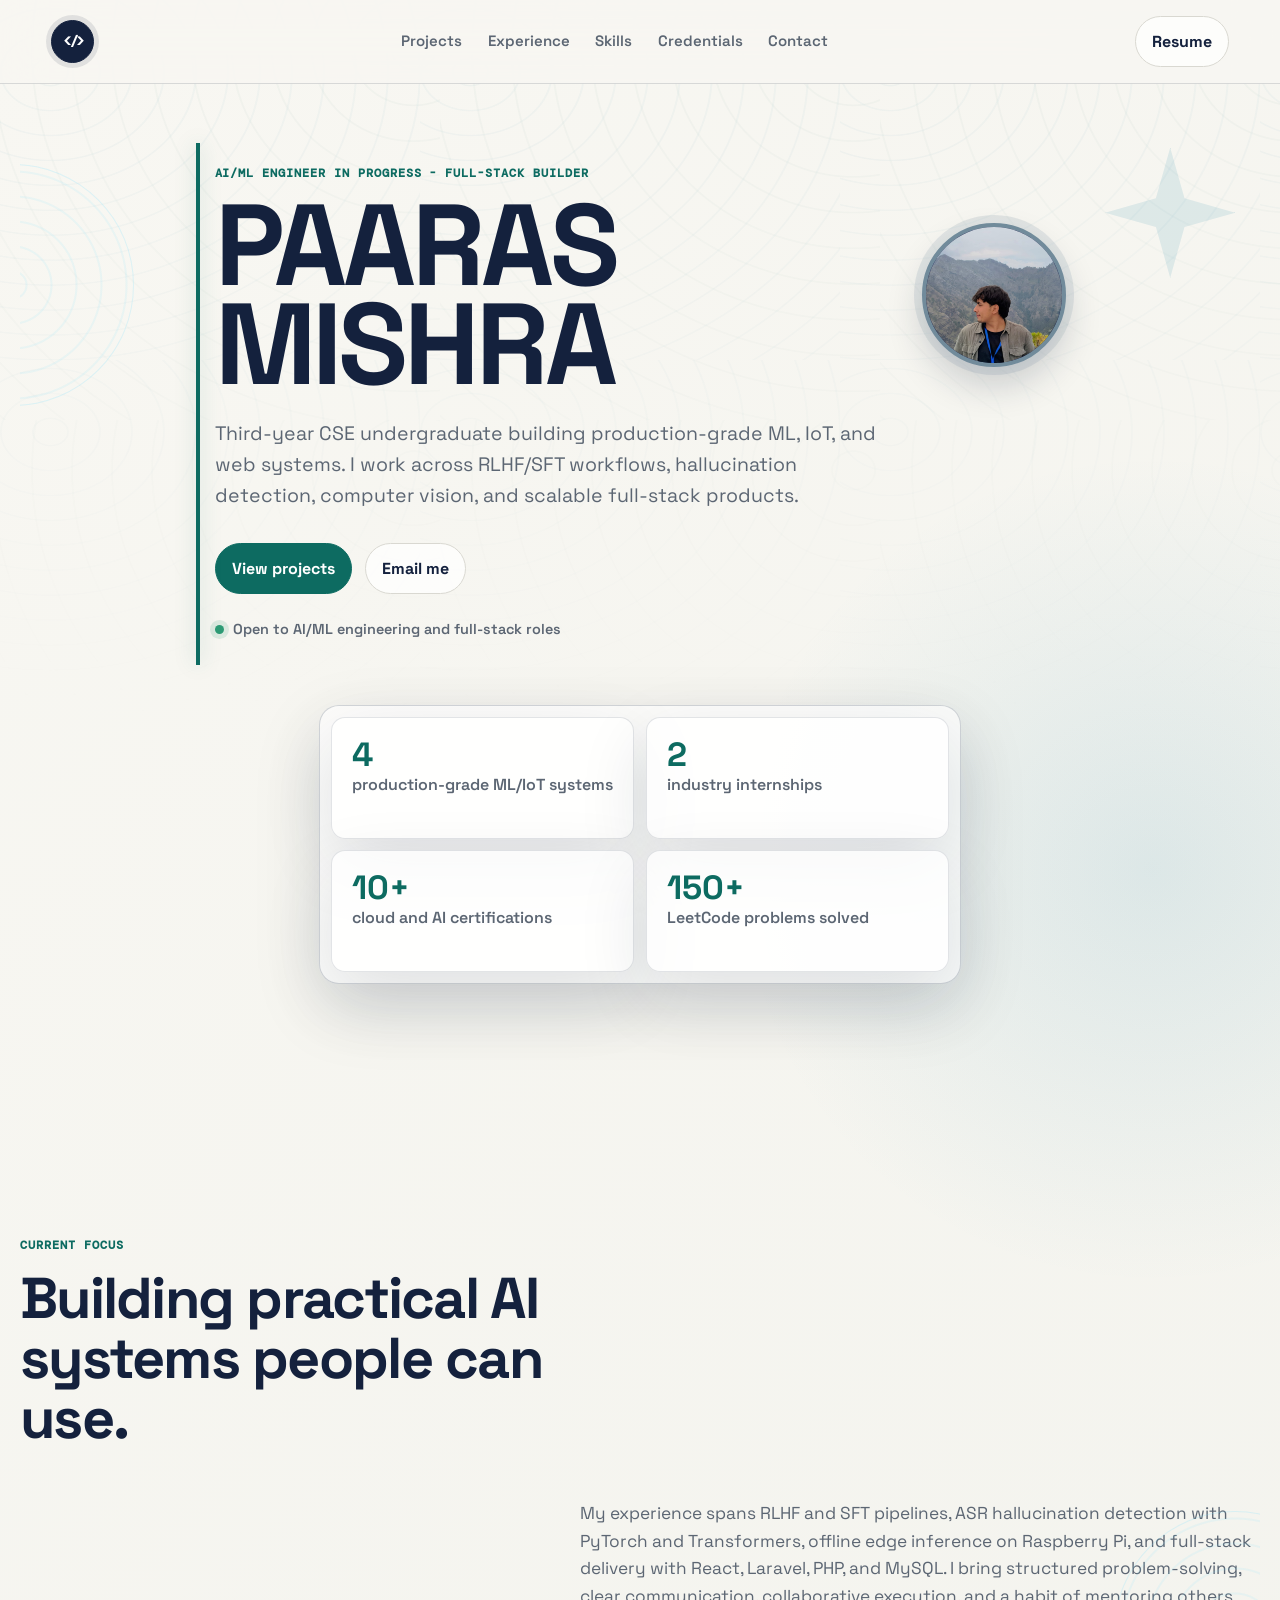
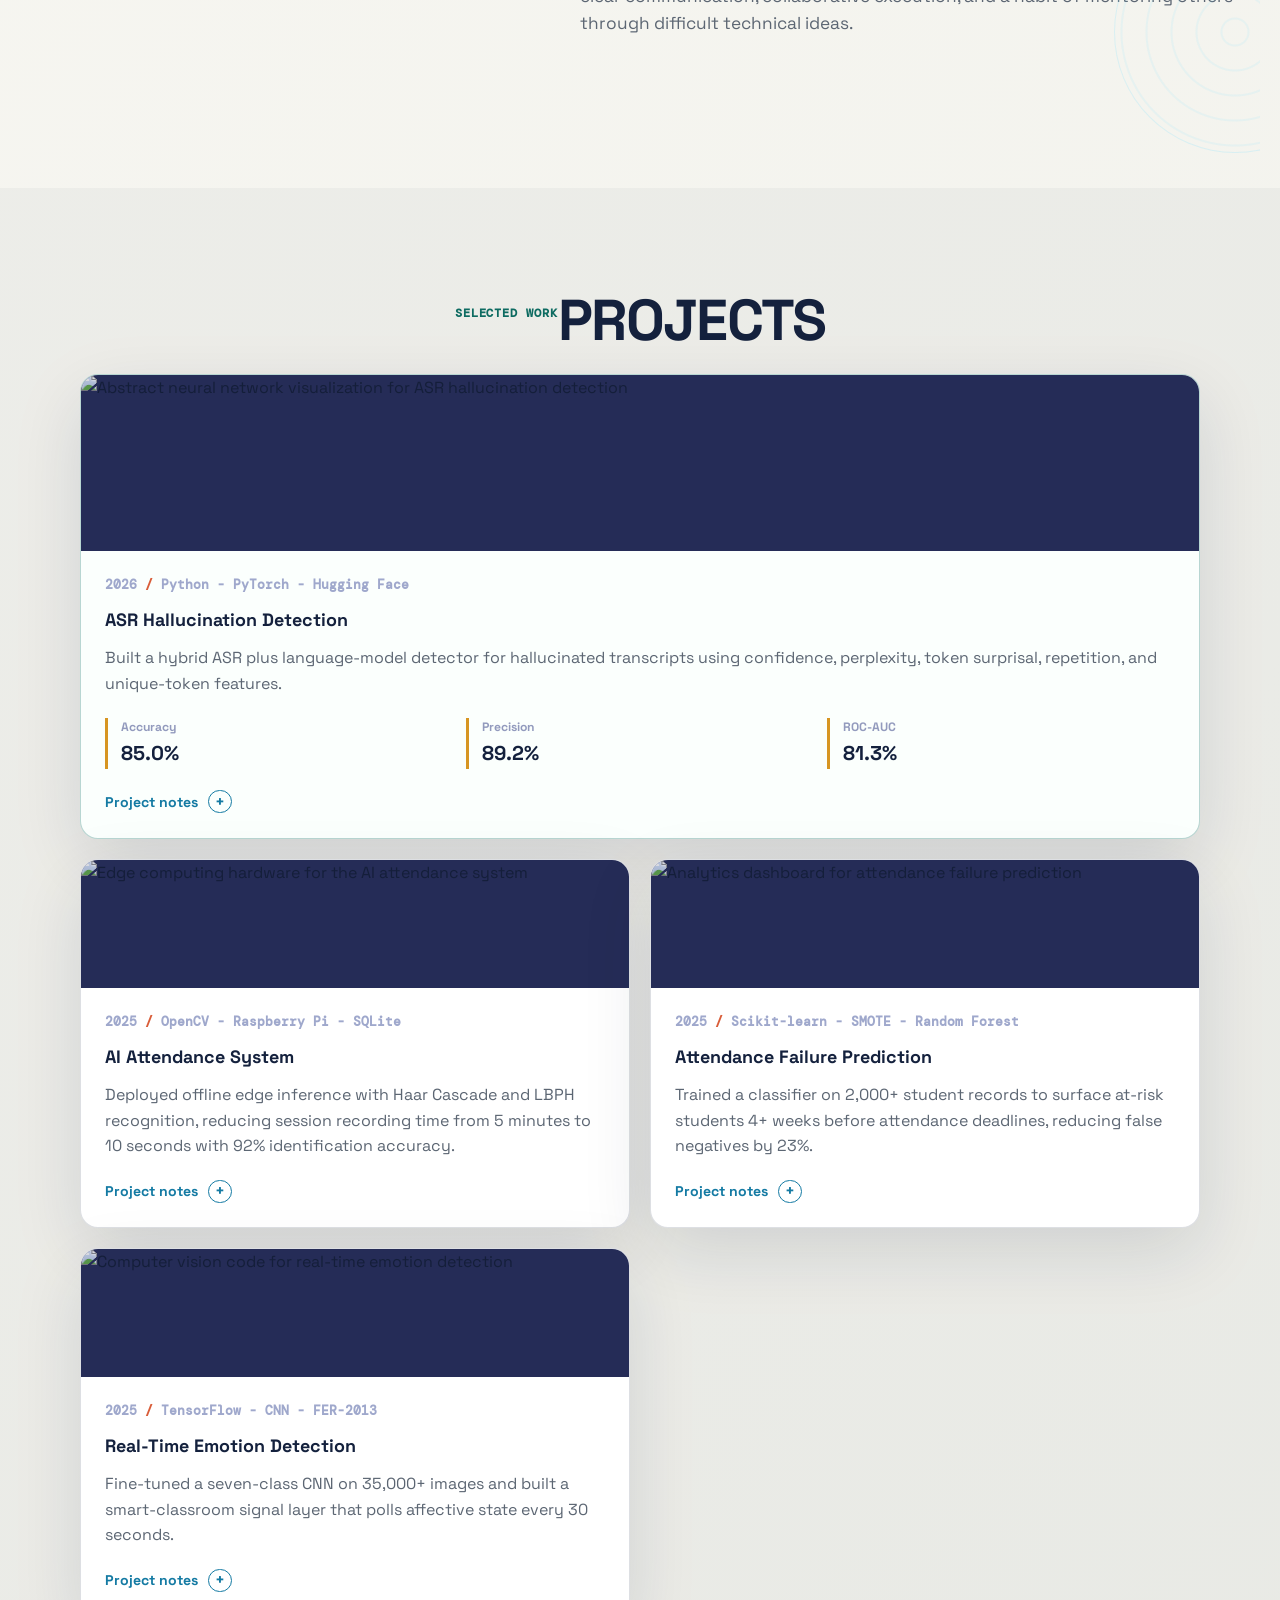
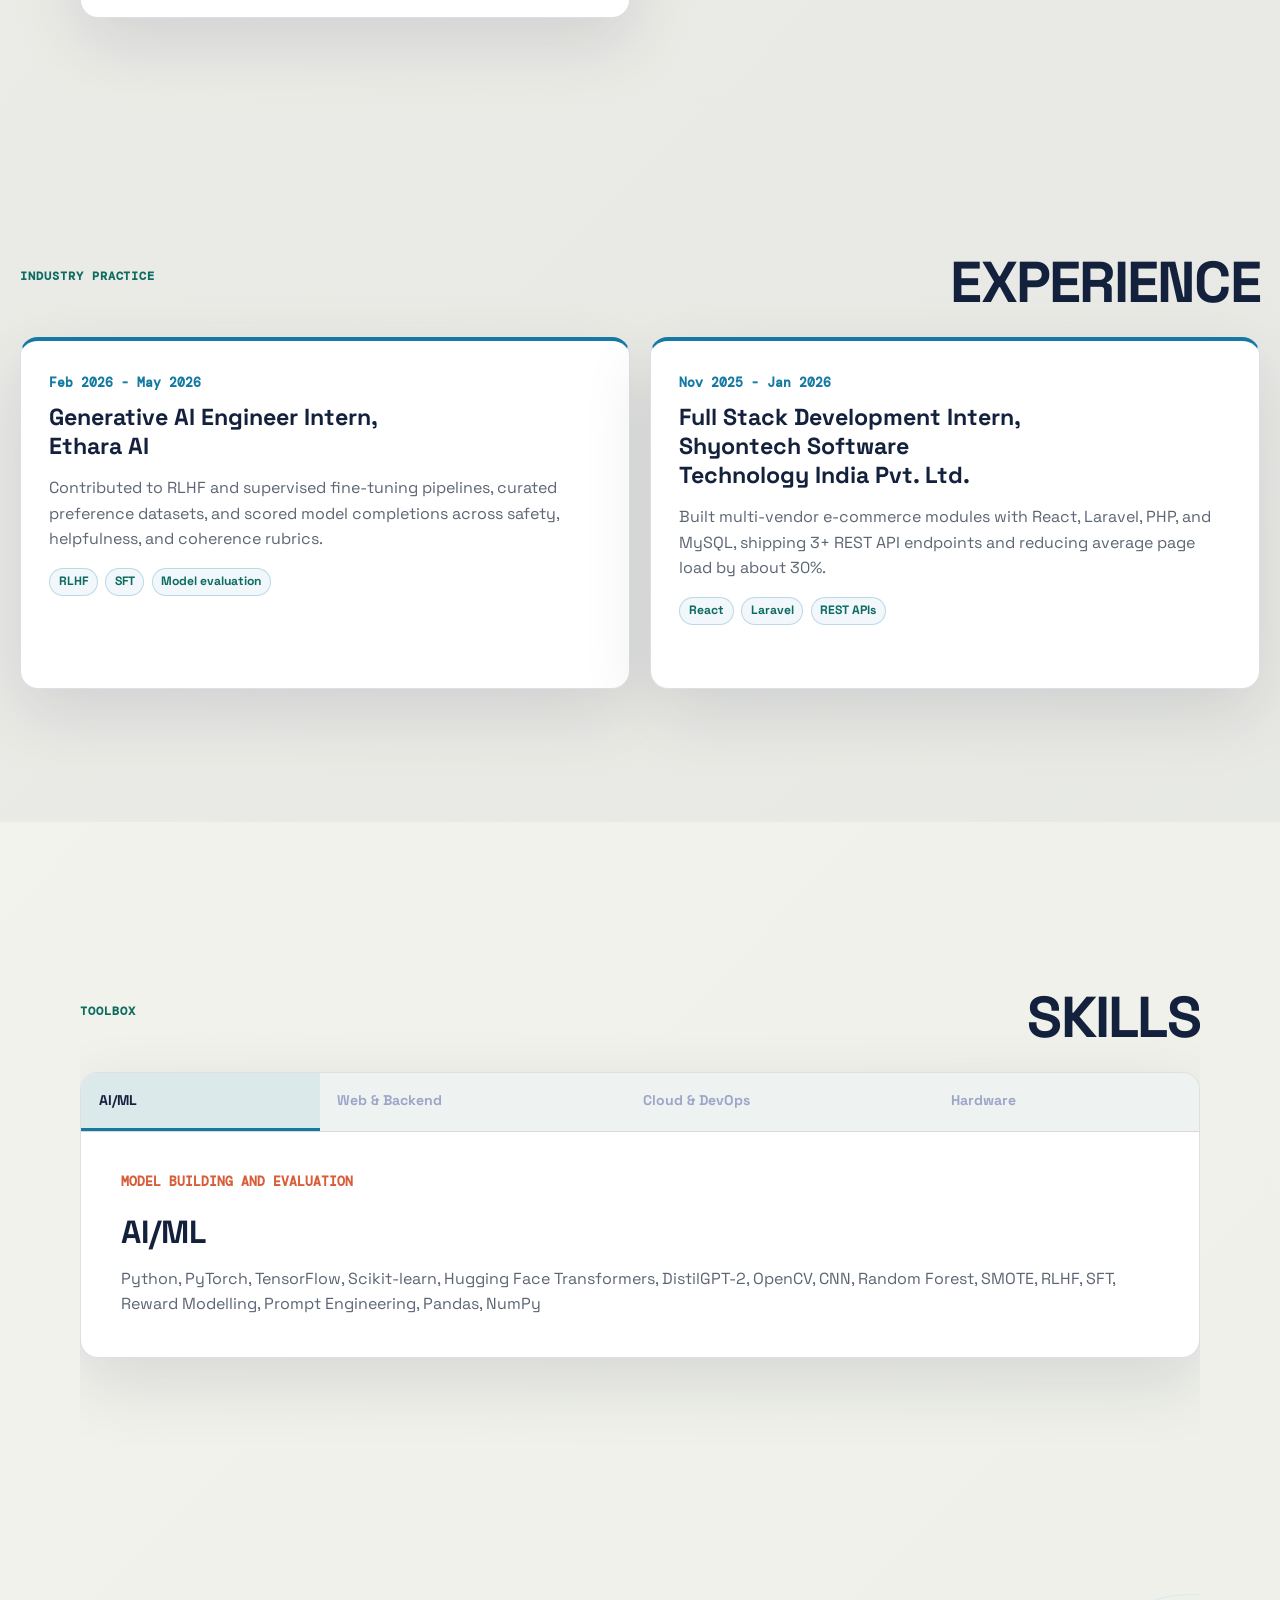
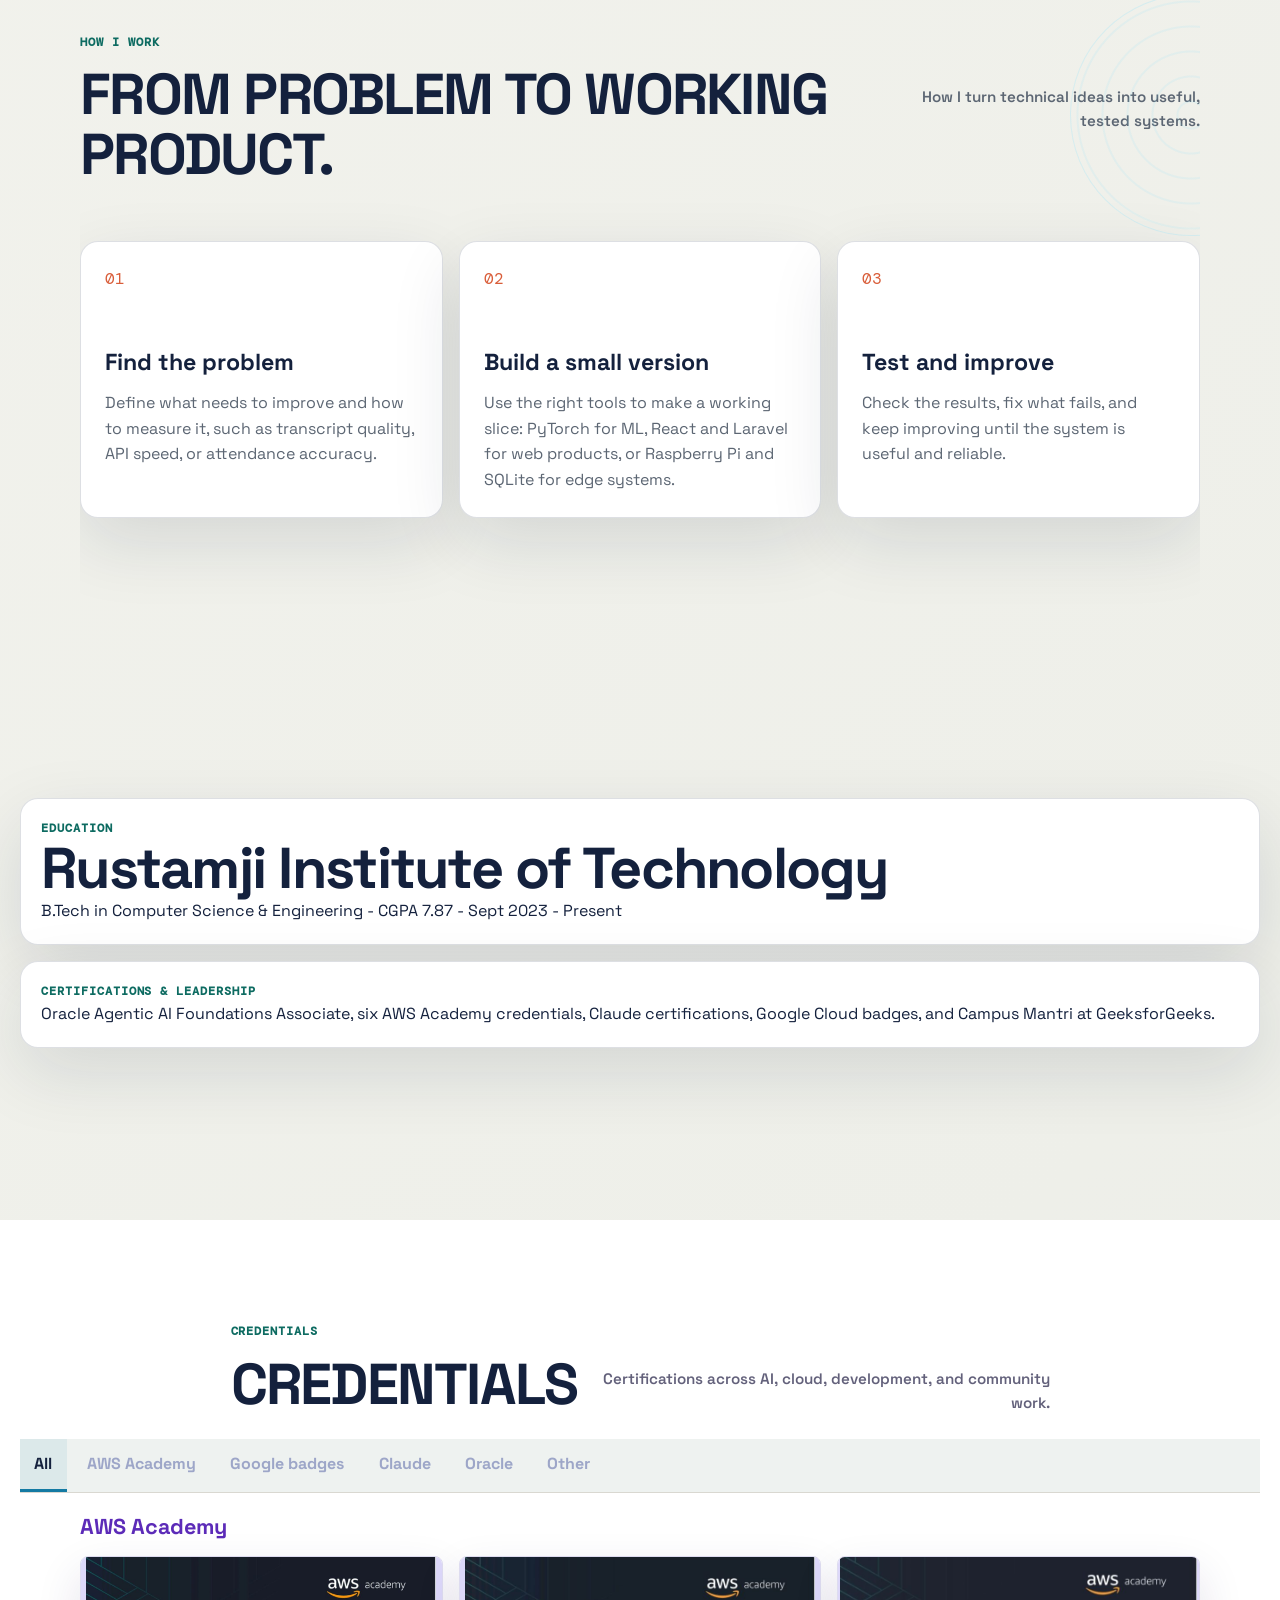
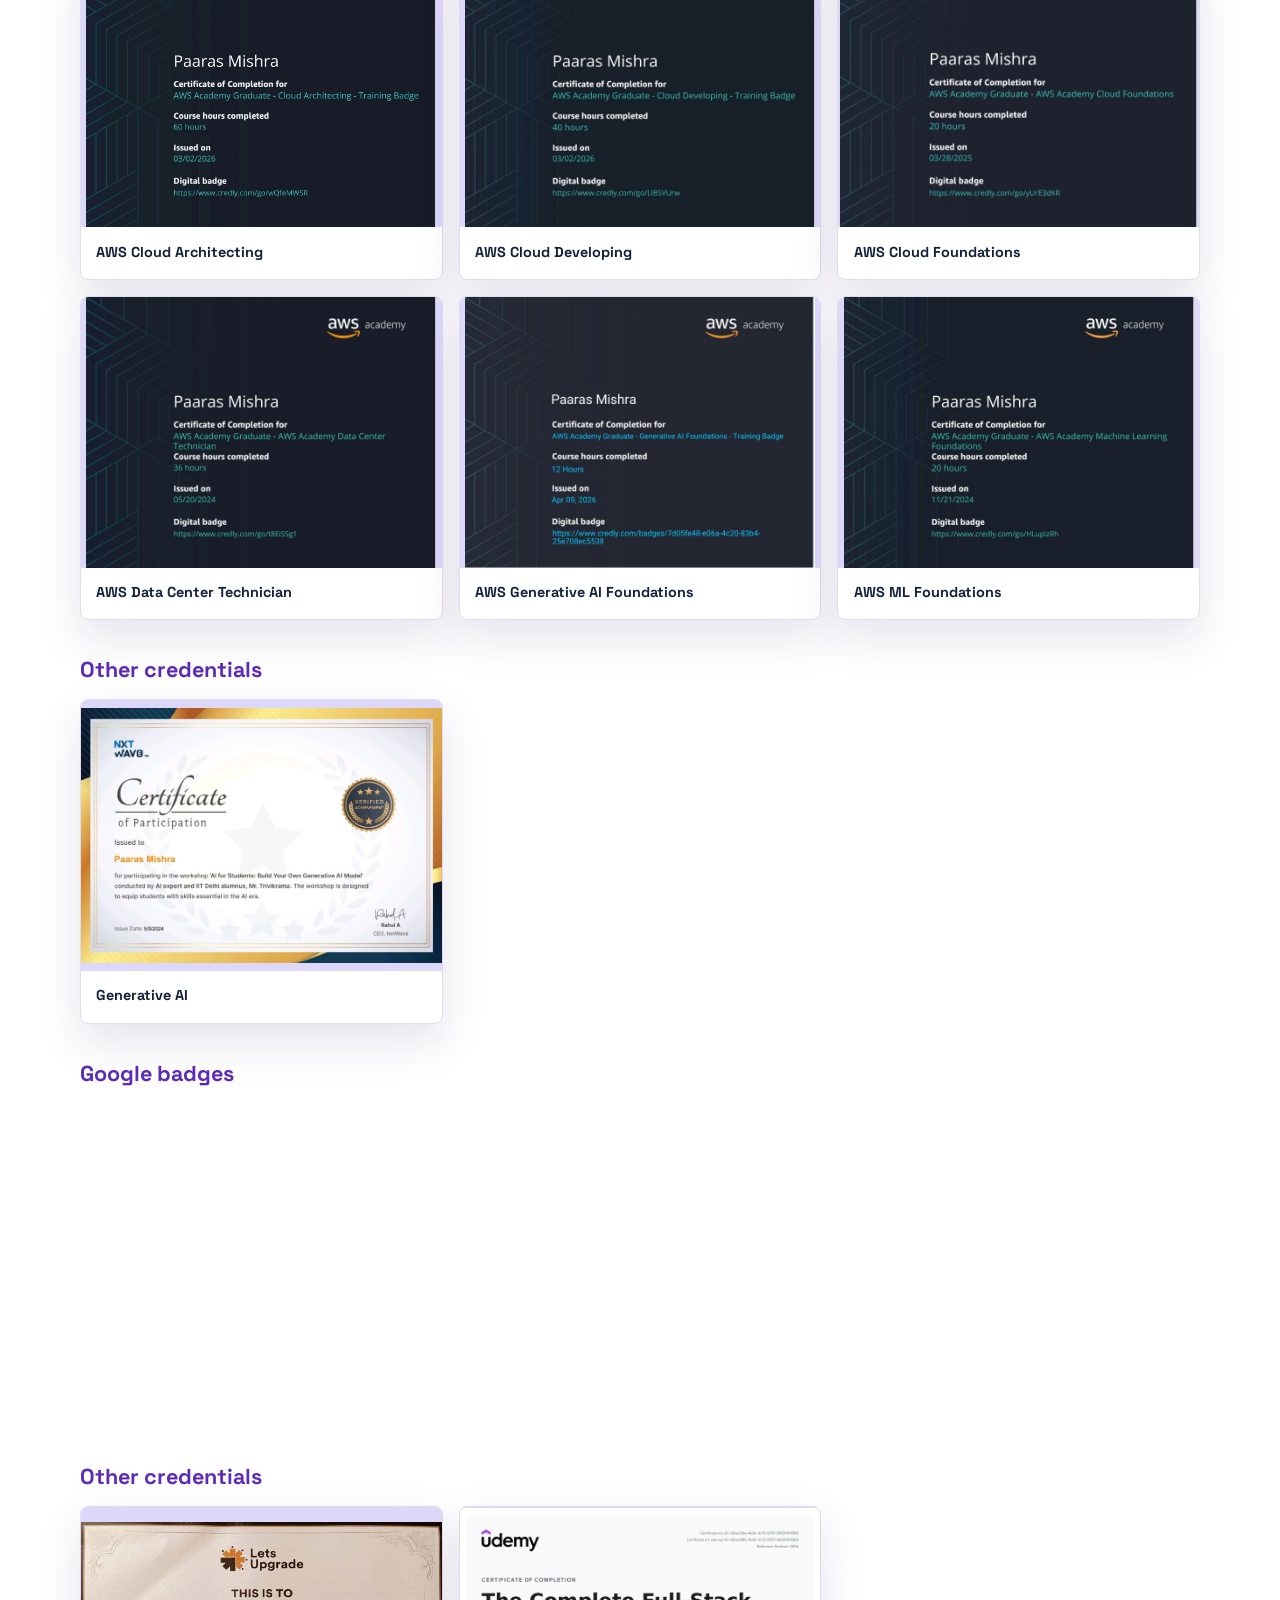
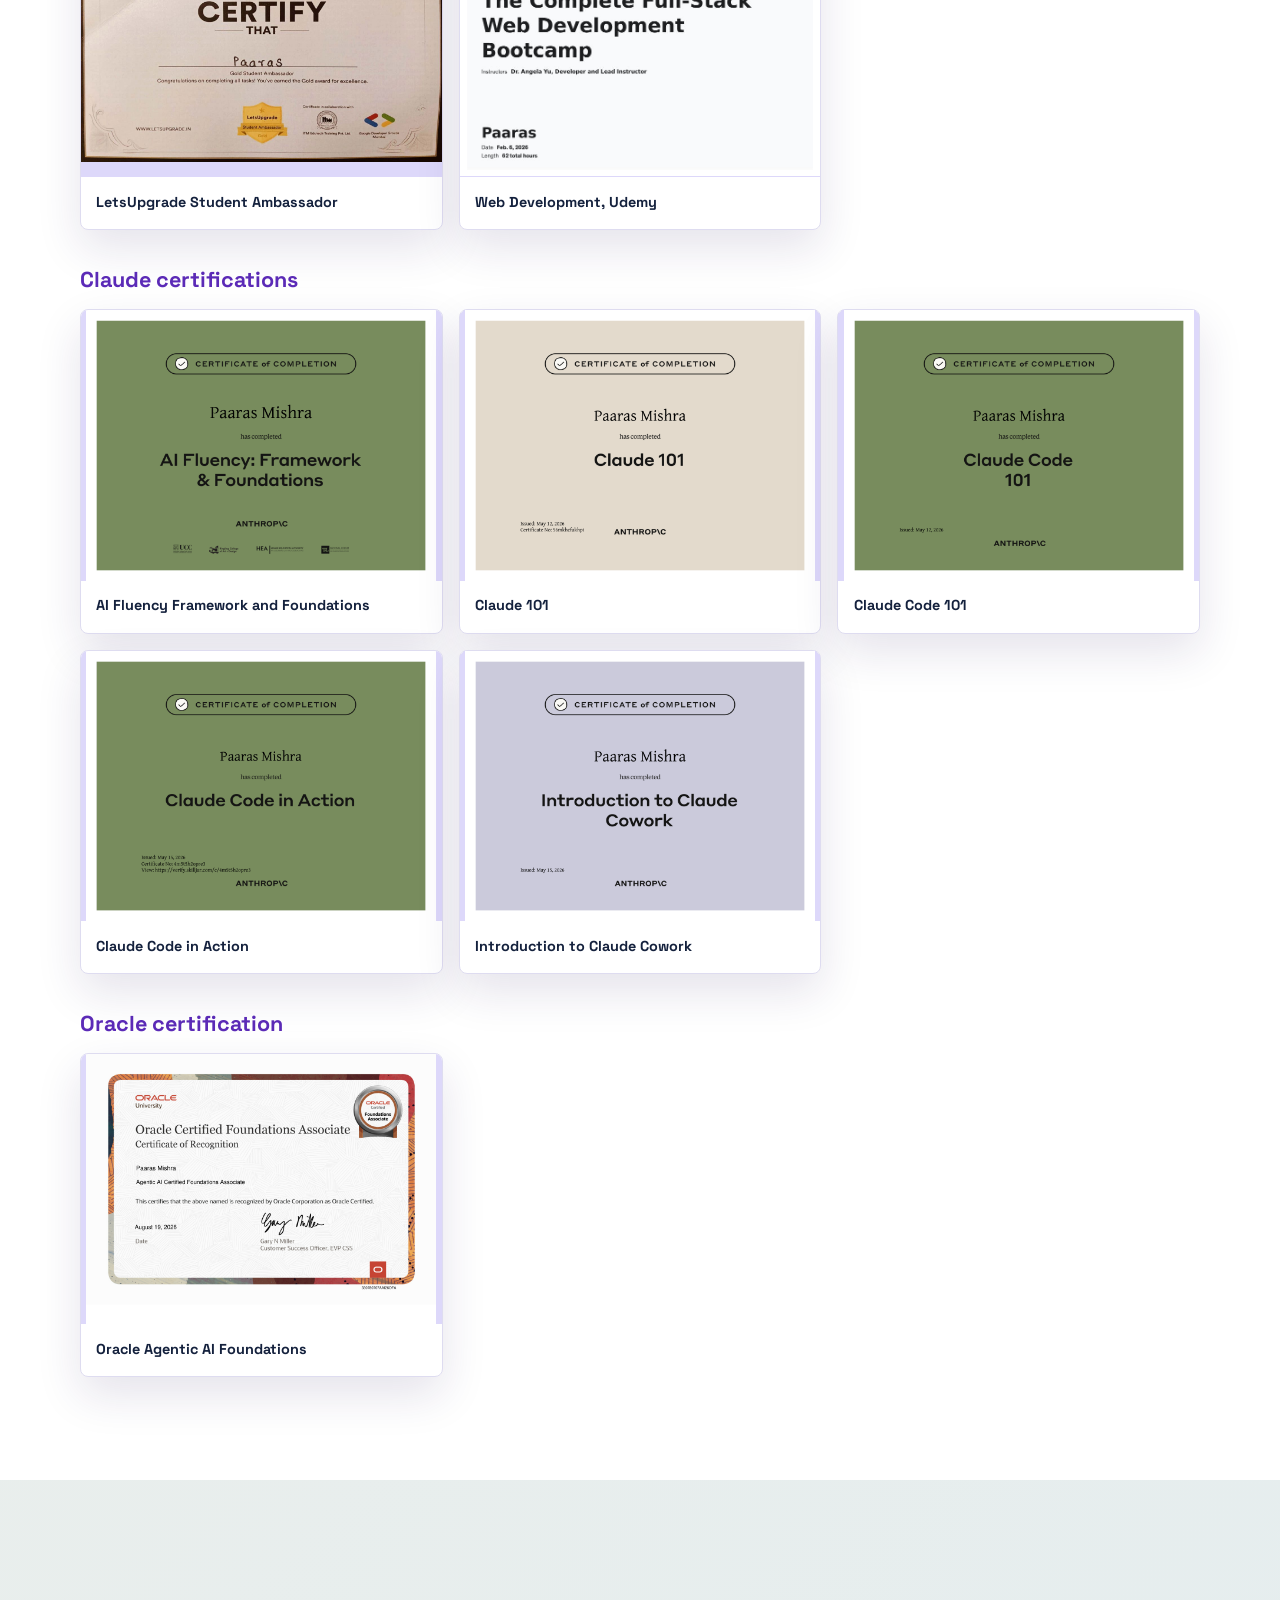
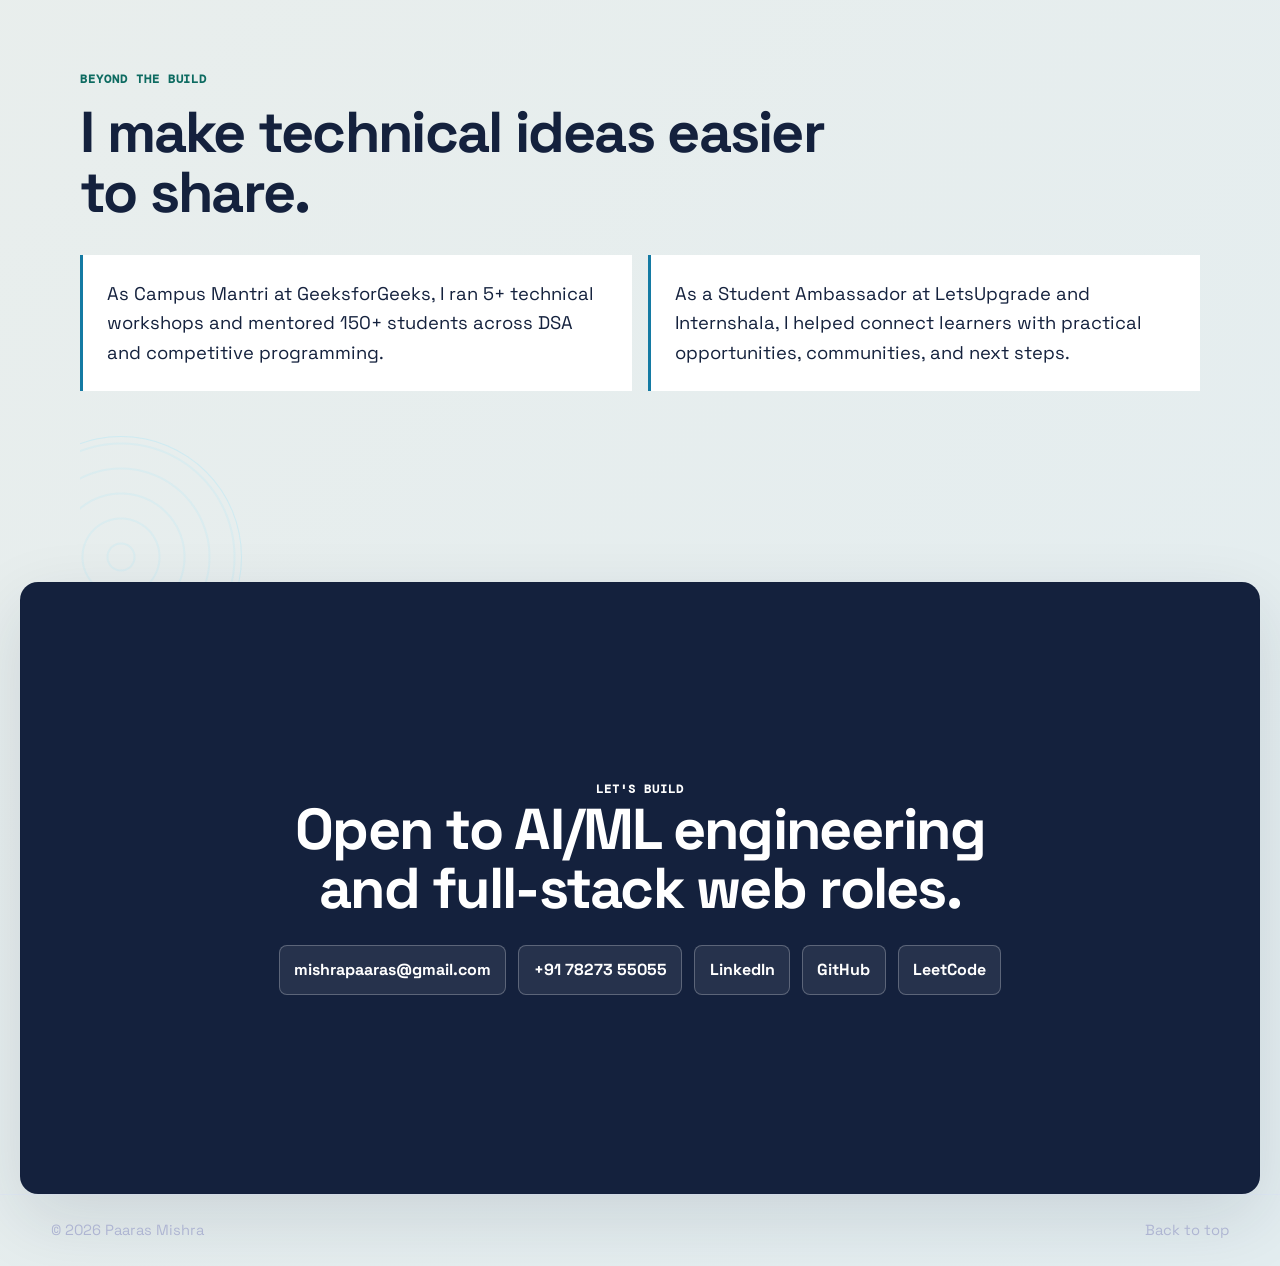
==== index.html @ 17cf23ab "Fix contact section text contrast" ====
<!doctype html>
<html lang="en">
  <head>
    <meta charset="utf-8" />
    <meta name="viewport" content="width=device-width, initial-scale=1" />
    <meta
      name="description"
      content="Portfolio of Paaras Mishra, a CSE undergraduate focused on AI/ML engineering, RLHF, SFT, full-stack development, and edge AI systems."
    />
    <title>Paaras Mishra | AI/ML & Full-Stack Portfolio</title>
    <link rel="preconnect" href="https://fonts.googleapis.com" />
    <link rel="preconnect" href="https://fonts.gstatic.com" crossorigin />
    <link rel="preconnect" href="https://fonts.googleapis.com" />
    <link rel="preconnect" href="https://fonts.gstatic.com" crossorigin />
    <link href="https://fonts.googleapis.com/css2?family=DM+Mono:wght@400;500&family=Space+Grotesk:wght@400;500;600;700&display=swap" rel="stylesheet" />
    <link rel="stylesheet" href="styles.css" />
  </head>
  <body>
    <div class="scroll-progress" aria-hidden="true"><span></span></div>
    <header class="site-header">
      <a class="brand" href="#top" aria-label="Paaras Mishra developer home">
        <span aria-hidden="true">&lt;/&gt;</span>
      </a>
      <nav class="nav" aria-label="Primary navigation">
        <a href="#projects" data-nav-link>Projects</a>
        <a href="#experience" data-nav-link>Experience</a>
        <a href="#skills" data-nav-link>Skills</a>
        <a href="#certifications" data-nav-link>Credentials</a>
        <a href="#contact" data-nav-link>Contact</a>
      </nav>
      <a class="resume-link" href="resume.html">
        Resume
      </a>
    </header>

    <main id="top">
      <section class="hero section editorial-screen screen-intro" aria-labelledby="hero-title">
        <div class="hero-copy" data-reveal>
          <p class="eyebrow">AI/ML engineer in progress - Full-stack builder</p>
          <div class="hero-identity">
            <h1 id="hero-title">Paaras Mishra</h1>
            <figure class="profile-photo">
              <img src="profile-picture.jpg" alt="Paaras Mishra" />
            </figure>
          </div>
          <p class="lede">
            Third-year CSE undergraduate building production-grade ML, IoT, and web systems. I work across
            RLHF/SFT workflows, hallucination detection, computer vision, and scalable full-stack products.
          </p>
          <div class="hero-actions">
            <a class="button primary" href="#projects">View projects</a>
            <a class="button ghost" href="mailto:mishrapaaras@gmail.com">Email me</a>
          </div>
          <p class="availability"><span aria-hidden="true"></span> Open to AI/ML engineering and full-stack roles</p>
        </div>
        <div class="hero-panel" aria-label="Career highlights" data-reveal data-tilt>
          <div>
            <strong data-count="4">4</strong>
            <span>production-grade ML/IoT systems</span>
          </div>
          <div>
            <strong data-count="2">2</strong>
            <span>industry internships</span>
          </div>
          <div>
            <strong data-count="10" data-suffix="+">10+</strong>
            <span>cloud and AI certifications</span>
          </div>
          <div>
            <strong data-count="150" data-suffix="+">150+</strong>
            <span>LeetCode problems solved</span>
          </div>
        </div>
      </section>

      <section class="section split editorial-screen screen-focus" data-reveal>
        <div>
          <p class="eyebrow">Current focus</p>
          <h2>Building practical AI systems people can use.</h2>
        </div>
        <p>
          My experience spans RLHF and SFT pipelines, ASR hallucination detection with PyTorch and Transformers,
          offline edge inference on Raspberry Pi, and full-stack delivery with React, Laravel, PHP, and MySQL. I bring
          structured problem-solving, clear communication, collaborative execution, and a habit of mentoring others
          through difficult technical ideas.
        </p>
      </section>

      <section class="section editorial-screen screen-projects" id="projects">
        <div class="section-heading">
            <p class="eyebrow">Selected work</p>
            <h2>PROJECTS</h2>
        </div>
        <div class="project-grid">
          <article class="project-card feature" data-reveal data-tilt>
            <figure class="project-art"><img src="https://images.unsplash.com/photo-1559757175-0eb30cd8c063?auto=format&amp;fit=crop&amp;w=1200&amp;q=85" alt="Abstract neural network visualization for ASR hallucination detection" loading="lazy" /></figure>
            <div class="project-meta">
              <span>2026</span>
              <span>Python - PyTorch - Hugging Face</span>
            </div>
            <h3>ASR Hallucination Detection</h3>
            <p>
              Built a hybrid ASR plus language-model detector for hallucinated transcripts using confidence,
              perplexity, token surprisal, repetition, and unique-token features.
            </p>
            <dl class="metrics">
              <div><dt>Accuracy</dt><dd>85.0%</dd></div>
              <div><dt>Precision</dt><dd>89.2%</dd></div>
              <div><dt>ROC-AUC</dt><dd>81.3%</dd></div>
            </dl>
            <button class="project-toggle" type="button" aria-expanded="false" aria-controls="asr-details">
              Project notes <span aria-hidden="true">+</span>
            </button>
            <div class="project-details" id="asr-details" hidden>
              <ul>
                <li>Evaluated 665 labeled examples to identify unreliable transcript outputs.</li>
                <li>Combined ASR confidence with language-model uncertainty and repetition signals.</li>
              </ul>
            </div>
          </article>

          <article class="project-card" data-reveal data-tilt>
            <figure class="project-art"><img src="https://images.unsplash.com/photo-1518770660439-4636190af475?auto=format&amp;fit=crop&amp;w=900&amp;q=85" alt="Edge computing hardware for the AI attendance system" loading="lazy" /></figure>
            <div class="project-meta">
              <span>2025</span>
              <span>OpenCV - Raspberry Pi - SQLite</span>
            </div>
            <h3>AI Attendance System</h3>
            <p>
              Deployed offline edge inference with Haar Cascade and LBPH recognition, reducing session recording
              time from 5 minutes to 10 seconds with 92% identification accuracy.
            </p>
            <button class="project-toggle" type="button" aria-expanded="false" aria-controls="attendance-details">
              Project notes <span aria-hidden="true">+</span>
            </button>
            <div class="project-details" id="attendance-details" hidden>
              <ul>
                <li>Designed for offline use on Raspberry Pi with SQLite-backed attendance records.</li>
                <li>Reduced manual attendance capture by 97% per session.</li>
              </ul>
            </div>
          </article>

          <article class="project-card" data-reveal data-tilt>
            <figure class="project-art"><img src="https://images.unsplash.com/photo-1551288049-bebda4e38f71?auto=format&amp;fit=crop&amp;w=900&amp;q=85" alt="Analytics dashboard for attendance failure prediction" loading="lazy" /></figure>
            <div class="project-meta">
              <span>2025</span>
              <span>Scikit-learn - SMOTE - Random Forest</span>
            </div>
            <h3>Attendance Failure Prediction</h3>
            <p>
              Trained a classifier on 2,000+ student records to surface at-risk students 4+ weeks before attendance
              deadlines, reducing false negatives by 23%.
            </p>
            <button class="project-toggle" type="button" aria-expanded="false" aria-controls="prediction-details">
              Project notes <span aria-hidden="true">+</span>
            </button>
            <div class="project-details" id="prediction-details" hidden>
              <ul>
                <li>Used SMOTE to make at-risk examples more visible during model training.</li>
                <li>Optimized for earlier intervention by prioritizing lower false-negative rates.</li>
              </ul>
            </div>
          </article>

          <article class="project-card" data-reveal data-tilt>
            <figure class="project-art"><img src="https://images.unsplash.com/photo-1555949963-ff9fe0c870eb?auto=format&amp;fit=crop&amp;w=900&amp;q=85" alt="Computer vision code for real-time emotion detection" loading="lazy" /></figure>
            <div class="project-meta">
              <span>2025</span>
              <span>TensorFlow - CNN - FER-2013</span>
            </div>
            <h3>Real-Time Emotion Detection</h3>
            <p>
              Fine-tuned a seven-class CNN on 35,000+ images and built a smart-classroom signal layer that polls
              affective state every 30 seconds.
            </p>
            <button class="project-toggle" type="button" aria-expanded="false" aria-controls="emotion-details">
              Project notes <span aria-hidden="true">+</span>
            </button>
            <div class="project-details" id="emotion-details" hidden>
              <ul>
                <li>Reached 24+ FPS for real-time feedback in a classroom setting.</li>
                <li>Improved accuracy by 18% over the initial baseline model.</li>
              </ul>
            </div>
          </article>
        </div>
      </section>

      <section class="section timeline-section editorial-screen screen-experience" id="experience">
        <div class="section-heading">
          <p class="eyebrow">Industry practice</p>
          <h2>Experience</h2>
        </div>
        <div class="timeline" aria-label="Experience in reverse chronological order">
          <article data-reveal>
            <span class="date">Feb 2026 - May 2026</span>
            <h3>Generative AI Engineer Intern, Ethara AI</h3>
            <p>
              Contributed to RLHF and supervised fine-tuning pipelines, curated preference datasets, and scored
              model completions across safety, helpfulness, and coherence rubrics.
            </p>
            <ul class="experience-tags" aria-label="Key focus areas">
              <li>RLHF</li><li>SFT</li><li>Model evaluation</li>
            </ul>
          </article>
          <article data-reveal>
            <span class="date">Nov 2025 - Jan 2026</span>
            <h3>Full Stack Development Intern, Shyontech Software Technology India Pvt. Ltd.</h3>
            <p>
              Built multi-vendor e-commerce modules with React, Laravel, PHP, and MySQL, shipping 3+ REST API
              endpoints and reducing average page load by about 30%.
            </p>
            <ul class="experience-tags" aria-label="Key focus areas">
              <li>React</li><li>Laravel</li><li>REST APIs</li>
            </ul>
          </article>
        </div>
      </section>

      <section class="section editorial-screen screen-skills" id="skills">
        <div class="section-heading">
          <p class="eyebrow">Toolbox</p>
          <h2>Skills</h2>
        </div>
        <div class="skills-explorer" data-reveal>
          <div class="skill-tabs" role="tablist" aria-label="Skill categories">
            <button type="button" role="tab" id="tab-ai" aria-selected="true" aria-controls="panel-ai" data-skill-tab="ai">AI/ML</button>
            <button type="button" role="tab" id="tab-web" aria-selected="false" aria-controls="panel-web" data-skill-tab="web" tabindex="-1">Web & Backend</button>
            <button type="button" role="tab" id="tab-cloud" aria-selected="false" aria-controls="panel-cloud" data-skill-tab="cloud" tabindex="-1">Cloud & DevOps</button>
            <button type="button" role="tab" id="tab-hardware" aria-selected="false" aria-controls="panel-hardware" data-skill-tab="hardware" tabindex="-1">Hardware</button>
          </div>
          <section class="skill-panel" id="panel-ai" role="tabpanel" aria-labelledby="tab-ai" data-skill-panel="ai">
            <p class="skill-kicker">Model building and evaluation</p>
            <h3>AI/ML</h3>
            <p>Python, PyTorch, TensorFlow, Scikit-learn, Hugging Face Transformers, DistilGPT-2, OpenCV, CNN, Random Forest, SMOTE, RLHF, SFT, Reward Modelling, Prompt Engineering, Pandas, NumPy</p>
          </section>
          <section class="skill-panel" id="panel-web" role="tabpanel" aria-labelledby="tab-web" data-skill-panel="web" hidden>
            <p class="skill-kicker">Product delivery</p>
            <h3>Web & Backend</h3>
            <p>JavaScript, React.js, PHP, Laravel, Django, MySQL, REST APIs, HTML5, CSS3, CRUD, XML</p>
          </section>
          <section class="skill-panel" id="panel-cloud" role="tabpanel" aria-labelledby="tab-cloud" data-skill-panel="cloud" hidden>
            <p class="skill-kicker">Infrastructure and developer workflow</p>
            <h3>Cloud & DevOps</h3>
            <p>AWS EC2, S3, Lambda, Google Cloud Platform, Git, Linux, CI/CD</p>
          </section>
          <section class="skill-panel" id="panel-hardware" role="tabpanel" aria-labelledby="tab-hardware" data-skill-panel="hardware" hidden>
            <p class="skill-kicker">Edge systems</p>
            <h3>Hardware</h3>
            <p>Raspberry Pi, edge inference, IoT sensor integration, SQLite, offline pipelines</p>
          </section>
        </div>
      </section>

      <section class="section editorial-screen screen-method" data-reveal aria-labelledby="method-title">
        <div class="section-heading">
          <div>
            <p class="eyebrow">How I work</p>
            <h2 id="method-title">From problem to working product.</h2>
          </div>
          <p class="certifications-summary">How I turn technical ideas into useful, tested systems.</p>
        </div>
        <div class="method-grid">
          <article><span>01</span><h3>Find the problem</h3><p>Define what needs to improve and how to measure it, such as transcript quality, API speed, or attendance accuracy.</p></article>
          <article><span>02</span><h3>Build a small version</h3><p>Use the right tools to make a working slice: PyTorch for ML, React and Laravel for web products, or Raspberry Pi and SQLite for edge systems.</p></article>
          <article><span>03</span><h3>Test and improve</h3><p>Check the results, fix what fails, and keep improving until the system is useful and reliable.</p></article>
        </div>
      </section>

      <section class="section credentials editorial-screen screen-education" data-reveal>
        <div>
          <p class="eyebrow">Education</p>
          <h2>Rustamji Institute of Technology</h2>
          <p>B.Tech in Computer Science & Engineering - CGPA 7.87 - Sept 2023 - Present</p>
        </div>
        <div>
          <p class="eyebrow">Certifications & leadership</p>
          <p>
            Oracle Agentic AI Foundations Associate, six AWS Academy credentials, Claude certifications, Google Cloud
            badges, and Campus Mantri at GeeksforGeeks.
          </p>
        </div>
      </section>

      <section class="section certifications editorial-screen screen-certificates" id="certifications" aria-labelledby="certifications-title">
        <div class="section-heading" data-reveal>
          <div>
            <p class="eyebrow">Credentials</p>
            <h2 id="certifications-title">Credentials</h2>
          </div>
          <p class="certifications-summary">Certifications across AI, cloud, development, and community work.</p>
        </div>

        <div class="credential-tabs" role="tablist" aria-label="Credential categories" data-reveal>
          <button type="button" role="tab" aria-selected="true" data-credential-tab="all">All</button>
          <button type="button" role="tab" aria-selected="false" data-credential-tab="aws">AWS Academy</button>
          <button type="button" role="tab" aria-selected="false" data-credential-tab="google">Google badges</button>
          <button type="button" role="tab" aria-selected="false" data-credential-tab="claude">Claude</button>
          <button type="button" role="tab" aria-selected="false" data-credential-tab="oracle">Oracle</button>
          <button type="button" role="tab" aria-selected="false" data-credential-tab="other">Other</button>
        </div>

        <div class="certificate-grid" aria-live="polite">
          <h3 class="certificate-group-title" data-credential-group="aws">AWS Academy</h3>
          <article class="certificate-card" data-certificate data-certificate-category="technical" data-reveal>
            <button type="button" data-certificate-open data-certificate-title="AWS Academy Graduate - Cloud Architecting" data-certificate-image="AWS%20Cloud%20Architecture.jpg" aria-label="Preview AWS Academy Graduate Cloud Architecting certificate">
              <img src="AWS%20Cloud%20Architecture.jpg" alt="AWS Academy Graduate Cloud Architecting certificate for Paaras Mishra" loading="lazy" />
              <span>Preview</span>
            </button>
            <p>AWS Cloud Architecting</p>
          </article>
          <article class="certificate-card" data-certificate data-certificate-category="technical" data-reveal>
            <button type="button" data-certificate-open data-certificate-title="AWS Academy Graduate - Cloud Developing" data-certificate-image="AWS%20Cloud%20Developing.jpg" aria-label="Preview AWS Academy Graduate Cloud Developing certificate">
              <img src="AWS%20Cloud%20Developing.jpg" alt="AWS Academy Graduate Cloud Developing certificate for Paaras Mishra" loading="lazy" />
              <span>Preview</span>
            </button>
            <p>AWS Cloud Developing</p>
          </article>
          <article class="certificate-card" data-certificate data-certificate-category="technical" data-reveal>
            <button type="button" data-certificate-open data-certificate-title="AWS Academy Graduate - Cloud Foundations" data-certificate-image="AWS%20Cloud%20foundation.jpg" aria-label="Preview AWS Academy Graduate Cloud Foundations certificate">
              <img src="AWS%20Cloud%20foundation.jpg" alt="AWS Academy Graduate Cloud Foundations certificate for Paaras Mishra" loading="lazy" />
              <span>Preview</span>
            </button>
            <p>AWS Cloud Foundations</p>
          </article>
          <article class="certificate-card" data-certificate data-certificate-category="technical" data-reveal>
            <button type="button" data-certificate-open data-certificate-title="AWS Data Center Technician" data-certificate-image="AWS%20DATA%20CENTER%20TECHNICIAN.jpg" aria-label="Preview AWS Data Center Technician certificate">
              <img src="AWS%20DATA%20CENTER%20TECHNICIAN.jpg" alt="AWS Data Center Technician certificate for Paaras Mishra" loading="lazy" />
              <span>Preview</span>
            </button>
            <p>AWS Data Center Technician</p>
          </article>
          <article class="certificate-card" data-certificate data-certificate-category="technical" data-reveal>
            <button type="button" data-certificate-open data-certificate-title="AWS Generative AI Foundations" data-certificate-image="AWS%20Gen%20AI%20foundations.jpg" aria-label="Preview AWS Generative AI Foundations certificate">
              <img src="AWS%20Gen%20AI%20foundations.jpg" alt="AWS Generative AI Foundations certificate for Paaras Mishra" loading="lazy" />
              <span>Preview</span>
            </button>
            <p>AWS Generative AI Foundations</p>
          </article>
          <article class="certificate-card" data-certificate data-certificate-category="technical" data-reveal>
            <button type="button" data-certificate-open data-certificate-title="AWS Machine Learning Foundations" data-certificate-image="AWS%20ML%20FOUNDATION.jpg" aria-label="Preview AWS Machine Learning Foundations certificate">
              <img src="AWS%20ML%20FOUNDATION.jpg" alt="AWS Machine Learning Foundations certificate for Paaras Mishra" loading="lazy" />
              <span>Preview</span>
            </button>
            <p>AWS ML Foundations</p>
          </article>
          <h3 class="certificate-group-title" data-credential-group="other">Other credentials</h3>
          <article class="certificate-card" data-certificate data-certificate-category="technical" data-reveal>
            <button type="button" data-certificate-open data-certificate-title="Generative AI Certification" data-certificate-image="GEN%20AI.jpg" aria-label="Preview Generative AI certificate">
              <img src="GEN%20AI.jpg" alt="Generative AI certificate for Paaras Mishra" loading="lazy" />
              <span>Preview</span>
            </button>
            <p>Generative AI</p>
          </article>
          <h3 class="certificate-group-title" data-credential-group="google">Google badges</h3>
          <article class="certificate-card" data-certificate data-certificate-category="technical" data-reveal>
            <button type="button" data-certificate-open data-certificate-title="Google Cloud Foundations" data-certificate-image="Google%20cloud%20certification%20foundation.jpg" aria-label="Preview Google Cloud Foundations certificate">
              <img src="Google%20cloud%20certification%20foundation.jpg" alt="Google Cloud Foundations certificate for Paaras Mishra" loading="lazy" />
              <span>Preview</span>
            </button>
            <p>Google Cloud Foundations</p>
          </article>
          <article class="certificate-card" data-certificate data-certificate-category="technical" data-reveal>
            <button type="button" data-certificate-open data-certificate-title="Google Cloud Jams" data-certificate-image="Jams%20google%20cloud.jpg" aria-label="Preview Google Cloud Jams certificate">
              <img src="Jams%20google%20cloud.jpg" alt="Google Cloud Jams certificate for Paaras Mishra" loading="lazy" />
              <span>Preview</span>
            </button>
            <p>Google Cloud Jams</p>
          </article>
          <h3 class="certificate-group-title" data-credential-group="other">Other credentials</h3>
          <article class="certificate-card" data-certificate data-certificate-category="community" data-reveal>
            <button type="button" data-certificate-open data-certificate-title="Student Ambassador - LetsUpgrade" data-certificate-image="Lets%20Upgrade%20Student%20Ambassador.jpg" aria-label="Preview LetsUpgrade Student Ambassador certificate">
              <img src="Lets%20Upgrade%20Student%20Ambassador.jpg" alt="LetsUpgrade Student Ambassador certificate for Paaras Mishra" loading="lazy" />
              <span>Preview</span>
            </button>
            <p>LetsUpgrade Student Ambassador</p>
          </article>
          <article class="certificate-card" data-certificate data-certificate-category="community" data-reveal>
            <button type="button" data-certificate-open data-certificate-title="Web Development - Udemy" data-certificate-image="Web%20Development%20Udemy.jpg" aria-label="Preview Web Development Udemy certificate">
              <img src="Web%20Development%20Udemy.jpg" alt="Web Development Udemy certificate for Paaras Mishra" loading="lazy" />
              <span>Preview</span>
            </button>
            <p>Web Development, Udemy</p>
          </article>
          <h3 class="certificate-group-title" data-credential-group="claude">Claude certifications</h3>
          <article class="certificate-card" data-certificate data-certificate-category="technical" data-reveal>
            <button type="button" data-certificate-open data-certificate-title="AI Fluency Framework and Foundations" data-certificate-image="AI%20Fluency%20Framework%20and%20Foundations.png" aria-label="Preview AI Fluency Framework and Foundations certificate">
              <img src="AI%20Fluency%20Framework%20and%20Foundations.png" alt="AI Fluency Framework and Foundations certificate for Paaras Mishra" loading="lazy" />
              <span>Preview</span>
            </button>
            <p>AI Fluency Framework and Foundations</p>
          </article>
          <article class="certificate-card" data-certificate data-certificate-category="technical" data-reveal>
            <button type="button" data-certificate-open data-certificate-title="Claude 101" data-certificate-image="Claude%20101.png" aria-label="Preview Claude 101 certificate">
              <img src="Claude%20101.png" alt="Claude 101 certificate for Paaras Mishra" loading="lazy" />
              <span>Preview</span>
            </button>
            <p>Claude 101</p>
          </article>
          <article class="certificate-card" data-certificate data-certificate-category="technical" data-reveal>
            <button type="button" data-certificate-open data-certificate-title="Claude Code 101" data-certificate-image="Claude%20Code%20101.png" aria-label="Preview Claude Code 101 certificate">
              <img src="Claude%20Code%20101.png" alt="Claude Code 101 certificate for Paaras Mishra" loading="lazy" />
              <span>Preview</span>
            </button>
            <p>Claude Code 101</p>
          </article>
          <article class="certificate-card" data-certificate data-certificate-category="technical" data-reveal>
            <button type="button" data-certificate-open data-certificate-title="Claude Code in Action" data-certificate-image="Claude%20Code%20in%20Action.png" aria-label="Preview Claude Code in Action certificate">
              <img src="Claude%20Code%20in%20Action.png" alt="Claude Code in Action certificate for Paaras Mishra" loading="lazy" />
              <span>Preview</span>
            </button>
            <p>Claude Code in Action</p>
          </article>
          <article class="certificate-card" data-certificate data-certificate-category="technical" data-reveal>
            <button type="button" data-certificate-open data-certificate-title="Introduction to Claude Cowork" data-certificate-image="introduction-to-claude-cowork.png" aria-label="Preview Introduction to Claude Cowork certificate">
              <img src="introduction-to-claude-cowork.png" alt="Introduction to Claude Cowork certificate for Paaras Mishra" loading="lazy" />
              <span>Preview</span>
            </button>
            <p>Introduction to Claude Cowork</p>
          </article>
          <h3 class="certificate-group-title" data-credential-group="oracle">Oracle certification</h3>
          <article class="certificate-card" data-certificate data-certificate-category="technical" data-reveal>
            <button type="button" data-certificate-open data-certificate-title="Oracle Agentic AI Foundations" data-certificate-image="oracle.png" aria-label="Preview Oracle Agentic AI Foundations certificate">
              <img src="oracle.png" alt="Oracle Agentic AI Foundations certificate for Paaras Mishra" loading="lazy" />
              <span>Preview</span>
            </button>
            <p>Oracle Agentic AI Foundations</p>
          </article>
        </div>
      </section>

      <section class="section editorial-screen screen-community" data-reveal aria-labelledby="community-title">
        <p class="eyebrow">Beyond the build</p>
        <h2 id="community-title">I make technical ideas easier to share.</h2>
        <div class="community-grid">
          <p>As Campus Mantri at GeeksforGeeks, I ran 5+ technical workshops and mentored 150+ students across DSA and competitive programming.</p>
          <p>As a Student Ambassador at LetsUpgrade and Internshala, I helped connect learners with practical opportunities, communities, and next steps.</p>
        </div>
      </section>

      <section class="section contact editorial-screen screen-contact" id="contact">
        <p class="eyebrow">Let's build</p>
        <h2>Open to AI/ML engineering and full-stack web roles.</h2>
        <div class="contact-links">
          <a href="mailto:mishrapaaras@gmail.com">mishrapaaras@gmail.com</a>
          <a href="tel:+917827355055">+91 78273 55055</a>
          <a href="https://linkedin.com/in/paarasmishra" target="_blank" rel="noreferrer">LinkedIn</a>
          <a href="https://github.com/PaarasMishra2114" target="_blank" rel="noreferrer">GitHub</a>
          <a href="https://leetcode.com/PaarasMishra" target="_blank" rel="noreferrer">LeetCode</a>
        </div>
      </section>
    </main>

    <dialog class="certificate-dialog" id="certificate-dialog" aria-labelledby="certificate-dialog-title">
      <div class="certificate-dialog-toolbar">
        <p id="certificate-dialog-title"></p>
        <button type="button" class="dialog-close" id="certificate-dialog-close" aria-label="Close certificate preview">&times;</button>
      </div>
      <img id="certificate-dialog-image" src="" alt="" />
    </dialog>

    <footer class="footer">
      <span>&copy; <span id="year"></span> Paaras Mishra</span>
      <a href="#top">Back to top</a>
    </footer>

    <script src="script.js"></script>
  </body>
</html>
---- styles.css ----
:root {
  color-scheme: light;
  --ink: #17211f;
  --muted: #5d6965;
  --line: #d9e2de;
  --paper: #f8faf7;
  --green: #0f6b4f;
  --teal: #087f8c;
  --gold: #b77c18;
  --coral: #bd5d4c;
  --shadow: 0 22px 55px rgba(23, 33, 31, 0.09);
  --shadow-hover: 0 28px 60px rgba(23, 33, 31, 0.15);
}

* { box-sizing: border-box; }

html {
  scroll-behavior: smooth;
  scroll-padding-top: 5.5rem;
}

body {
  margin: 0;
  background: var(--paper);
  color: var(--ink);
  font-family: Inter, system-ui, -apple-system, BlinkMacSystemFont, "Segoe UI", sans-serif;
  line-height: 1.6;
}

body::before {
  position: fixed;
  inset: 0;
  z-index: -1;
  background-image: linear-gradient(rgba(23, 33, 31, 0.035) 1px, transparent 1px), linear-gradient(90deg, rgba(23, 33, 31, 0.035) 1px, transparent 1px);
  background-size: 36px 36px;
  content: "";
  mask-image: linear-gradient(to bottom, rgba(0, 0, 0, 0.7), transparent 62%);
}

a { color: inherit; text-decoration: none; }
button { color: inherit; font: inherit; }

button:focus-visible,
a:focus-visible {
  outline: 3px solid rgba(8, 127, 140, 0.36);
  outline-offset: 3px;
}

.scroll-progress {
  position: fixed;
  top: 0;
  right: 0;
  left: 0;
  z-index: 40;
  height: 3px;
}

.scroll-progress span {
  display: block;
  width: 100%;
  height: 100%;
  transform: scaleX(0);
  transform-origin: left center;
  background: var(--teal);
}

.site-header {
  position: sticky;
  top: 0;
  z-index: 20;
  display: flex;
  align-items: center;
  justify-content: space-between;
  gap: 1rem;
  padding: 1rem clamp(1rem, 4vw, 4rem);
  border-bottom: 1px solid rgba(217, 226, 222, 0.86);
  background: rgba(248, 250, 247, 0.92);
  backdrop-filter: blur(18px);
}

.brand {
  display: grid;
  width: 2.7rem;
  height: 2.7rem;
  place-items: center;
  border: 1px solid var(--ink);
  background: var(--ink);
  color: white;
  font-weight: 800;
  transition: transform 180ms ease, background 180ms ease;
}

.brand:hover { transform: rotate(-5deg); background: var(--green); }

.nav {
  display: flex;
  gap: clamp(0.75rem, 2vw, 1.75rem);
  color: var(--muted);
  font-size: 0.94rem;
  font-weight: 600;
}

.nav a,
.resume-link,
.footer a { transition: color 180ms ease; }

.nav a { position: relative; }

.nav a::after {
  position: absolute;
  right: 0;
  bottom: -0.4rem;
  left: 0;
  height: 2px;
  transform: scaleX(0);
  transform-origin: right center;
  background: var(--teal);
  content: "";
  transition: transform 180ms ease;
}

.nav a:hover,
.nav a[aria-current="true"],
.resume-link:hover,
.footer a:hover { color: var(--green); }

.resume-content {
  width: min(980px, calc(100% - 2rem));
  margin: 0 auto;
  padding: clamp(3rem, 7vw, 6rem) 0;
}

.resume-intro {
  padding-bottom: 2rem;
  border-bottom: 2px solid var(--ink);
}

.resume-intro h1 { max-width: none; font-size: clamp(3.2rem, 8vw, 6rem); }
.resume-intro > p:not(.eyebrow) { color: var(--muted); }
.resume-summary { max-width: 760px; font-size: 1.1rem; }

.resume-section {
  padding: 2rem 0;
  border-bottom: 1px solid var(--line);
}

.resume-section h2 {
  font-size: 1.35rem;
  line-height: 1.2;
}

.resume-entry + .resume-entry { margin-top: 1.75rem; }
.resume-entry-heading { display: flex; align-items: baseline; justify-content: space-between; gap: 1rem; }
.resume-entry-heading span { flex: 0 0 auto; color: var(--muted); font-size: 0.9rem; font-weight: 700; }
.resume-meta { margin: 0.35rem 0; color: var(--teal); font-size: 0.9rem; font-weight: 700; }
.resume-entry p, .resume-entry li, .resume-columns p { color: var(--muted); }
.resume-entry ul { margin: 0.7rem 0 0; padding-left: 1.2rem; }
.resume-columns { display: grid; grid-template-columns: repeat(2, minmax(0, 1fr)); gap: 2rem; }
.resume-columns strong, .resume-section > p strong { color: var(--ink); }

@media (max-width: 600px) {
  .resume-entry-heading, .resume-columns { display: block; }
  .resume-entry-heading span { display: block; margin-top: 0.35rem; }
}

.nav a:hover::after,
.nav a[aria-current="true"]::after { transform: scaleX(1); transform-origin: left center; }

.resume-link,
.button {
  border: 1px solid var(--line);
  border-radius: 8px;
  padding: 0.72rem 1rem;
  font-weight: 700;
  transition: transform 180ms ease, border-color 180ms ease, box-shadow 180ms ease, background 180ms ease;
}

.resume-link { background: white; }

.resume-link:hover,
.button:hover {
  transform: translateY(-2px);
  border-color: var(--teal);
  box-shadow: 0 10px 24px rgba(23, 33, 31, 0.12);
}

.section {
  width: min(1120px, calc(100% - 2rem));
  margin: 0 auto;
  padding: clamp(3.5rem, 8vw, 6.8rem) 0;
}

.hero {
  display: grid;
  min-height: calc(100vh - 5rem);
  grid-template-columns: minmax(0, 1.2fr) minmax(280px, 0.8fr);
  align-items: center;
  gap: clamp(2rem, 5vw, 5rem);
  padding-top: 2.5rem;
}

.hero-copy { position: relative; }

.hero-copy::before {
  position: absolute;
  top: -1.3rem;
  bottom: -1.5rem;
  left: -1.15rem;
  width: 3px;
  background: var(--teal);
  content: "";
}

.eyebrow {
  margin: 0 0 0.85rem;
  color: var(--teal);
  font-size: 0.78rem;
  font-weight: 800;
  letter-spacing: 0;
  text-transform: uppercase;
}

h1, h2, h3, p { overflow-wrap: anywhere; }

h1 {
  max-width: 11ch;
  margin: 0;
  font-size: 6.6rem;
  line-height: 0.92;
  letter-spacing: 0;
}

h2 {
  margin: 0;
  font-size: 3.1rem;
  line-height: 1.04;
  letter-spacing: 0;
}

h3 {
  margin: 0 0 0.85rem;
  font-size: 1.12rem;
  line-height: 1.25;
  letter-spacing: 0;
}

.lede {
  max-width: 680px;
  margin: 1.45rem 0 0;
  color: var(--muted);
  font-size: 1.22rem;
}

.hero-actions { display: flex; flex-wrap: wrap; gap: 0.85rem; margin-top: 2rem; }

.button.primary { border-color: var(--green); background: var(--green); color: white; }
.button.primary:hover { border-color: var(--teal); background: var(--teal); }
.button.ghost { background: white; }

.availability {
  display: flex;
  align-items: center;
  gap: 0.55rem;
  margin: 1.5rem 0 0;
  color: var(--muted);
  font-size: 0.9rem;
  font-weight: 600;
}

.availability span {
  width: 0.62rem;
  height: 0.62rem;
  border-radius: 50%;
  background: var(--green);
  box-shadow: 0 0 0 5px rgba(15, 107, 79, 0.12);
}

.hero-panel {
  position: relative;
  display: grid;
  gap: 1rem;
  transform-style: preserve-3d;
  transition: transform 180ms ease;
}

.hero-panel::before {
  position: absolute;
  top: 1.1rem;
  right: -0.85rem;
  bottom: -0.85rem;
  left: 1.1rem;
  z-index: -1;
  border: 1px solid rgba(8, 127, 140, 0.35);
  content: "";
}

.hero-panel div,
.project-card,
.timeline article,
.credentials > div,
.contact,
.skills-explorer {
  border: 1px solid var(--line);
  border-radius: 8px;
  background: rgba(255, 255, 255, 0.92);
  box-shadow: var(--shadow);
}

.hero-panel div { padding: 1.25rem; transition: transform 180ms ease, border-color 180ms ease; }
.hero-panel div:hover { transform: translateX(-0.25rem); border-color: var(--teal); }

.hero-panel strong { display: block; color: var(--green); font-size: 2.1rem; line-height: 1; }
.hero-panel span { color: var(--muted); font-weight: 600; }

.profile-photo {
  margin: 0;
  border-bottom: 1px solid var(--line);
  background: #edf2ef;
  aspect-ratio: 4 / 3;
  overflow: hidden;
}

.profile-photo img {
  display: block;
  width: 100%;
  height: 100%;
  object-fit: cover;
  object-position: center 34%;
}

.split {
  display: grid;
  grid-template-columns: 0.9fr 1.1fr;
  gap: clamp(1.5rem, 4vw, 4rem);
  border-top: 1px solid var(--line);
}

.split > p { margin: 0; color: var(--muted); font-size: 1.08rem; }

.section-heading { display: flex; align-items: end; justify-content: space-between; margin-bottom: 1.5rem; }

.project-grid { display: grid; grid-template-columns: repeat(2, minmax(0, 1fr)); gap: 1rem; }

.project-card {
  padding: clamp(1.1rem, 2vw, 1.5rem);
  transform-style: preserve-3d;
  transition: transform 180ms ease, box-shadow 180ms ease, border-color 180ms ease;
}

.project-card:hover { border-color: rgba(8, 127, 140, 0.6); box-shadow: var(--shadow-hover); }
.project-card.feature { grid-column: span 2; border-color: rgba(15, 107, 79, 0.24); background: #f2fbf6; }

.project-meta { display: flex; flex-wrap: wrap; gap: 0.5rem; margin-bottom: 0.9rem; color: var(--muted); font-size: 0.82rem; font-weight: 700; }
.project-meta span + span::before { margin-right: 0.5rem; color: var(--coral); content: "/"; }

.project-card p,
.timeline p,
.credentials p,
.contact p,
.skill-panel > p:last-child { margin: 0; color: var(--muted); }

.metrics { display: grid; grid-template-columns: repeat(3, minmax(0, 1fr)); gap: 0.8rem; margin: 1.35rem 0 0; }
.metrics div { border-left: 3px solid var(--gold); padding-left: 0.8rem; }
.metrics dt { color: var(--muted); font-size: 0.76rem; font-weight: 700; }
.metrics dd { margin: 0; font-size: 1.25rem; font-weight: 800; }

.project-toggle {
  display: inline-flex;
  align-items: center;
  gap: 0.65rem;
  margin-top: 1.3rem;
  padding: 0;
  border: 0;
  background: transparent;
  color: var(--green);
  cursor: pointer;
  font-size: 0.88rem;
  font-weight: 800;
}

.project-toggle span {
  display: inline-grid;
  width: 1.45rem;
  height: 1.45rem;
  place-items: center;
  border: 1px solid currentColor;
  border-radius: 50%;
  font-size: 1rem;
  line-height: 1;
  transition: transform 180ms ease, background 180ms ease, color 180ms ease;
}

.project-toggle:hover span,
.project-toggle[aria-expanded="true"] span { transform: rotate(45deg); background: var(--green); color: white; }

.project-details { margin-top: 1rem; border-top: 1px solid var(--line); color: var(--muted); font-size: 0.92rem; }
.project-details ul { display: grid; gap: 0.55rem; margin: 1rem 0 0; padding-left: 1.1rem; }
.project-details li::marker { color: var(--teal); }

.timeline { position: relative; display: grid; gap: 1rem; padding-left: 1.25rem; }

.timeline::before {
  position: absolute;
  top: 0.75rem;
  bottom: 0.75rem;
  left: 0;
  width: 1px;
  background: var(--line);
  content: "";
}

.timeline article { position: relative; padding: 1.35rem; transition: transform 180ms ease, border-color 180ms ease, box-shadow 180ms ease; }

.timeline article::before {
  position: absolute;
  top: 1.55rem;
  left: -1.63rem;
  width: 0.75rem;
  height: 0.75rem;
  border: 2px solid var(--teal);
  border-radius: 50%;
  background: var(--paper);
  content: "";
  transition: transform 180ms ease, background 180ms ease;
}

.timeline article:hover { transform: translateX(0.35rem); border-color: rgba(8, 127, 140, 0.55); box-shadow: var(--shadow-hover); }
.timeline article:hover::before { transform: scale(1.24); background: var(--teal); }

.date { display: inline-block; margin-bottom: 0.65rem; color: var(--teal); font-size: 0.82rem; font-weight: 800; }

.experience-tags { display: flex; flex-wrap: wrap; gap: 0.45rem; margin: 1rem 0 0; padding: 0; list-style: none; }
.experience-tags li { border: 1px solid var(--line); border-radius: 999px; padding: 0.22rem 0.55rem; color: var(--green); font-size: 0.76rem; font-weight: 800; }

.skills-explorer { overflow: hidden; }
.skill-tabs { display: flex; overflow-x: auto; border-bottom: 1px solid var(--line); background: #f3f7f4; }

.skill-tabs button {
  flex: 1 0 max-content;
  padding: 1rem 1.1rem;
  border: 0;
  border-bottom: 3px solid transparent;
  background: transparent;
  color: var(--muted);
  cursor: pointer;
  font-size: 0.88rem;
  font-weight: 800;
  text-align: left;
  transition: background 180ms ease, border-color 180ms ease, color 180ms ease;
}

.skill-tabs button:hover,
.skill-tabs button[aria-selected="true"] { border-bottom-color: var(--teal); background: white; color: var(--ink); }

.skill-panel { min-height: 13rem; padding: clamp(1.35rem, 4vw, 2.5rem); animation: panel-in 240ms ease both; }
.skill-panel[hidden] { display: none; }
.skill-panel h3 { max-width: 18ch; font-size: 2rem; }
.skill-kicker { margin: 0 0 1.25rem; color: var(--coral); font-size: 0.8rem; font-weight: 800; text-transform: uppercase; }

.certifications .section-heading {
  align-items: end;
  gap: 1.5rem;
}

.certifications-summary {
  max-width: 28rem;
  margin: 0;
  color: var(--muted);
  font-size: 0.95rem;
  font-weight: 600;
  text-align: right;
}

.certificate-filters {
  display: flex;
  flex-wrap: wrap;
  gap: 0.55rem;
  margin-bottom: 1.25rem;
}

.certificate-filter {
  border: 1px solid var(--line);
  border-radius: 999px;
  background: white;
  padding: 0.55rem 0.85rem;
  color: var(--muted);
  cursor: pointer;
  font-size: 0.84rem;
  font-weight: 800;
  transition: border-color 180ms ease, background 180ms ease, color 180ms ease, transform 180ms ease;
}

.certificate-filter:hover,
.certificate-filter[aria-pressed="true"] {
  border-color: var(--green);
  background: var(--green);
  color: white;
}

.certificate-filter:hover { transform: translateY(-1px); }

.certificate-grid {
  display: grid;
  grid-template-columns: repeat(3, minmax(0, 1fr));
  gap: 1rem;
}

.credential-tabs {
  display: flex;
  flex-wrap: wrap;
  gap: 0.35rem;
  margin: 0 0 1.25rem;
  border-bottom: 1px solid var(--line);
}

.credential-tabs button {
  border: 0;
  border-bottom: 3px solid transparent;
  background: transparent;
  padding: 0.75rem 0.9rem;
  color: var(--muted);
  cursor: pointer;
  font-weight: 800;
}

.credential-tabs button:hover,
.credential-tabs button[aria-selected="true"] {
  border-bottom-color: var(--teal);
  color: var(--ink);
}

.certificate-group-title {
  grid-column: 1 / -1;
  margin: 1.25rem 0 0;
  color: var(--green);
  font-size: 1.35rem;
}

.certificate-group-title:first-child { margin-top: 0; }

.badge-placeholder {
  grid-column: 1 / -1;
  margin: 0;
  padding: 1rem 1.15rem;
  border: 1px dashed var(--line);
  color: var(--muted);
  font-weight: 700;
}

.certificate-card {
  overflow: hidden;
  border: 1px solid var(--line);
  border-radius: 8px;
  background: white;
  box-shadow: var(--shadow);
  transition: border-color 180ms ease, box-shadow 180ms ease, transform 180ms ease;
}

.certificate-card:hover {
  transform: translateY(-3px);
  border-color: rgba(8, 127, 140, 0.62);
  box-shadow: var(--shadow-hover);
}

.certificate-card button {
  position: relative;
  display: block;
  width: 100%;
  aspect-ratio: 4 / 3;
  padding: 0;
  overflow: hidden;
  border: 0;
  background: #edf2ef;
  cursor: pointer;
}

.certificate-pdf {
  display: flex;
  min-height: 12rem;
  flex-direction: column;
  align-items: center;
  justify-content: center;
  gap: 0.65rem;
  background: #edf2ef;
  color: var(--green);
  transition: background 180ms ease, color 180ms ease;
}

.certificate-pdf:hover,
.certificate-pdf:focus-visible { background: var(--green); color: white; }

.certificate-pdf strong { font-size: 2.4rem; line-height: 1; }
.certificate-pdf span { font-size: 0.78rem; font-weight: 800; text-transform: uppercase; }

.certificate-card img {
  display: block;
  width: 100%;
  height: 100%;
  object-fit: contain;
  transition: transform 220ms ease;
}

.certificate-card button:hover img,
.certificate-card button:focus-visible img { transform: scale(1.035); }

.certificate-card button span {
  position: absolute;
  right: 0.7rem;
  bottom: 0.7rem;
  padding: 0.32rem 0.55rem;
  border-radius: 6px;
  background: rgba(23, 33, 31, 0.9);
  color: white;
  font-size: 0.76rem;
  font-weight: 800;
  opacity: 0;
  transform: translateY(0.35rem);
  transition: opacity 180ms ease, transform 180ms ease;
}

.certificate-card button:hover span,
.certificate-card button:focus-visible span { opacity: 1; transform: translateY(0); }

.certificate-card > p {
  margin: 0;
  padding: 0.85rem 0.95rem 0.95rem;
  color: var(--ink);
  font-size: 0.9rem;
  font-weight: 800;
}

.certificate-dialog {
  width: min(980px, calc(100% - 2rem));
  max-height: min(90vh, 900px);
  padding: 0;
  overflow: hidden auto;
  border: 1px solid var(--line);
  border-radius: 8px;
  background: white;
  box-shadow: 0 30px 90px rgba(23, 33, 31, 0.32);
}

.certificate-dialog::backdrop { background: rgba(23, 33, 31, 0.68); }

.certificate-dialog-toolbar {
  display: flex;
  align-items: center;
  justify-content: space-between;
  gap: 1rem;
  padding: 0.8rem 1rem;
  border-bottom: 1px solid var(--line);
}

.certificate-dialog-toolbar p {
  margin: 0;
  color: var(--ink);
  font-size: 0.95rem;
  font-weight: 800;
}

.dialog-close {
  display: grid;
  width: 2.1rem;
  height: 2.1rem;
  flex: 0 0 auto;
  place-items: center;
  border: 1px solid var(--line);
  border-radius: 6px;
  background: white;
  cursor: pointer;
  font-size: 1.55rem;
  line-height: 1;
  transition: border-color 180ms ease, color 180ms ease, background 180ms ease;
}

.dialog-close:hover { border-color: var(--coral); background: var(--coral); color: white; }

.certificate-dialog > img {
  display: block;
  width: 100%;
  max-height: calc(90vh - 4.5rem);
  background: #edf2ef;
  object-fit: contain;
}

.credentials { display: grid; grid-template-columns: repeat(2, minmax(0, 1fr)); gap: 1rem; }
.credentials > div { padding: 1.25rem; }

.contact { padding: clamp(1.4rem, 4vw, 2rem); text-align: center; }
.contact h2 { width: min(780px, 100%); margin: 0 auto 1.6rem; }
.contact-links { display: flex; flex-wrap: wrap; justify-content: center; gap: 0.75rem; }

.contact-links a {
  border: 1px solid var(--line);
  border-radius: 8px;
  background: white;
  padding: 0.7rem 0.9rem;
  color: var(--green);
  font-weight: 700;
  transition: transform 180ms ease, border-color 180ms ease, box-shadow 180ms ease;
}

.contact-links a:hover { transform: translateY(-2px); border-color: var(--teal); box-shadow: 0 10px 24px rgba(23, 33, 31, 0.12); }

.footer { display: flex; justify-content: space-between; gap: 1rem; padding: 1.5rem clamp(1rem, 4vw, 4rem); border-top: 1px solid var(--line); color: var(--muted); font-size: 0.92rem; }

.js [data-reveal] { opacity: 0; transform: translateY(1.4rem); transition: opacity 520ms ease, transform 520ms ease; }
.js [data-reveal].is-visible { opacity: 1; transform: translateY(0); }

@keyframes panel-in {
  from { opacity: 0; transform: translateY(0.5rem); }
  to { opacity: 1; transform: translateY(0); }
}

@media (max-width: 760px) {
  .site-header { position: static; align-items: flex-start; }
  .nav { display: none; }
  .hero, .split, .credentials { grid-template-columns: 1fr; }
  .hero { min-height: auto; }
  h1 { font-size: 3.8rem; }
  h2 { font-size: 2.15rem; }
  .lede { font-size: 1.05rem; }
  .project-grid { grid-template-columns: 1fr; }
  .project-card.feature { grid-column: auto; }
  .metrics { grid-template-columns: 1fr; }
  .certifications .section-heading { align-items: flex-start; flex-direction: column; }
  .certifications-summary { text-align: left; }
  .certificate-grid { grid-template-columns: repeat(2, minmax(0, 1fr)); }
  .footer { flex-direction: column; }
}

@media (prefers-reduced-motion: reduce) {
  *, *::before, *::after {
    scroll-behavior: auto !important;
    animation-duration: 0.01ms !important;
    animation-iteration-count: 1 !important;
    transition-duration: 0.01ms !important;
  }

  .js [data-reveal] { opacity: 1; transform: none; }
}

/* Violet editorial theme */
:root {
  color-scheme: light;
  --ink: #14213d;
  --muted: #5c6673;
  --line: #d9d8d1;
  --paper: #f4f3ee;
  --green: #0d6b61;
  --teal: #147aa3;
  --gold: #d79522;
  --coral: #d95d39;
  --violet: #5865a8;
  --navy: #14213d;
  --shadow: 0 24px 70px rgba(20, 33, 61, 0.12);
  --shadow-hover: 0 30px 80px rgba(20, 33, 61, 0.2);
}

body {
  background: radial-gradient(circle at 90% 8%, rgba(20, 122, 163, 0.11), transparent 26rem), linear-gradient(135deg, #f8f7f2, #eeefe9 58%, #e3edf0);
  color: var(--ink);
  font-family: "Space Grotesk", sans-serif;
}

body::before {
  z-index: 0;
  opacity: 0.32;
  background-image: repeating-radial-gradient(ellipse at 12% 20%, transparent 0 16px, rgba(20, 122, 163, 0.12) 17px 18px, transparent 19px 32px), repeating-radial-gradient(ellipse at 94% 12%, transparent 0 20px, rgba(13, 107, 97, 0.1) 21px 22px, transparent 23px 40px);
  background-size: 420px 360px, 440px 420px;
  mask-image: linear-gradient(to bottom, black, transparent 85%);
  pointer-events: none;
}

body > * { position: relative; z-index: 1; }
a { color: inherit; }

.site-header {
  border-bottom: 1px solid rgba(20, 33, 61, 0.14);
  background: rgba(248, 247, 242, 0.9);
  backdrop-filter: blur(20px);
}

.brand { border: 1px solid var(--ink); border-radius: 50%; background: var(--ink); box-shadow: 0 0 0 5px rgba(20, 33, 61, 0.1); }
.brand:hover { background: var(--green); }
.nav { color: var(--muted); }
.nav a::after { background: var(--teal); }
.nav a:hover, .nav a[aria-current="true"], .resume-link:hover, .footer a:hover { color: var(--green); }

.resume-link, .button { border-color: var(--line); border-radius: 999px; background: rgba(255, 255, 255, 0.72); }
.resume-link { color: var(--ink); }
.resume-link:hover, .button:hover { border-color: var(--teal); background: rgba(20, 122, 163, 0.08); box-shadow: 0 10px 28px rgba(20, 33, 61, 0.12); }

.hero { position: relative; width: min(1240px, calc(100% - 2rem)); min-height: 700px; padding-top: 5rem; }
.hero::after {
  position: absolute;
  top: 4rem;
  right: 2%;
  width: 8rem;
  height: 8rem;
  border: 1px solid rgba(20, 122, 163, 0.28);
  clip-path: polygon(50% 0, 61% 39%, 100% 50%, 61% 61%, 50% 100%, 39% 61%, 0 50%, 39% 39%);
  background: rgba(20, 122, 163, 0.16);
  content: "";
  opacity: 0.7;
}

.hero-copy::before { width: 4px; background: var(--green); box-shadow: 0 0 20px rgba(13, 107, 97, 0.28); }
.eyebrow { color: var(--green); font-family: "DM Mono", monospace; font-size: 0.75rem; letter-spacing: 0.08em; }
h1, h2, h3 { font-weight: 700; }
h1 { max-width: 9ch; color: var(--ink); font-size: clamp(4.4rem, 9vw, 7.6rem); letter-spacing: -0.035em; line-height: 0.86; text-transform: uppercase; }
h2 { color: var(--ink); font-size: clamp(2.5rem, 4.5vw, 4.4rem); letter-spacing: -0.03em; }
h3 { color: var(--ink); }
.lede, .split > p { color: var(--muted); }
.button.primary { border-color: var(--green); background: var(--green); color: #fff; }
.button.primary:hover { background: #09544c; }
.button.ghost { border-color: var(--line); background: rgba(255, 255, 255, 0.72); color: var(--ink); }
.availability { color: var(--muted); }
.availability span { background: #2e9b75; box-shadow: 0 0 0 5px rgba(46, 155, 117, 0.14); }

.hero-panel { grid-template-columns: repeat(2, minmax(0, 1fr)); gap: 0.7rem; padding: 0.7rem; border: 1px solid rgba(20, 33, 61, 0.18); border-radius: 20px; background: rgba(255, 255, 255, 0.68); box-shadow: var(--shadow); }
.hero-panel::before { display: none; }
.hero-panel div { min-height: 7.6rem; border: 1px solid rgba(20, 33, 61, 0.12); border-radius: 14px; background: rgba(255, 255, 255, 0.78); }
.hero-panel div:hover { border-color: var(--teal); }
.hero-panel strong { color: var(--green); }
.hero-panel span { color: var(--muted); }
.hero-identity { display: flex; align-items: center; gap: clamp(1rem, 2.5vw, 2rem); }
.hero-identity h1 { margin: 0; }

.profile-photo {
  width: clamp(6rem, 14vw, 9rem);
  aspect-ratio: 1;
  flex: 0 0 auto;
  border: 4px solid #718b9b;
  border-radius: 50%;
  background: #282e56;
  box-shadow: 0 0 0 8px rgba(113, 139, 155, 0.16), 0 18px 36px rgba(20, 33, 61, 0.2);
}

.split { width: min(1240px, calc(100% - 2rem)); border-top: 1px solid rgba(204, 210, 255, 0.24); }
.section-heading { align-items: center; }
.section-heading h2 { text-transform: uppercase; }

#projects { width: 100%; max-width: none; padding-right: max(1rem, calc((100% - 1240px) / 2)); padding-left: max(1rem, calc((100% - 1240px) / 2)); background: rgba(20, 33, 61, 0.035); }
.project-grid { gap: 1.25rem; }
.project-card, .timeline article, .skills-explorer, .credentials > div, .contact { border-color: rgba(20, 33, 61, 0.14); border-radius: 18px; background: #fff; box-shadow: var(--shadow); }
.project-card { position: relative; overflow: hidden; padding: 1.5rem; }
.project-card::before { display: none; }
.project-card::after { position: absolute; top: 0; right: 0; left: 0; height: 8rem; background: repeating-linear-gradient(90deg, transparent 0 26px, rgba(255, 255, 255, 0.1) 27px 28px, transparent 29px 56px); content: ""; opacity: 0.45; pointer-events: none; animation: project-scan 5s linear infinite; }
.project-card.feature { border-color: rgba(13, 107, 97, 0.28); background: #fbfffd; }
.project-card.feature::before { display: none; }
.project-card.feature::after { height: 11rem; background: repeating-radial-gradient(ellipse at 18% 50%, transparent 0 9px, rgba(255, 255, 255, 0.16) 10px 11px, transparent 12px 22px); animation: project-wave 6s ease-in-out infinite; }
.project-card:nth-child(2)::after { background: repeating-linear-gradient(0deg, transparent 0 12px, rgba(112, 232, 193, 0.16) 13px 14px, transparent 15px 28px); animation: project-pulse 3.5s ease-in-out infinite; }
.project-card:nth-child(3)::after { background: radial-gradient(circle at 25% 50%, rgba(255, 141, 210, 0.45) 0 2px, transparent 3px), radial-gradient(circle at 75% 50%, rgba(123, 219, 255, 0.45) 0 2px, transparent 3px); background-size: 28px 28px, 34px 34px; animation: project-grid-shift 7s linear infinite; }
.project-card:nth-child(4)::after { background: repeating-linear-gradient(90deg, transparent 0 18px, rgba(243, 201, 105, 0.22) 19px 24px, transparent 25px 42px); transform-origin: bottom; animation: project-bars 4s ease-in-out infinite alternate; }

.project-art {
  position: relative;
  z-index: 1;
  height: 8rem;
  margin: -1.5rem -1.5rem 1.4rem;
  overflow: hidden;
  background: #252c57;
}

.project-card.feature .project-art { height: 11rem; }
.project-art img { display: block; width: 100%; height: 100%; object-fit: cover; opacity: 0.82; filter: saturate(0.8) contrast(1.05); transition: transform 500ms ease, opacity 300ms ease; }
.project-card:hover .project-art img { transform: scale(1.06); opacity: 1; }
.project-meta { color: #9fa8cc; font-family: "DM Mono", monospace; }
.project-meta span + span::before { color: var(--coral); }
.project-card p, .timeline p, .credentials p, .contact p, .skill-panel > p:last-child { color: var(--muted); }
.metrics div { border-left-color: var(--gold); }
.metrics dt { color: #929abd; }
.project-toggle { color: var(--teal); }
.project-details { border-top-color: var(--line); }
.project-details li::marker { color: var(--coral); }

@keyframes project-gradient {
  from { background-position: 0% 50%; }
  to { background-position: 100% 50%; }
}

@keyframes project-scan {
  from { transform: translateX(-12%); }
  to { transform: translateX(12%); }
}

@keyframes project-wave {
  0%, 100% { transform: scale(1) translateX(-2%); opacity: 0.32; }
  50% { transform: scale(1.08) translateX(3%); opacity: 0.72; }
}

@keyframes project-pulse {
  0%, 100% { transform: scaleY(0.75); opacity: 0.2; }
  50% { transform: scaleY(1.15); opacity: 0.72; }
}

@keyframes project-grid-shift {
  from { background-position: 0 0, 0 0; }
  to { background-position: 56px 28px, -68px 34px; }
}

@keyframes project-bars {
  from { transform: scaleY(0.58); opacity: 0.32; }
  to { transform: scaleY(1); opacity: 0.82; }
}

.timeline-section { width: 100%; max-width: none; padding-right: max(1rem, calc((100% - 1240px) / 2)); padding-left: max(1rem, calc((100% - 1240px) / 2)); }
.timeline-section { background: rgba(20, 33, 61, 0.035); }
.timeline { grid-template-columns: repeat(2, minmax(0, 1fr)); gap: 1.25rem; padding-left: 0; }
.timeline article { min-height: 22rem; padding: 1.75rem; border-top: 4px solid var(--teal); background: #fff; }
.timeline::before, .timeline article::before { display: none; }
.timeline article h3 { max-width: 24ch; font-size: 1.45rem; }
.timeline article p { font-size: 1rem; }
.date { color: var(--teal); font-family: "DM Mono", monospace; }
.experience-tags li { border-color: rgba(204, 210, 255, 0.2); color: #d4c5ff; }
.experience-tags li { border-color: rgba(20, 122, 163, 0.24); color: var(--green); background: rgba(20, 122, 163, 0.06); }

.skills-explorer { background: #fff; }
.skill-tabs, .credential-tabs { border-bottom-color: var(--line); background: #eef2f0; }
.skill-tabs button, .credential-tabs button { color: #9da6c8; }
.skill-tabs button:hover, .skill-tabs button[aria-selected="true"], .credential-tabs button:hover, .credential-tabs button[aria-selected="true"] { border-bottom-color: var(--teal); background: rgba(20, 122, 163, 0.08); color: var(--ink); }
.skill-panel h3 { color: var(--ink); }
.skill-kicker { color: var(--coral); font-family: "DM Mono", monospace; }

.credentials { width: 100%; max-width: none; padding-right: max(1rem, calc((100% - 1240px) / 2)); padding-left: max(1rem, calc((100% - 1240px) / 2)); }
.credentials > div { background: #fff; color: var(--ink); }
.credentials > div h2, .credentials > div p { color: var(--ink); }
.credentials > div .eyebrow { color: var(--green); }

.certifications { width: 100%; max-width: none; padding-right: max(1rem, calc((100% - 1240px) / 2)); padding-left: max(1rem, calc((100% - 1240px) / 2)); background: #fff; color: var(--ink); }
.certifications h2, .certifications .certificate-card > p { color: var(--ink); }
.certifications .certifications-summary { color: #63617b; }
.certificate-group-title { color: #5c2bb8; }
.certificate-card { border-color: #dedcf0; background: #fff; box-shadow: 0 18px 45px rgba(41, 24, 92, 0.12); }
.certificate-card button { background: #ddd8fa; }
.certificate-card button span { background: #28134d; }
.badge-placeholder { border-color: #c4b6ec; color: #68647f; }

.contact { width: min(1240px, calc(100% - 2rem)); background: var(--navy); }
.contact h2, .contact p, .contact .eyebrow { color: #fff !important; opacity: 1; }
.contact .eyebrow { color: #8bd8e8; }
.contact-links a { border-color: rgba(255, 255, 255, 0.25); background: rgba(255, 255, 255, 0.08); color: #fff; }
.contact-links a:hover { border-color: var(--teal); }
.footer { border-top-color: rgba(204, 210, 255, 0.2); color: #aeb5d2; }

@media (max-width: 760px) {
  .site-header { background: rgba(8, 10, 28, 0.92); }
  .hero { min-height: auto; padding-top: 3rem; }
  .hero-identity { align-items: flex-start; flex-direction: column; gap: 1rem; }
  .hero-panel { grid-template-columns: 1fr; }
  .hero::after { top: 1.5rem; right: 1rem; width: 5rem; height: 5rem; }
  h1 { font-size: clamp(4rem, 18vw, 6rem); }
  #projects, .timeline-section, .credentials, .certifications { padding-right: 1rem; padding-left: 1rem; }
  .project-card::before, .project-card.feature::before { height: 6rem; }
  .credentials > div { background: #fff; }
  .timeline { grid-template-columns: 1fr; }
  .timeline article { min-height: auto; }
}

.brand span { font-family: "DM Mono", monospace; font-size: 0.9rem; letter-spacing: -0.12em; }
.editorial-screen { position: relative; min-height: 78vh; display: flex; flex-direction: column; justify-content: center; }
.screen-intro, .screen-focus, .screen-experience, .screen-skills, .screen-method, .screen-community { overflow: hidden; }
.screen-intro::before, .screen-focus::before, .screen-method::before, .screen-community::before {
  position: absolute;
  width: 15rem;
  height: 15rem;
  border: 1px solid rgba(128, 226, 255, 0.24);
  border-radius: 50%;
  background: repeating-radial-gradient(ellipse, transparent 0 12px, rgba(128, 226, 255, 0.12) 13px 14px, transparent 15px 25px);
  content: "";
  pointer-events: none;
}
.screen-intro::before { top: 8%; left: -8rem; }
.screen-focus::before { right: -6rem; bottom: 5%; }
.screen-method::before { top: 10%; right: -7rem; }
.screen-community::before { bottom: -6rem; left: -5rem; }
.screen-projects, .screen-certificates { min-height: 88vh; }
.screen-projects .section-heading, .screen-certificates .section-heading { max-width: 920px; margin-right: auto; margin-left: auto; }
.screen-projects .project-grid, .screen-certificates .certificate-grid { width: min(1120px, 100%); margin: 0 auto; }
.screen-focus { border-top: 0; }
.screen-focus > div:first-child { max-width: 640px; }
.screen-focus > p { max-width: 680px; align-self: flex-end; }
.screen-method { width: min(1120px, calc(100% - 2rem)); }
.method-grid { display: grid; grid-template-columns: repeat(3, minmax(0, 1fr)); gap: 1rem; margin-top: 2rem; }
.method-grid article { min-height: 15rem; padding: 1.5rem; border: 1px solid rgba(20, 33, 61, 0.14); border-radius: 18px; background: #fff; box-shadow: var(--shadow); }
.method-grid span { color: var(--coral); font-family: "DM Mono", monospace; }
.method-grid h3 { margin-top: 3.5rem; color: var(--ink); font-size: 1.45rem; }
.method-grid p { margin: 0; color: var(--muted); }
.screen-community { width: min(1120px, calc(100% - 2rem)); }
.screen-community h2 { max-width: 760px; }
.community-grid { display: grid; grid-template-columns: repeat(2, minmax(0, 1fr)); gap: 1rem; margin-top: 2rem; }
.community-grid p { margin: 0; padding: 1.5rem; border-left: 3px solid var(--teal); background: #fff; color: var(--ink); font-size: 1.15rem; }
.screen-education { min-height: 66vh; }
.screen-certificates { min-height: 90vh; }
.screen-contact { min-height: 68vh; }

@media (max-width: 760px) {
  .editorial-screen { min-height: auto; }
  .method-grid, .community-grid { grid-template-columns: 1fr; }
  .method-grid article { min-height: auto; }
  .method-grid h3 { margin-top: 2rem; }
  .screen-focus > p { align-self: auto; }
  .screen-projects, .screen-certificates { min-height: auto; }
}

body.resume-page {
  background: #fff;
  color: #111;
  font-family: Arial, Helvetica, sans-serif;
}

body.resume-page::before { display: none; }
body.resume-page > * { z-index: auto; }

.resume-page .site-header {
  position: sticky;
  border-bottom: 1px solid #ddd;
  background: rgba(255, 255, 255, 0.96);
  color: #111;
  box-shadow: none;
}

.resume-page .brand {
  border-color: #111;
  background: #111;
  color: #fff;
  box-shadow: none;
}

.resume-page .brand:hover { background: #333; }
.resume-page .resume-link { border-color: #111; background: #fff; color: #111; }
.resume-page .resume-link:hover { border-color: #111; background: #111; color: #fff; }
.resume-page .resume-content { max-width: 940px; padding: 4rem 0 5rem; }
.resume-page .resume-intro { border-bottom: 2px solid #111; }
.resume-page .eyebrow { color: #111; font-family: Arial, Helvetica, sans-serif; letter-spacing: 0.08em; }
.resume-page h1, .resume-page h2, .resume-page h3 { color: #111; }
.resume-page .resume-intro h1 { font-size: clamp(3rem, 8vw, 5.8rem); letter-spacing: -0.04em; }
.resume-page .resume-intro > p:not(.eyebrow),
.resume-page .resume-entry p,
.resume-page .resume-entry li,
.resume-page .resume-columns p { color: #333; }
.resume-page .resume-summary { font-size: 1.05rem; }
.resume-page .resume-section { border-bottom: 1px solid #ddd; }
.resume-page .resume-meta { color: #111; }
.resume-page .resume-entry-heading span { color: #555; }
.resume-page .resume-columns strong,
.resume-page .resume-section > p strong { color: #111; }

@media (max-width: 600px) {
  .resume-page .resume-content { padding-top: 2.5rem; }
}
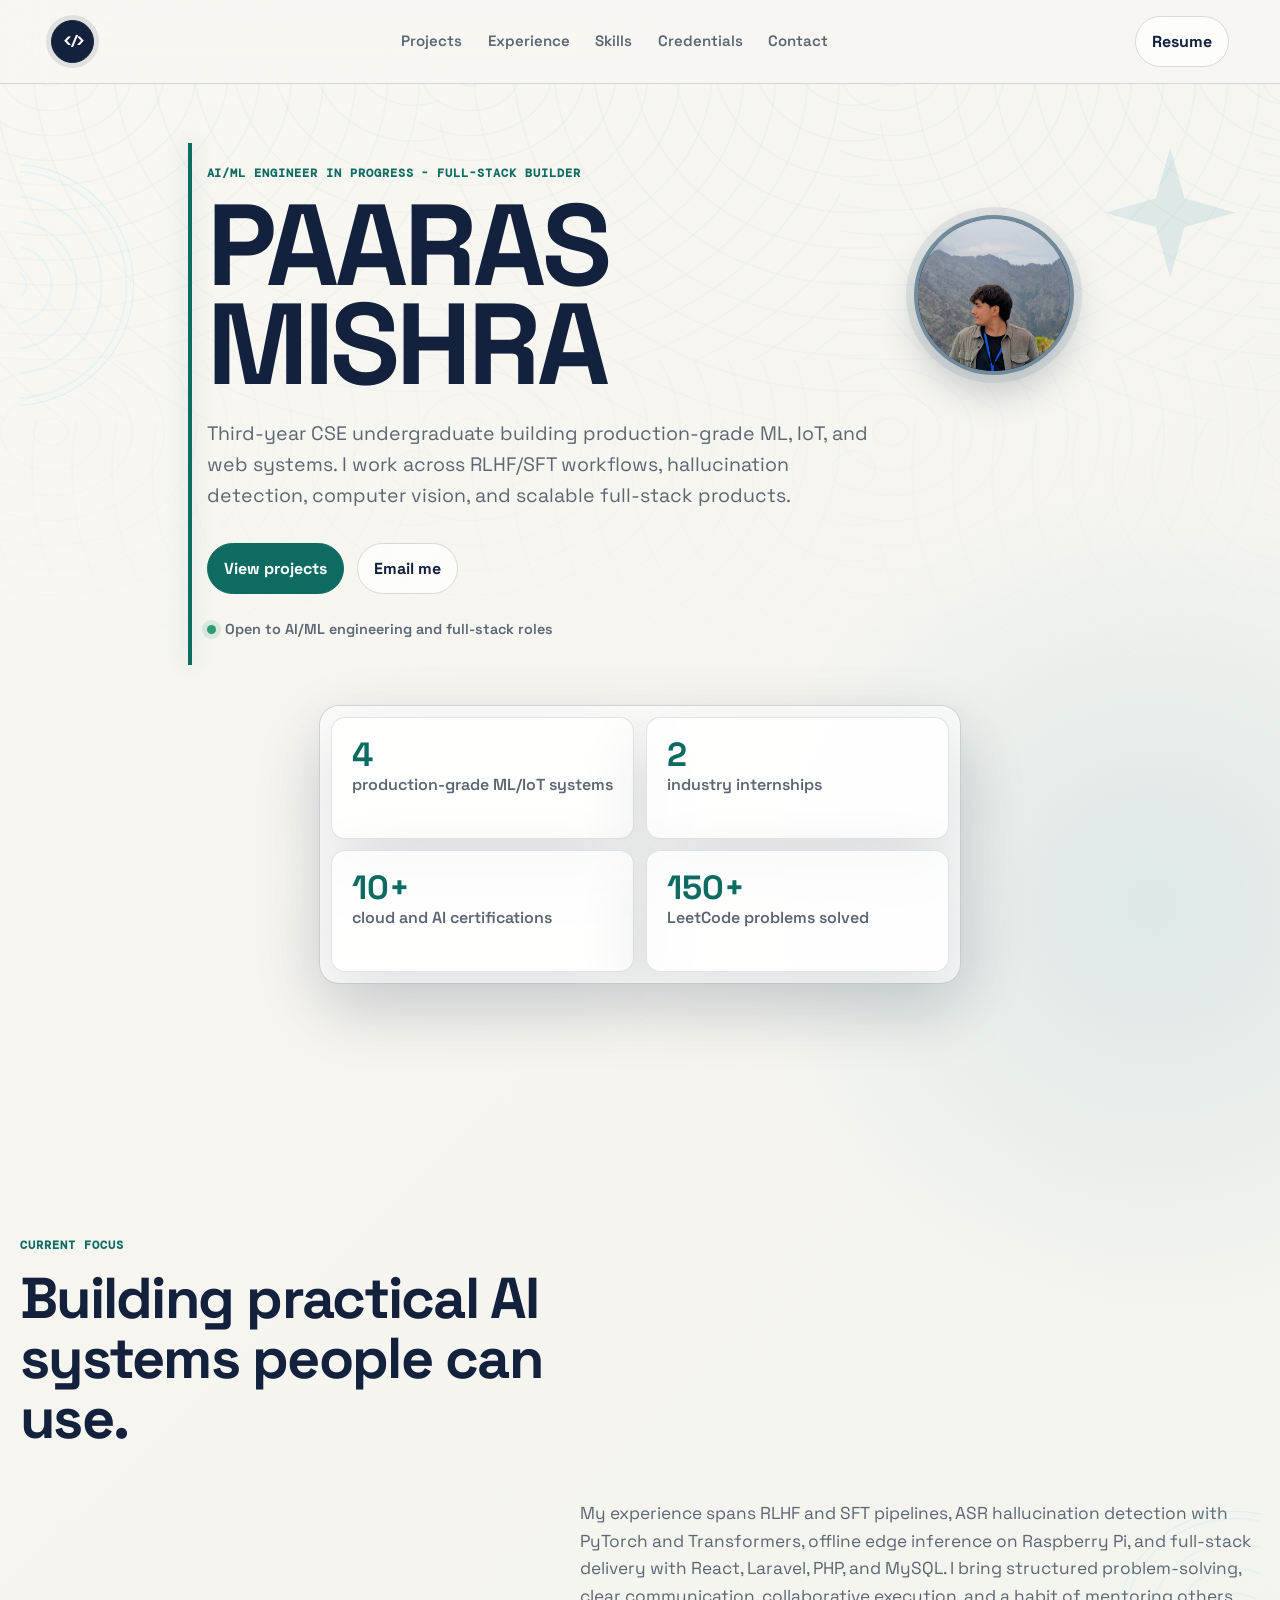
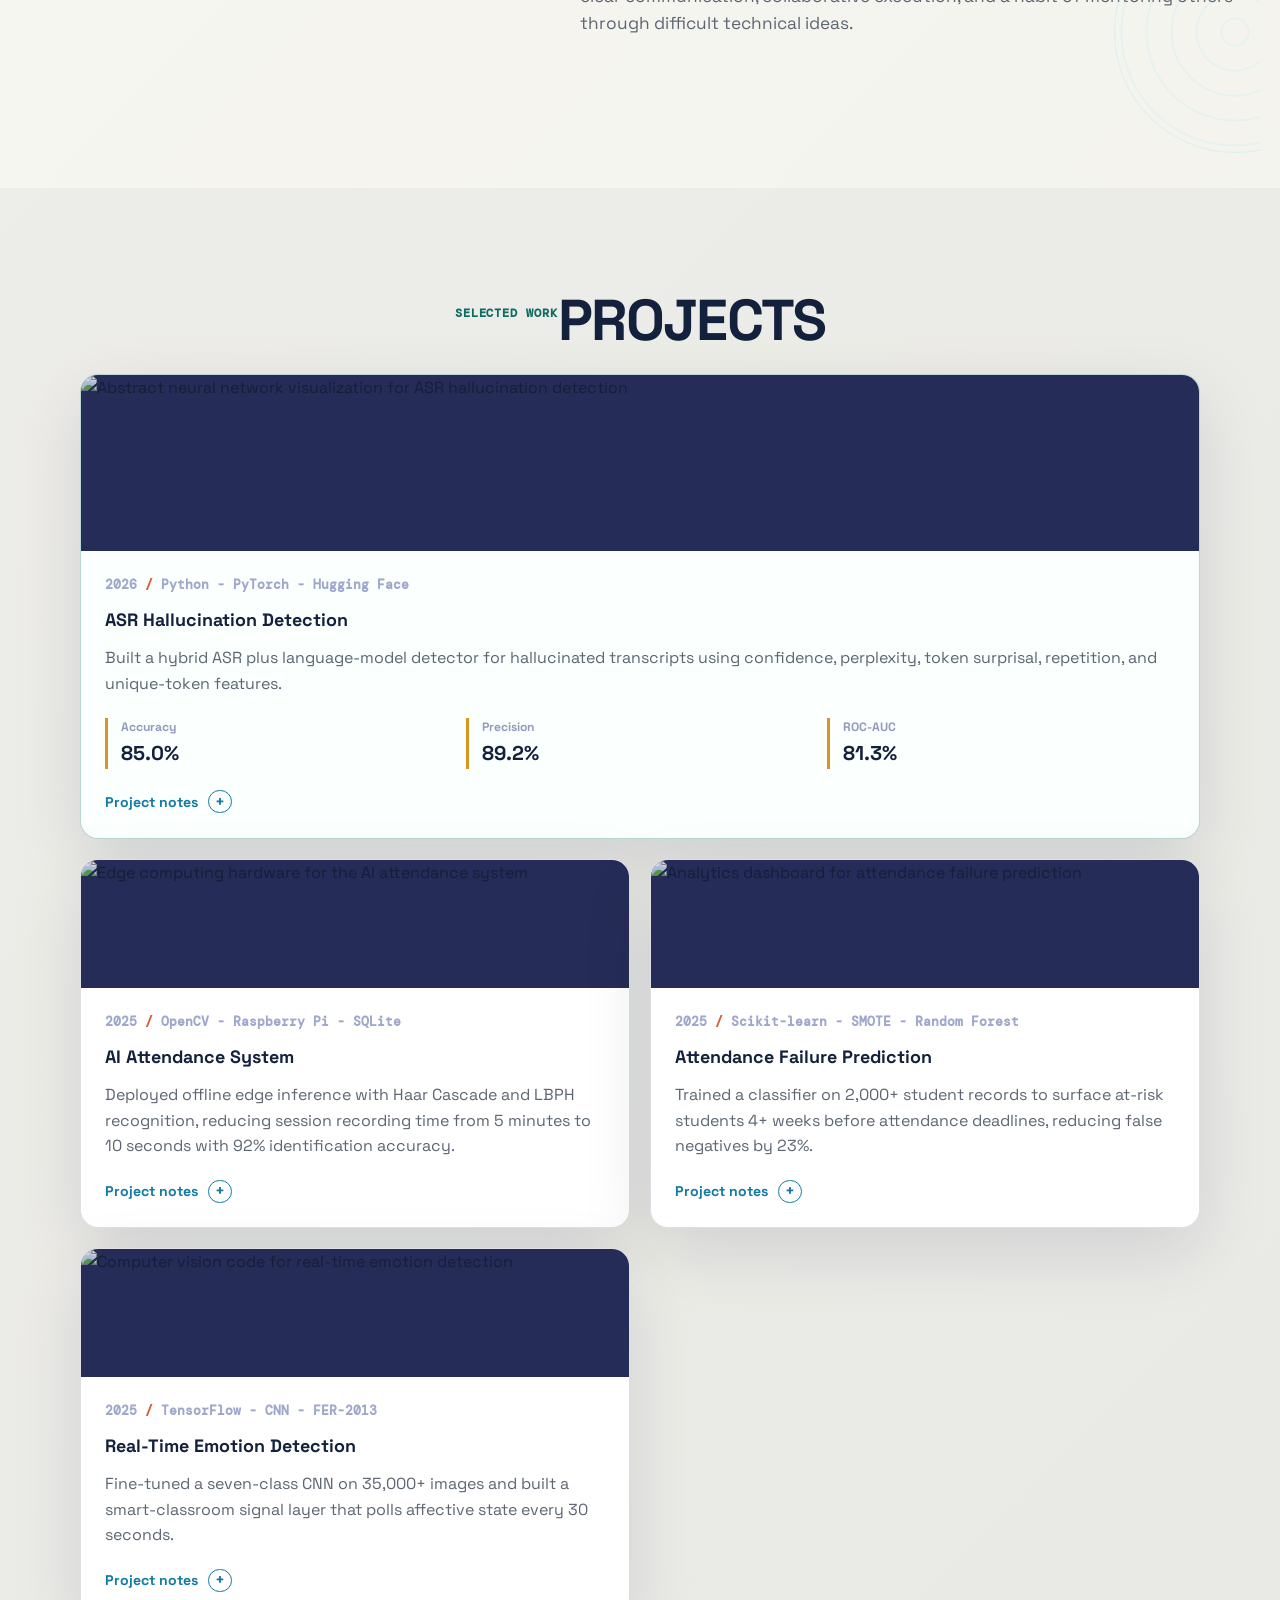
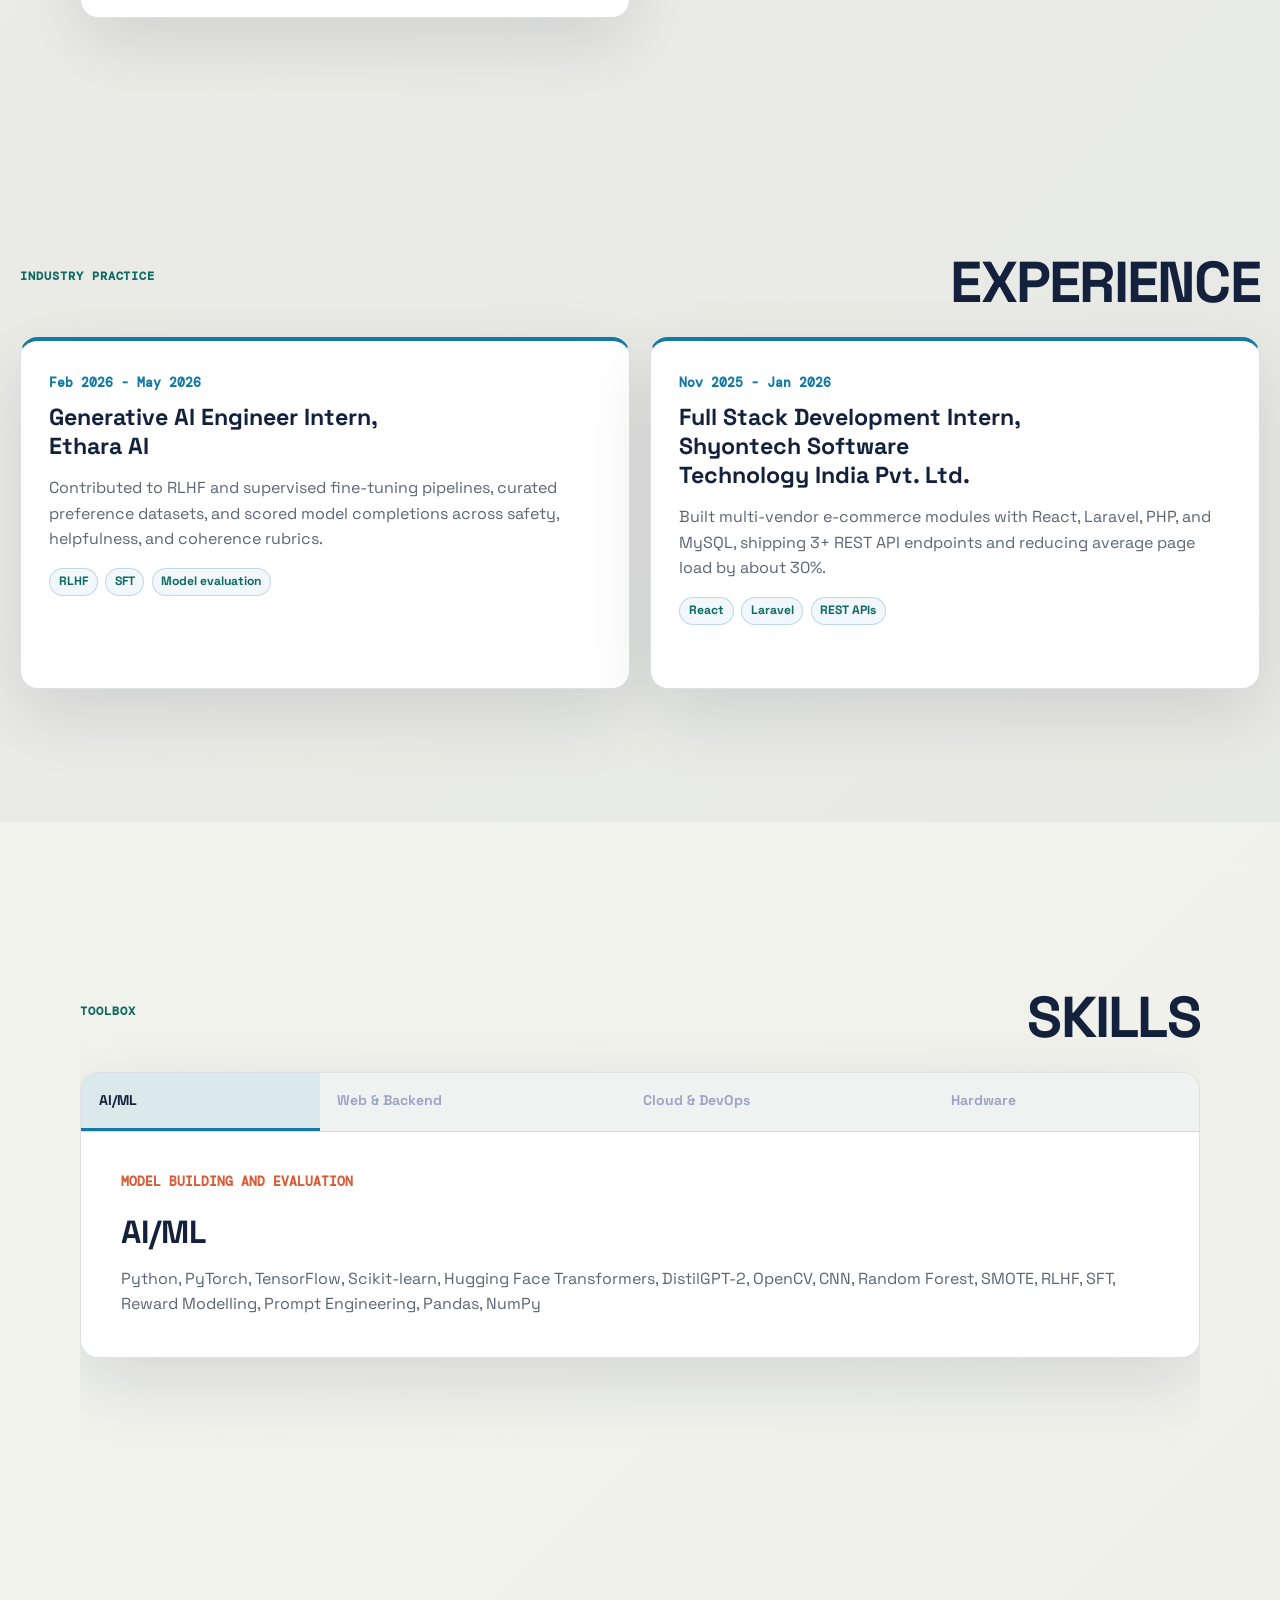
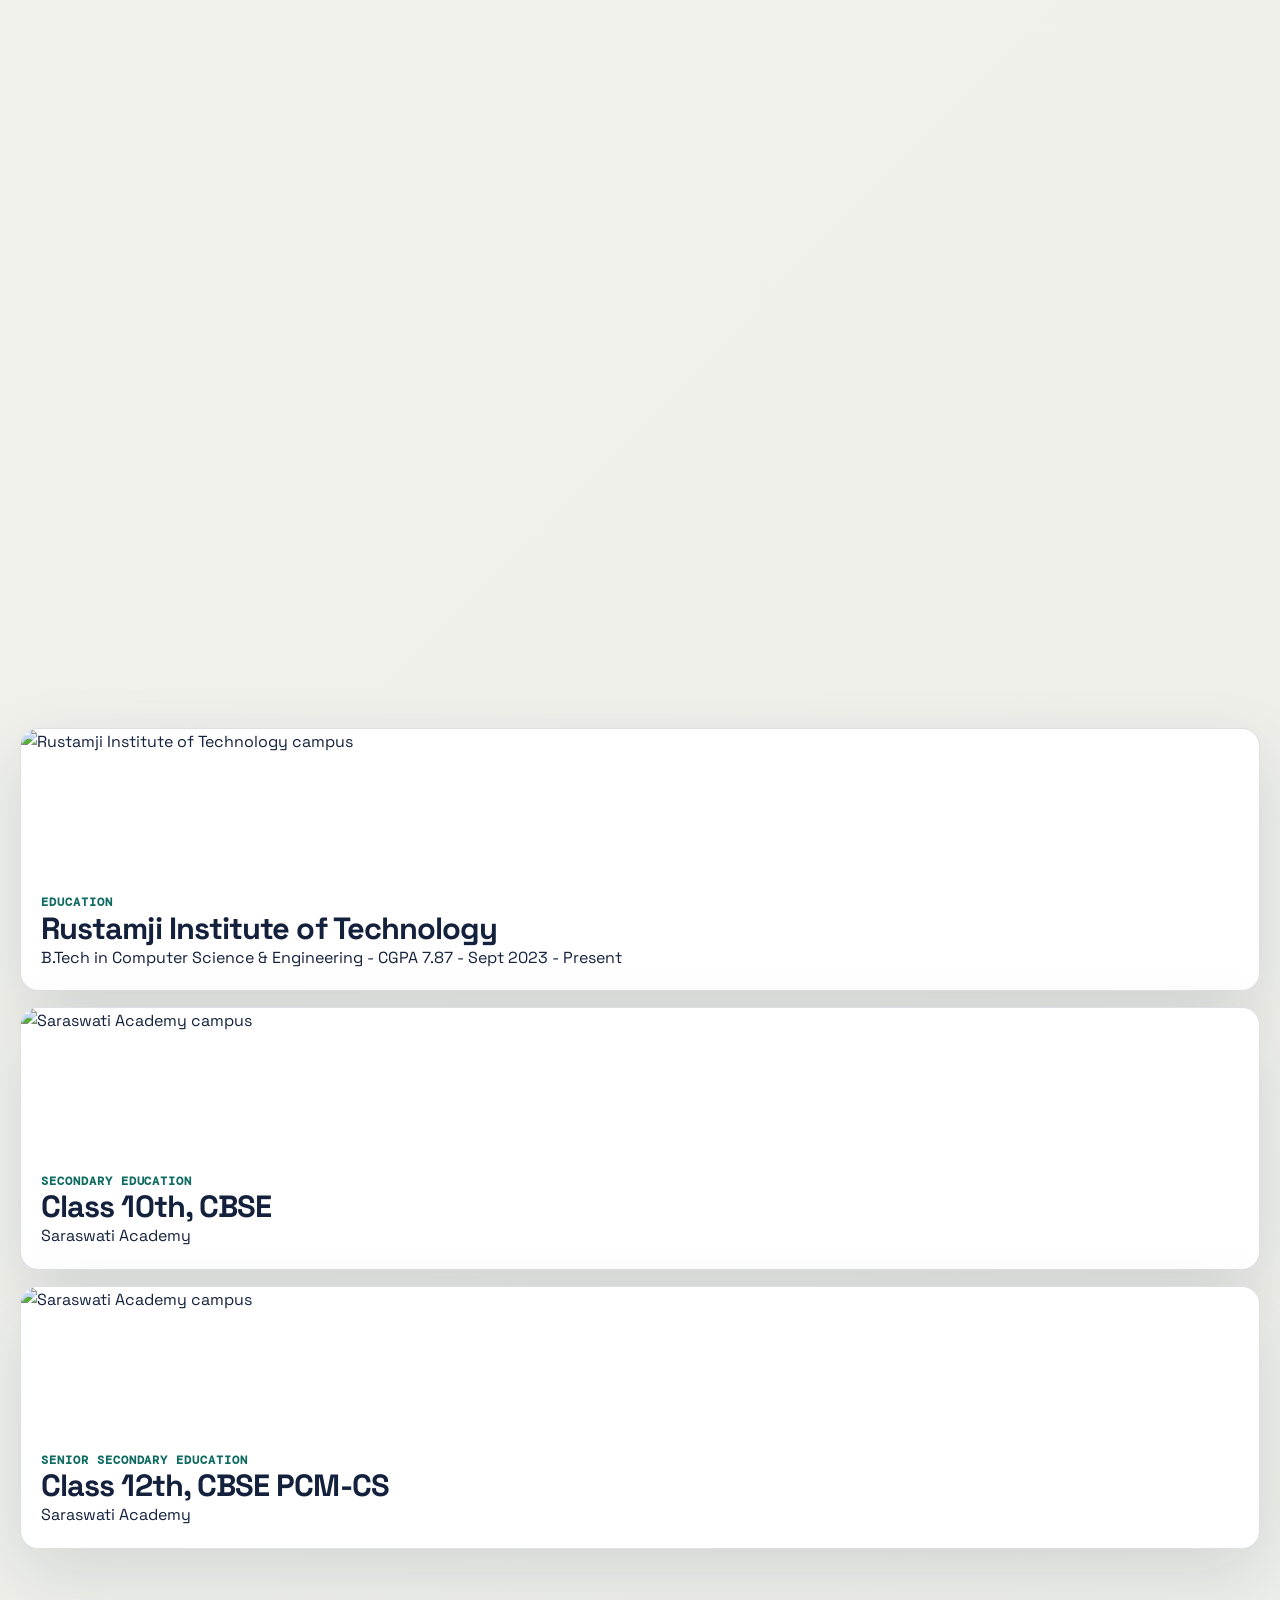
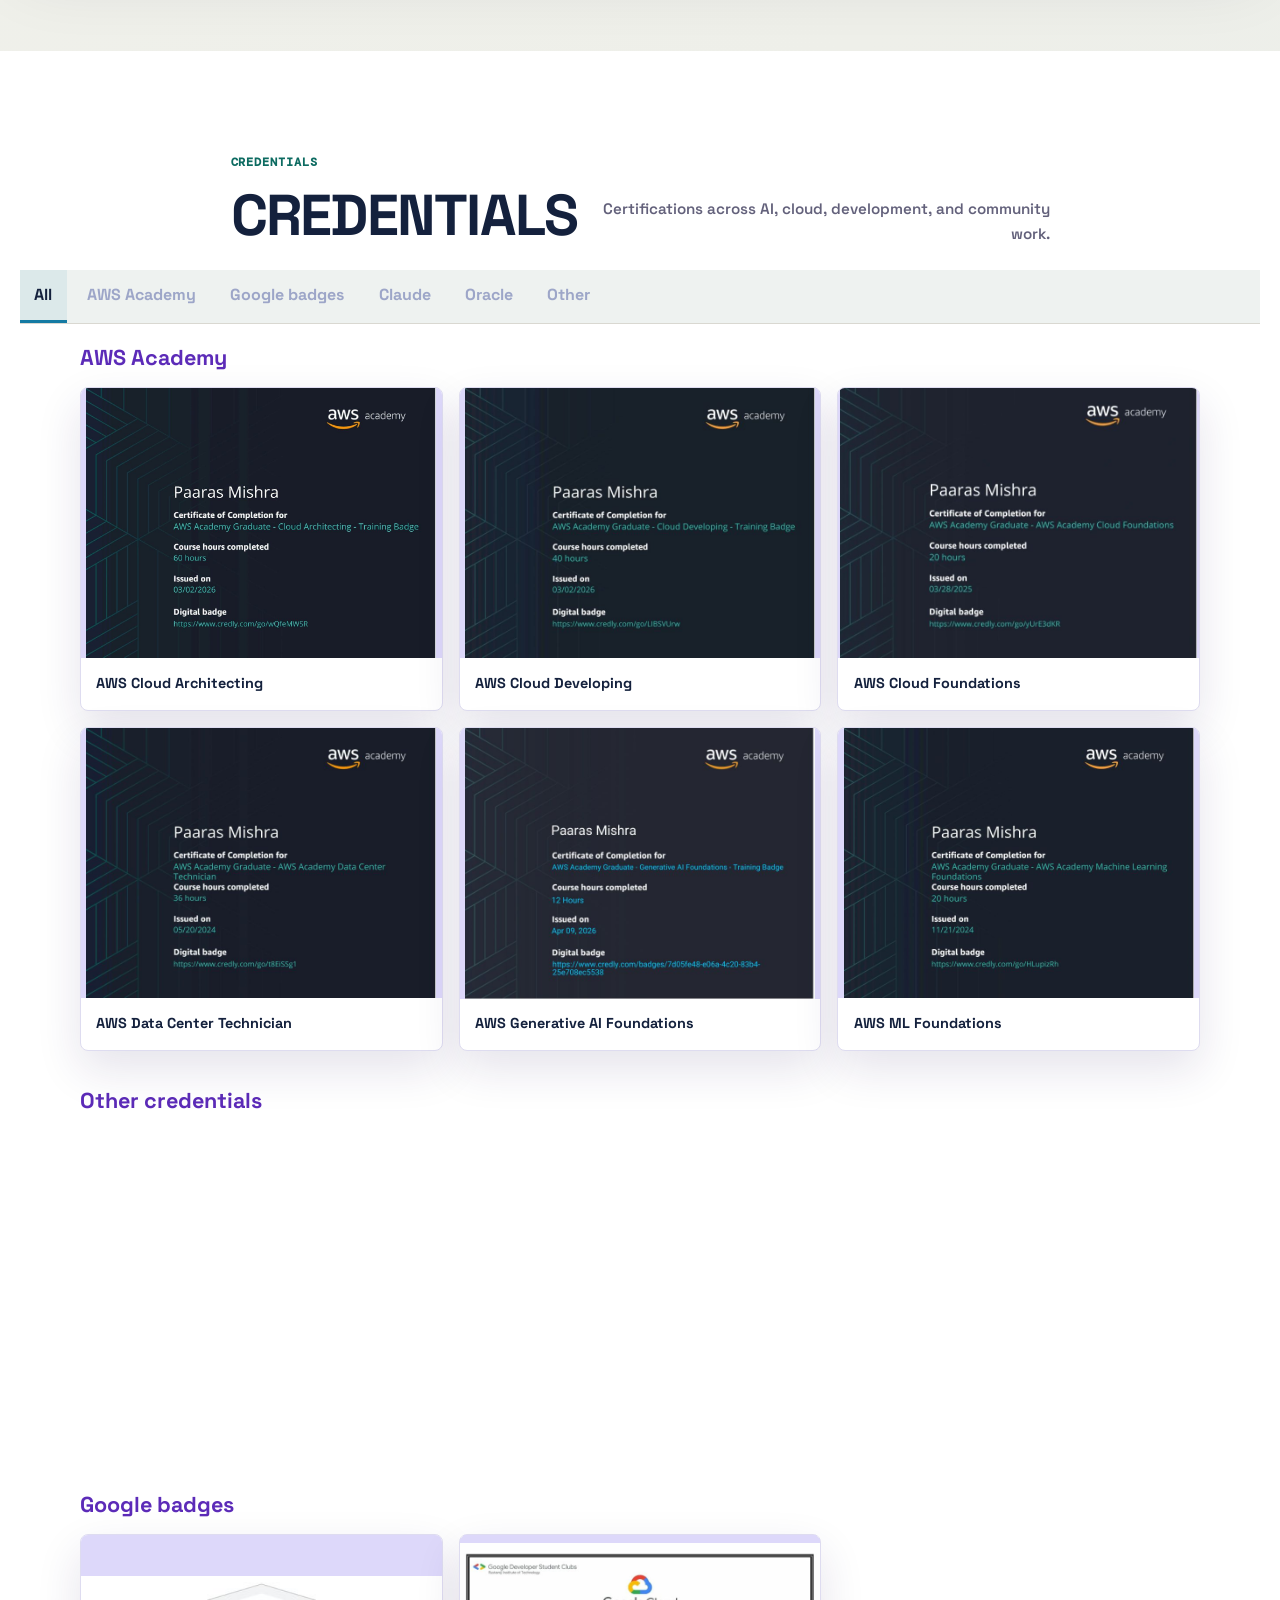
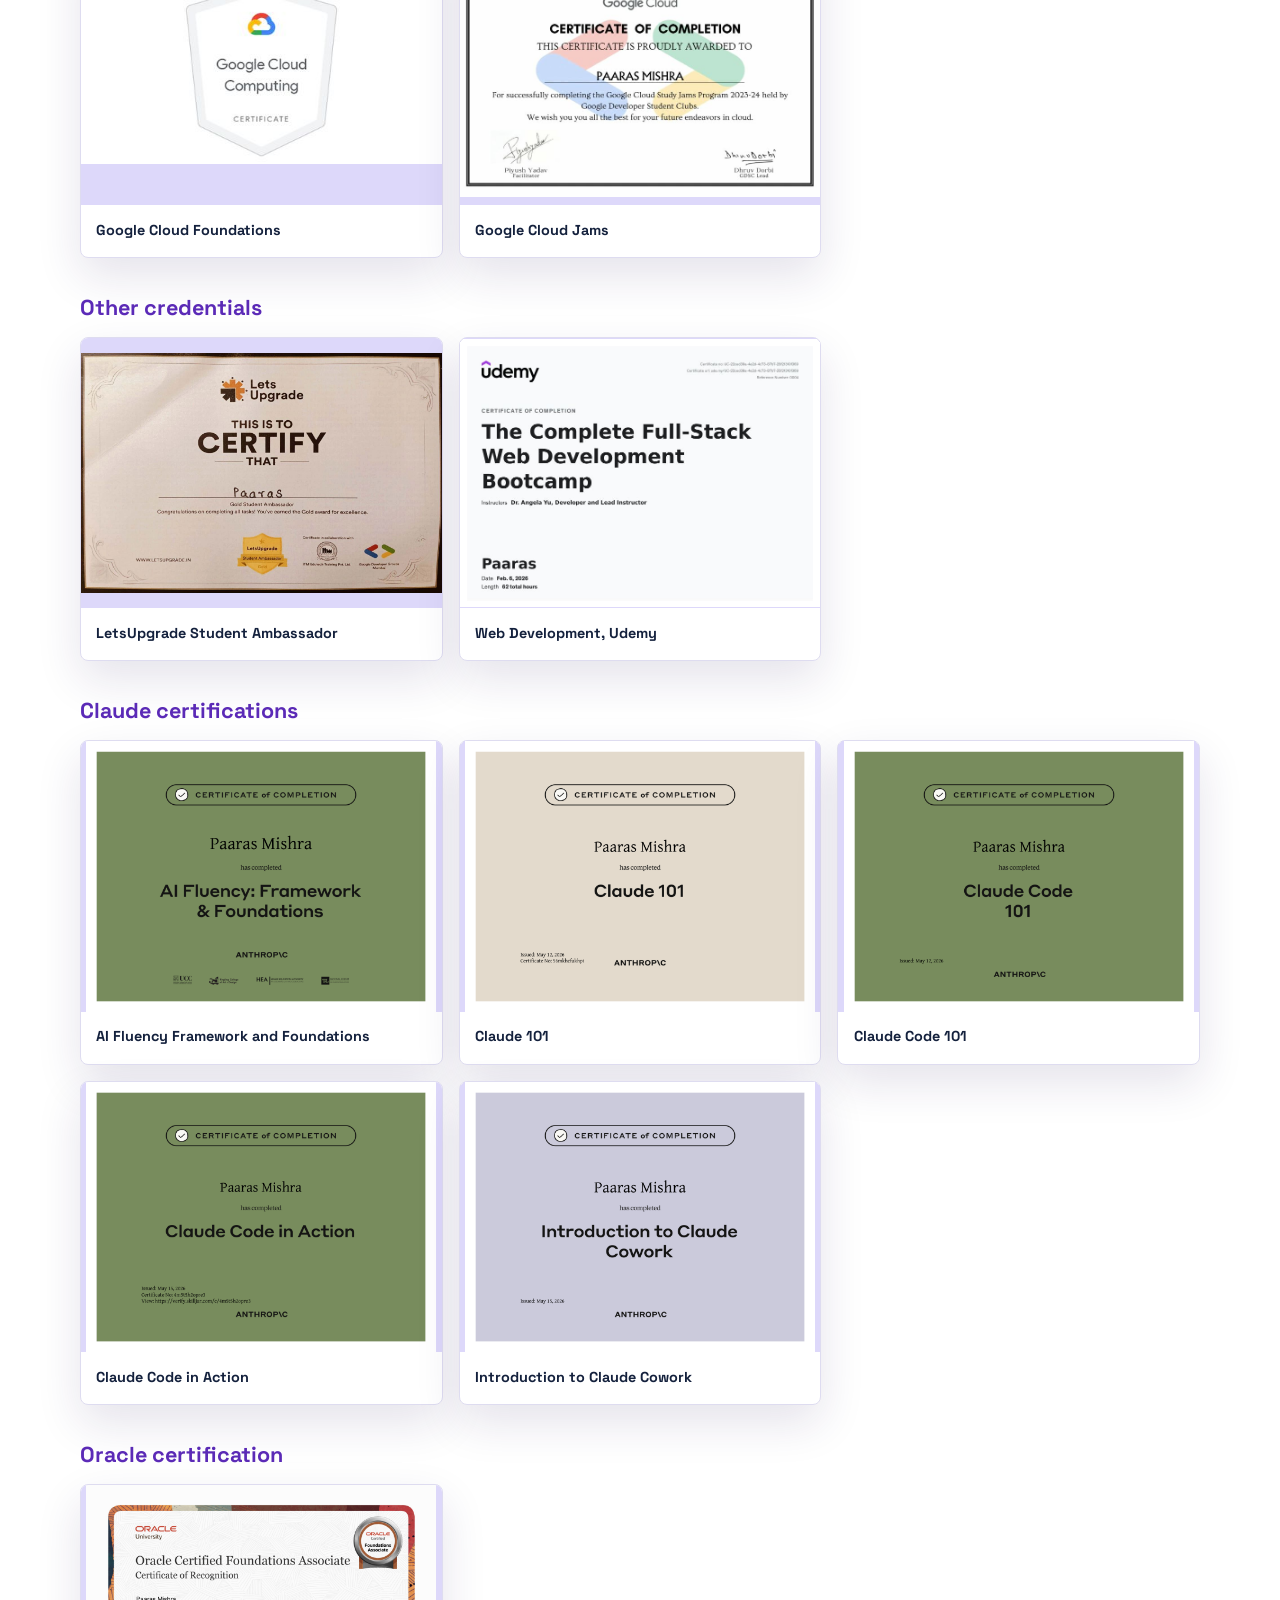
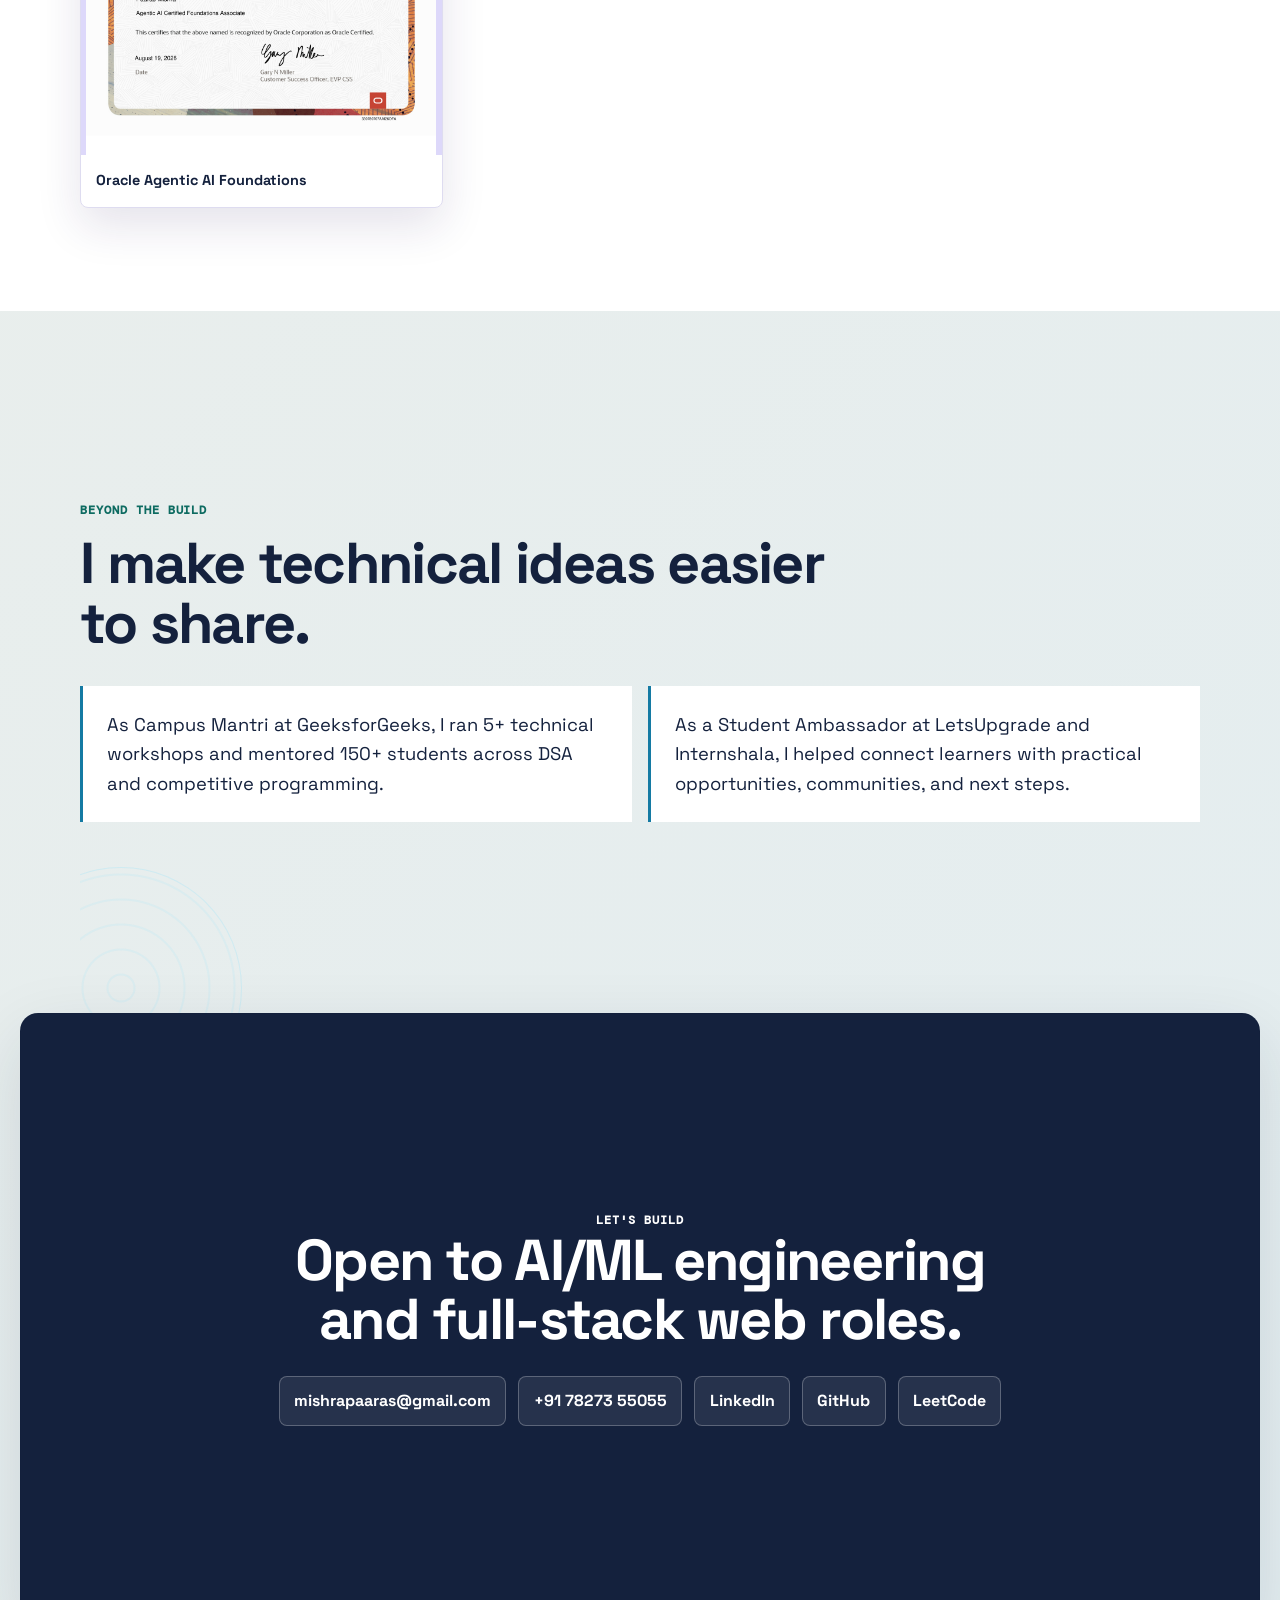
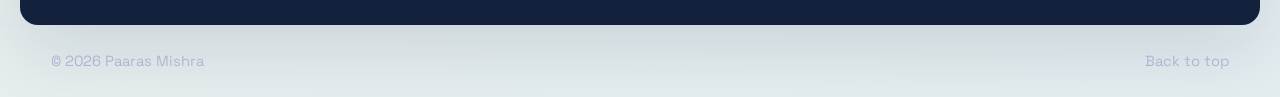
==== commit 00f19cec: "Add complete education history" ====
--- a/index.html
+++ b/index.html
@@ -269,17 +269,23 @@
       </section>
 
       <section class="section credentials editorial-screen screen-education" data-reveal>
-        <div>
+        <div class="education-card">
+          <img src="rustamji-institute-of-technology-gwalior-248659.webp" alt="Rustamji Institute of Technology campus" loading="lazy" />
           <p class="eyebrow">Education</p>
           <h2>Rustamji Institute of Technology</h2>
           <p>B.Tech in Computer Science & Engineering - CGPA 7.87 - Sept 2023 - Present</p>
         </div>
-        <div>
-          <p class="eyebrow">Certifications & leadership</p>
-          <p>
-            Oracle Agentic AI Foundations Associate, six AWS Academy credentials, Claude certifications, Google Cloud
-            badges, and Campus Mantri at GeeksforGeeks.
-          </p>
+        <div class="education-card">
+          <img src="saraswati-main.png" alt="Saraswati Academy campus" loading="lazy" />
+          <p class="eyebrow">Secondary education</p>
+          <h2>Class 10th, CBSE</h2>
+          <p>Saraswati Academy</p>
+        </div>
+        <div class="education-card">
+          <img src="saraswati-main.png" alt="Saraswati Academy campus" loading="lazy" />
+          <p class="eyebrow">Senior secondary education</p>
+          <h2>Class 12th, CBSE PCM-CS</h2>
+          <p>Saraswati Academy</p>
         </div>
       </section>
 
--- a/styles.css
+++ b/styles.css
@@ -828,7 +828,7 @@
 .hero-identity h1 { margin: 0; }
 
 .profile-photo {
-  width: clamp(6rem, 14vw, 9rem);
+  width: clamp(7rem, 15vw, 10rem);
   aspect-ratio: 1;
   flex: 0 0 auto;
   border: 4px solid #718b9b;
@@ -923,7 +923,10 @@
 .skill-panel h3 { color: var(--ink); }
 .skill-kicker { color: var(--coral); font-family: "DM Mono", monospace; }
 
-.credentials { width: 100%; max-width: none; padding-right: max(1rem, calc((100% - 1240px) / 2)); padding-left: max(1rem, calc((100% - 1240px) / 2)); }
+.credentials { width: 100%; max-width: none; grid-template-columns: repeat(3, minmax(0, 1fr)); padding-right: max(1rem, calc((100% - 1240px) / 2)); padding-left: max(1rem, calc((100% - 1240px) / 2)); }
+.education-card { overflow: hidden; }
+.education-card img { display: block; width: 100%; height: 9rem; object-fit: cover; margin: -1.25rem -1.25rem 1.25rem; width: calc(100% + 2.5rem); }
+.education-card h2 { font-size: clamp(1.45rem, 2.4vw, 2.2rem); }
 .credentials > div { background: #fff; color: var(--ink); }
 .credentials > div h2, .credentials > div p { color: var(--ink); }
 .credentials > div .eyebrow { color: var(--green); }
@@ -954,6 +957,7 @@
   #projects, .timeline-section, .credentials, .certifications { padding-right: 1rem; padding-left: 1rem; }
   .project-card::before, .project-card.feature::before { height: 6rem; }
   .credentials > div { background: #fff; }
+  .credentials { grid-template-columns: 1fr; }
   .timeline { grid-template-columns: 1fr; }
   .timeline article { min-height: auto; }
 }
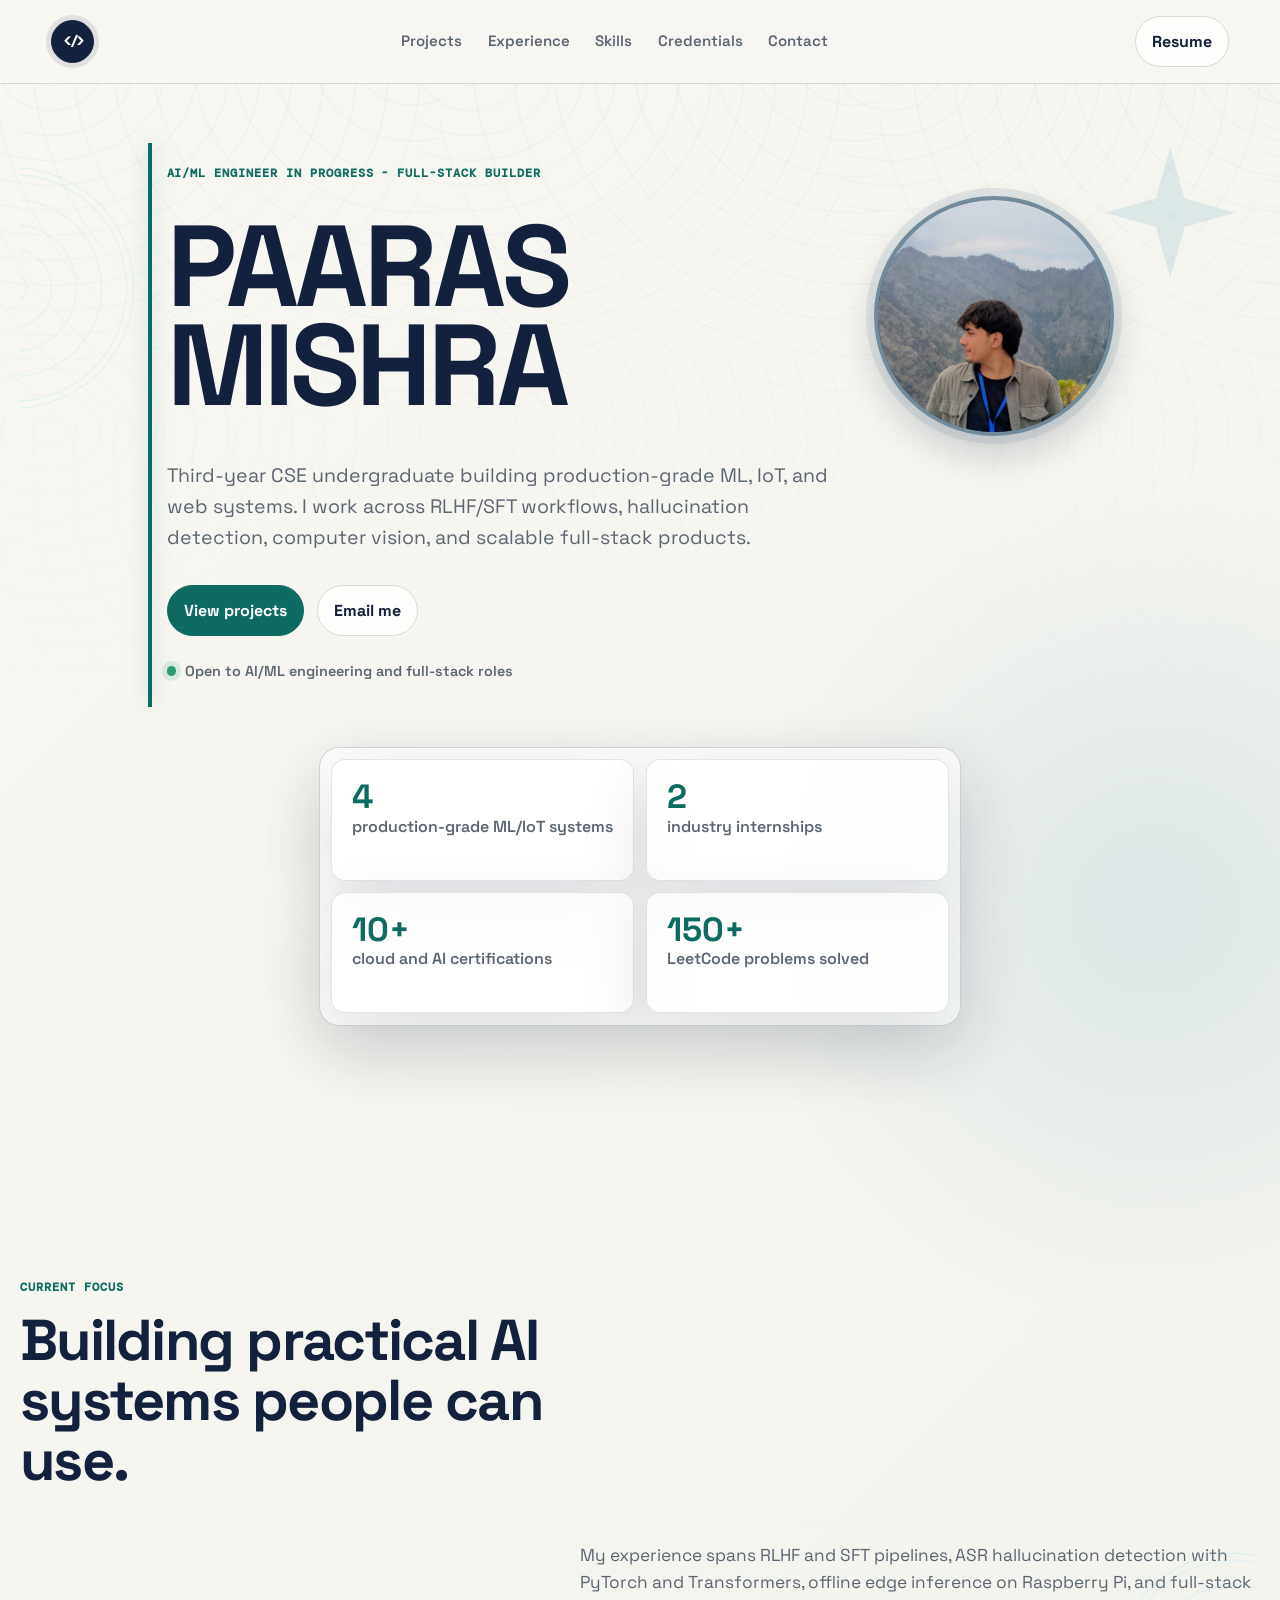
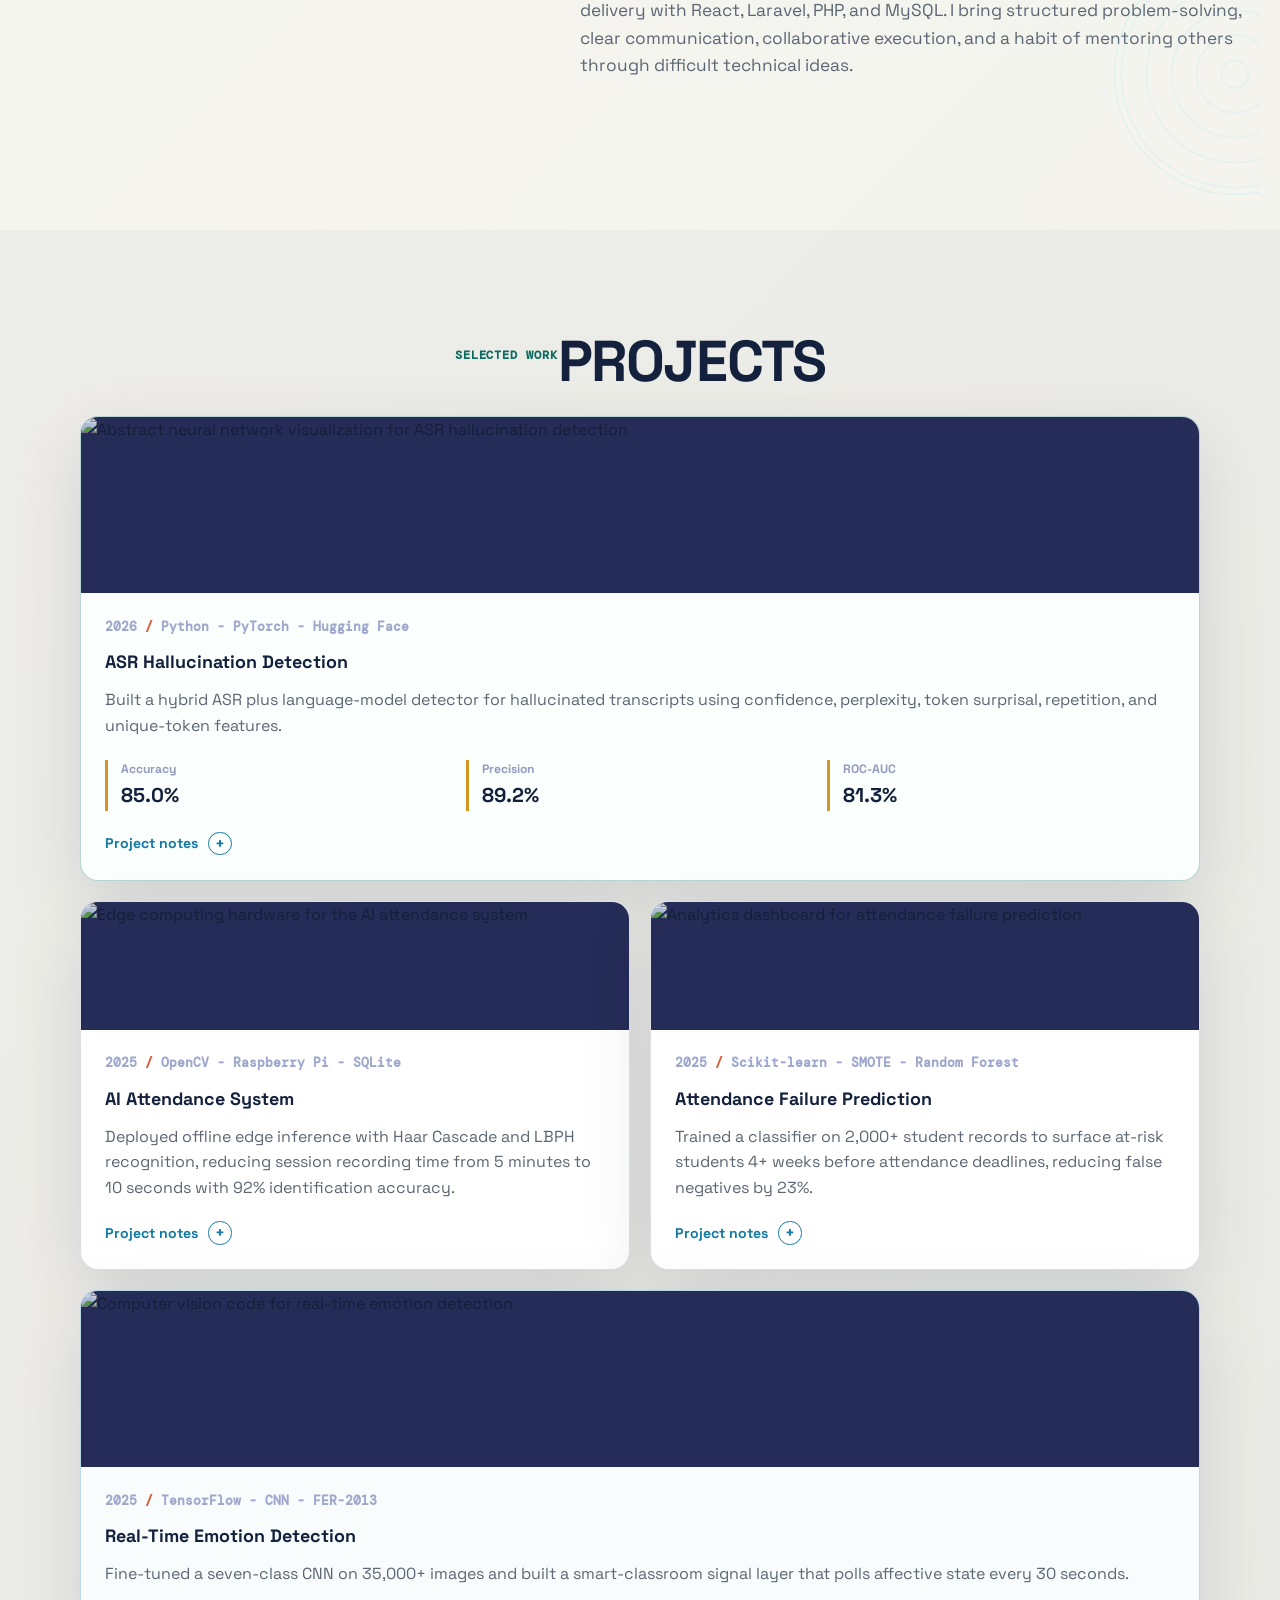
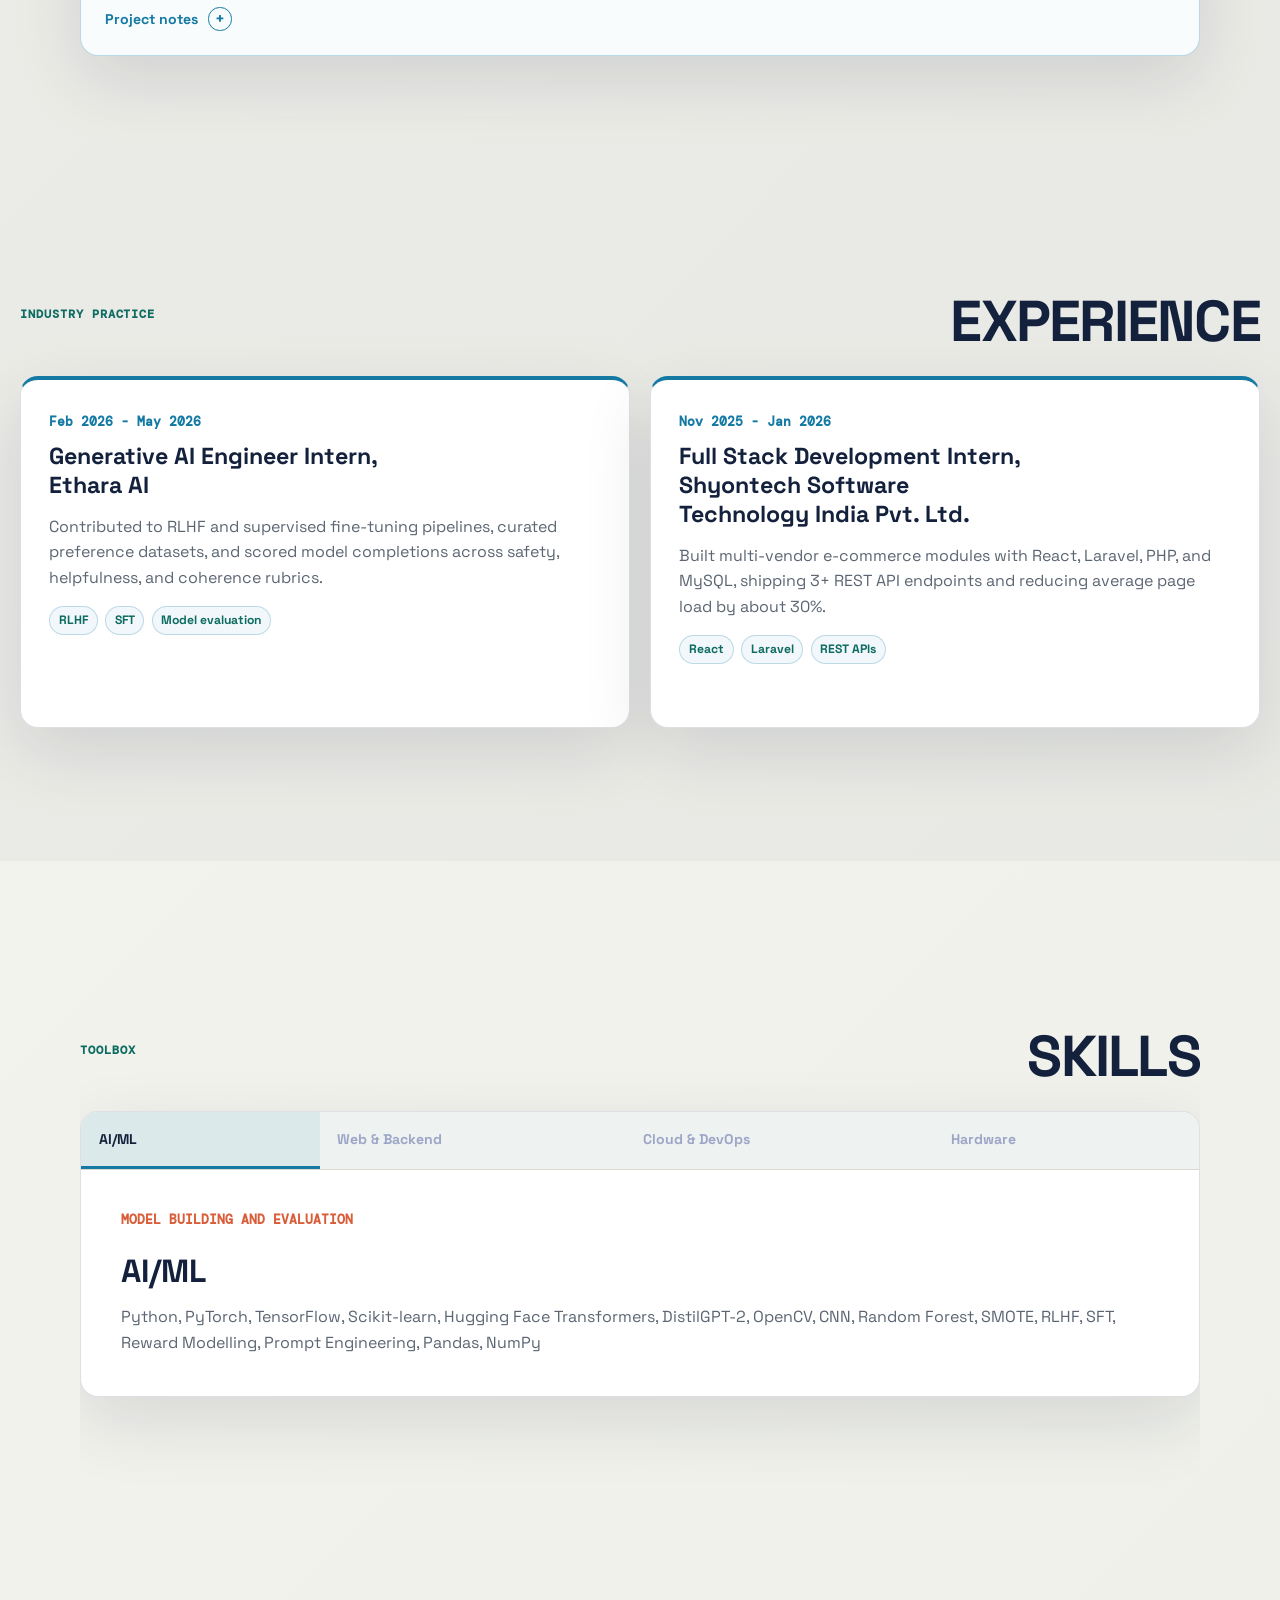
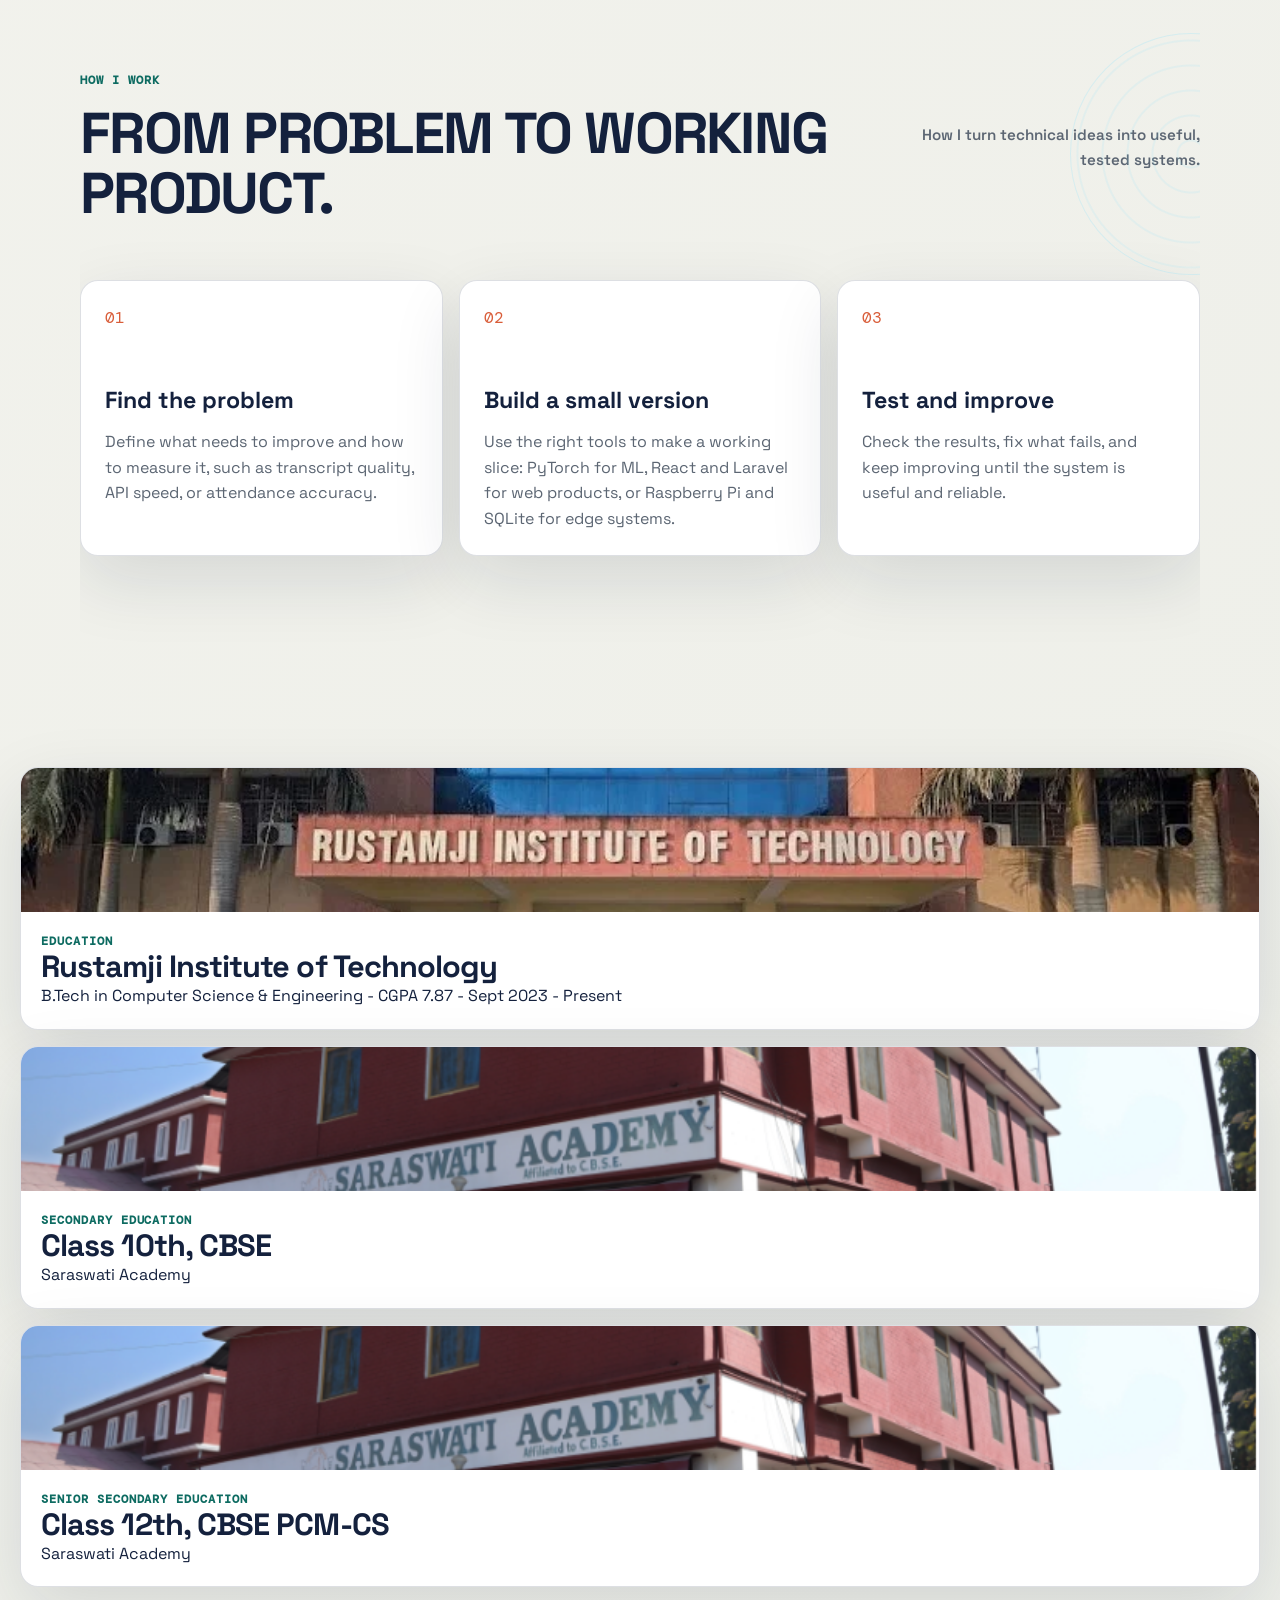
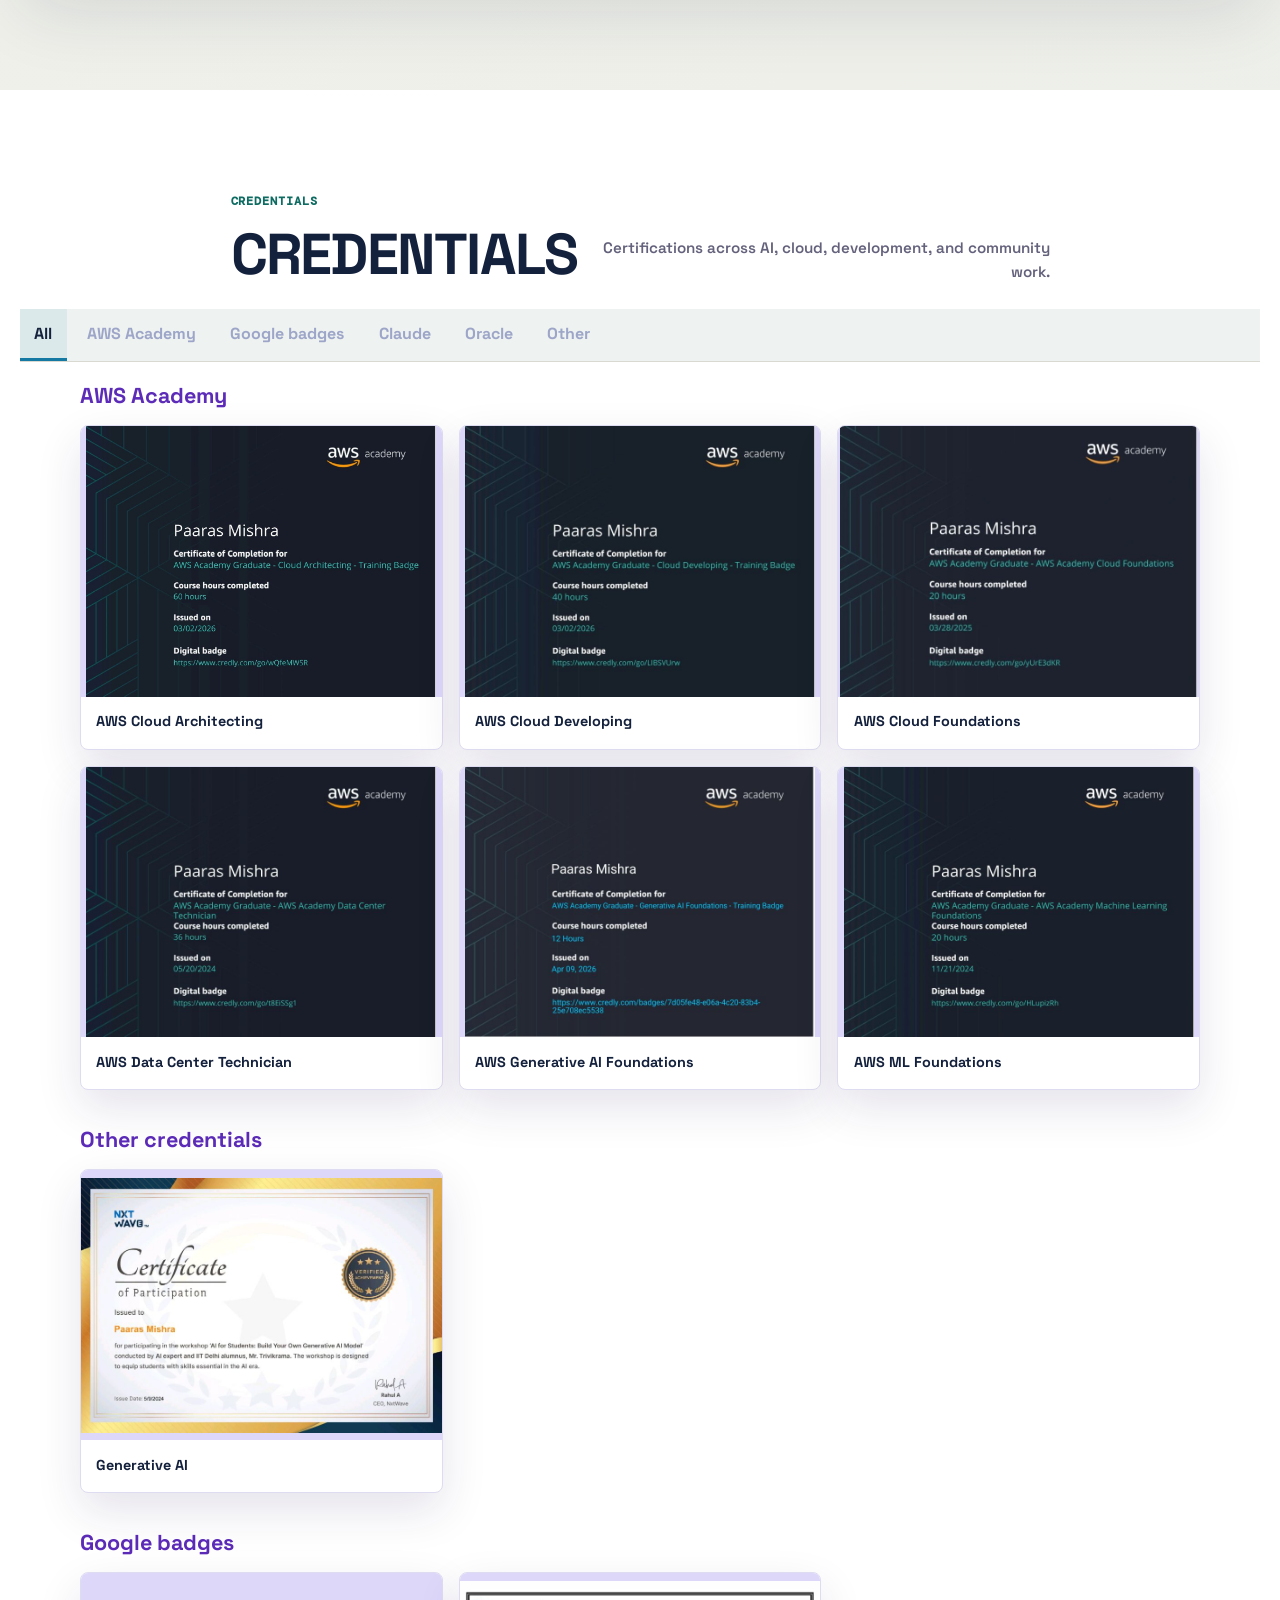
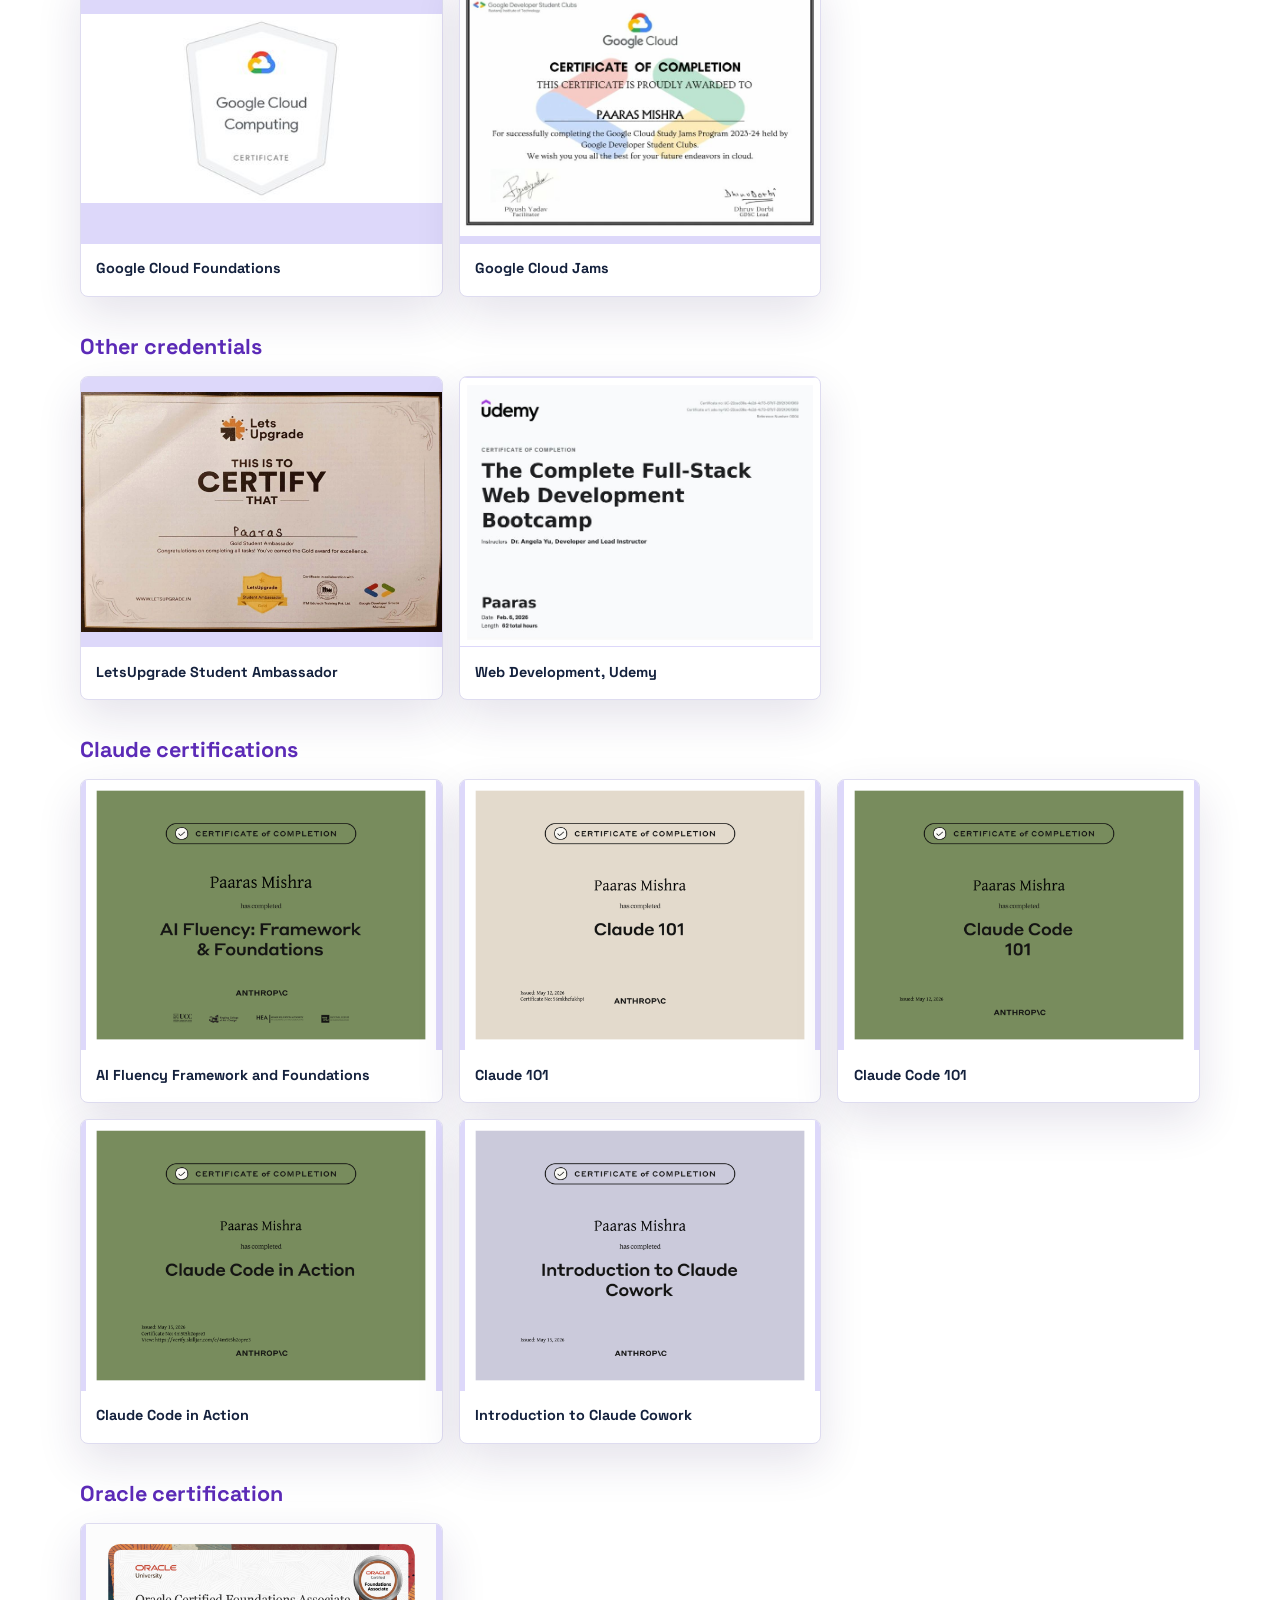
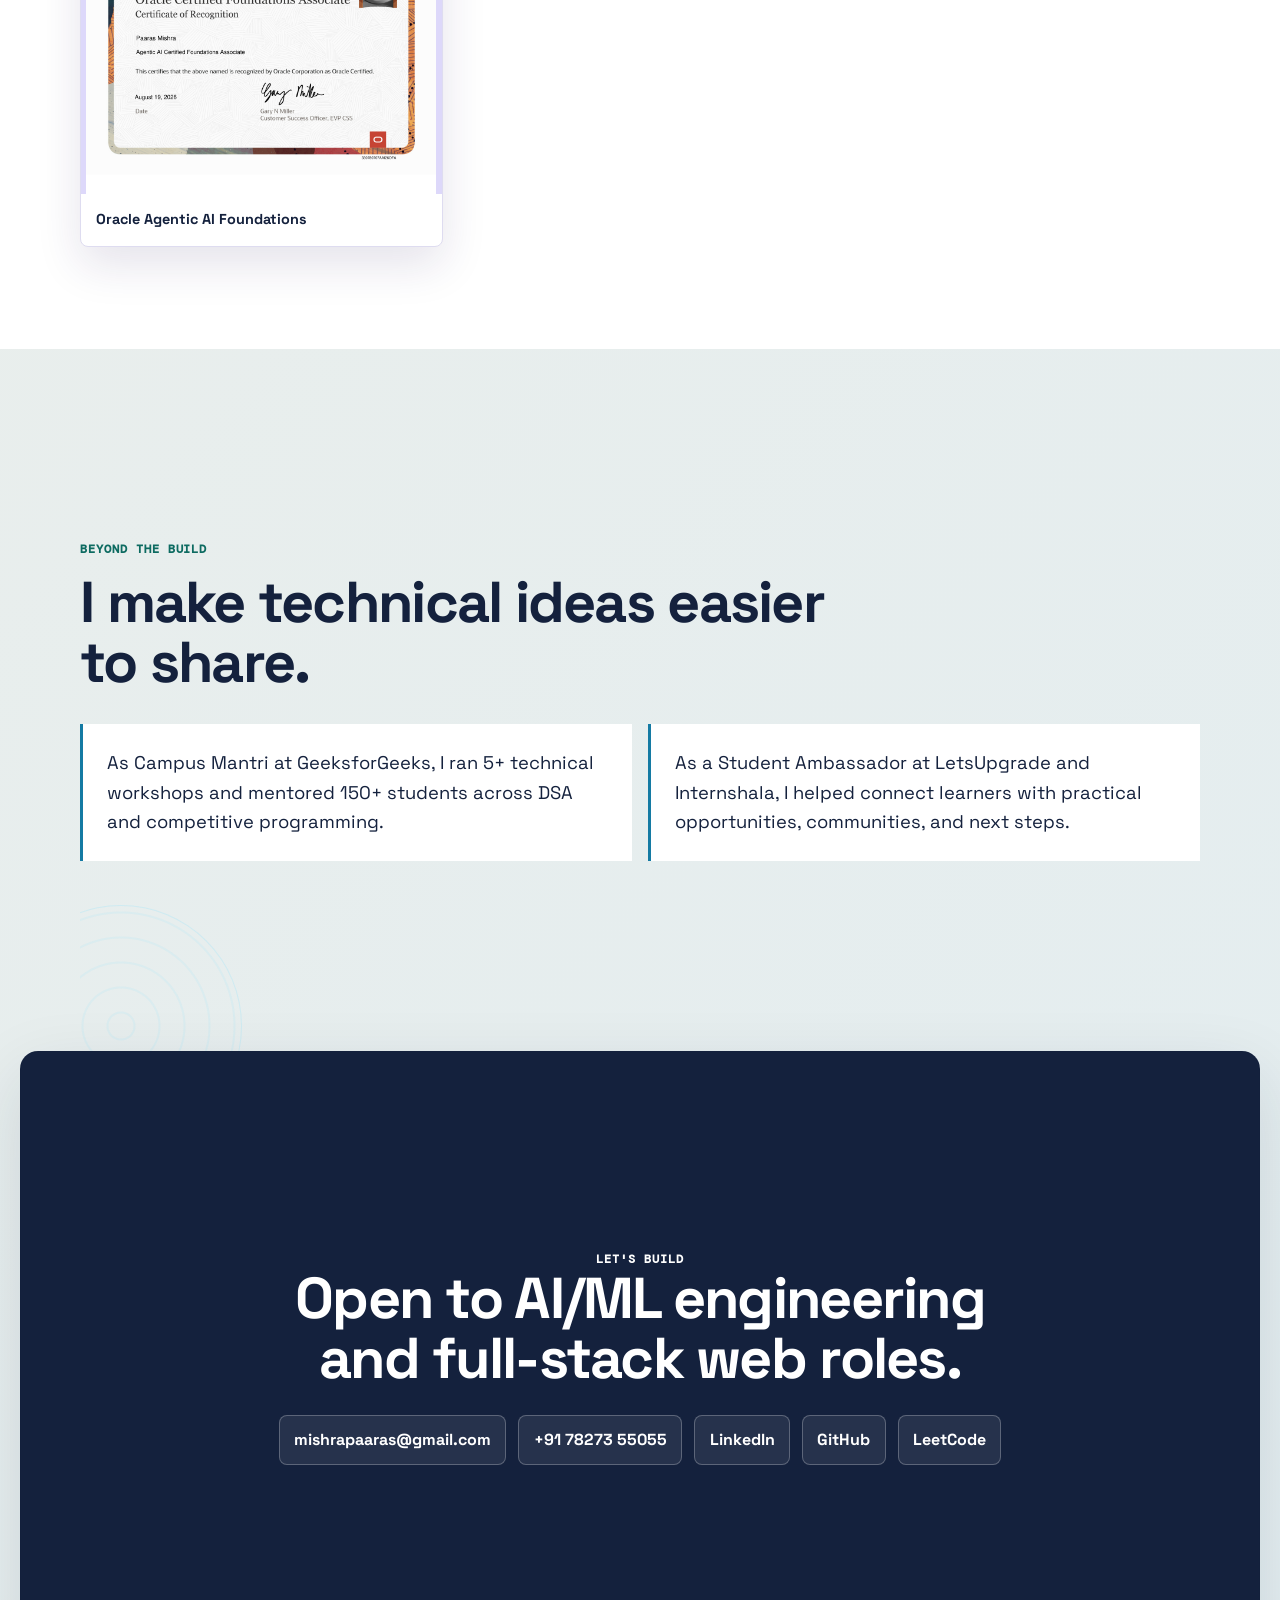
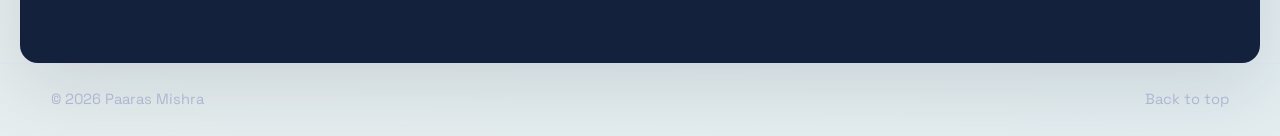
==== commit 501d5f82: "Enlarge profile and feature emotion project" ====
--- a/index.html
+++ b/index.html
@@ -163,7 +163,7 @@
             </div>
           </article>
 
-          <article class="project-card" data-reveal data-tilt>
+          <article class="project-card feature-secondary" data-reveal data-tilt>
             <figure class="project-art"><img src="https://images.unsplash.com/photo-1555949963-ff9fe0c870eb?auto=format&amp;fit=crop&amp;w=900&amp;q=85" alt="Computer vision code for real-time emotion detection" loading="lazy" /></figure>
             <div class="project-meta">
               <span>2025</span>
--- a/styles.css
+++ b/styles.css
@@ -828,7 +828,7 @@
 .hero-identity h1 { margin: 0; }
 
 .profile-photo {
-  width: clamp(7rem, 15vw, 10rem);
+  width: clamp(10.5rem, 22.5vw, 15rem);
   aspect-ratio: 1;
   flex: 0 0 auto;
   border: 4px solid #718b9b;
@@ -848,6 +848,8 @@
 .project-card::before { display: none; }
 .project-card::after { position: absolute; top: 0; right: 0; left: 0; height: 8rem; background: repeating-linear-gradient(90deg, transparent 0 26px, rgba(255, 255, 255, 0.1) 27px 28px, transparent 29px 56px); content: ""; opacity: 0.45; pointer-events: none; animation: project-scan 5s linear infinite; }
 .project-card.feature { border-color: rgba(13, 107, 97, 0.28); background: #fbfffd; }
+.project-card.feature-secondary { grid-column: span 2; border-color: rgba(20, 122, 163, 0.28); background: #f8fcfd; }
+.project-card.feature-secondary .project-art { height: 11rem; }
 .project-card.feature::before { display: none; }
 .project-card.feature::after { height: 11rem; background: repeating-radial-gradient(ellipse at 18% 50%, transparent 0 9px, rgba(255, 255, 255, 0.16) 10px 11px, transparent 12px 22px); animation: project-wave 6s ease-in-out infinite; }
 .project-card:nth-child(2)::after { background: repeating-linear-gradient(0deg, transparent 0 12px, rgba(112, 232, 193, 0.16) 13px 14px, transparent 15px 28px); animation: project-pulse 3.5s ease-in-out infinite; }
@@ -956,6 +958,8 @@
   h1 { font-size: clamp(4rem, 18vw, 6rem); }
   #projects, .timeline-section, .credentials, .certifications { padding-right: 1rem; padding-left: 1rem; }
   .project-card::before, .project-card.feature::before { height: 6rem; }
+  .project-card.feature-secondary { grid-column: auto; }
+  .project-card.feature-secondary .project-art { height: 8rem; }
   .credentials > div { background: #fff; }
   .credentials { grid-template-columns: 1fr; }
   .timeline { grid-template-columns: 1fr; }
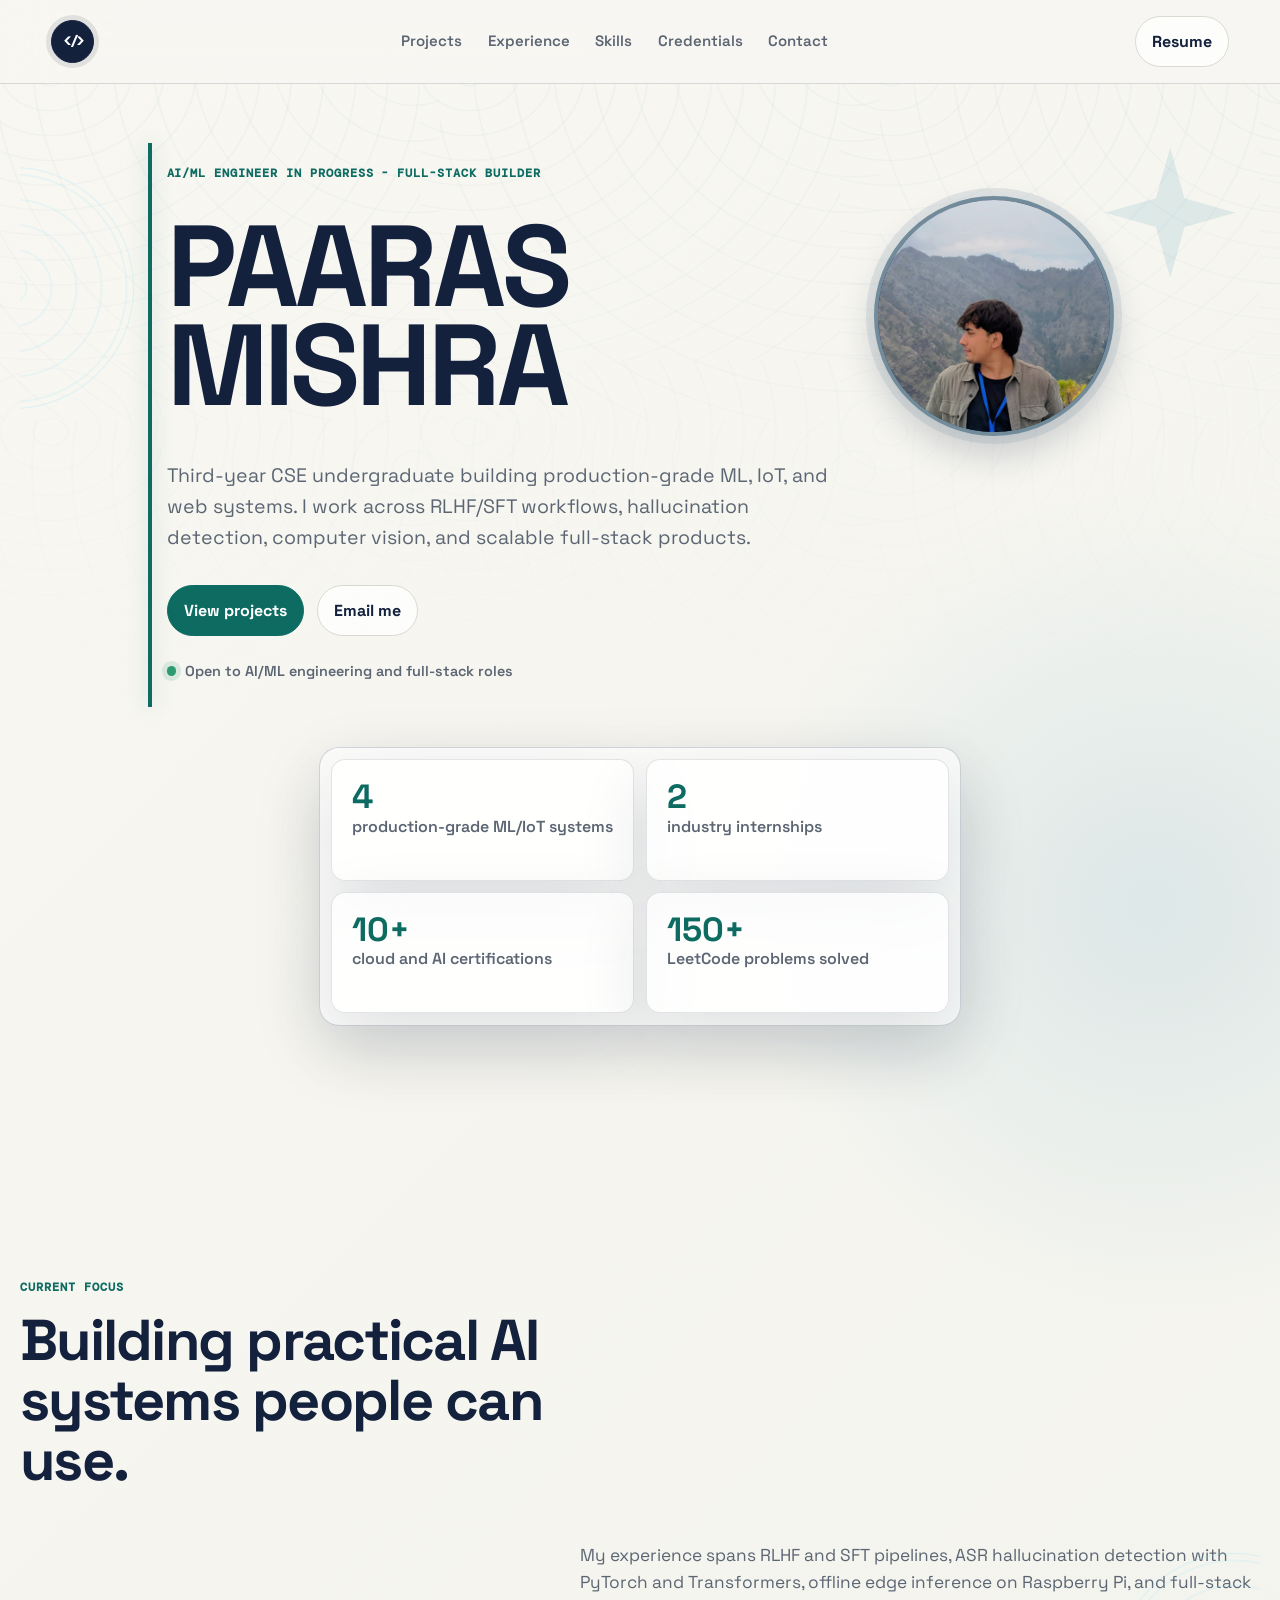
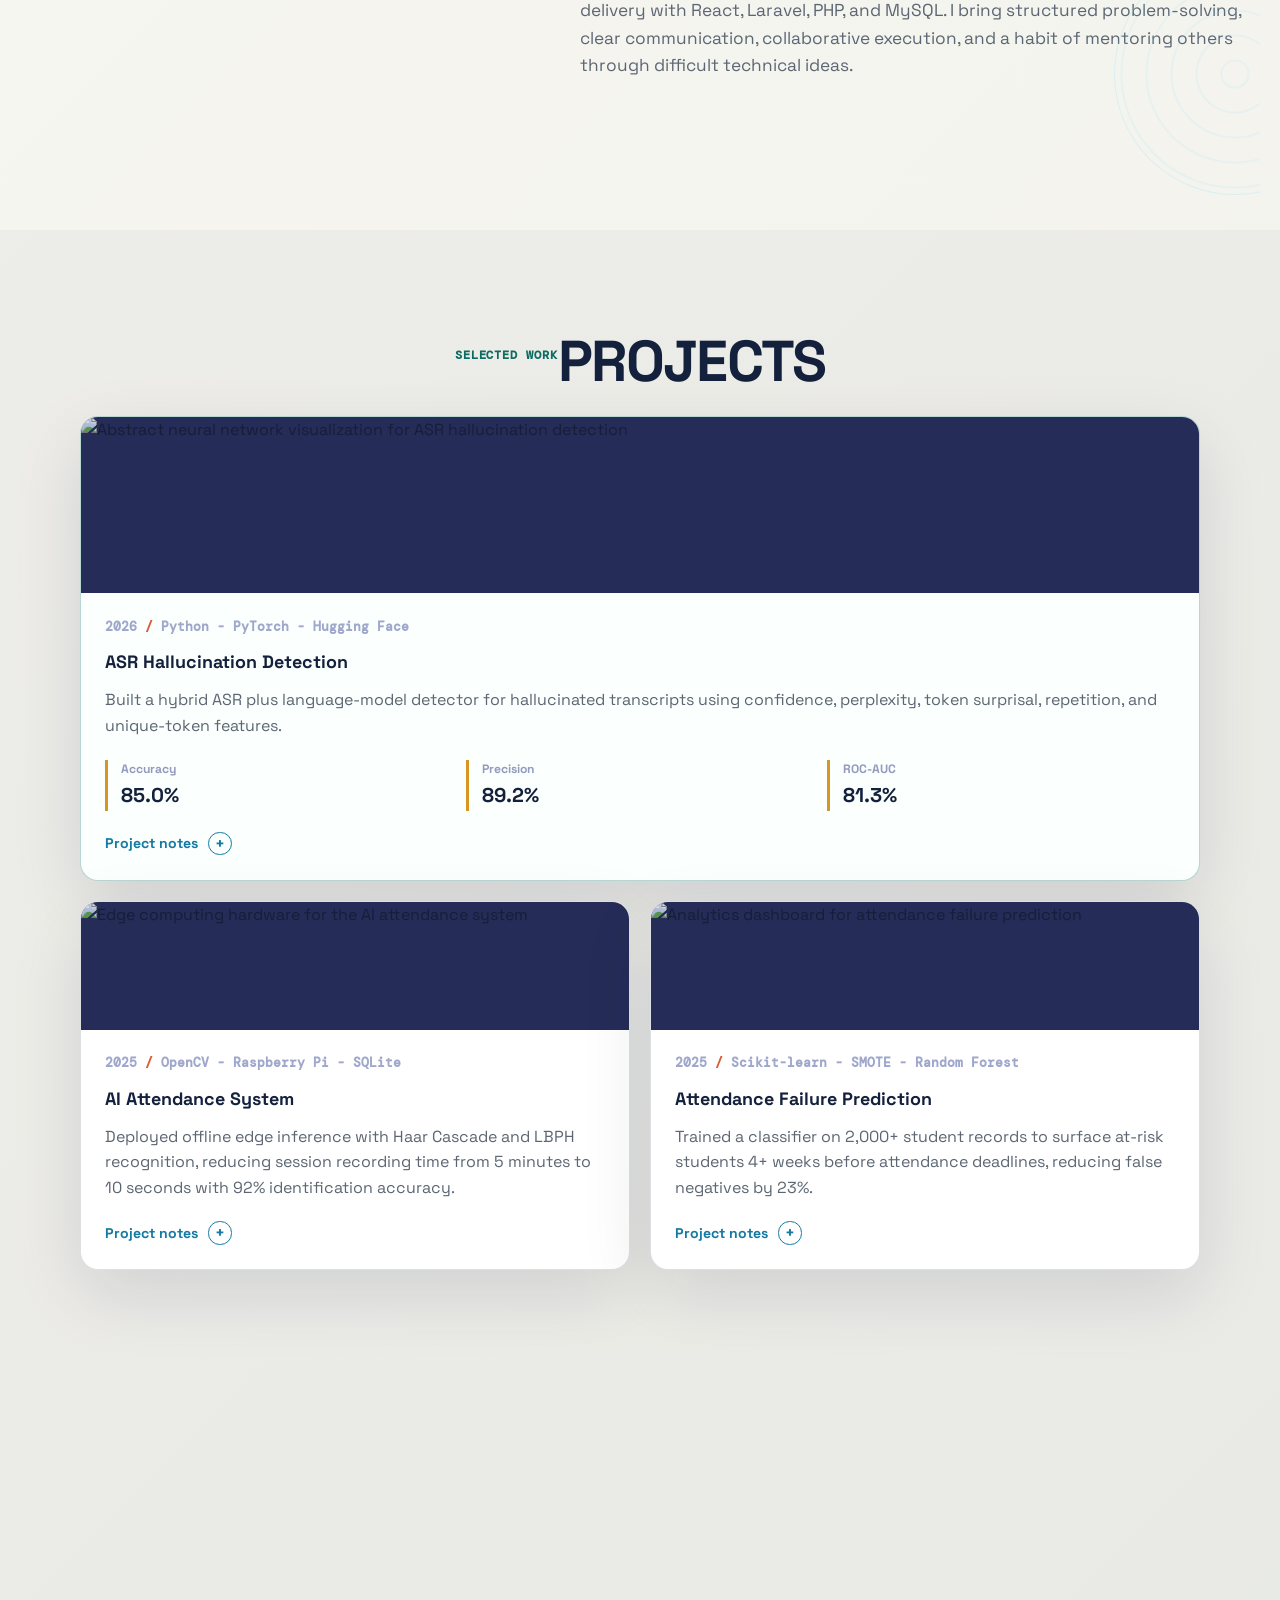
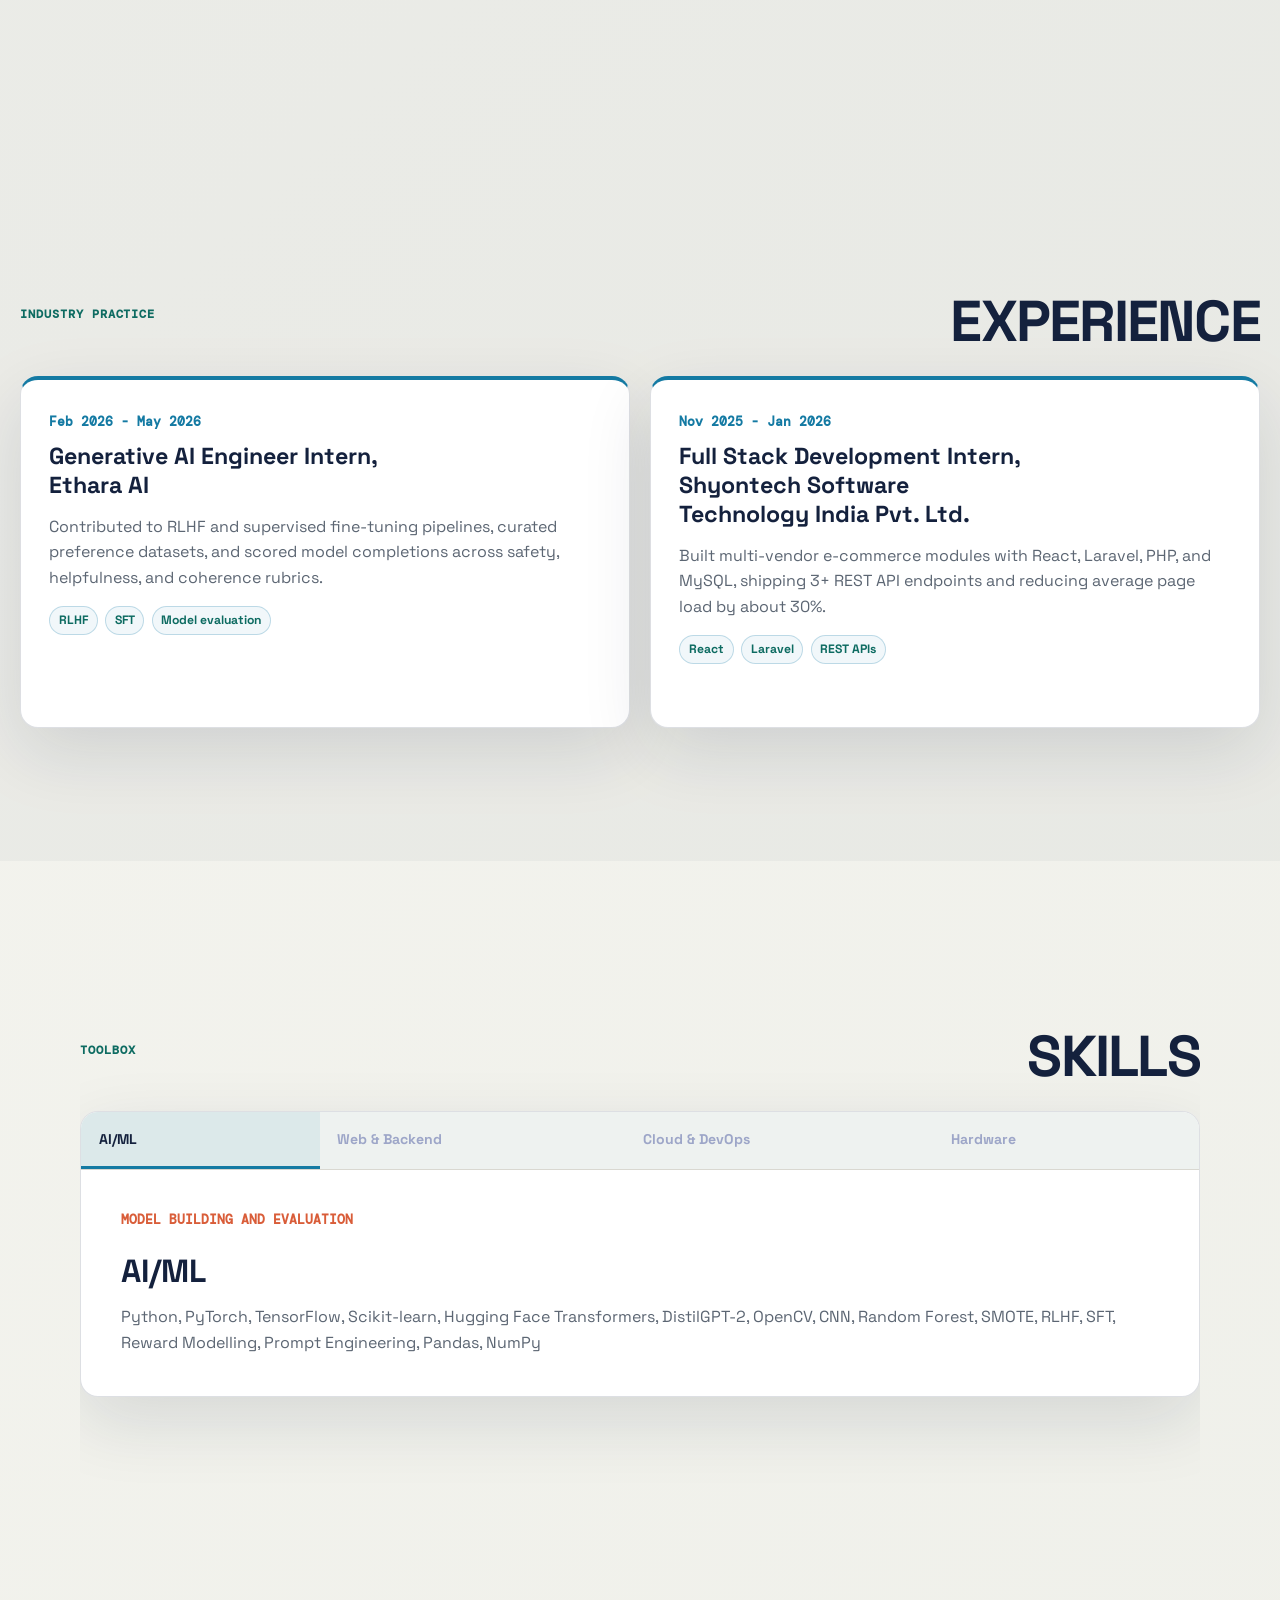
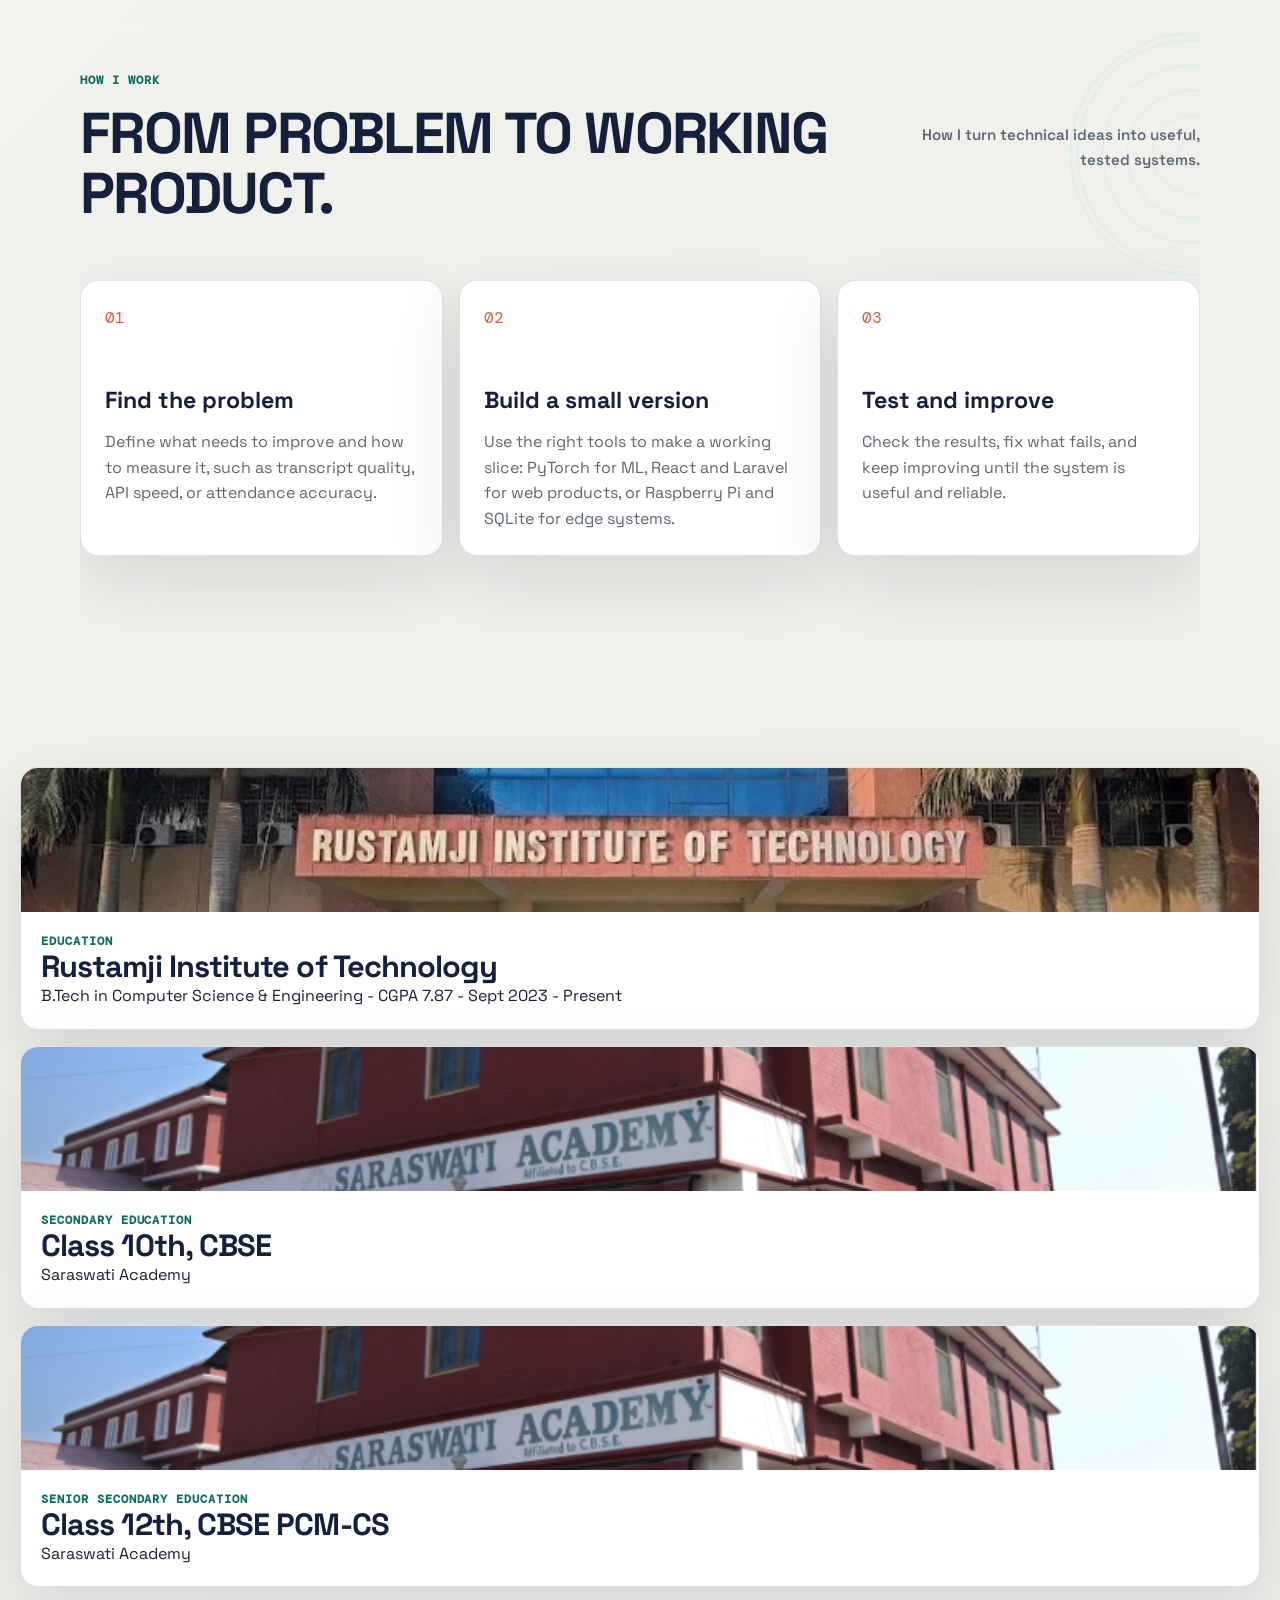
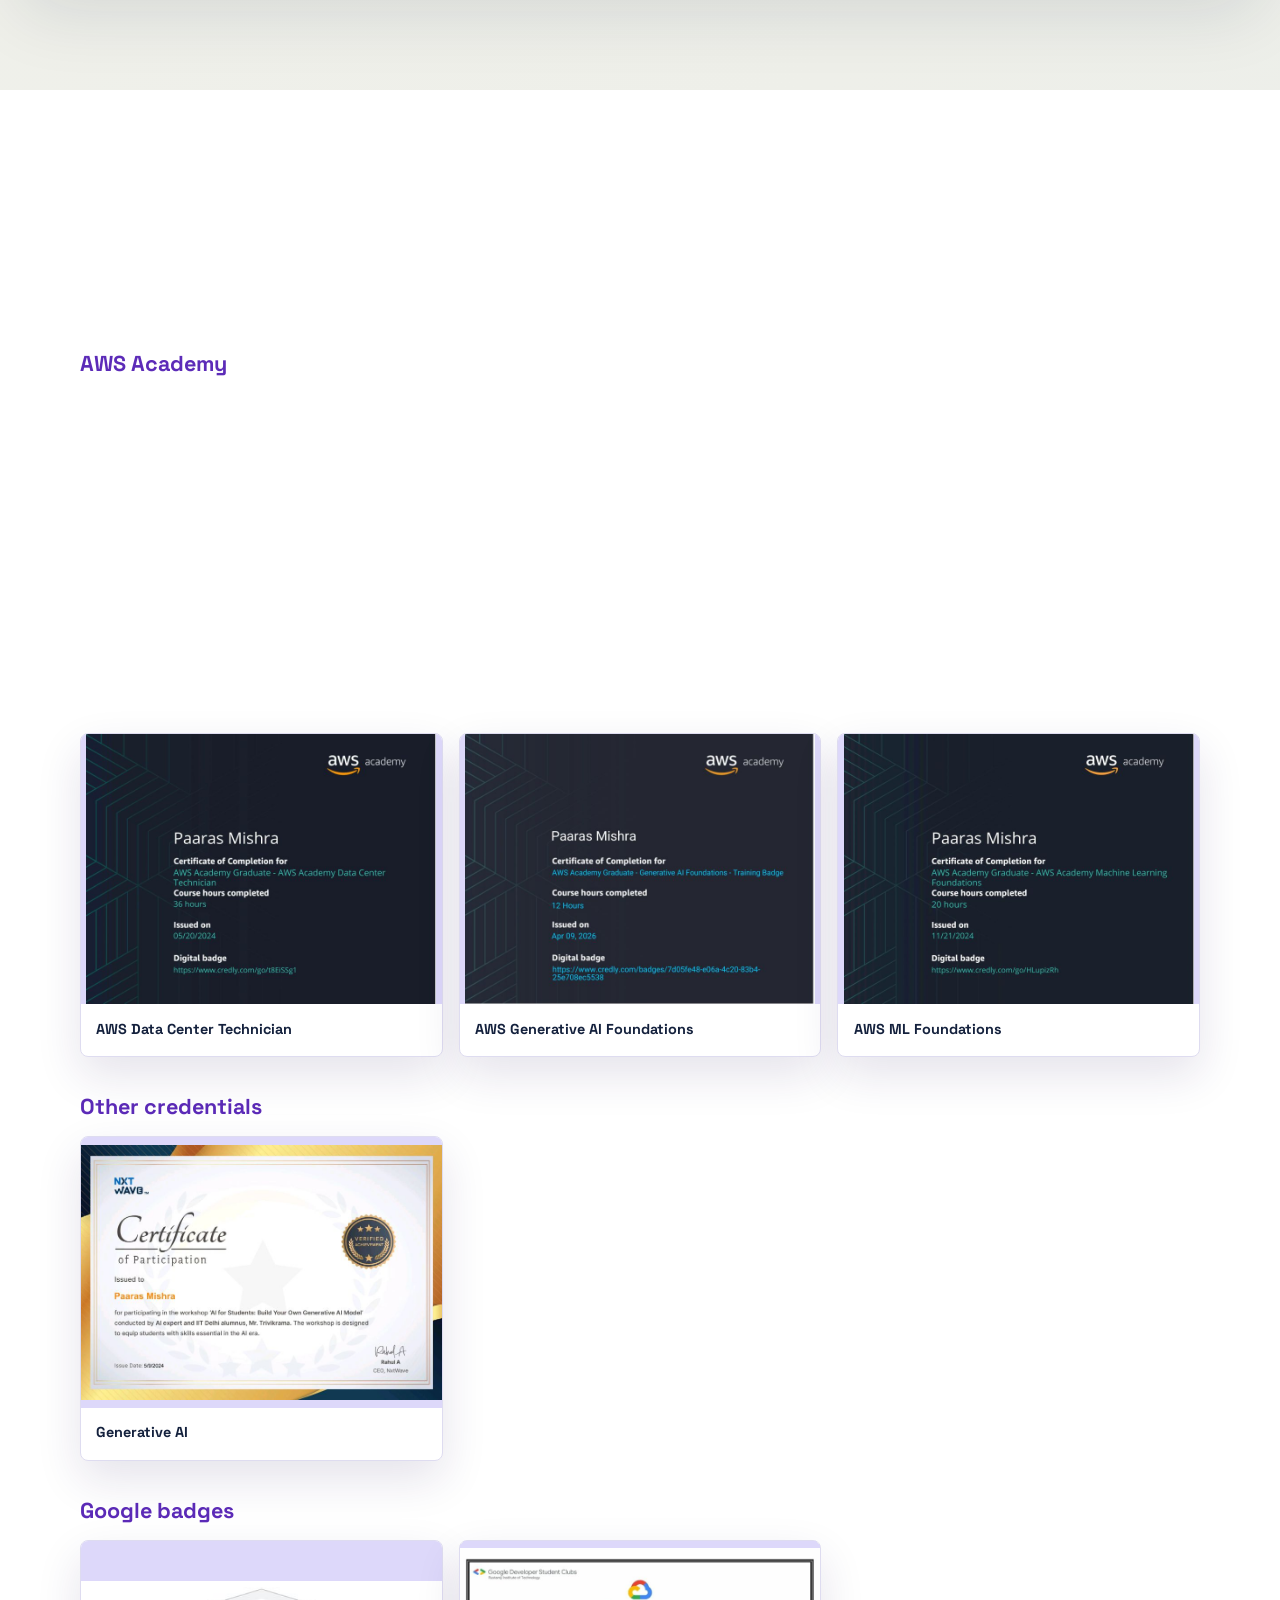
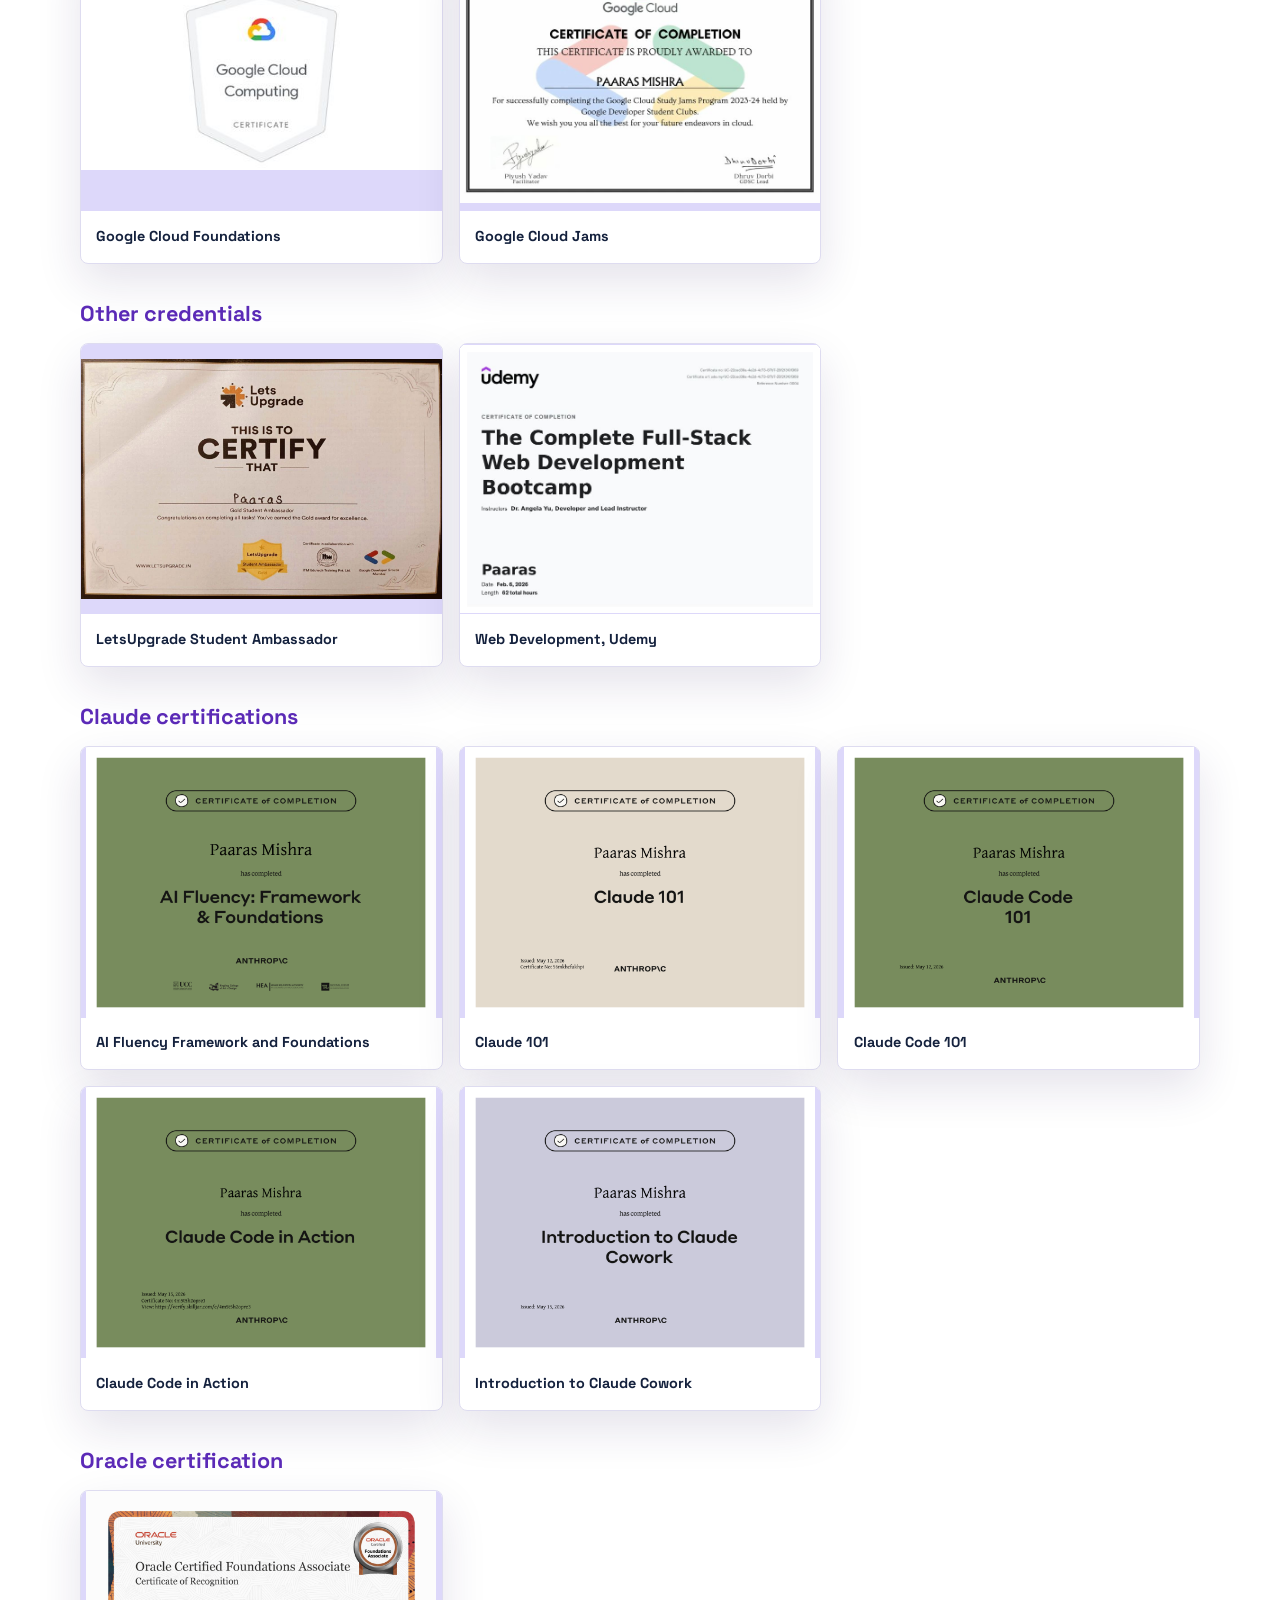
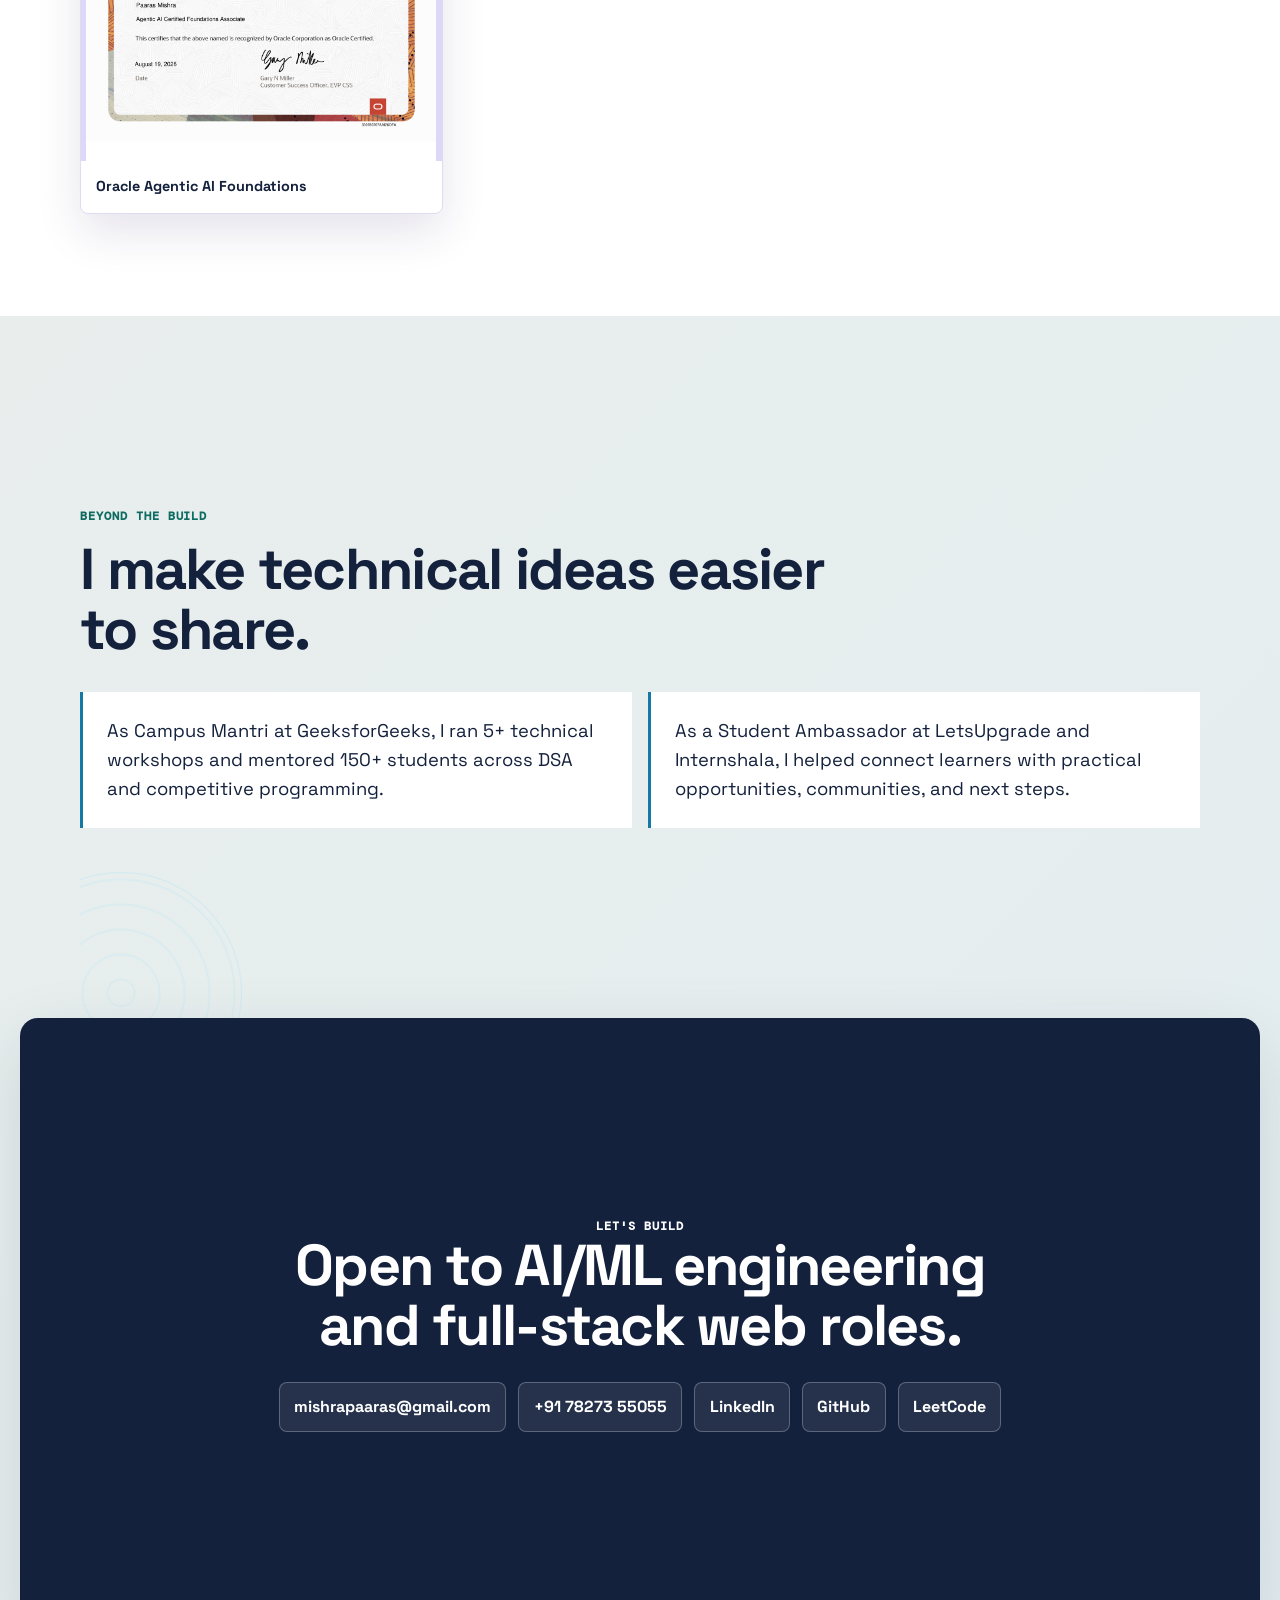
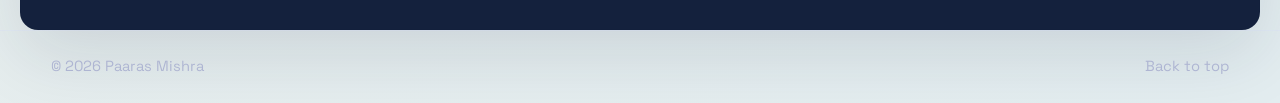
==== commit 97b22021: "Simplify credentials heading" ====
--- a/index.html
+++ b/index.html
@@ -292,10 +292,8 @@
       <section class="section certifications editorial-screen screen-certificates" id="certifications" aria-labelledby="certifications-title">
         <div class="section-heading" data-reveal>
           <div>
-            <p class="eyebrow">Credentials</p>
             <h2 id="certifications-title">Credentials</h2>
           </div>
-          <p class="certifications-summary">Certifications across AI, cloud, development, and community work.</p>
         </div>
 
         <div class="credential-tabs" role="tablist" aria-label="Credential categories" data-reveal>
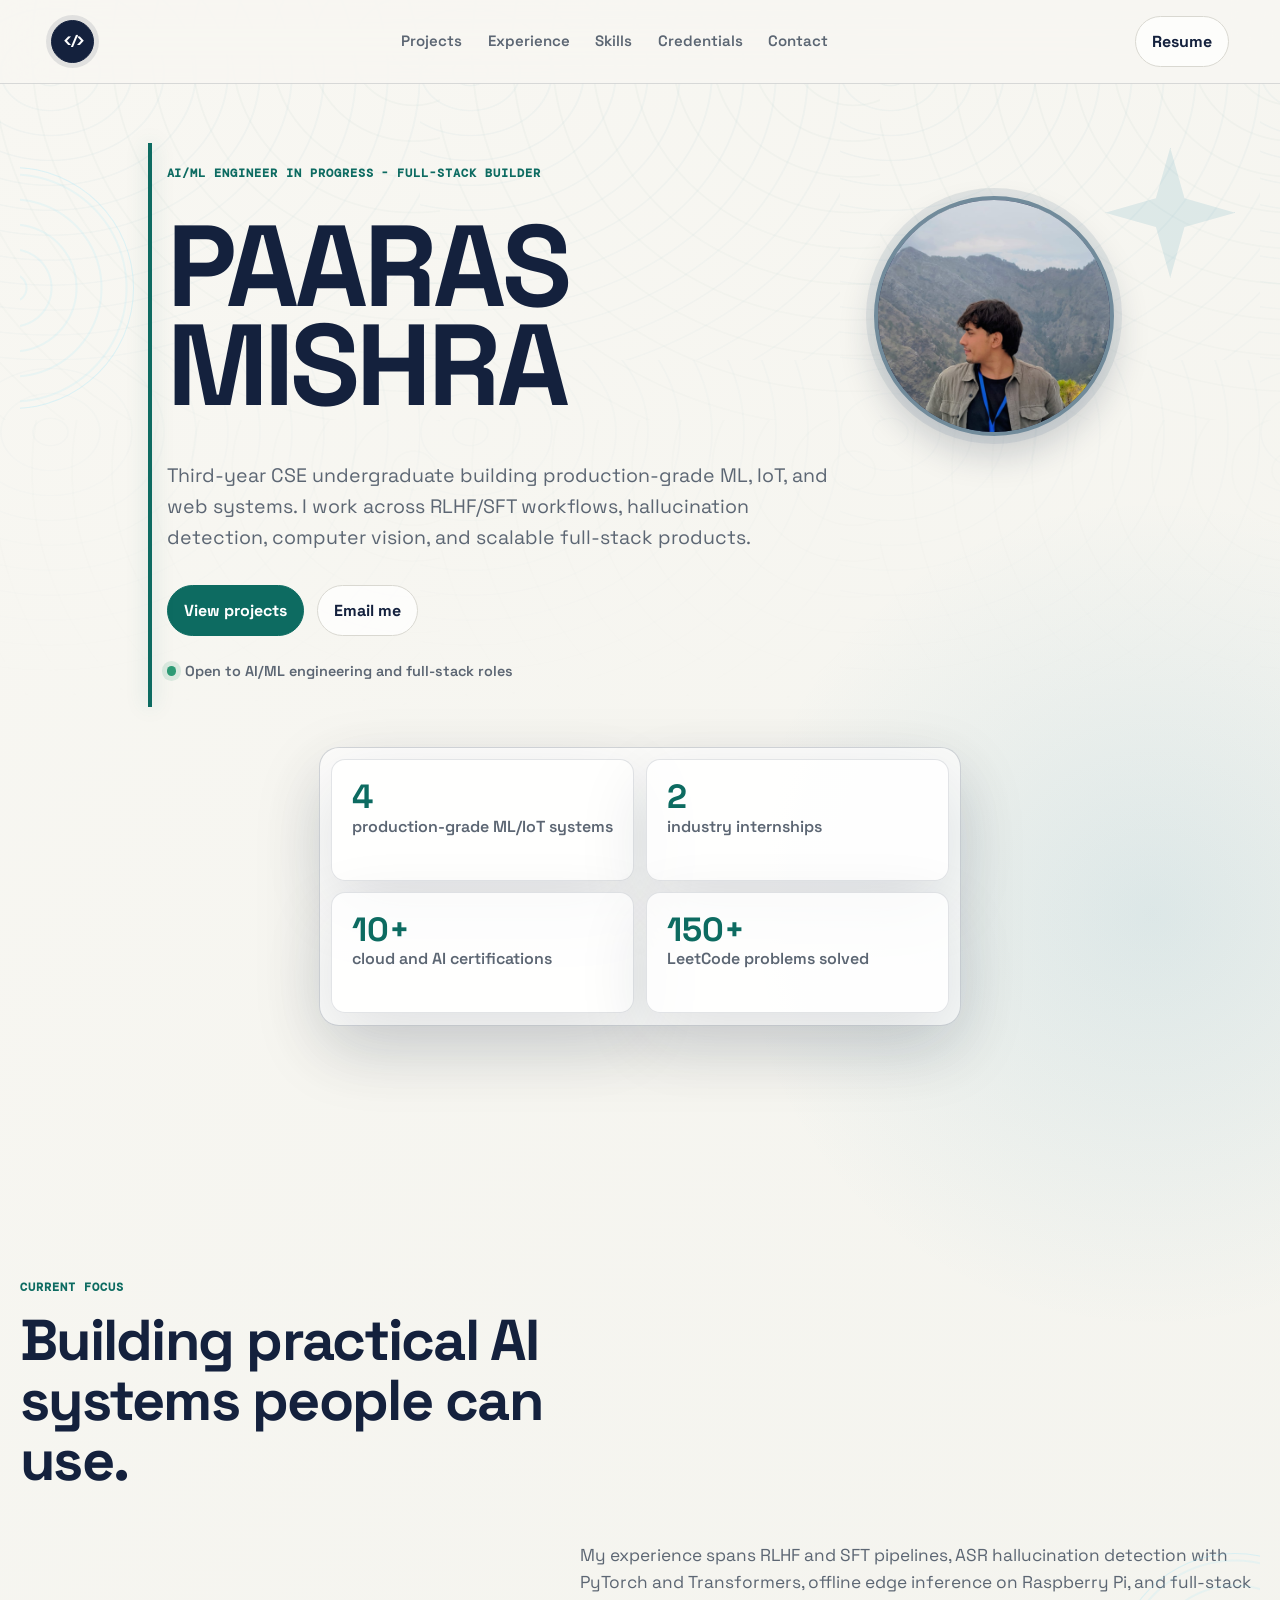
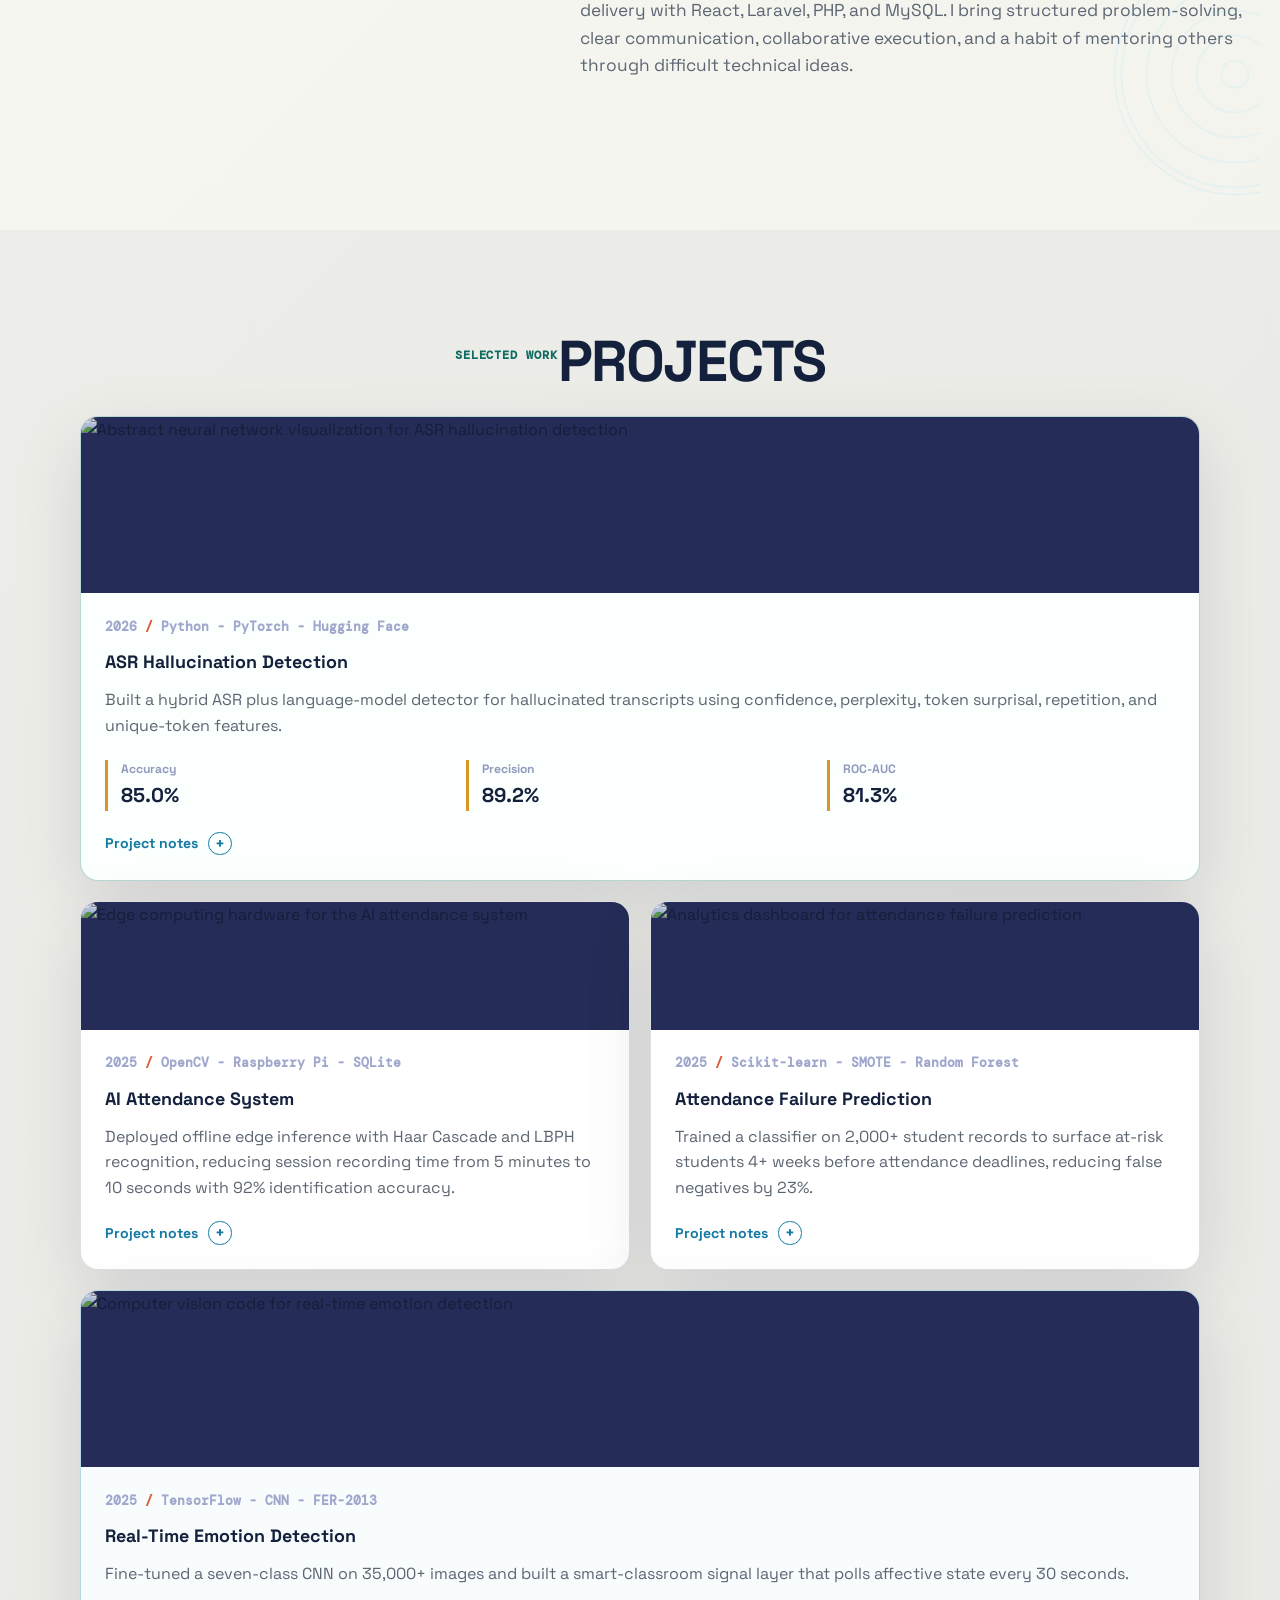
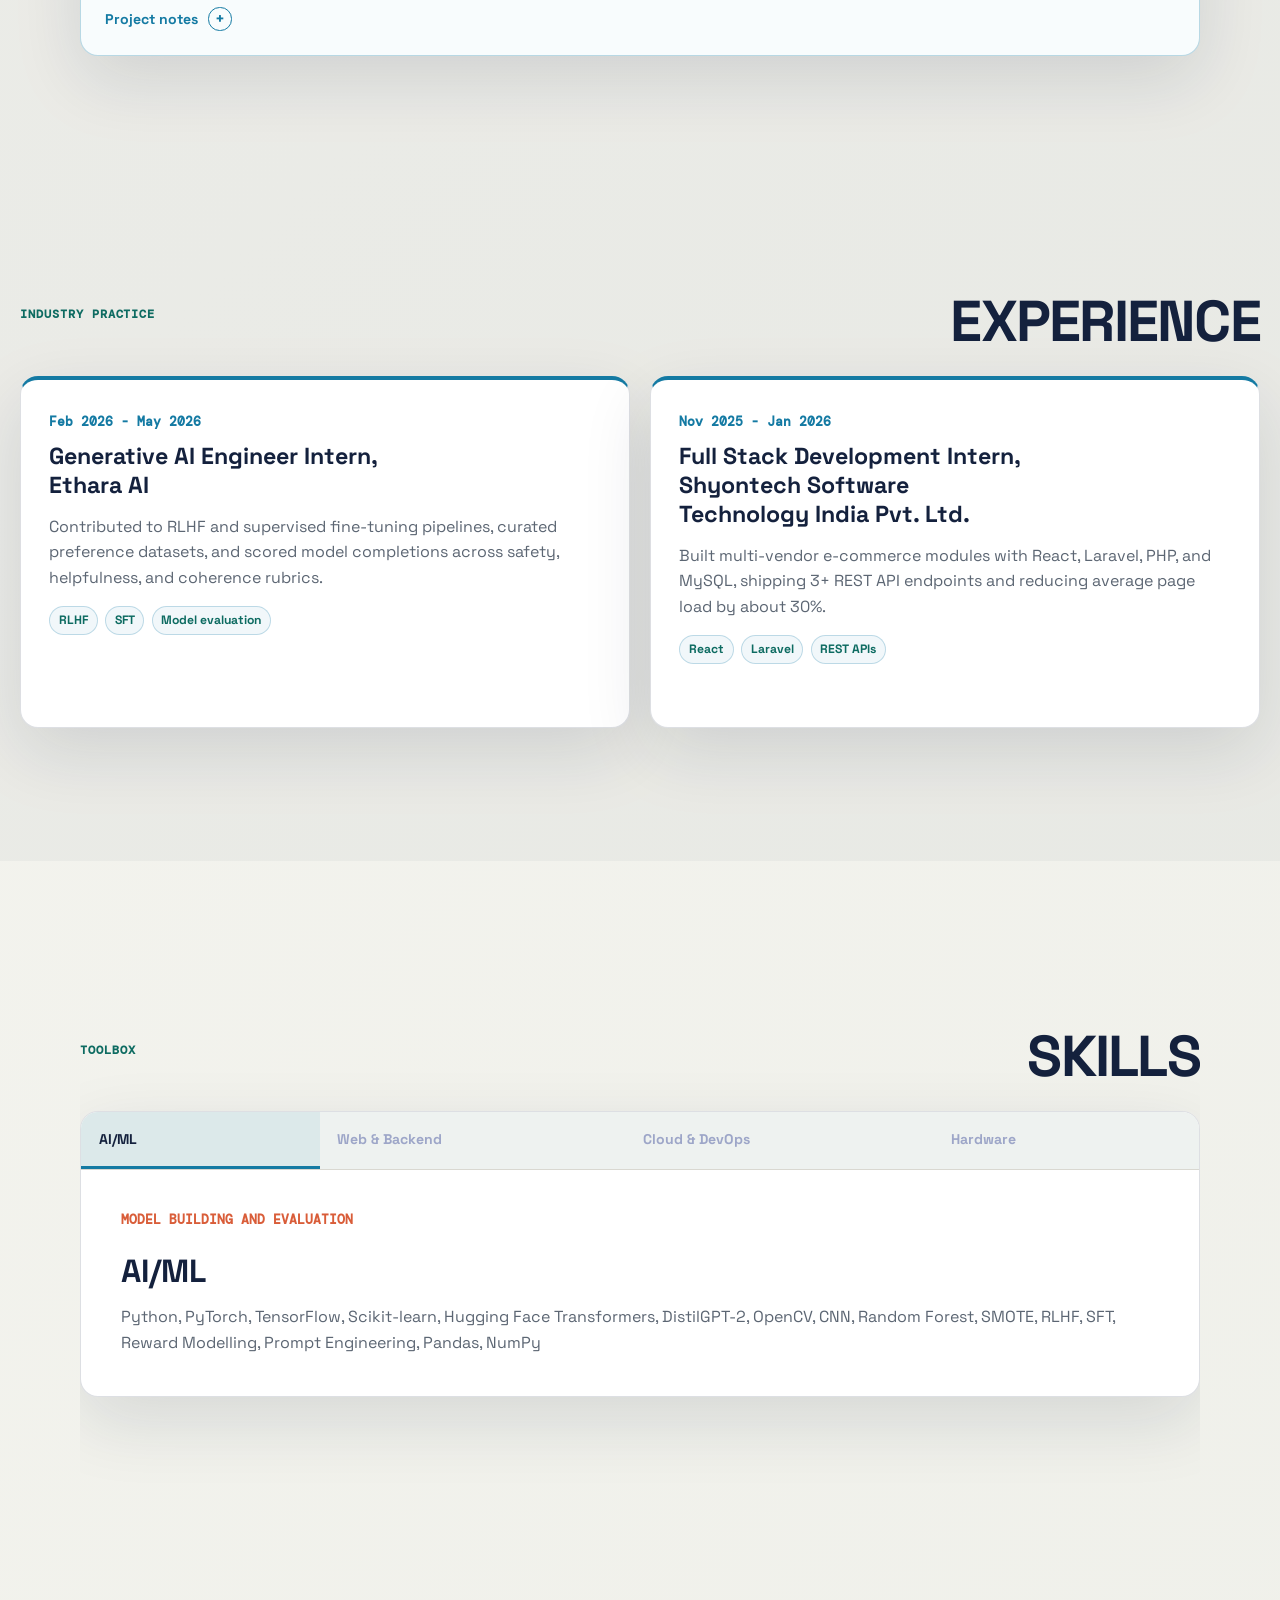
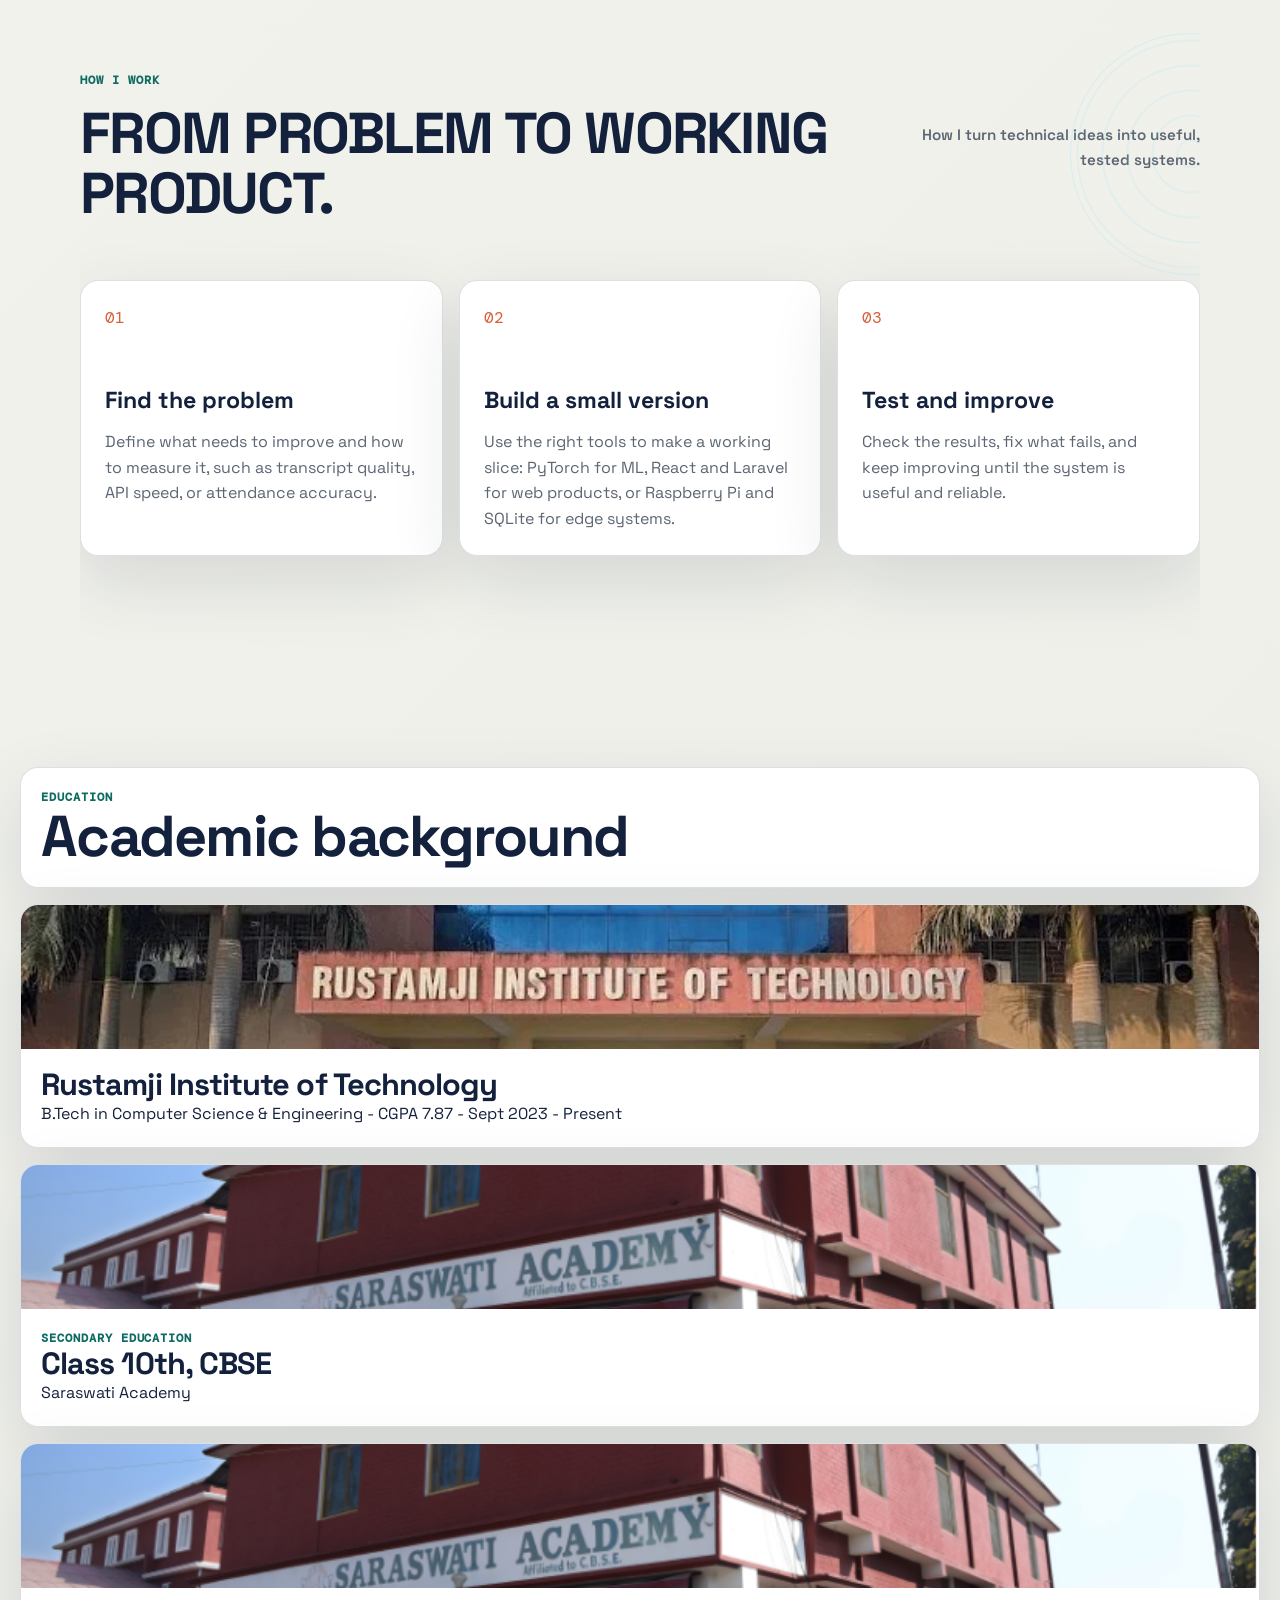
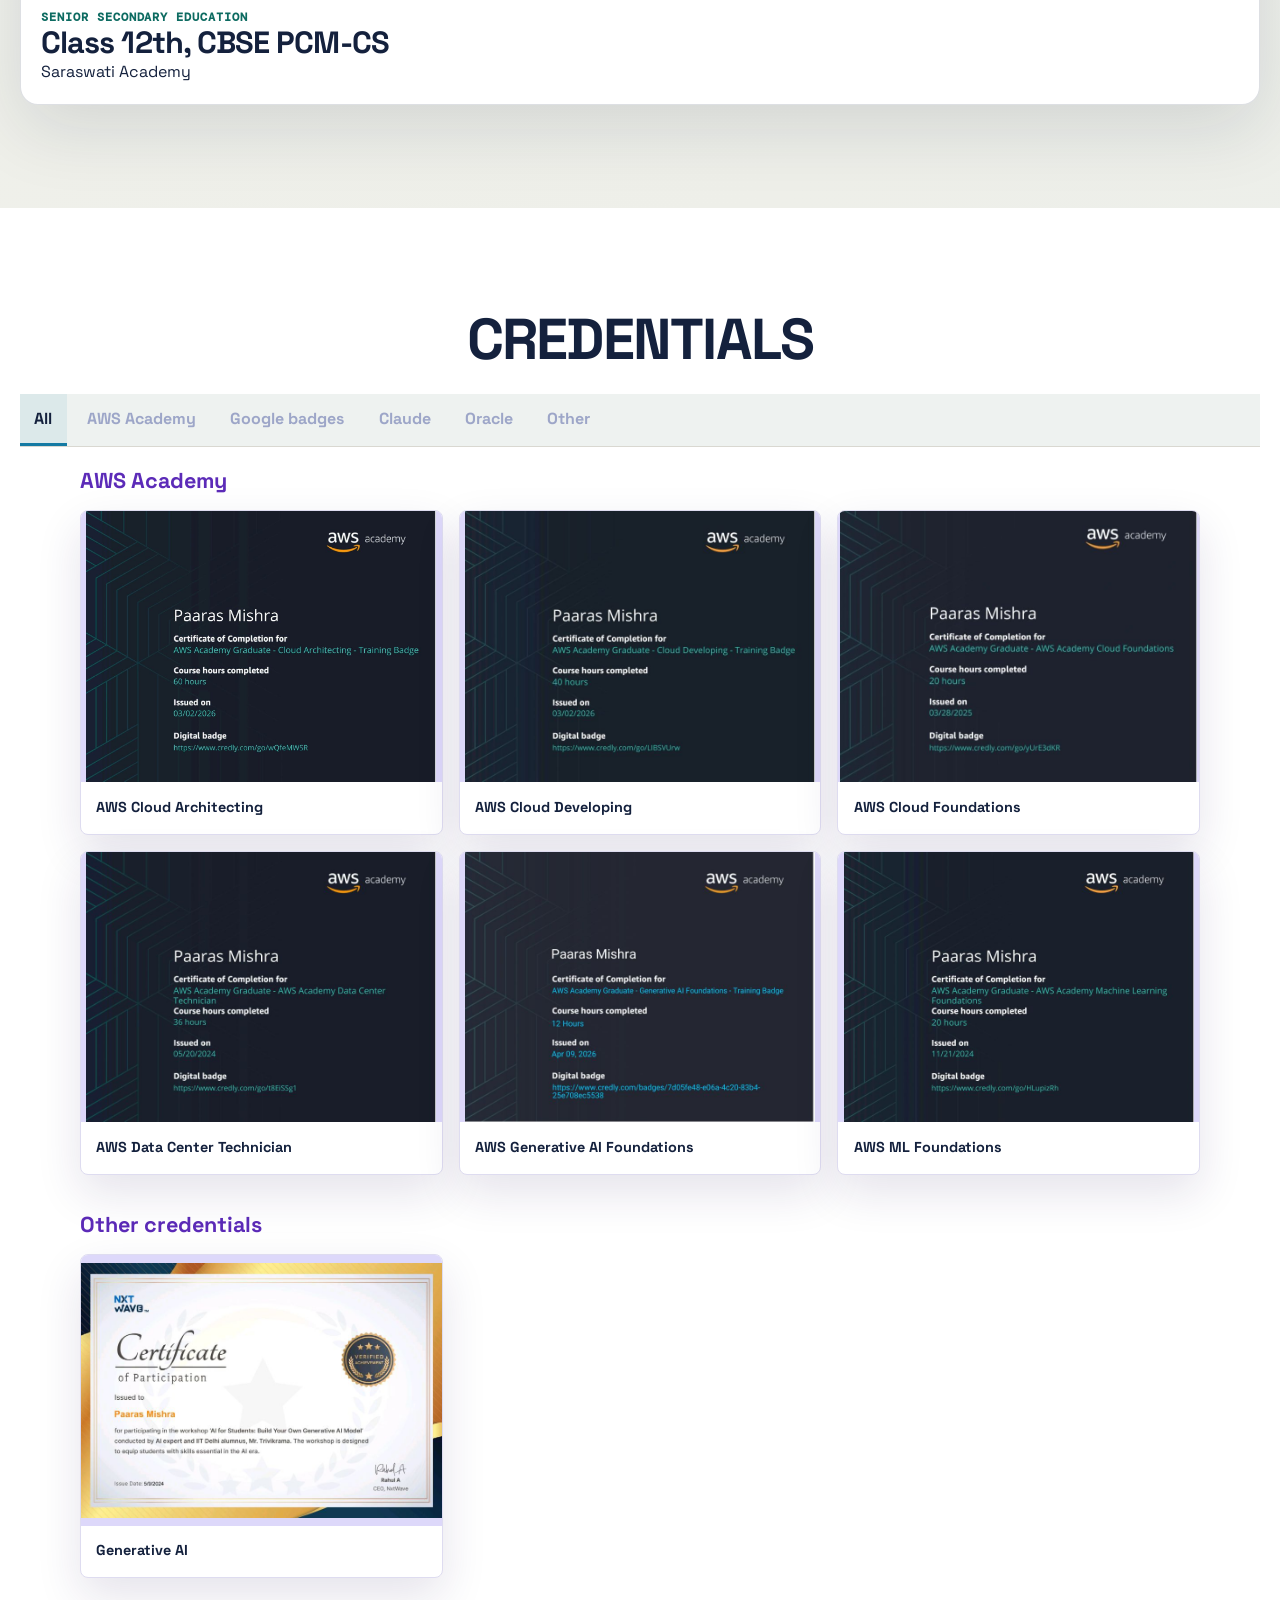
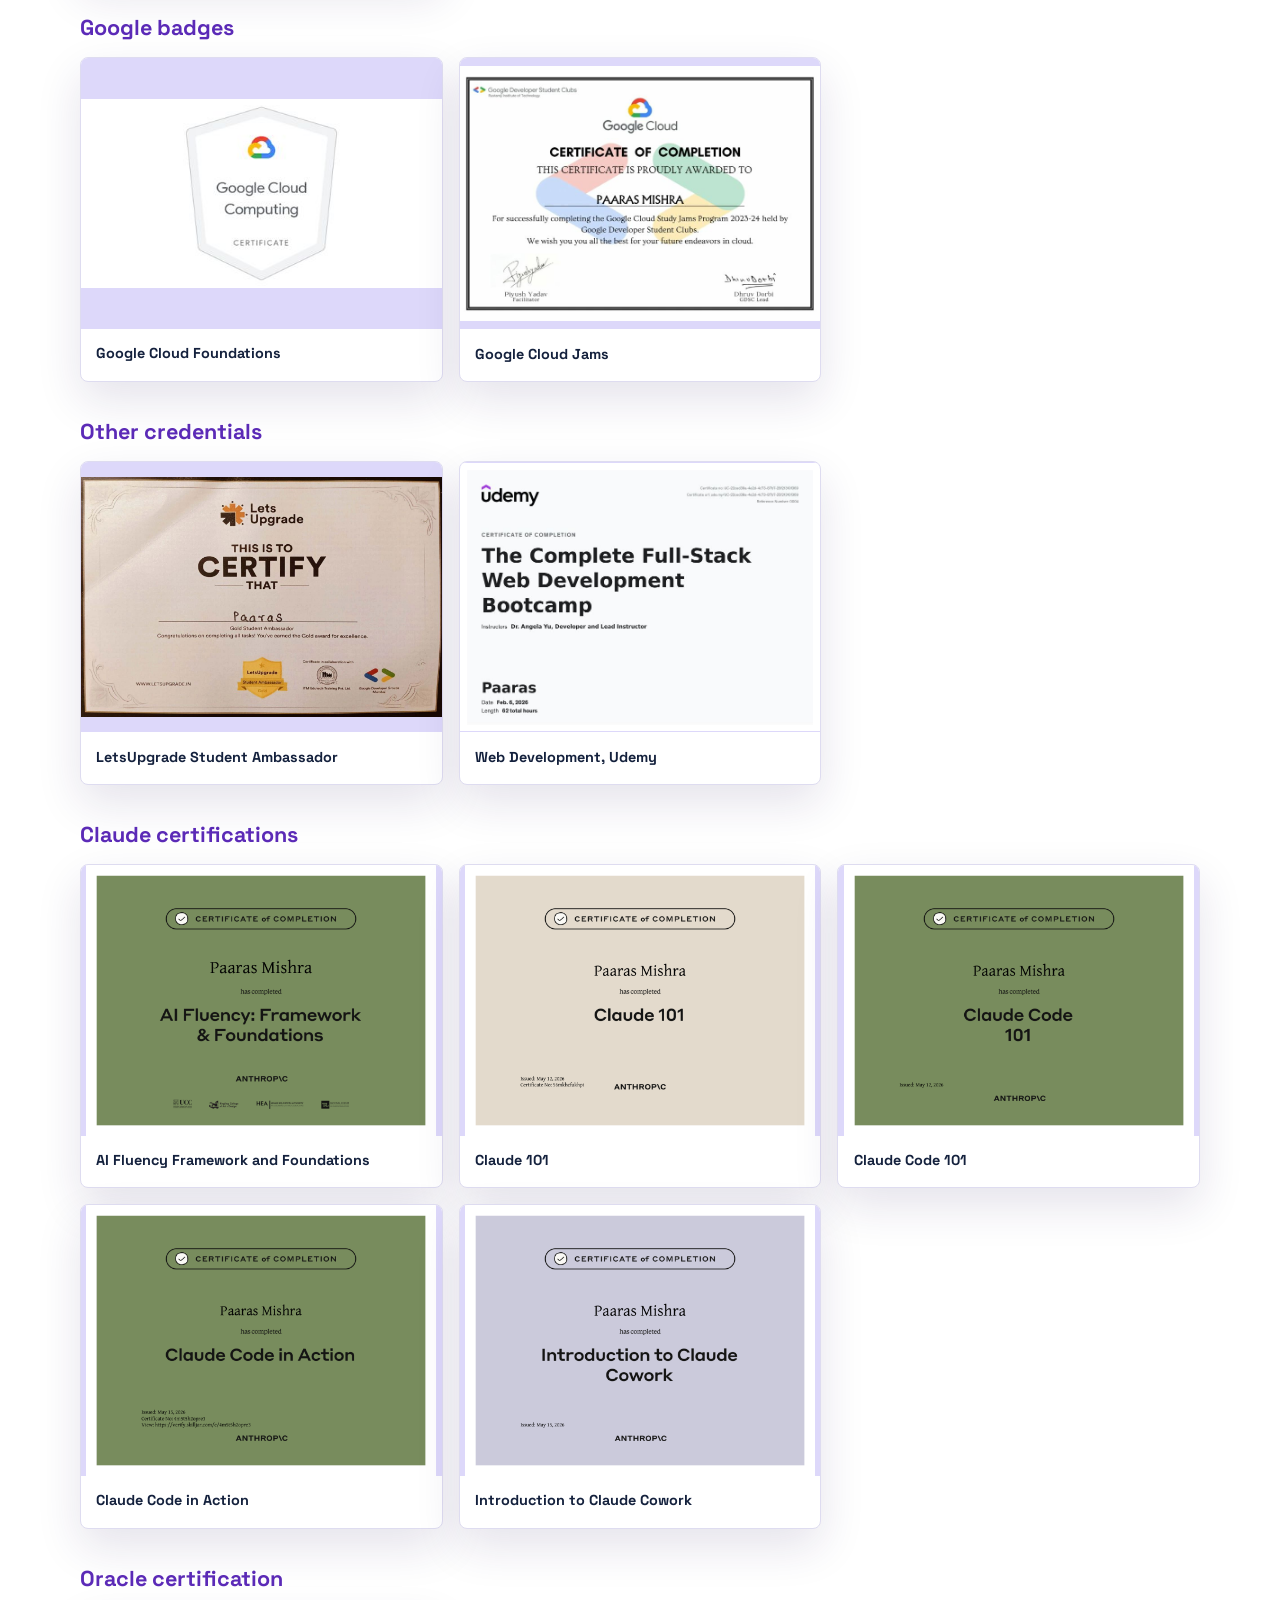
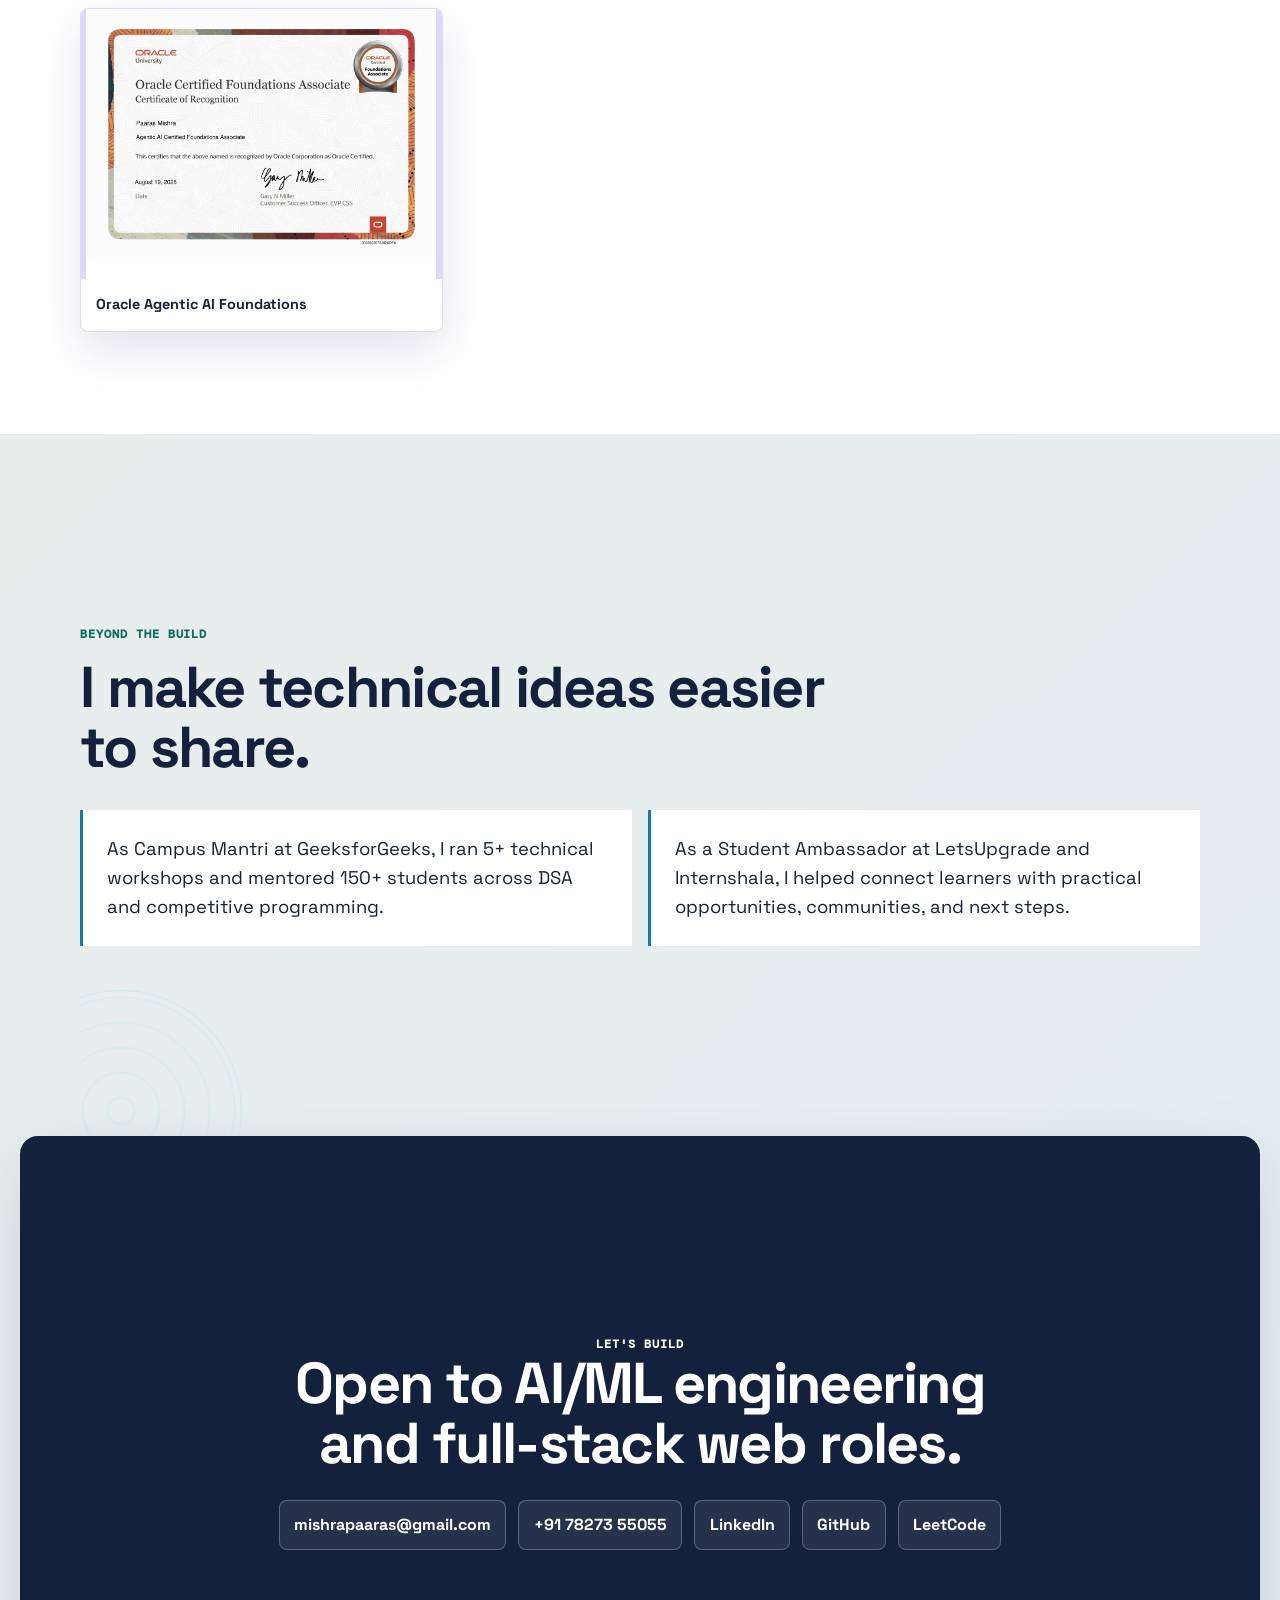
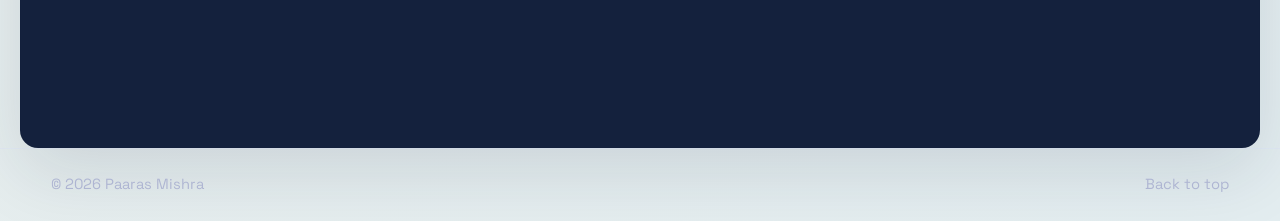
==== commit 42b9e831: "Fix education section heading" ====
--- a/index.html
+++ b/index.html
@@ -269,9 +269,12 @@
       </section>
 
       <section class="section credentials editorial-screen screen-education" data-reveal>
+        <div class="education-heading">
+          <p class="eyebrow">Education</p>
+          <h2>Academic background</h2>
+        </div>
         <div class="education-card">
           <img src="rustamji-institute-of-technology-gwalior-248659.webp" alt="Rustamji Institute of Technology campus" loading="lazy" />
-          <p class="eyebrow">Education</p>
           <h2>Rustamji Institute of Technology</h2>
           <p>B.Tech in Computer Science & Engineering - CGPA 7.87 - Sept 2023 - Present</p>
         </div>
--- a/styles.css
+++ b/styles.css
@@ -926,6 +926,8 @@
 .skill-kicker { color: var(--coral); font-family: "DM Mono", monospace; }
 
 .credentials { width: 100%; max-width: none; grid-template-columns: repeat(3, minmax(0, 1fr)); padding-right: max(1rem, calc((100% - 1240px) / 2)); padding-left: max(1rem, calc((100% - 1240px) / 2)); }
+.education-heading { grid-column: 1 / -1; }
+.education-heading h2 { margin: 0; }
 .education-card { overflow: hidden; }
 .education-card img { display: block; width: 100%; height: 9rem; object-fit: cover; margin: -1.25rem -1.25rem 1.25rem; width: calc(100% + 2.5rem); }
 .education-card h2 { font-size: clamp(1.45rem, 2.4vw, 2.2rem); }
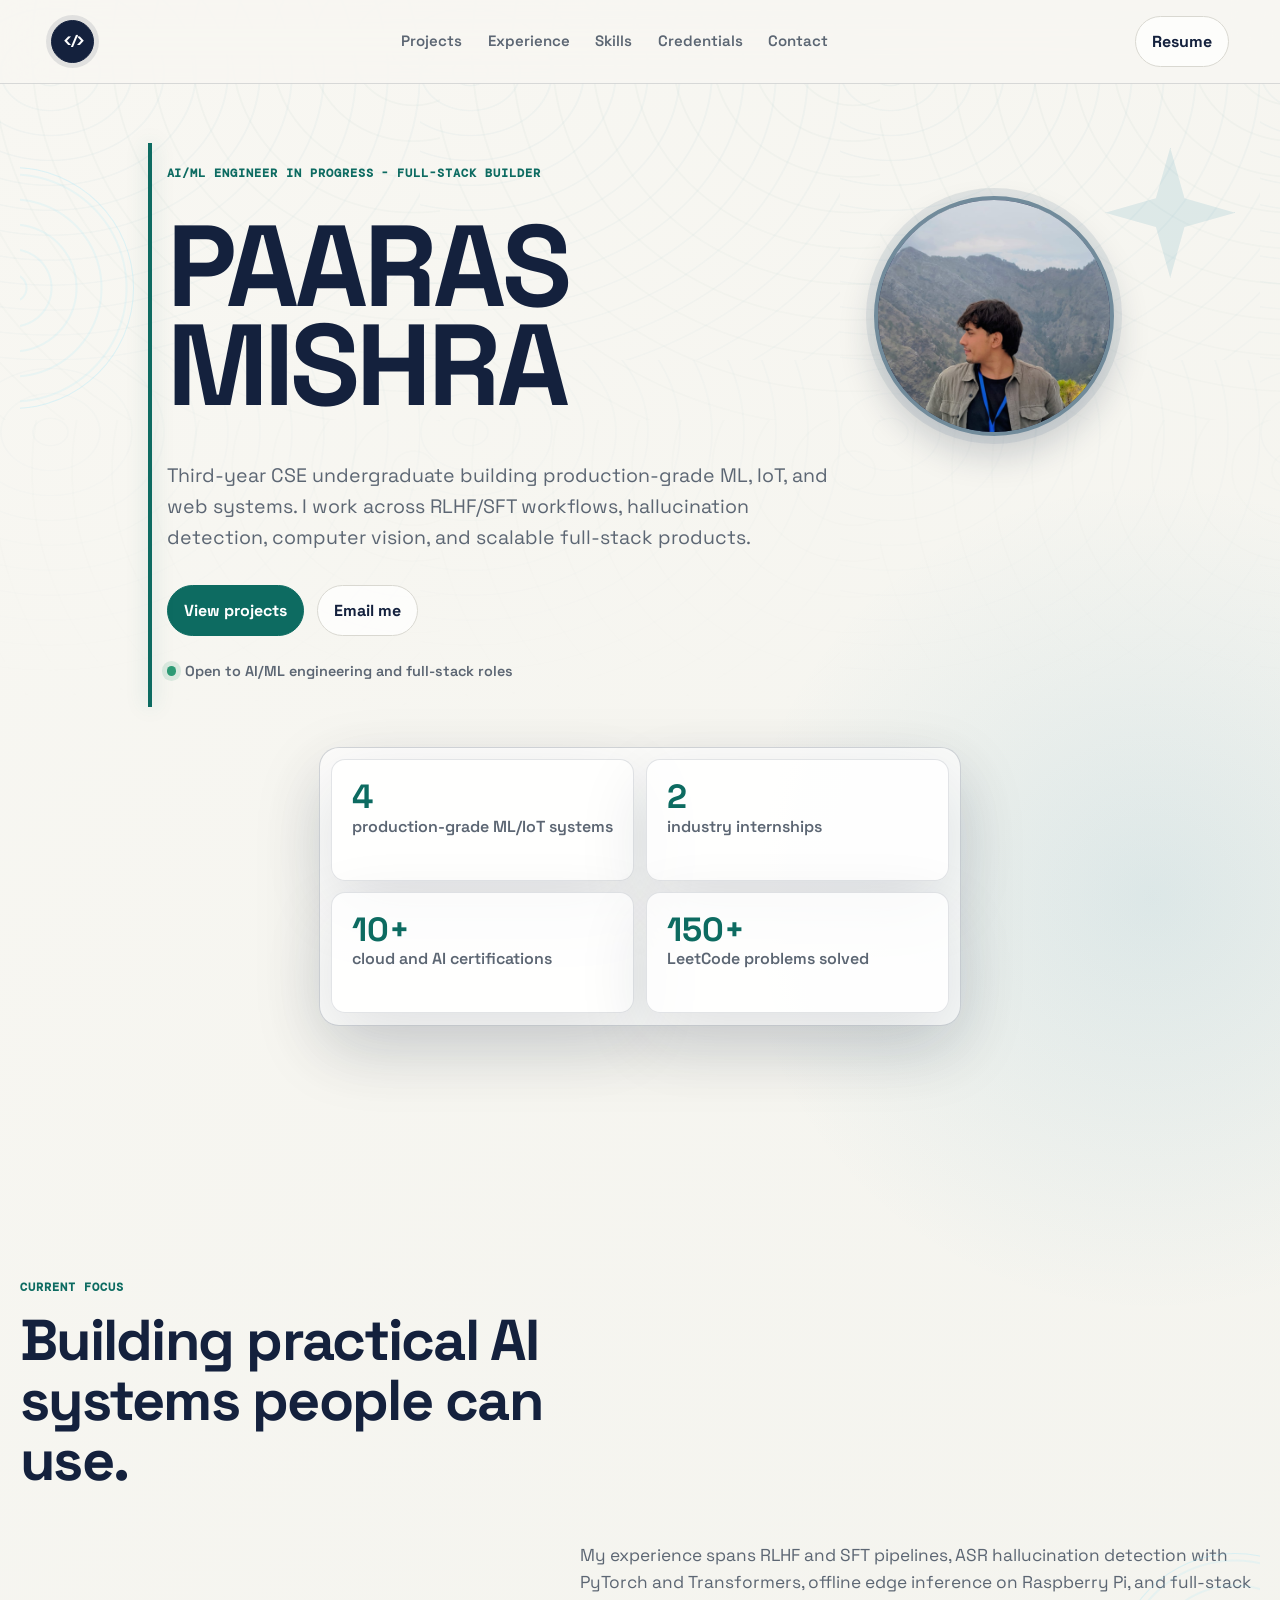
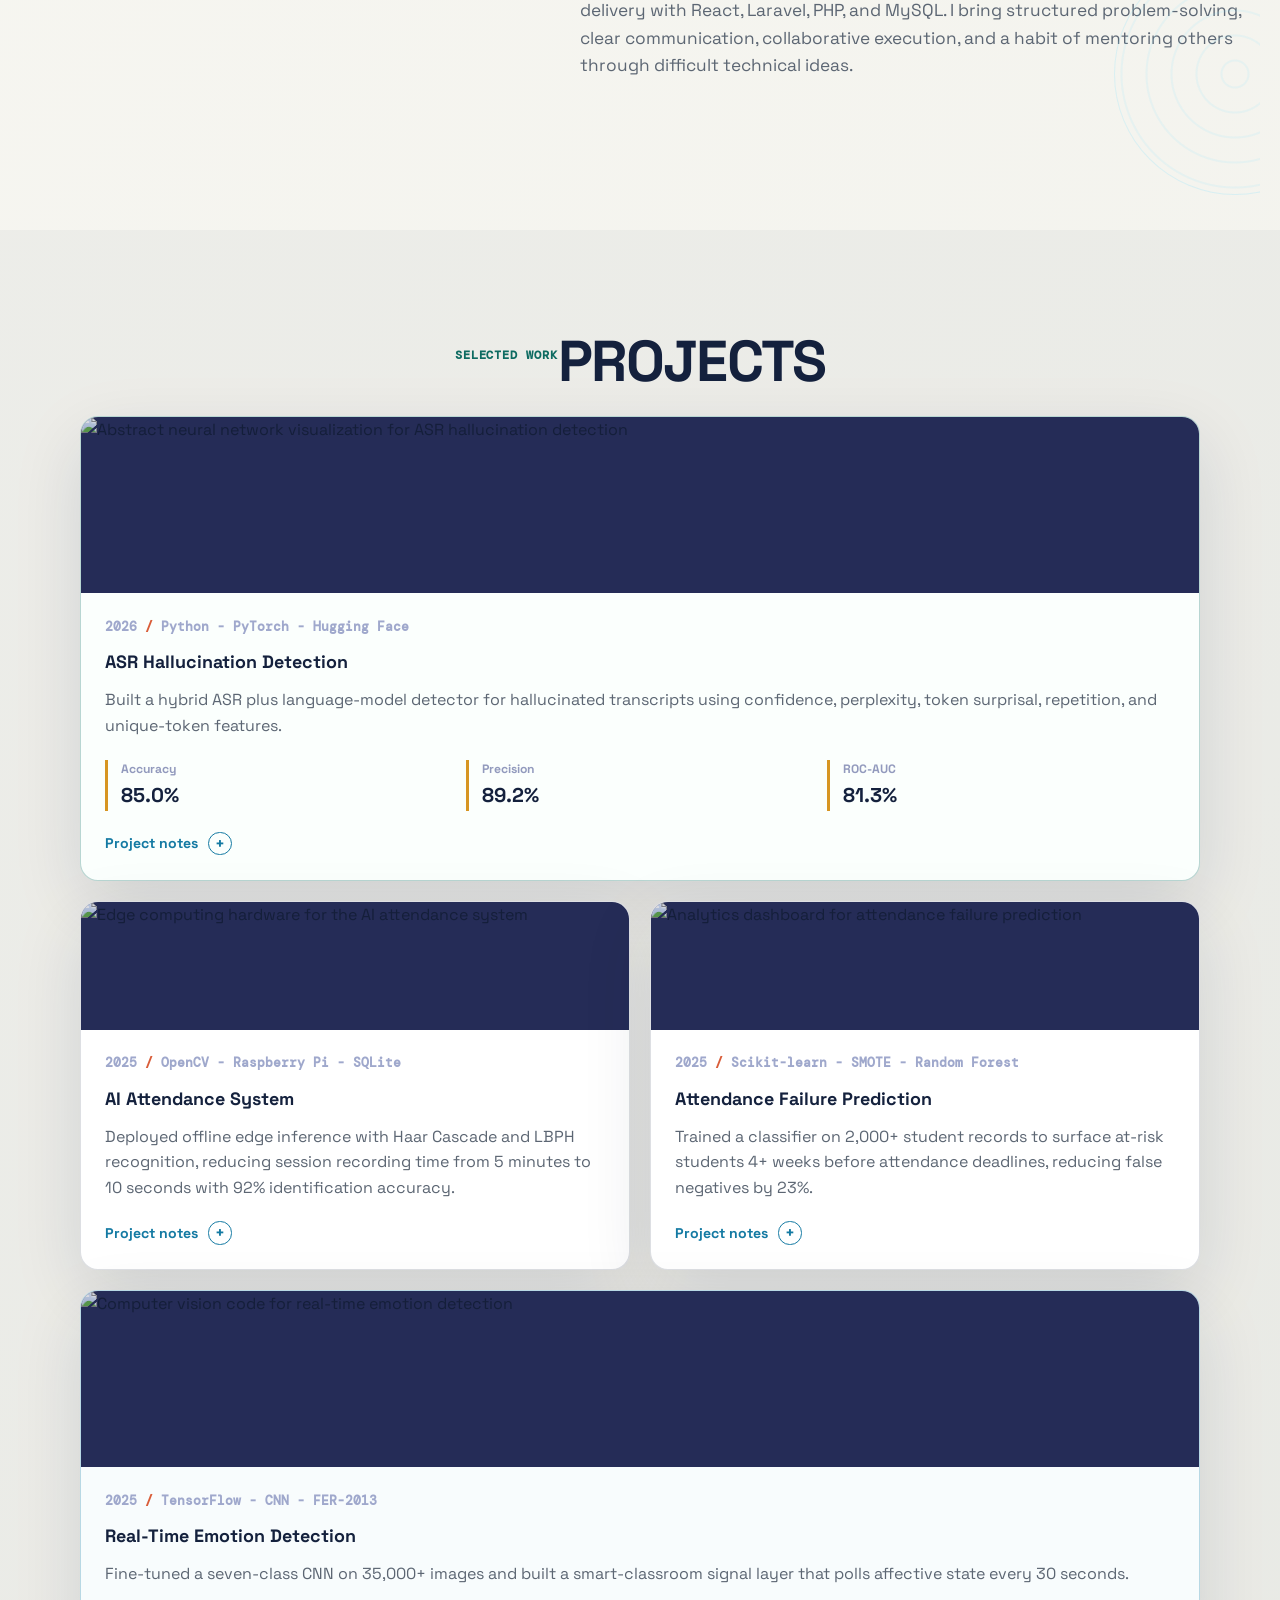
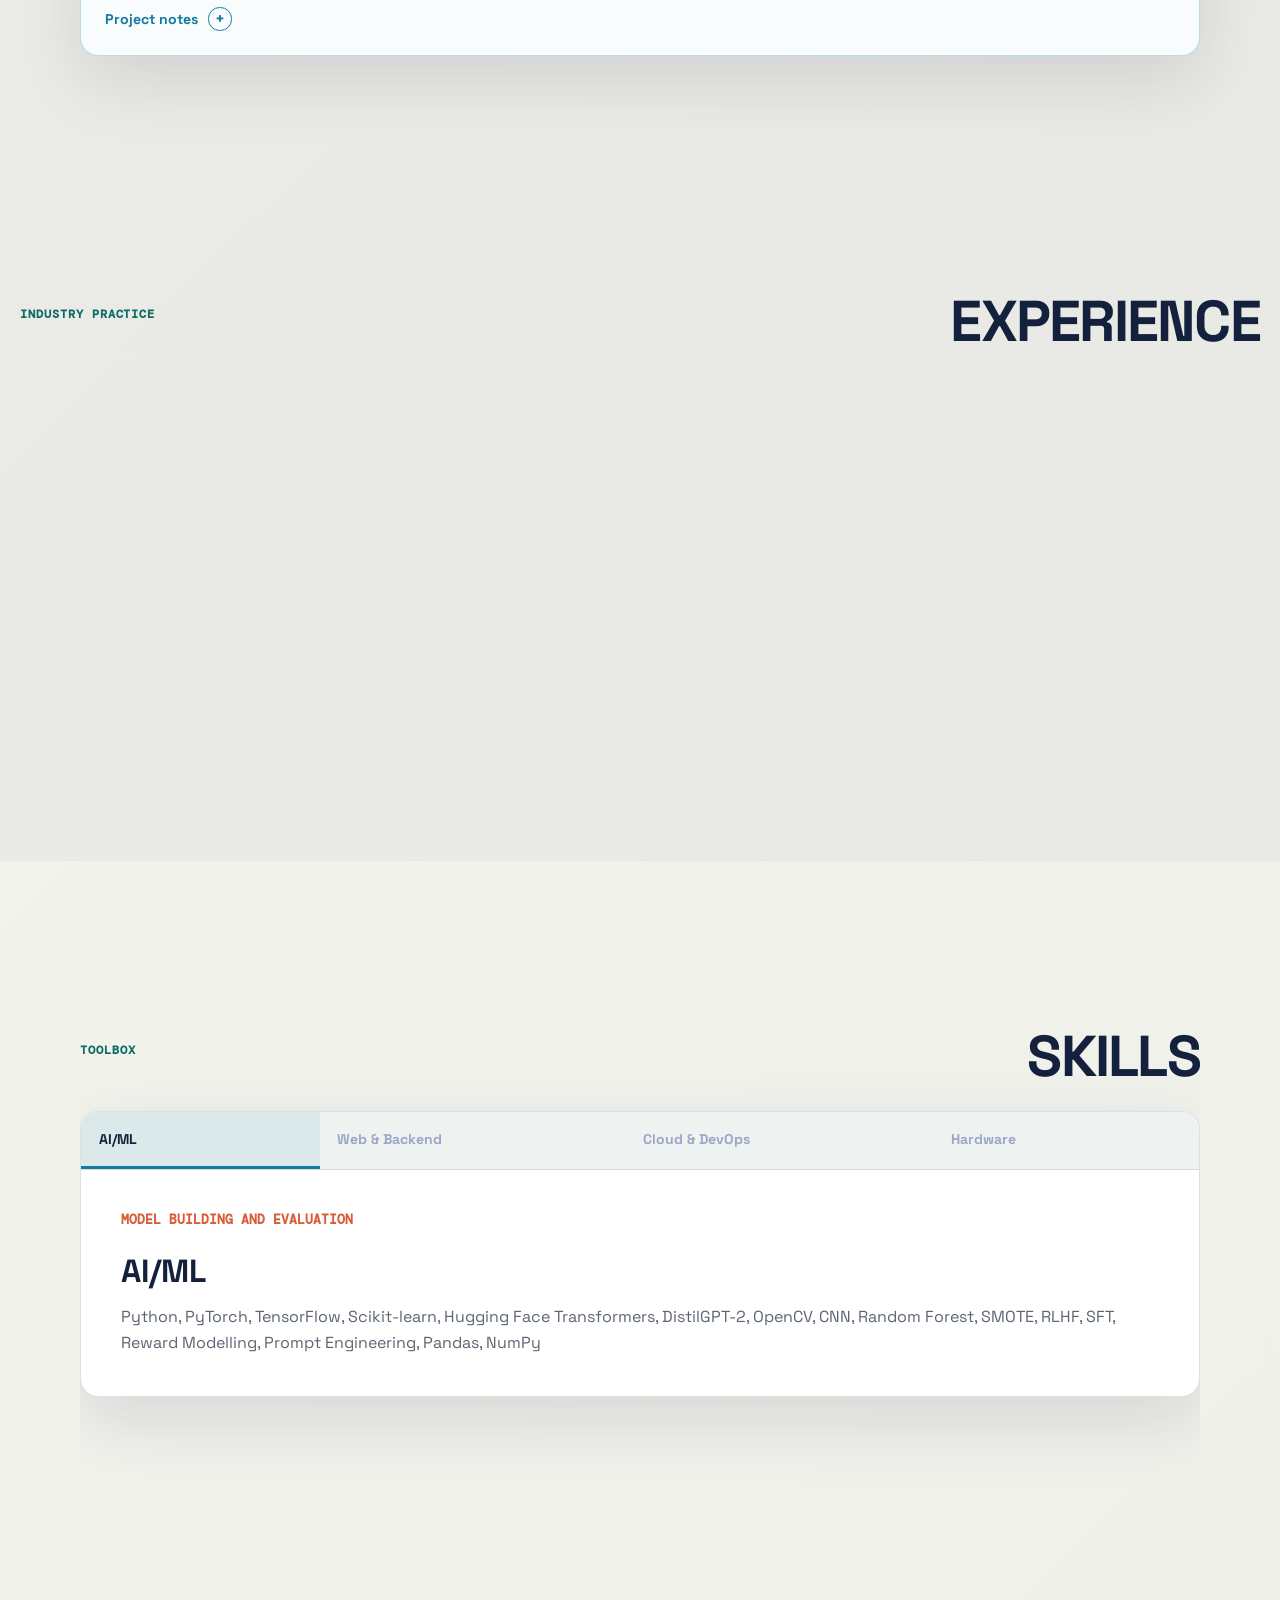
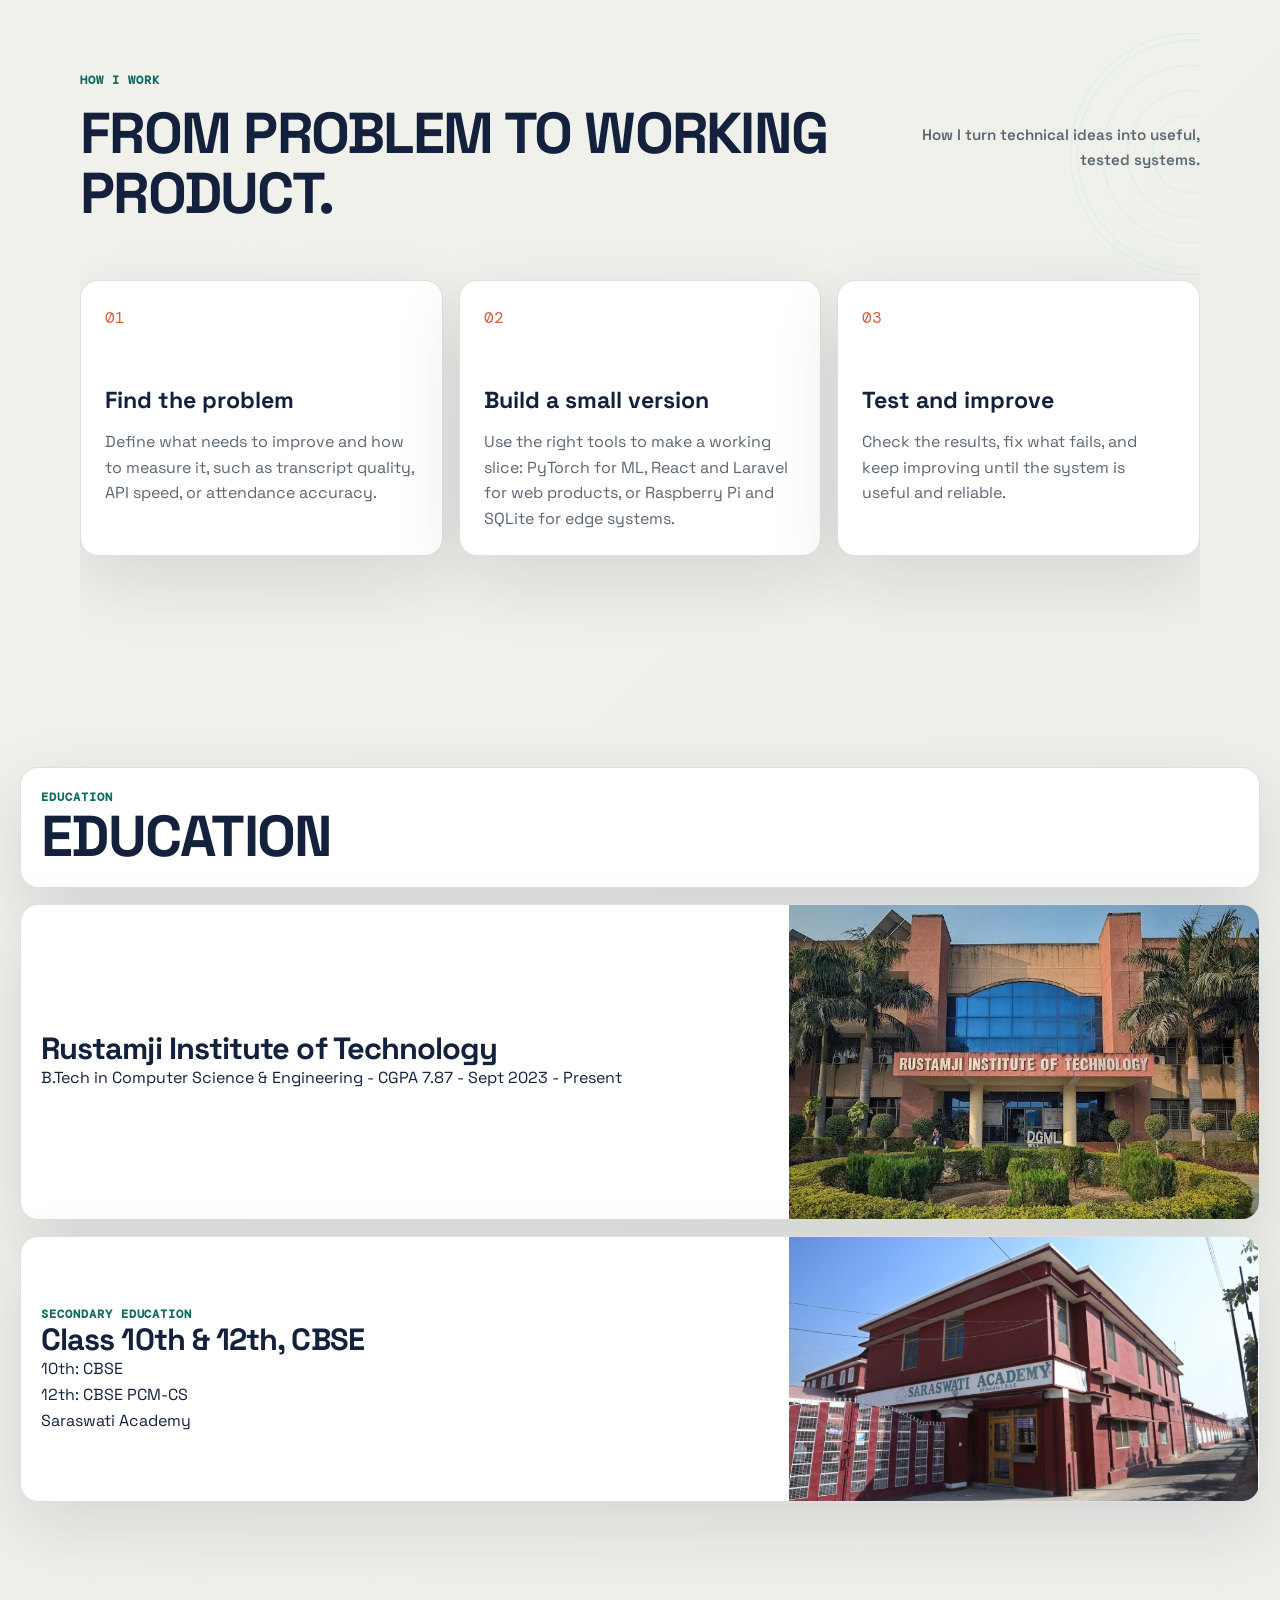
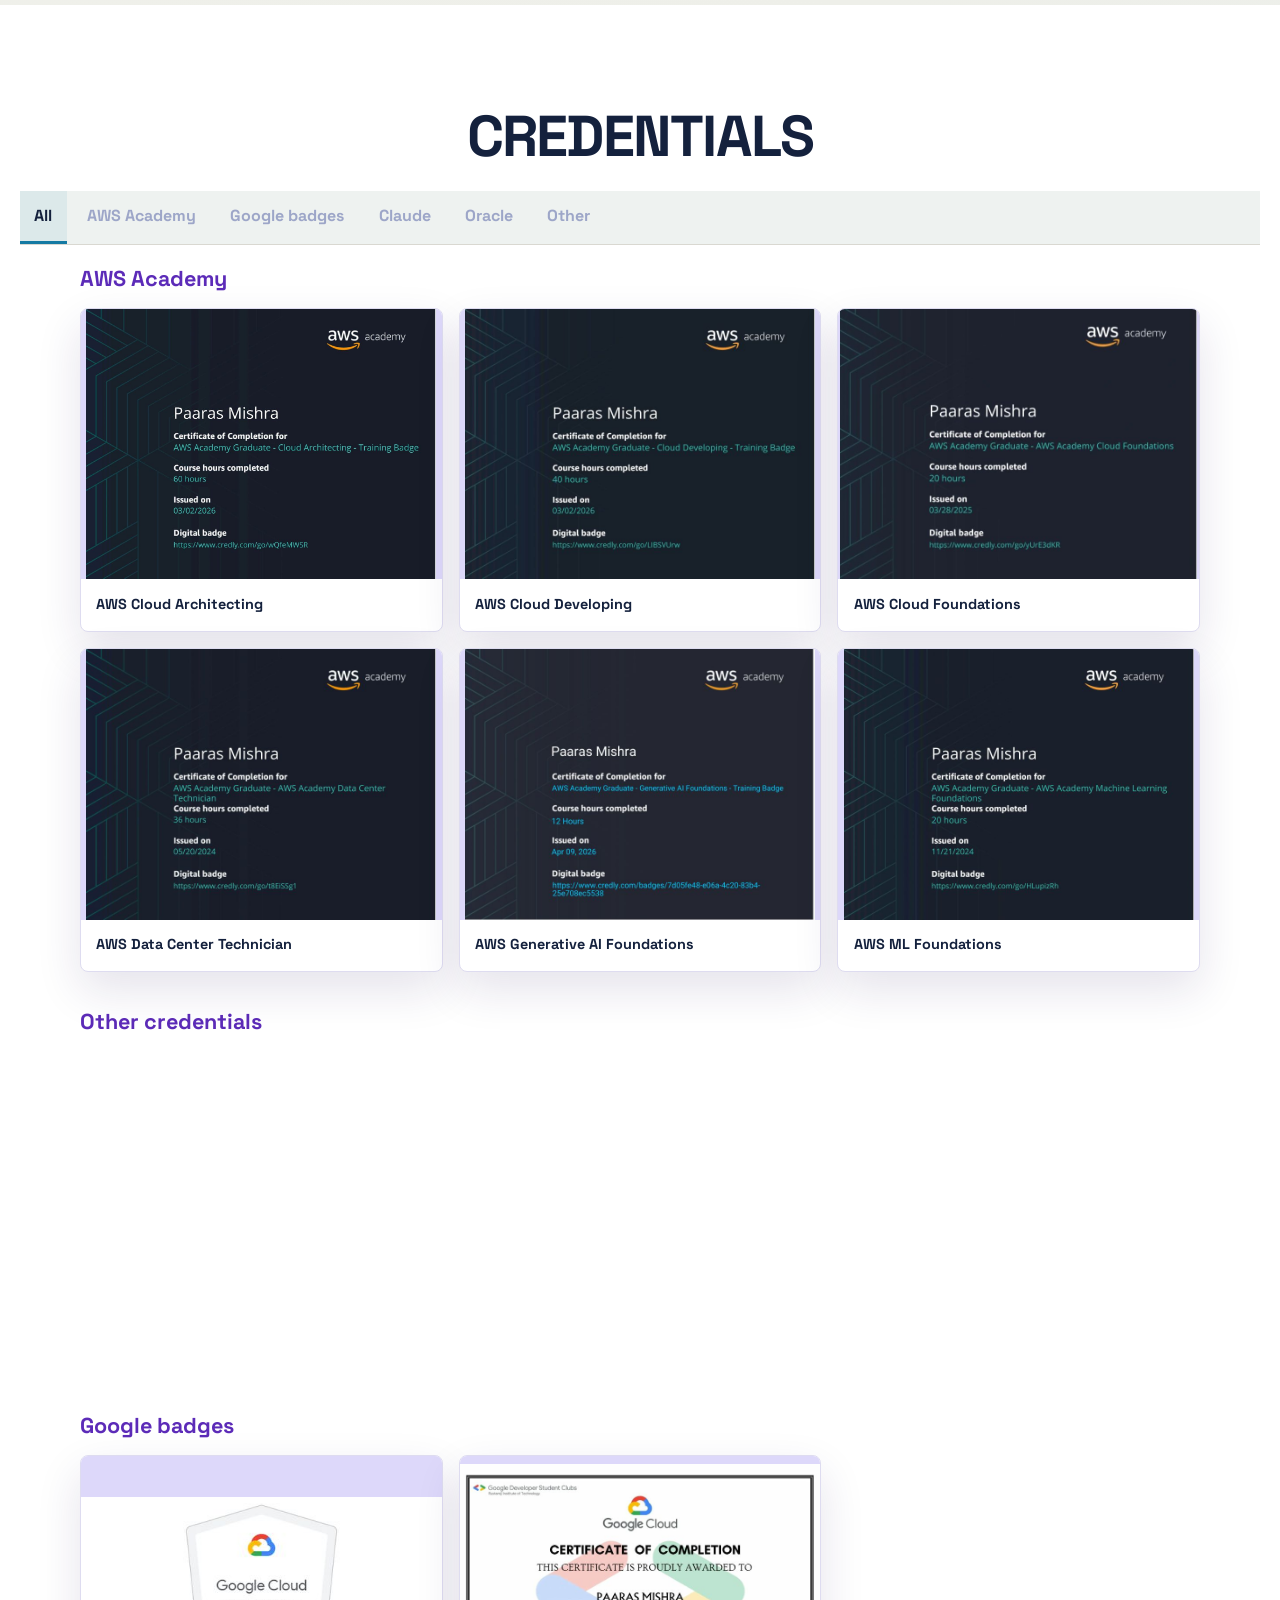
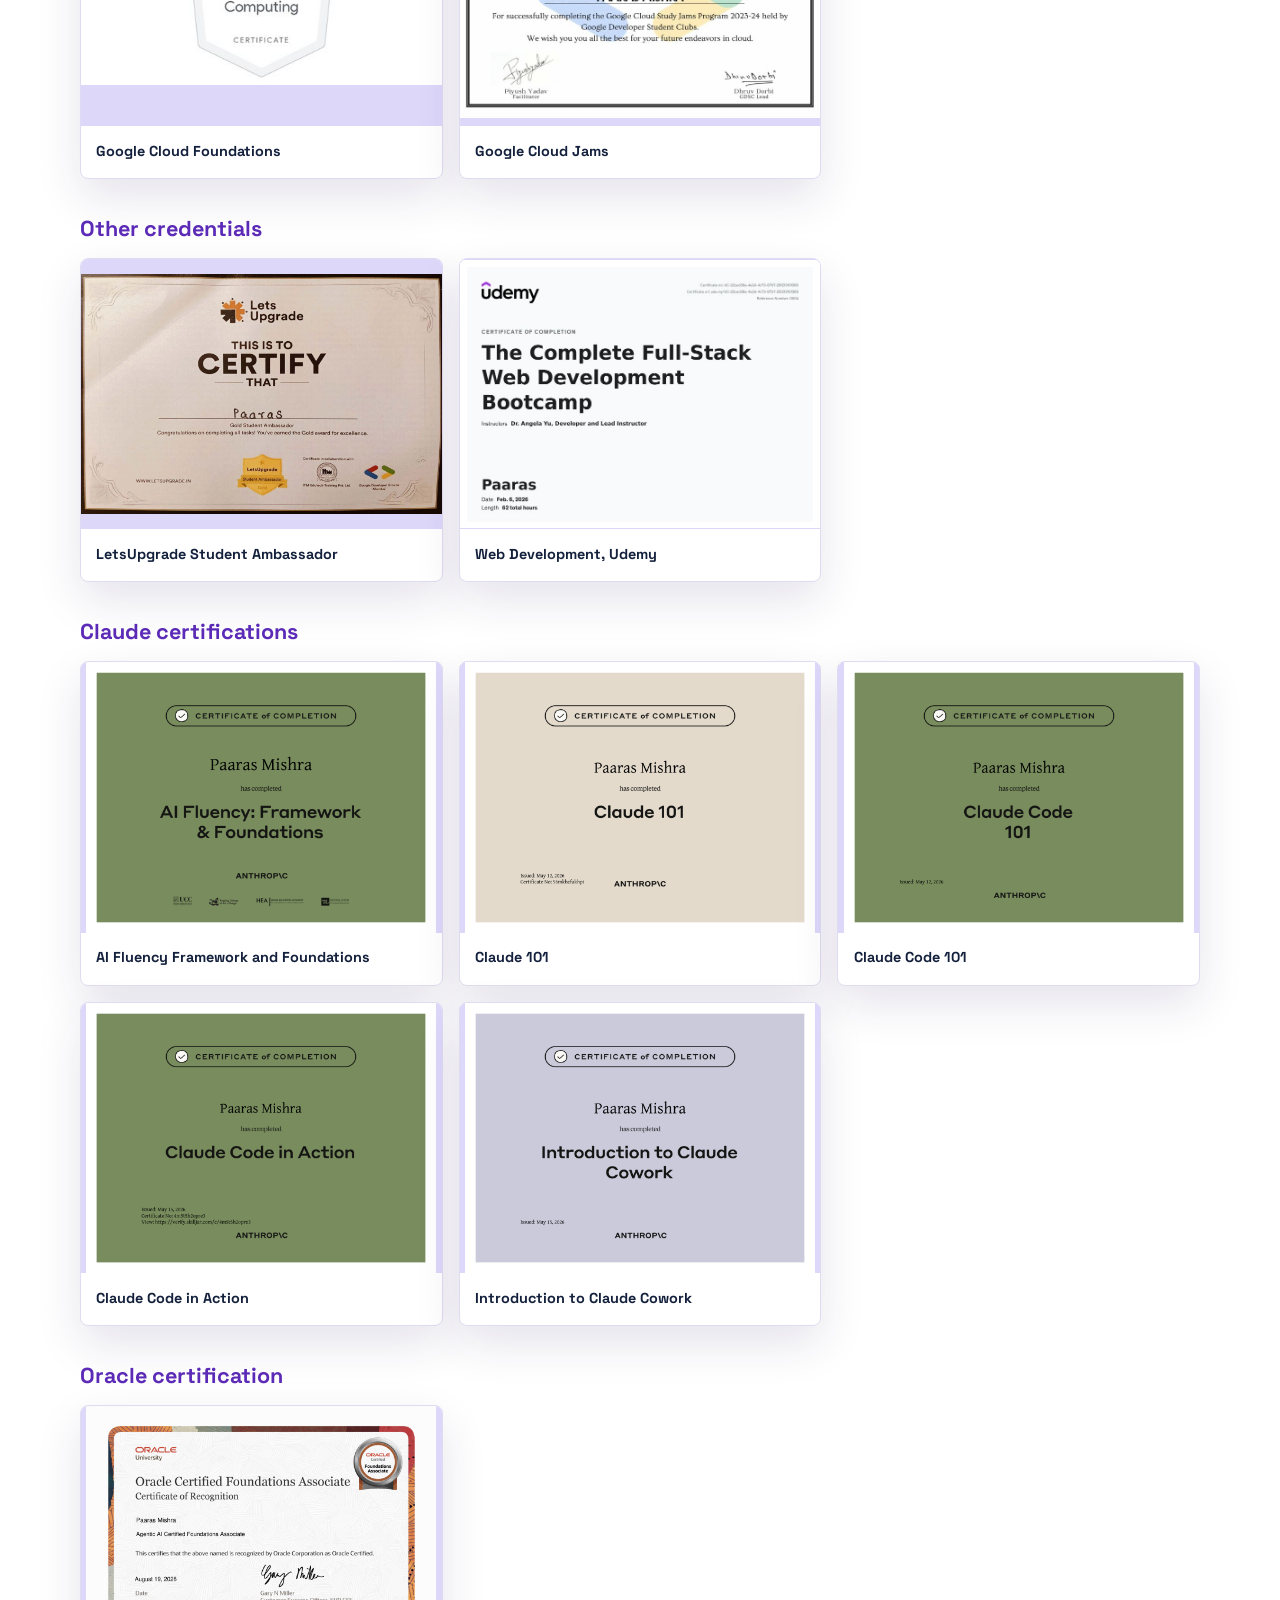
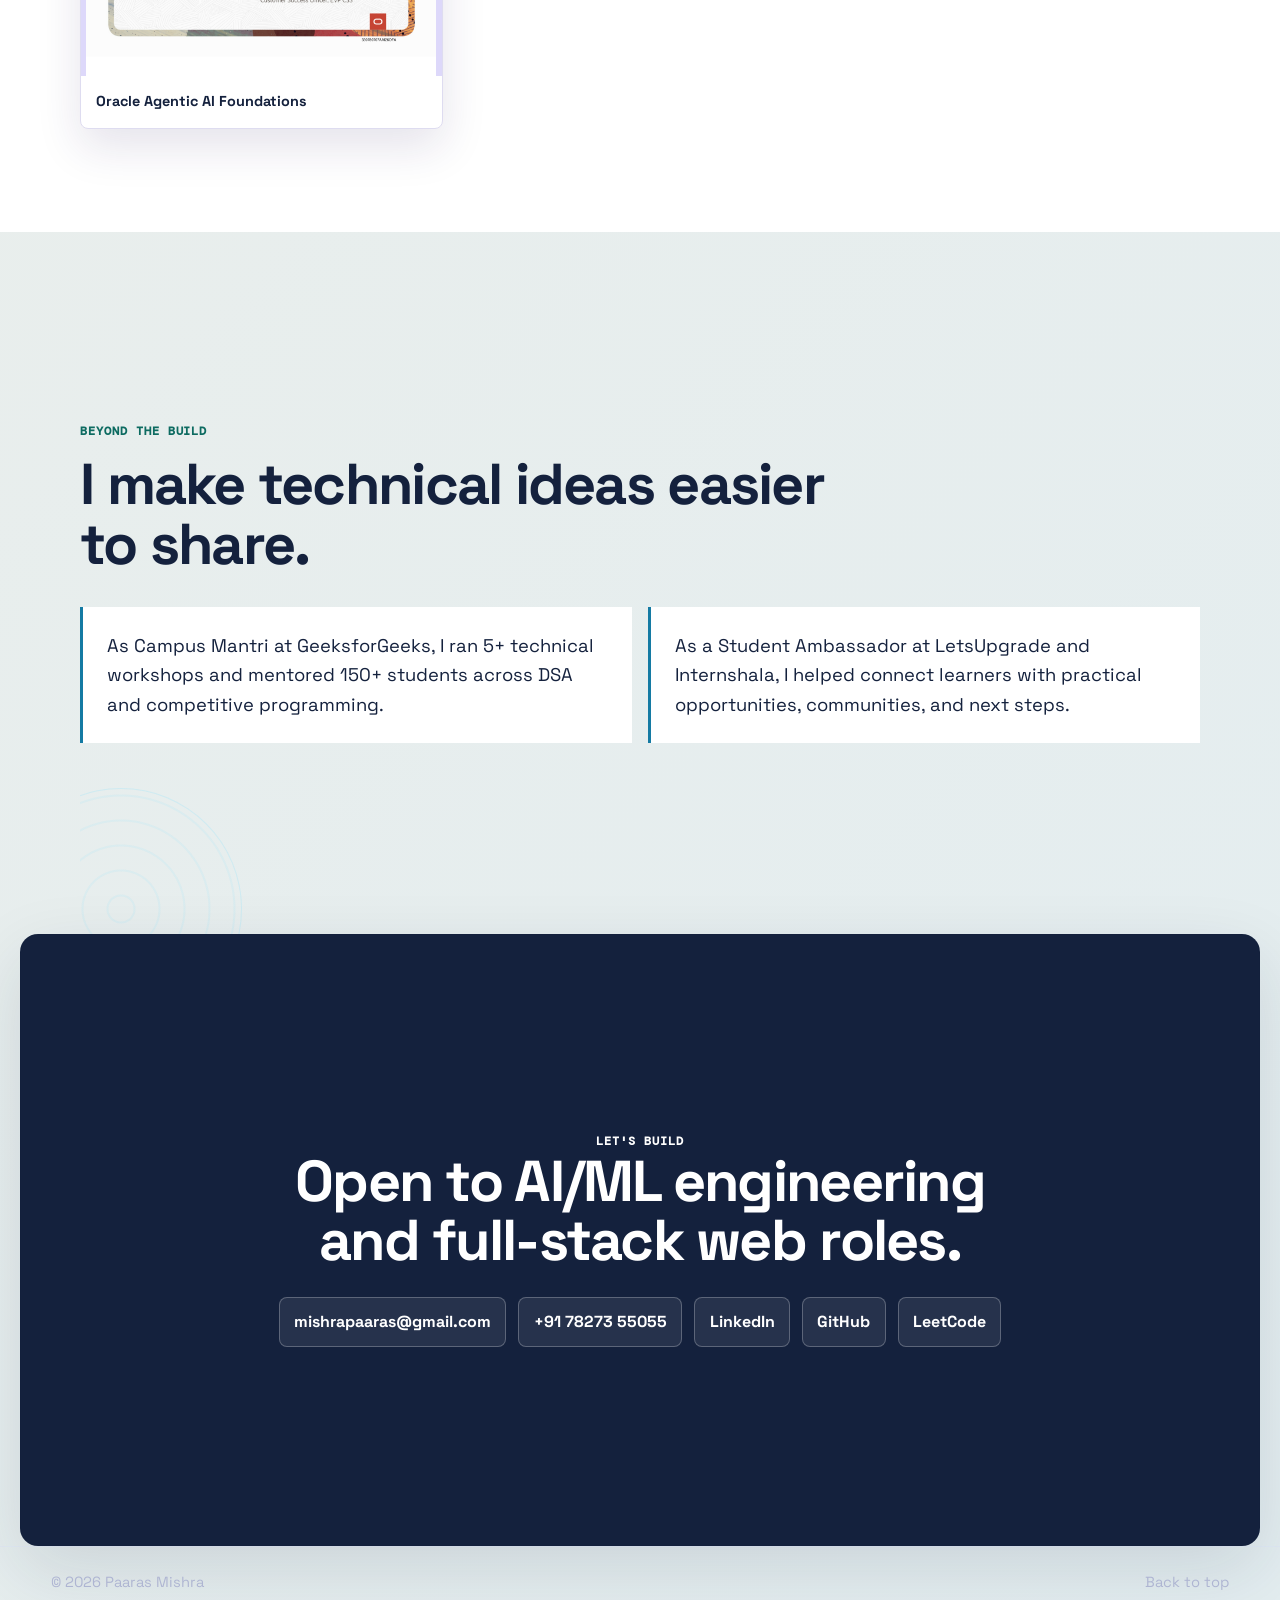
==== commit bb81bde3: "Combine school education card" ====
--- a/index.html
+++ b/index.html
@@ -271,24 +271,22 @@
       <section class="section credentials editorial-screen screen-education" data-reveal>
         <div class="education-heading">
           <p class="eyebrow">Education</p>
-          <h2>Academic background</h2>
+          <h2>EDUCATION</h2>
         </div>
         <div class="education-card">
           <img src="rustamji-institute-of-technology-gwalior-248659.webp" alt="Rustamji Institute of Technology campus" loading="lazy" />
-          <h2>Rustamji Institute of Technology</h2>
-          <p>B.Tech in Computer Science & Engineering - CGPA 7.87 - Sept 2023 - Present</p>
+          <div class="education-copy">
+            <h2>Rustamji Institute of Technology</h2>
+            <p>B.Tech in Computer Science & Engineering - CGPA 7.87 - Sept 2023 - Present</p>
+          </div>
         </div>
         <div class="education-card">
           <img src="saraswati-main.png" alt="Saraswati Academy campus" loading="lazy" />
-          <p class="eyebrow">Secondary education</p>
-          <h2>Class 10th, CBSE</h2>
-          <p>Saraswati Academy</p>
-        </div>
-        <div class="education-card">
-          <img src="saraswati-main.png" alt="Saraswati Academy campus" loading="lazy" />
-          <p class="eyebrow">Senior secondary education</p>
-          <h2>Class 12th, CBSE PCM-CS</h2>
-          <p>Saraswati Academy</p>
+          <div class="education-copy">
+            <p class="eyebrow">Secondary education</p>
+            <h2>Class 10th &amp; 12th, CBSE</h2>
+            <p>10th: CBSE<br />12th: CBSE PCM-CS<br />Saraswati Academy</p>
+          </div>
         </div>
       </section>
 
--- a/styles.css
+++ b/styles.css
@@ -791,7 +791,7 @@
 .resume-link { color: var(--ink); }
 .resume-link:hover, .button:hover { border-color: var(--teal); background: rgba(20, 122, 163, 0.08); box-shadow: 0 10px 28px rgba(20, 33, 61, 0.12); }
 
-.hero { position: relative; width: min(1240px, calc(100% - 2rem)); min-height: 700px; padding-top: 5rem; }
+.hero { position: relative; width: min(1240px, calc(100% - 2rem)); min-height: 700px; grid-template-columns: minmax(0, 0.8fr) minmax(0, 1.2fr); padding-top: 5rem; }
 .hero::after {
   position: absolute;
   top: 4rem;
@@ -925,11 +925,12 @@
 .skill-panel h3 { color: var(--ink); }
 .skill-kicker { color: var(--coral); font-family: "DM Mono", monospace; }
 
-.credentials { width: 100%; max-width: none; grid-template-columns: repeat(3, minmax(0, 1fr)); padding-right: max(1rem, calc((100% - 1240px) / 2)); padding-left: max(1rem, calc((100% - 1240px) / 2)); }
+.credentials { width: 100%; max-width: none; grid-template-columns: repeat(2, minmax(0, 1fr)); padding-right: max(1rem, calc((100% - 1240px) / 2)); padding-left: max(1rem, calc((100% - 1240px) / 2)); }
 .education-heading { grid-column: 1 / -1; }
 .education-heading h2 { margin: 0; }
-.education-card { overflow: hidden; }
-.education-card img { display: block; width: 100%; height: 9rem; object-fit: cover; margin: -1.25rem -1.25rem 1.25rem; width: calc(100% + 2.5rem); }
+.education-card { display: grid; grid-template-columns: minmax(0, 1fr) 38%; overflow: hidden; padding: 0 !important; }
+.education-card img { grid-column: 2; grid-row: 1; display: block; width: 100%; height: 100%; min-height: 12rem; object-fit: cover; margin: 0; }
+.education-copy { grid-column: 1; grid-row: 1; padding: 1.25rem; align-self: center; }
 .education-card h2 { font-size: clamp(1.45rem, 2.4vw, 2.2rem); }
 .credentials > div { background: #fff; color: var(--ink); }
 .credentials > div h2, .credentials > div p { color: var(--ink); }
@@ -964,6 +965,8 @@
   .project-card.feature-secondary .project-art { height: 8rem; }
   .credentials > div { background: #fff; }
   .credentials { grid-template-columns: 1fr; }
+  .education-card { display: block; }
+  .education-card img { width: 100%; height: 9rem; min-height: 0; }
   .timeline { grid-template-columns: 1fr; }
   .timeline article { min-height: auto; }
 }
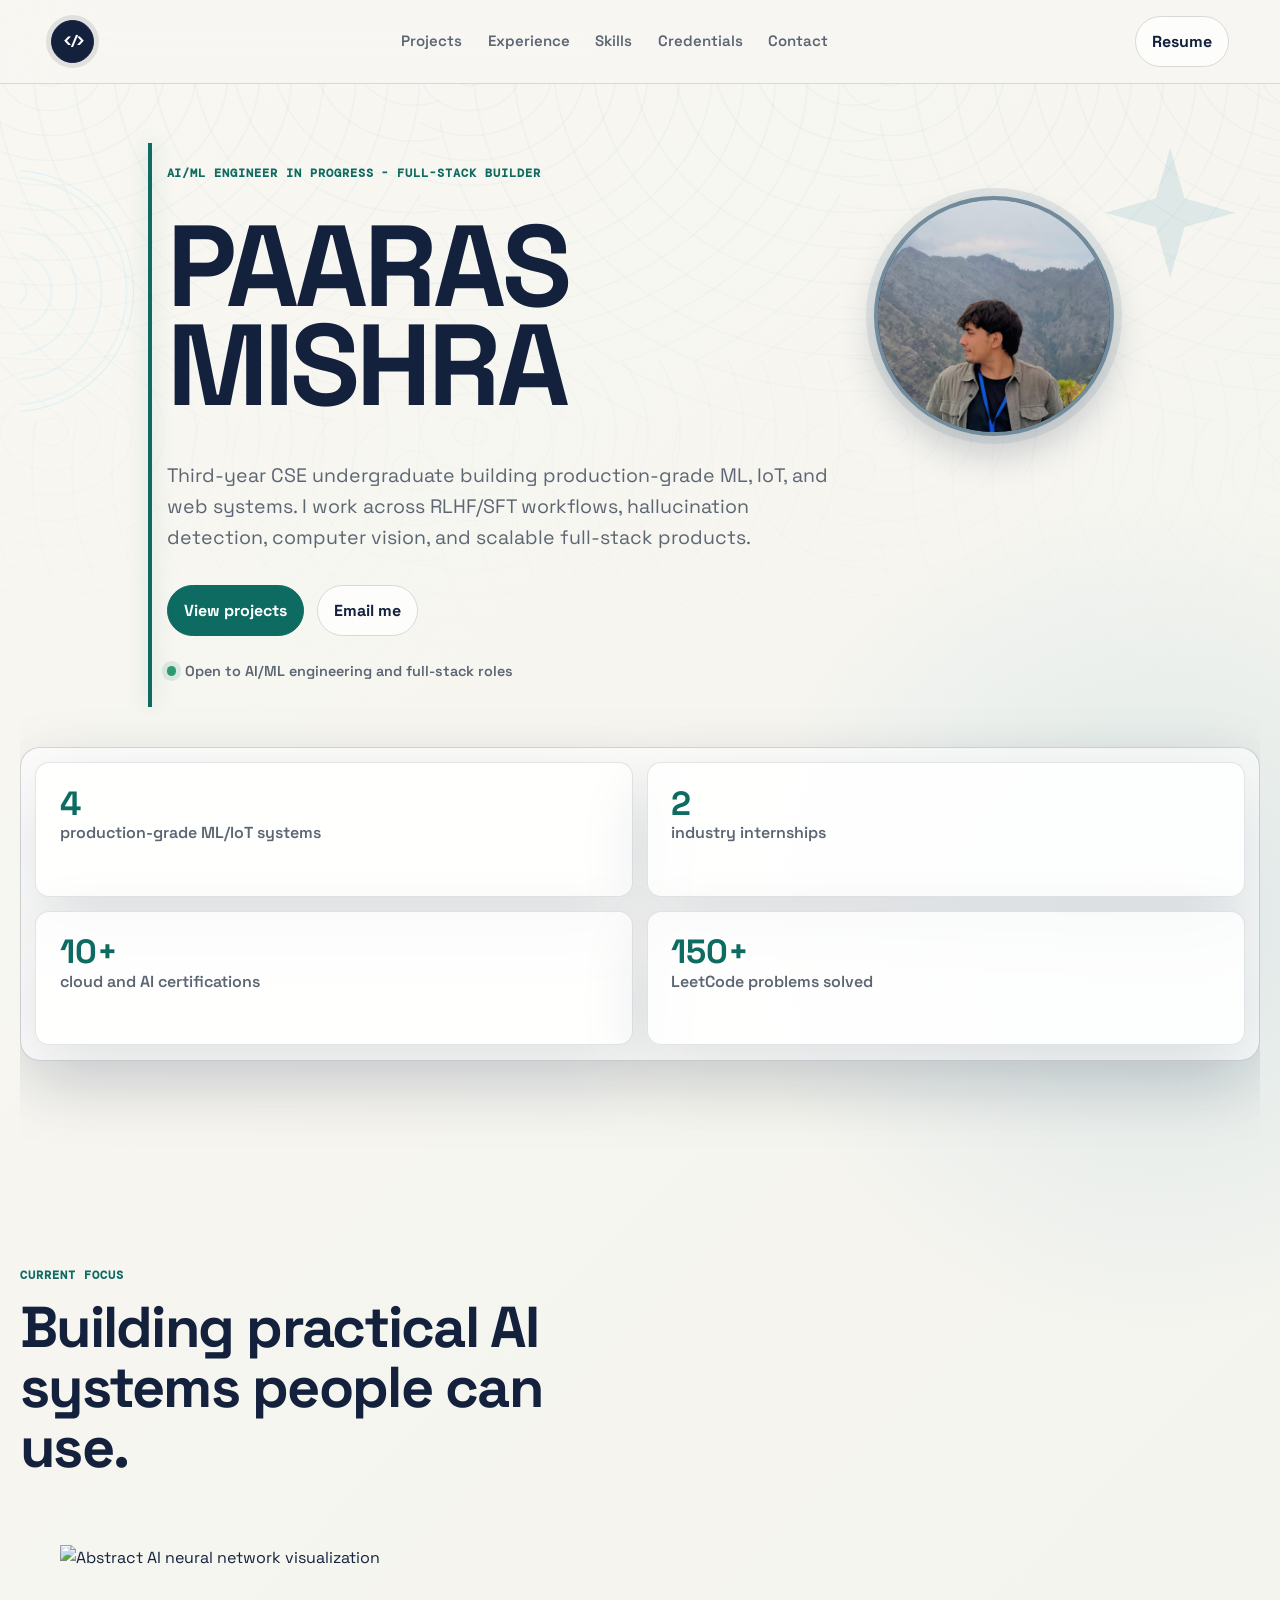
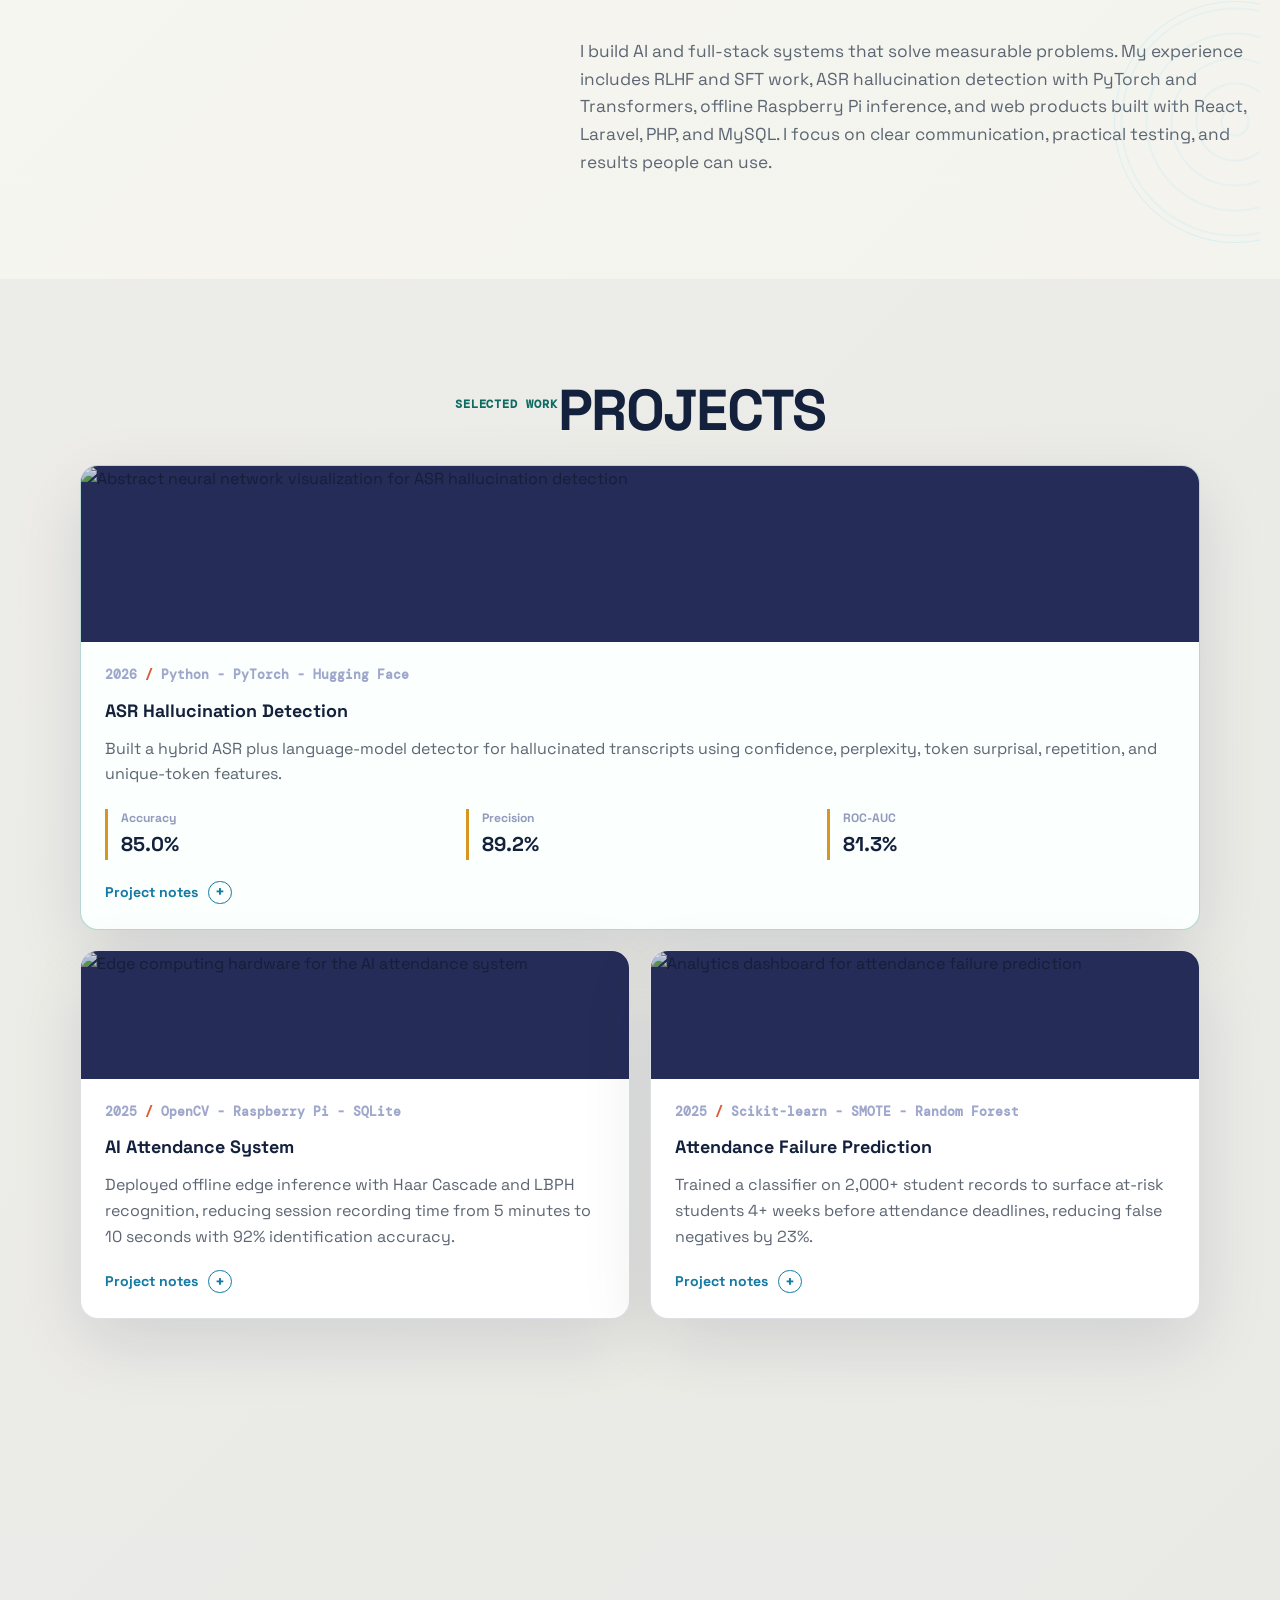
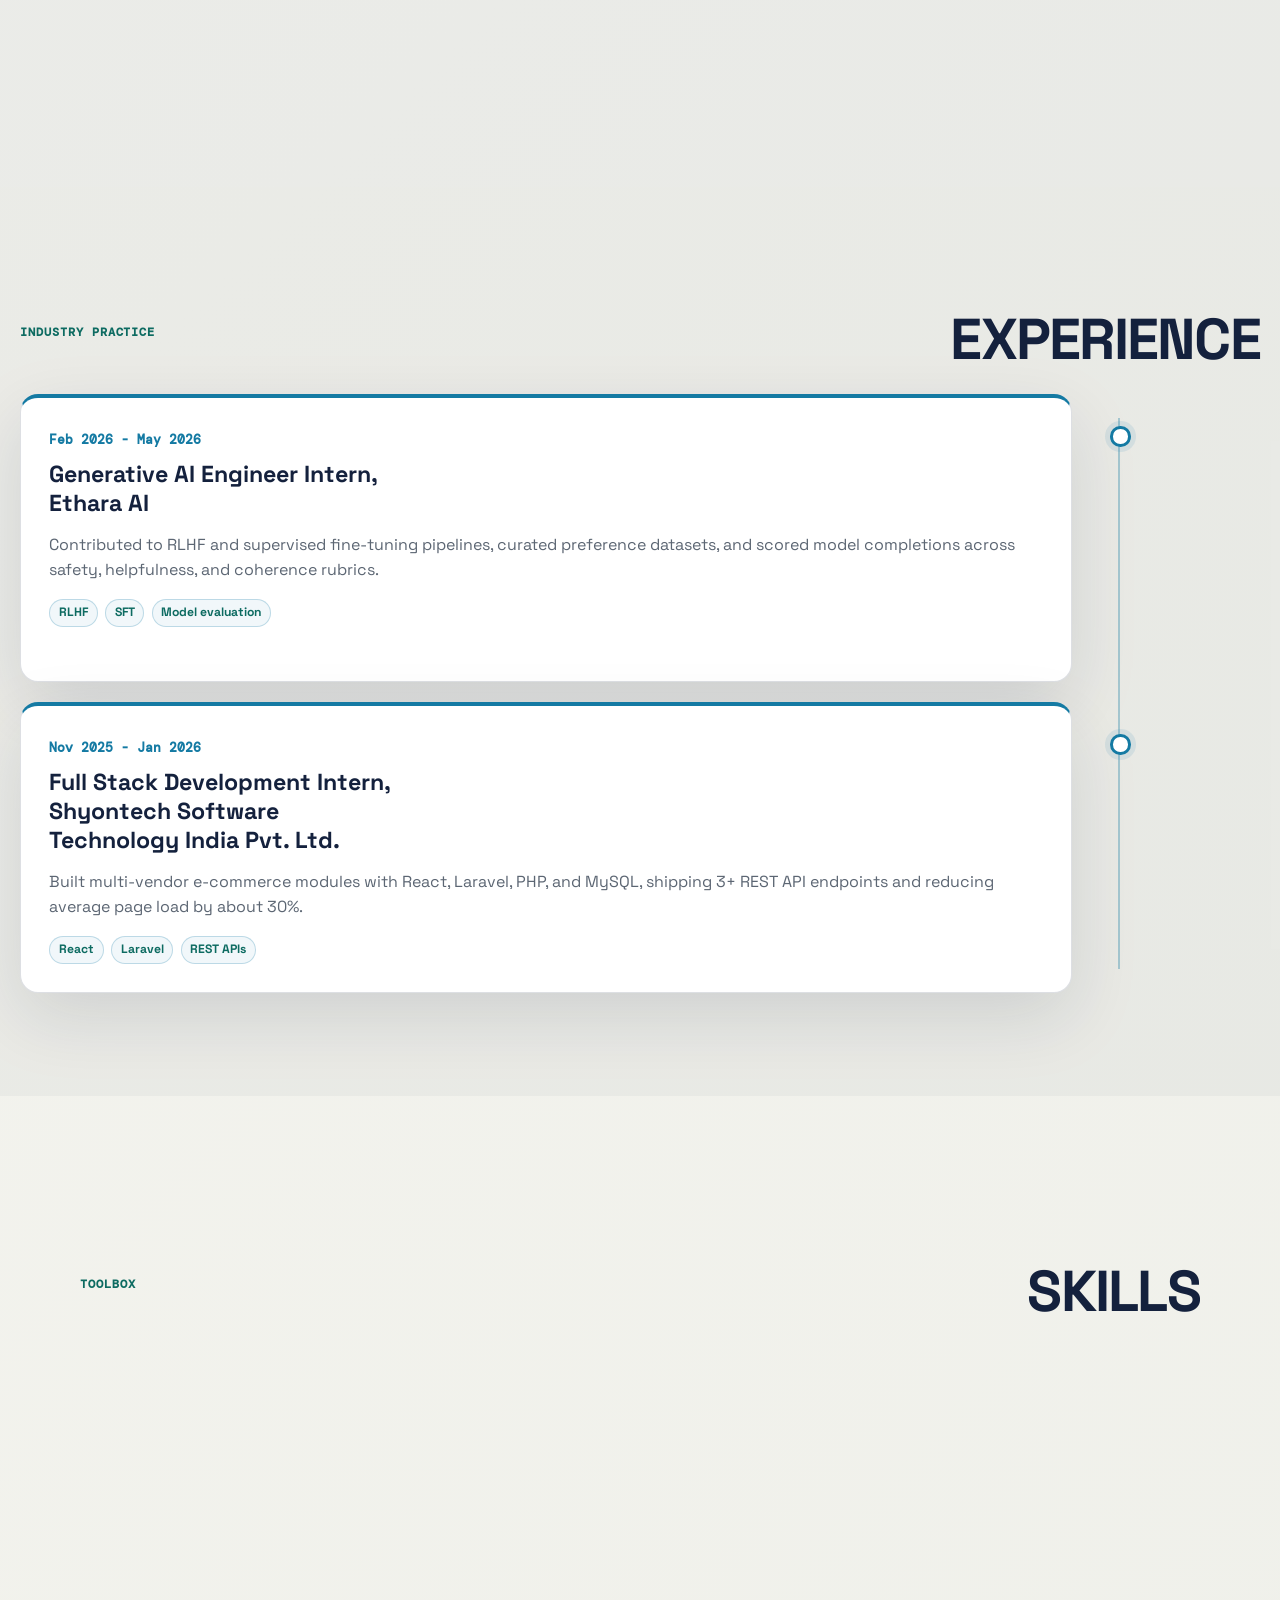
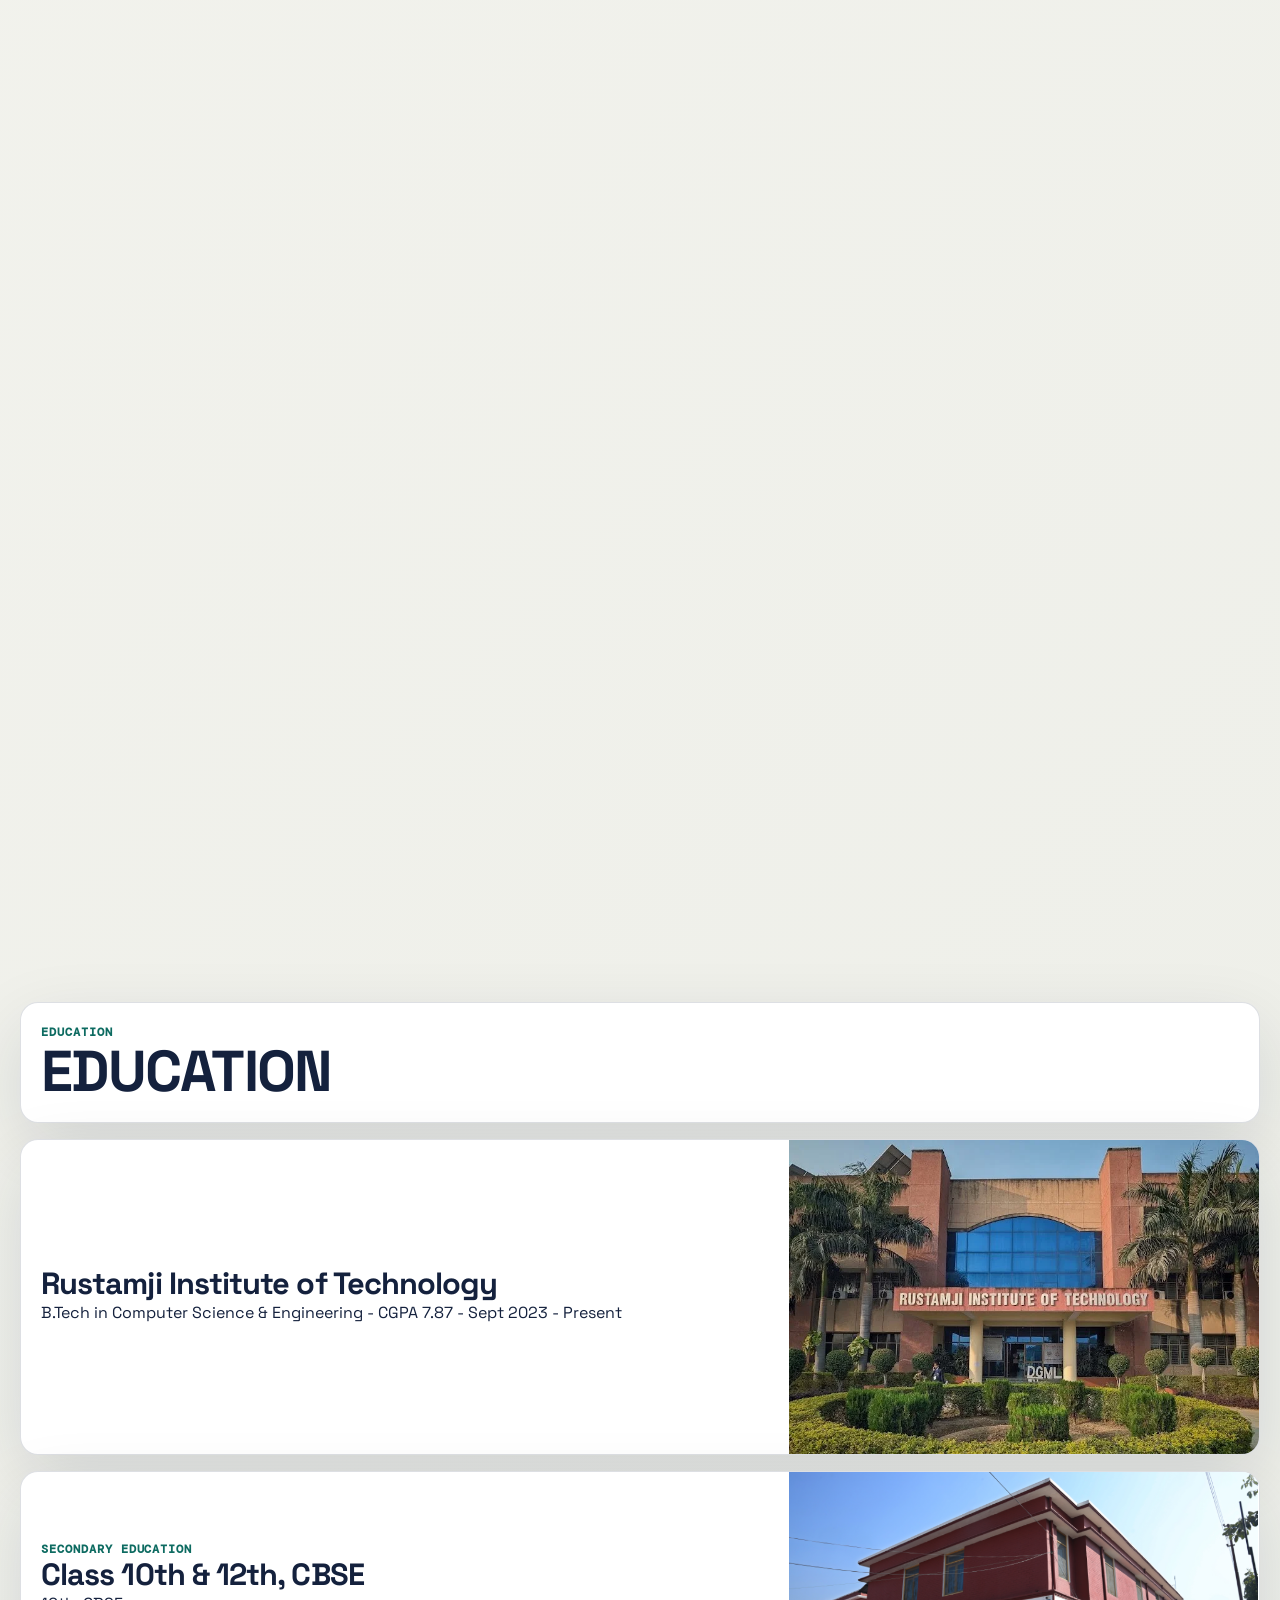
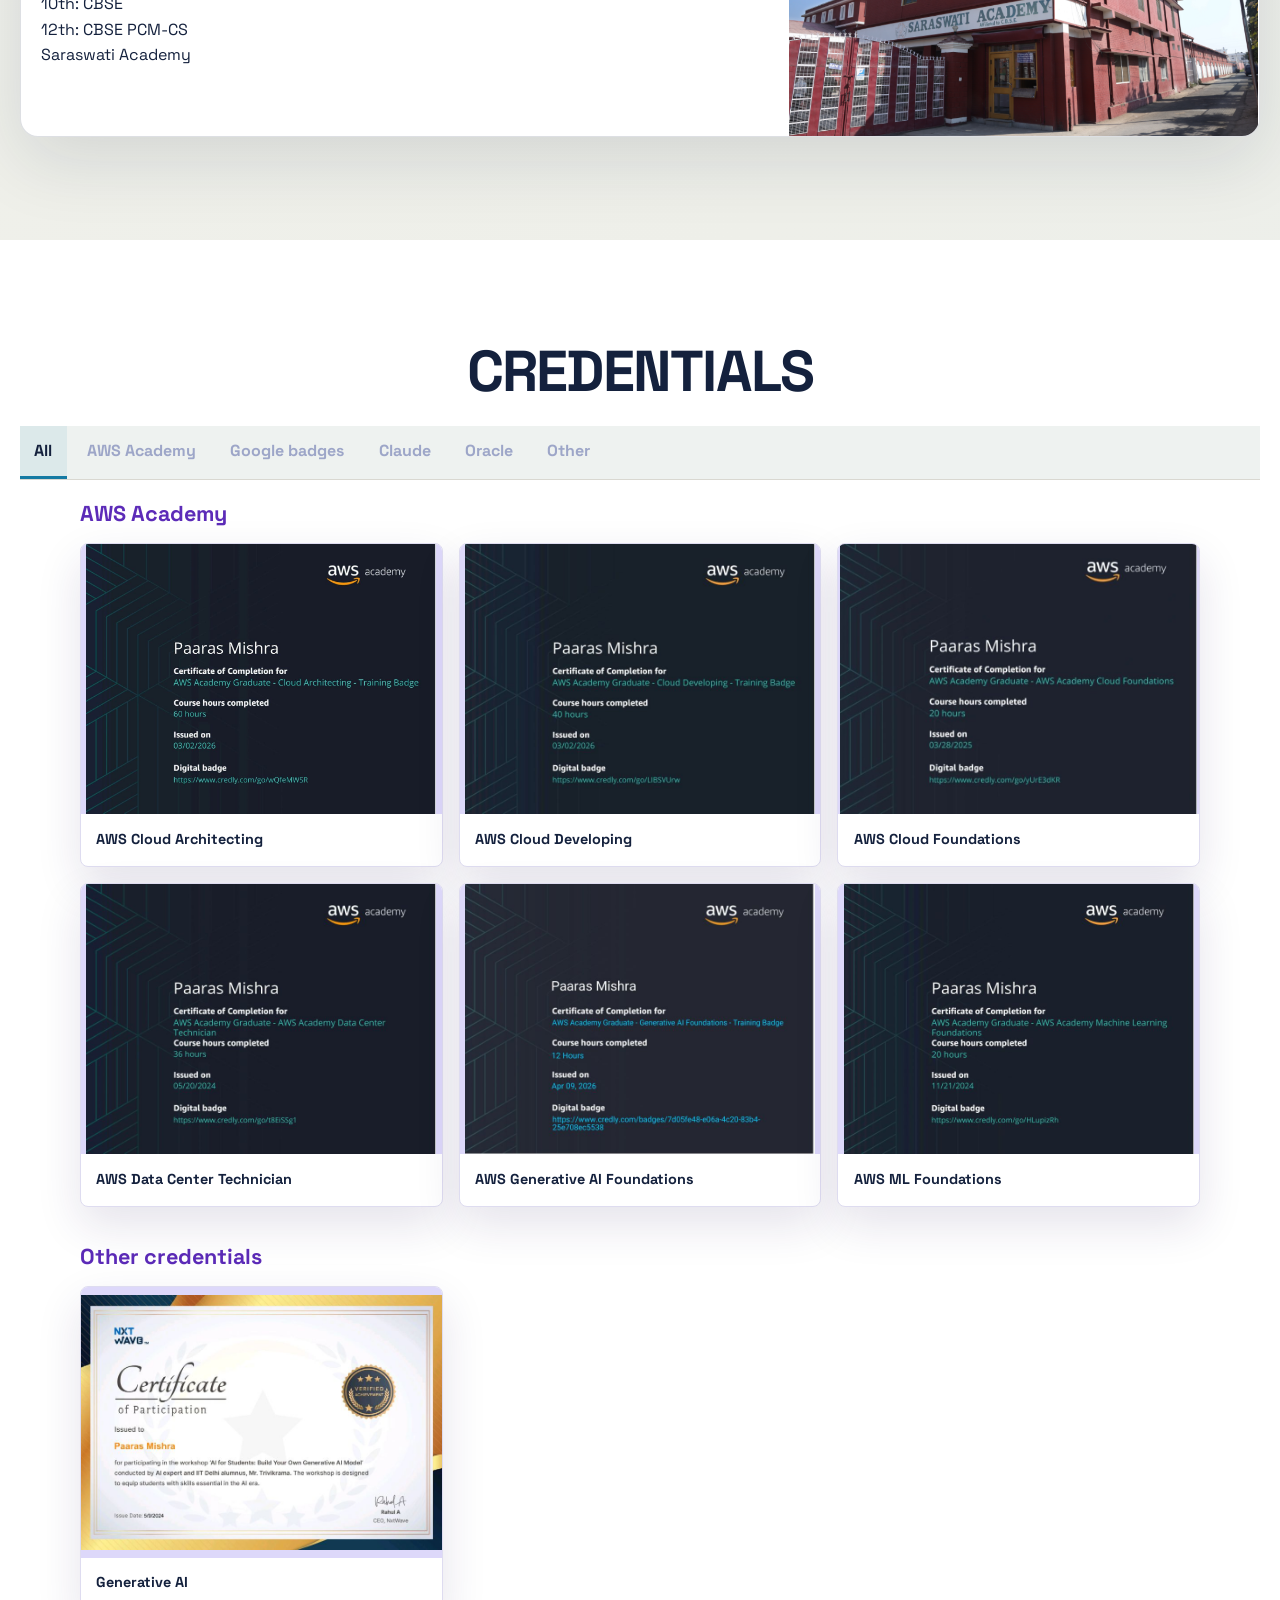
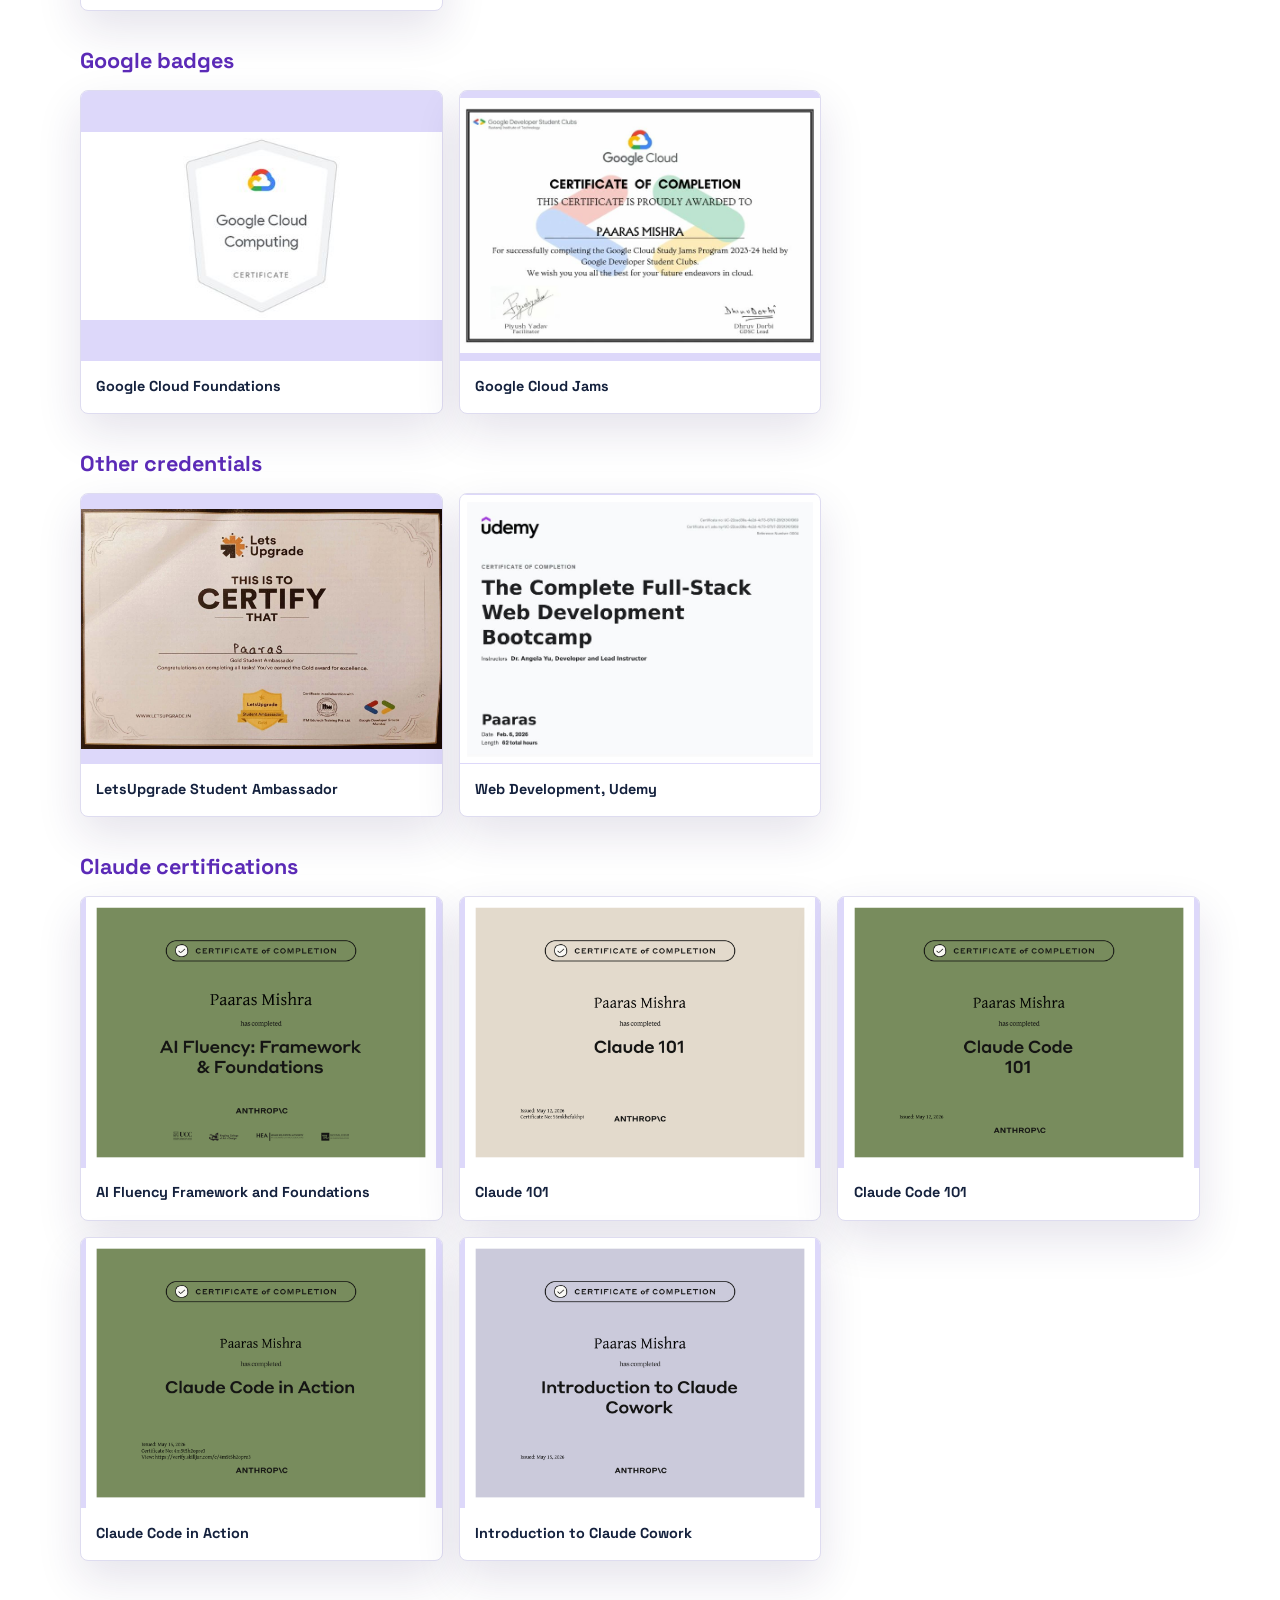
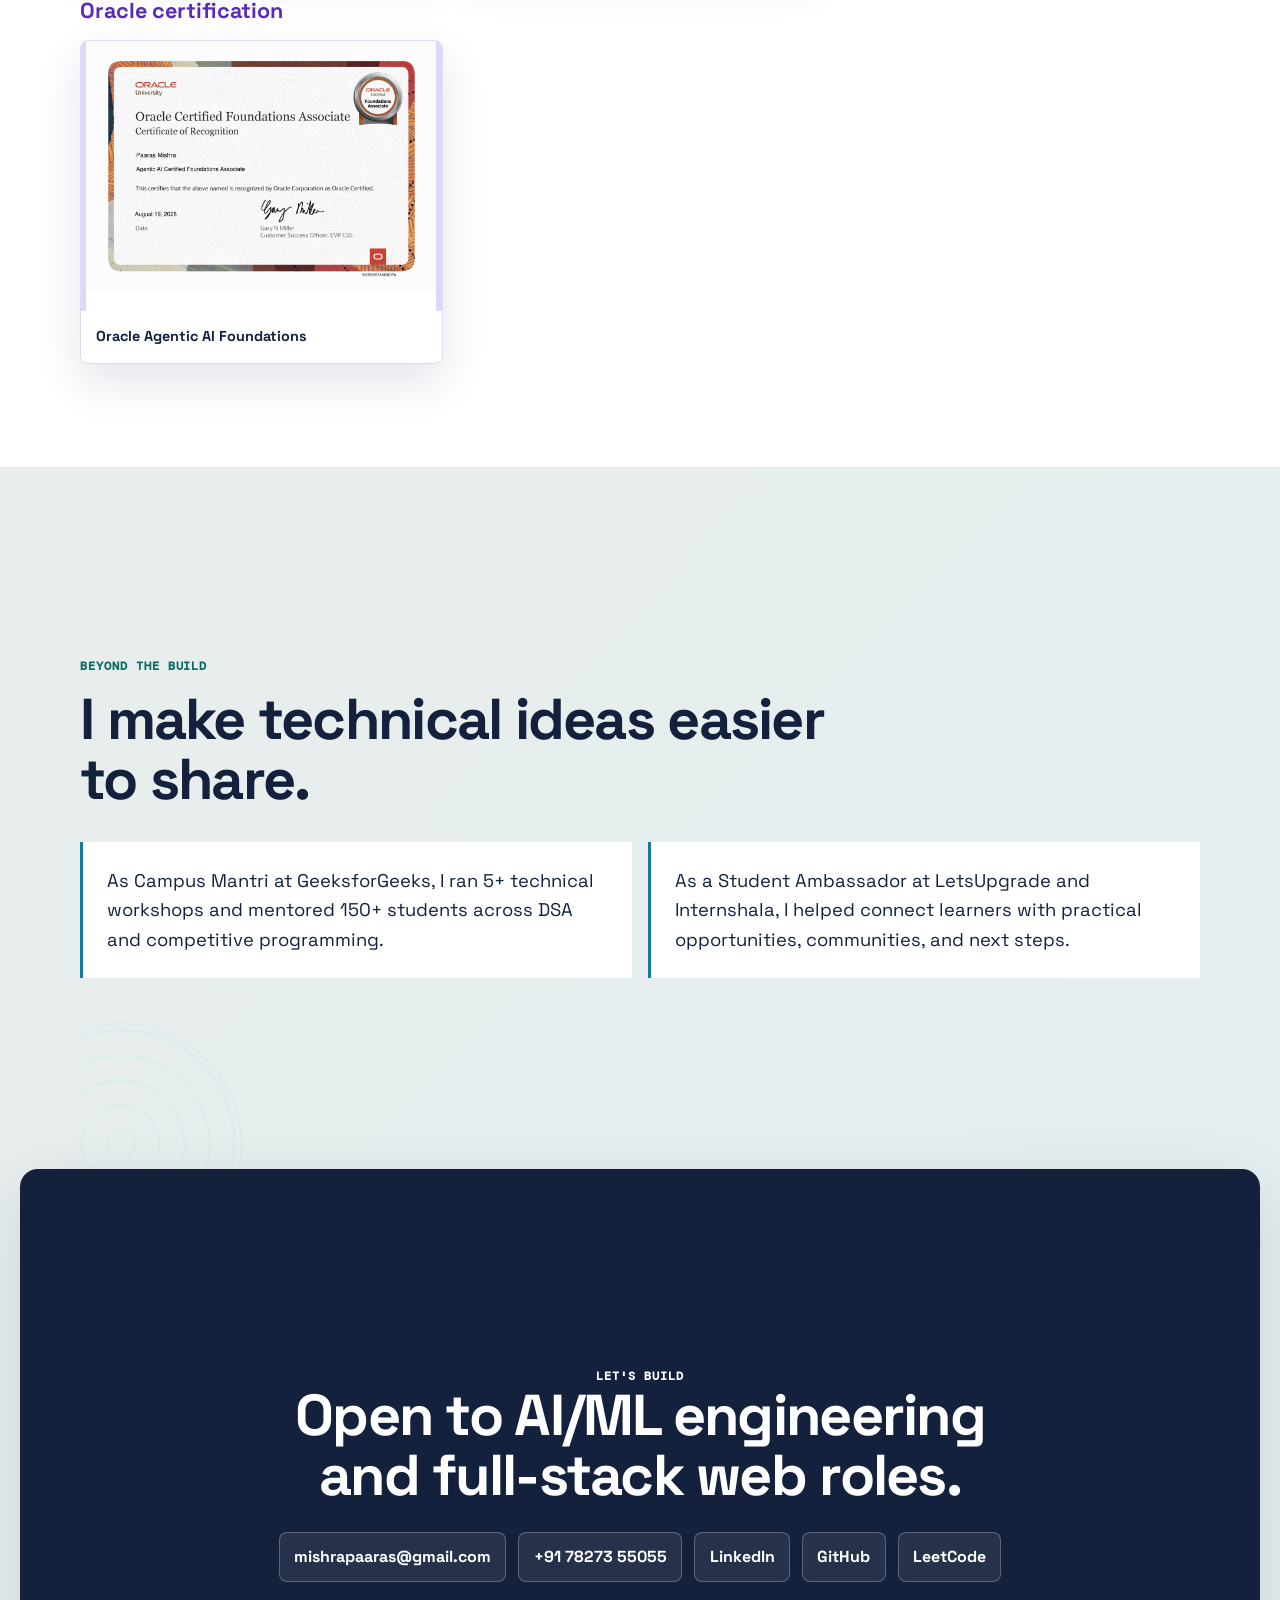
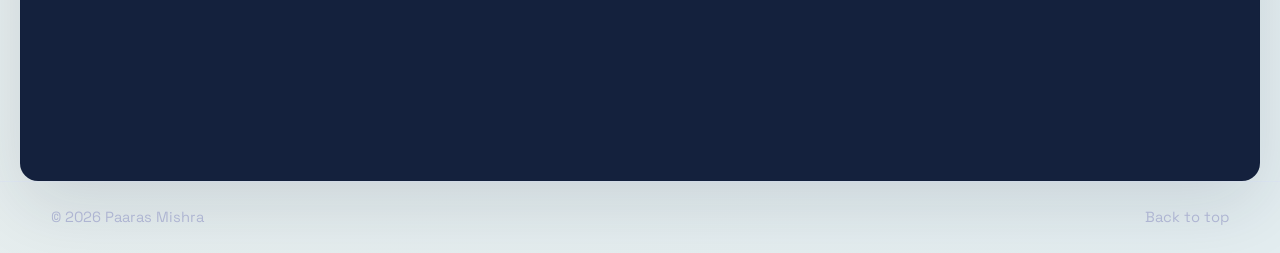
==== commit c8ba5674: "Add visual current focus panel" ====
--- a/index.html
+++ b/index.html
@@ -73,16 +73,19 @@
         </div>
       </section>
 
-      <section class="section split editorial-screen screen-focus" data-reveal>
-        <div>
+      <section class="section split editorial-screen screen-focus">
+        <div class="focus-heading">
           <p class="eyebrow">Current focus</p>
           <h2>Building practical AI systems people can use.</h2>
         </div>
-        <p>
-          My experience spans RLHF and SFT pipelines, ASR hallucination detection with PyTorch and Transformers,
-          offline edge inference on Raspberry Pi, and full-stack delivery with React, Laravel, PHP, and MySQL. I bring
-          structured problem-solving, clear communication, collaborative execution, and a habit of mentoring others
-          through difficult technical ideas.
+        <figure class="focus-art">
+          <img src="https://images.unsplash.com/photo-1559757175-0eb30cd8c063?auto=format&amp;fit=crop&amp;w=1200&amp;q=85&amp;v=2" alt="Abstract AI neural network visualization" />
+        </figure>
+        <p class="focus-copy">
+          I build AI and full-stack systems that solve measurable problems. My experience includes RLHF and SFT work,
+          ASR hallucination detection with PyTorch and Transformers, offline Raspberry Pi inference, and web products
+          built with React, Laravel, PHP, and MySQL. I focus on clear communication, practical testing, and results people
+          can use.
         </p>
       </section>
 
--- a/styles.css
+++ b/styles.css
@@ -791,7 +791,7 @@
 .resume-link { color: var(--ink); }
 .resume-link:hover, .button:hover { border-color: var(--teal); background: rgba(20, 122, 163, 0.08); box-shadow: 0 10px 28px rgba(20, 33, 61, 0.12); }
 
-.hero { position: relative; width: min(1240px, calc(100% - 2rem)); min-height: 700px; grid-template-columns: minmax(0, 0.8fr) minmax(0, 1.2fr); padding-top: 5rem; }
+.hero { position: relative; width: min(1240px, calc(100% - 2rem)); min-height: 700px; grid-template-columns: minmax(0, 0.5fr) minmax(0, 1.5fr); padding-top: 5rem; }
 .hero::after {
   position: absolute;
   top: 4rem;
@@ -818,12 +818,12 @@
 .availability { color: var(--muted); }
 .availability span { background: #2e9b75; box-shadow: 0 0 0 5px rgba(46, 155, 117, 0.14); }
 
-.hero-panel { grid-template-columns: repeat(2, minmax(0, 1fr)); gap: 0.7rem; padding: 0.7rem; border: 1px solid rgba(20, 33, 61, 0.18); border-radius: 20px; background: rgba(255, 255, 255, 0.68); box-shadow: var(--shadow); }
+.hero-panel { width: 100%; justify-self: stretch; grid-template-columns: repeat(2, minmax(0, 1fr)); gap: 0.9rem; padding: 0.9rem; border: 1px solid rgba(20, 33, 61, 0.18); border-radius: 20px; background: rgba(255, 255, 255, 0.68); box-shadow: var(--shadow); }
 .hero-panel::before { display: none; }
-.hero-panel div { min-height: 7.6rem; border: 1px solid rgba(20, 33, 61, 0.12); border-radius: 14px; background: rgba(255, 255, 255, 0.78); }
+.hero-panel div { min-height: 8.4rem; padding: 1.45rem; border: 1px solid rgba(20, 33, 61, 0.12); border-radius: 14px; background: rgba(255, 255, 255, 0.78); }
 .hero-panel div:hover { border-color: var(--teal); }
 .hero-panel strong { color: var(--green); }
-.hero-panel span { color: var(--muted); }
+.hero-panel span { color: var(--muted); font-size: 1rem; }
 .hero-identity { display: flex; align-items: center; gap: clamp(1rem, 2.5vw, 2rem); }
 .hero-identity h1 { margin: 0; }
 
@@ -909,9 +909,10 @@
 
 .timeline-section { width: 100%; max-width: none; padding-right: max(1rem, calc((100% - 1240px) / 2)); padding-left: max(1rem, calc((100% - 1240px) / 2)); }
 .timeline-section { background: rgba(20, 33, 61, 0.035); }
-.timeline { grid-template-columns: repeat(2, minmax(0, 1fr)); gap: 1.25rem; padding-left: 0; }
-.timeline article { min-height: 22rem; padding: 1.75rem; border-top: 4px solid var(--teal); background: #fff; }
-.timeline::before, .timeline article::before { display: none; }
+.timeline { grid-template-columns: minmax(0, 1fr); width: min(1120px, 100%); gap: 1.25rem; padding: 0 4.25rem 0 0; }
+.timeline::before { display: block; top: 1.5rem; right: 1.25rem; bottom: 1.5rem; left: auto; width: 2px; background: rgba(20, 122, 163, 0.32); }
+.timeline article { min-height: 18rem; padding: 1.75rem; border-top: 4px solid var(--teal); background: #fff; }
+.timeline article::before { display: block; top: 1.8rem; right: -3.72rem; left: auto; width: 0.9rem; height: 0.9rem; border: 3px solid var(--teal); border-radius: 50%; background: #fff; box-shadow: 0 0 0 5px rgba(20, 122, 163, 0.1); }
 .timeline article h3 { max-width: 24ch; font-size: 1.45rem; }
 .timeline article p { font-size: 1rem; }
 .date { color: var(--teal); font-family: "DM Mono", monospace; }
@@ -967,7 +968,9 @@
   .credentials { grid-template-columns: 1fr; }
   .education-card { display: block; }
   .education-card img { width: 100%; height: 9rem; min-height: 0; }
-  .timeline { grid-template-columns: 1fr; }
+  .timeline { padding-right: 3rem; }
+  .timeline::before { right: 0.85rem; }
+  .timeline article::before { right: -2.47rem; }
   .timeline article { min-height: auto; }
 }
 
@@ -1047,8 +1050,10 @@
 .resume-page .resume-content { max-width: 940px; padding: 4rem 0 5rem; }
 .resume-page .resume-intro { border-bottom: 2px solid #111; }
 .resume-page .eyebrow { color: #111; font-family: Arial, Helvetica, sans-serif; letter-spacing: 0.08em; }
+.resume-page .resume-section > .eyebrow { margin-bottom: 1rem; font-size: 1.35rem; font-weight: 800; letter-spacing: 0.12em; text-align: left; }
 .resume-page h1, .resume-page h2, .resume-page h3 { color: #111; }
-.resume-page .resume-intro h1 { font-size: clamp(3rem, 8vw, 5.8rem); letter-spacing: -0.04em; }
+.resume-page .resume-intro .eyebrow { font-size: 1.3rem; text-align: left; }
+.resume-page .resume-intro h1 { font-size: clamp(3rem, 7vw, 5.2rem); letter-spacing: -0.04em; text-align: left; }
 .resume-page .resume-intro > p:not(.eyebrow),
 .resume-page .resume-entry p,
 .resume-page .resume-entry li,
@@ -1056,6 +1061,10 @@
 .resume-page .resume-summary { font-size: 1.05rem; }
 .resume-page .resume-section { border-bottom: 1px solid #ddd; }
 .resume-page .resume-meta { color: #111; }
+.resume-page .resume-entry-heading h2 { font-size: 1.3rem; text-align: left; }
+.resume-page .resume-section h2 { text-align: left; }
+.resume-page .resume-section h3 { text-align: left; }
+.resume-page .resume-columns .eyebrow { margin-bottom: 1rem; font-size: 1.35rem; font-weight: 800; text-align: left; }
 .resume-page .resume-entry-heading span { color: #555; }
 .resume-page .resume-columns strong,
 .resume-page .resume-section > p strong { color: #111; }
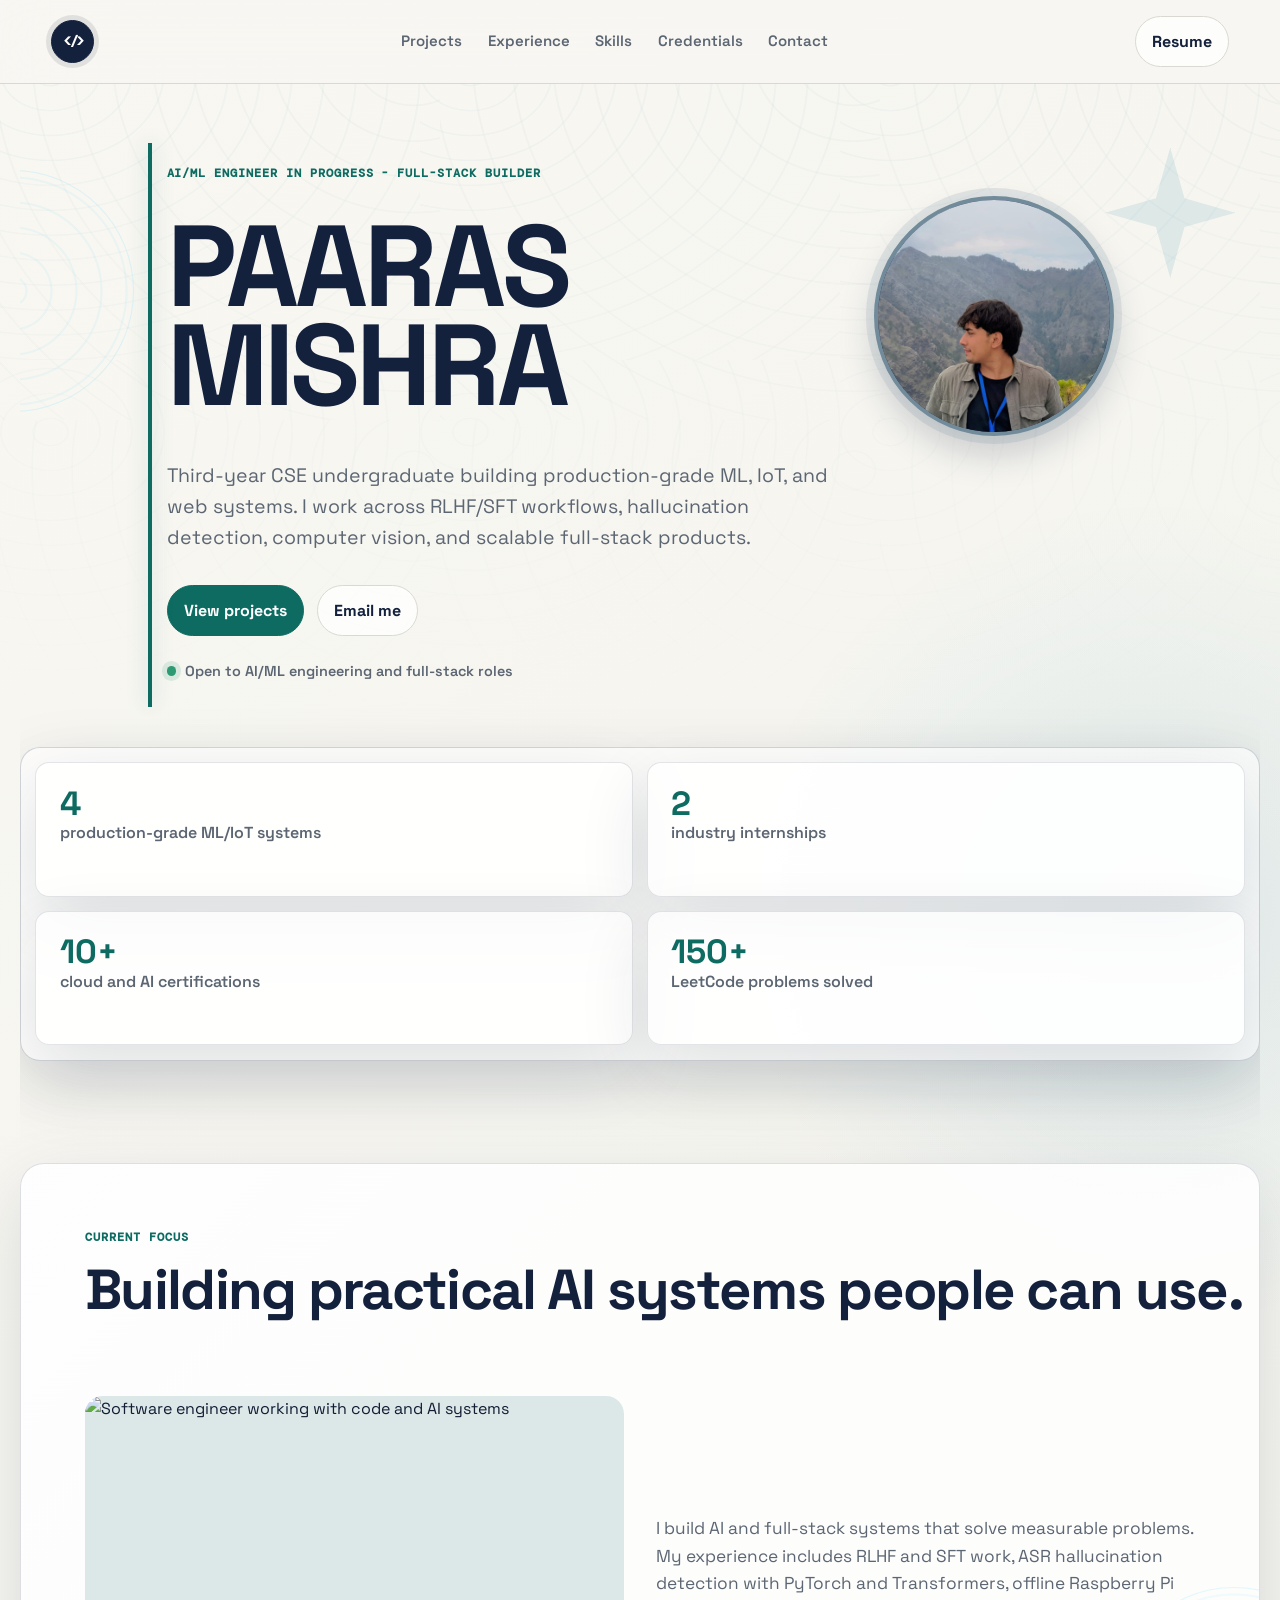
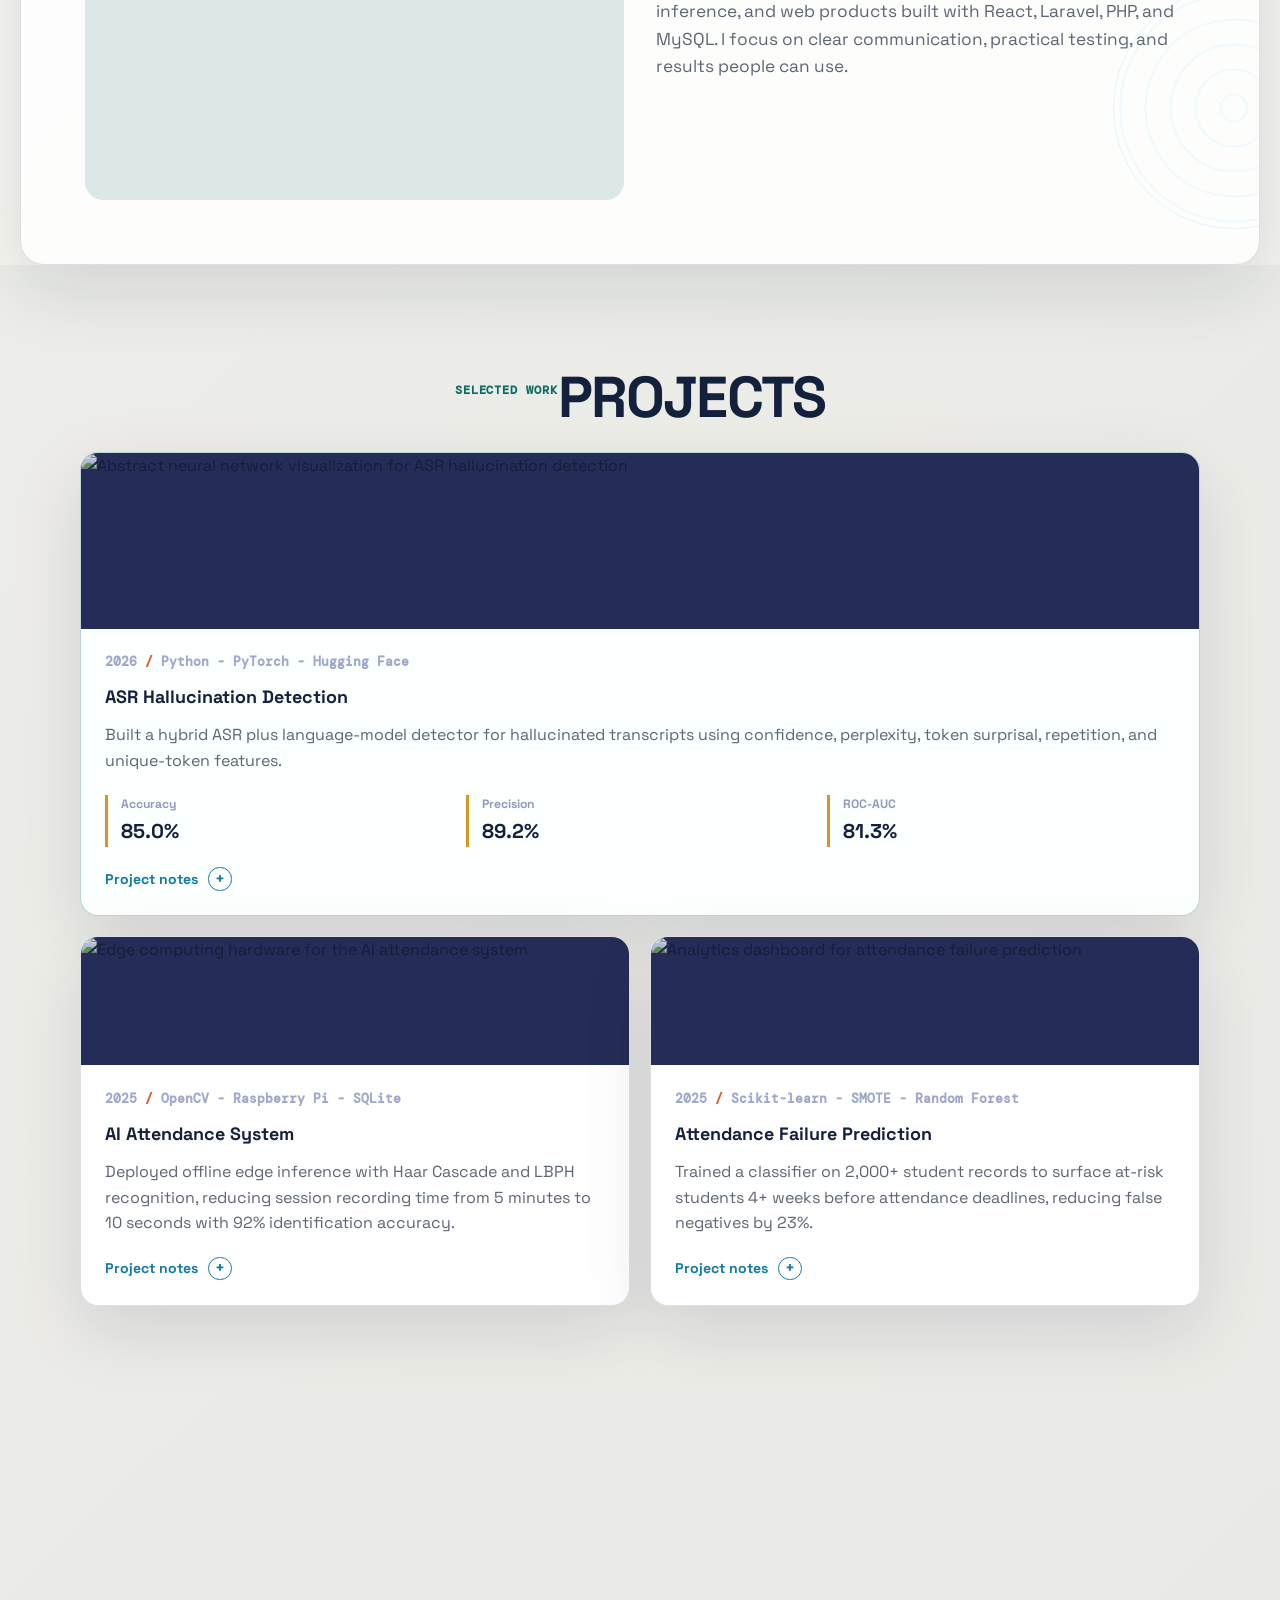
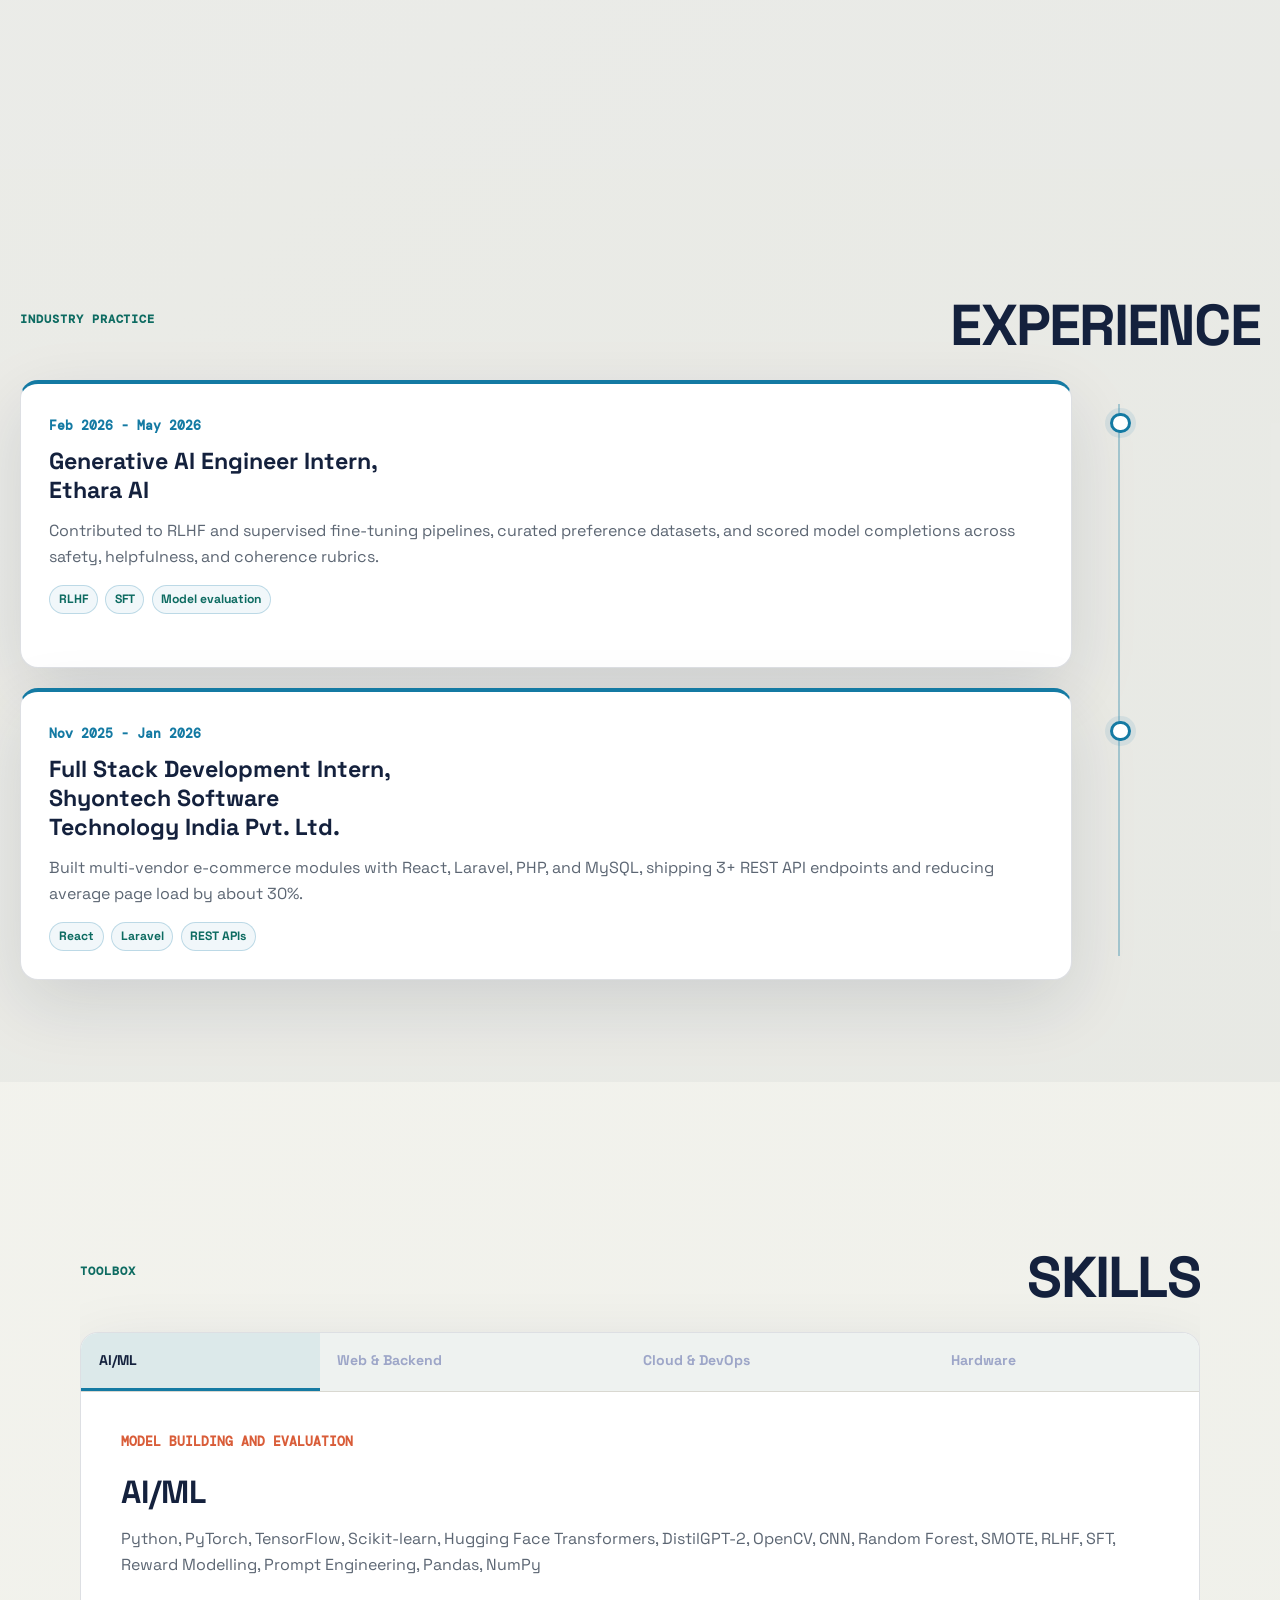
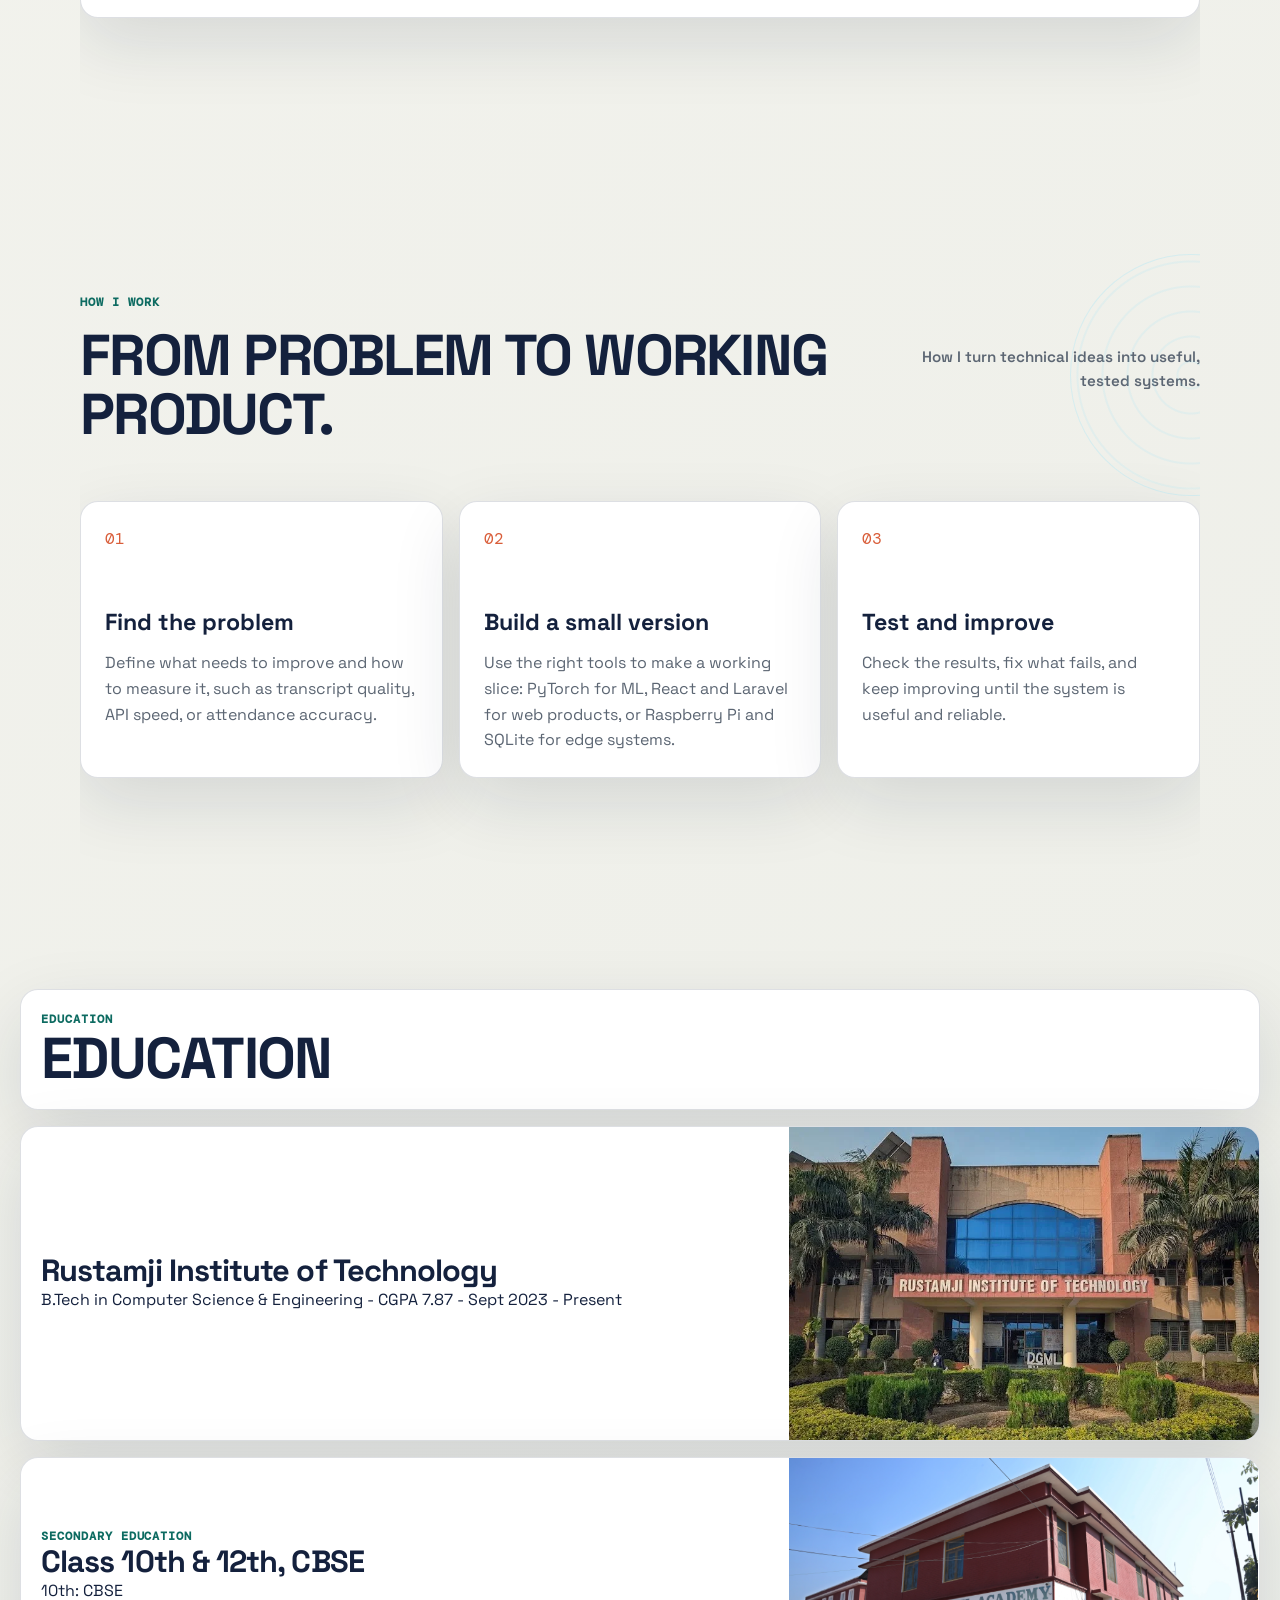
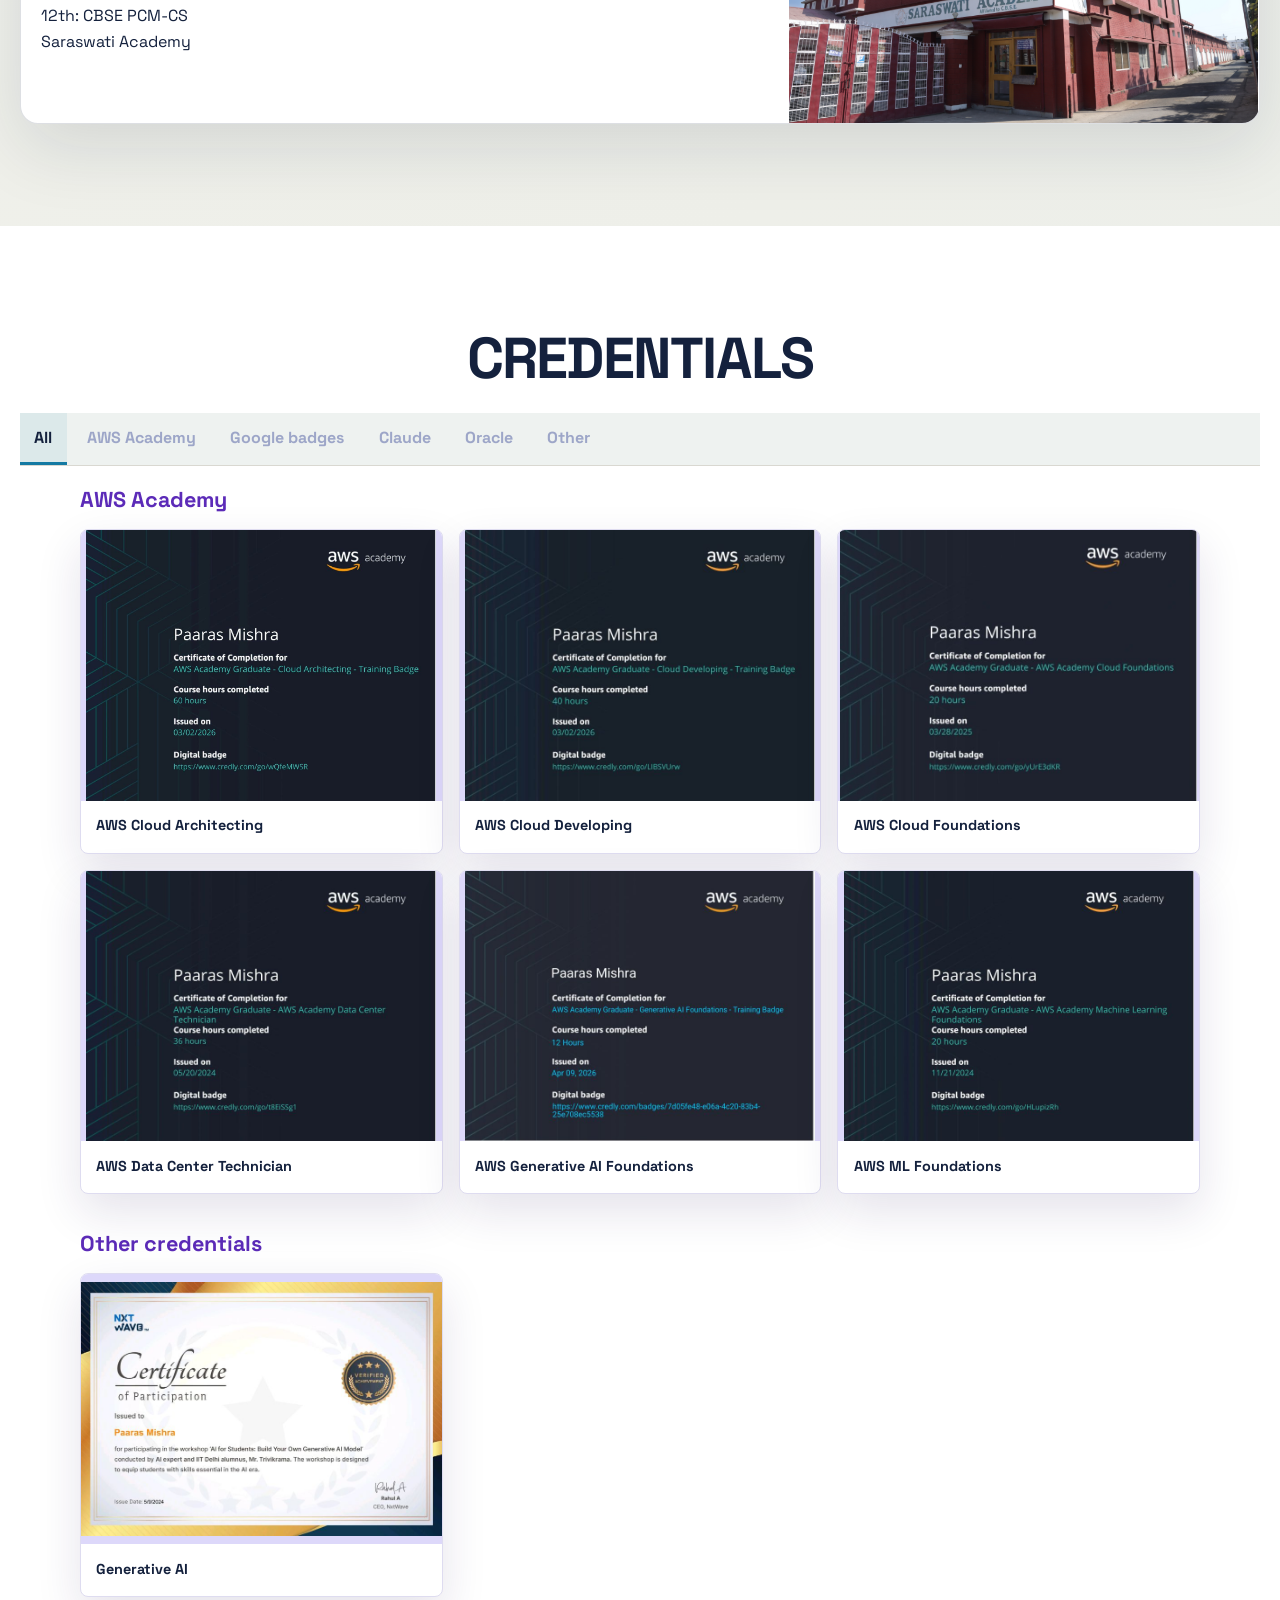
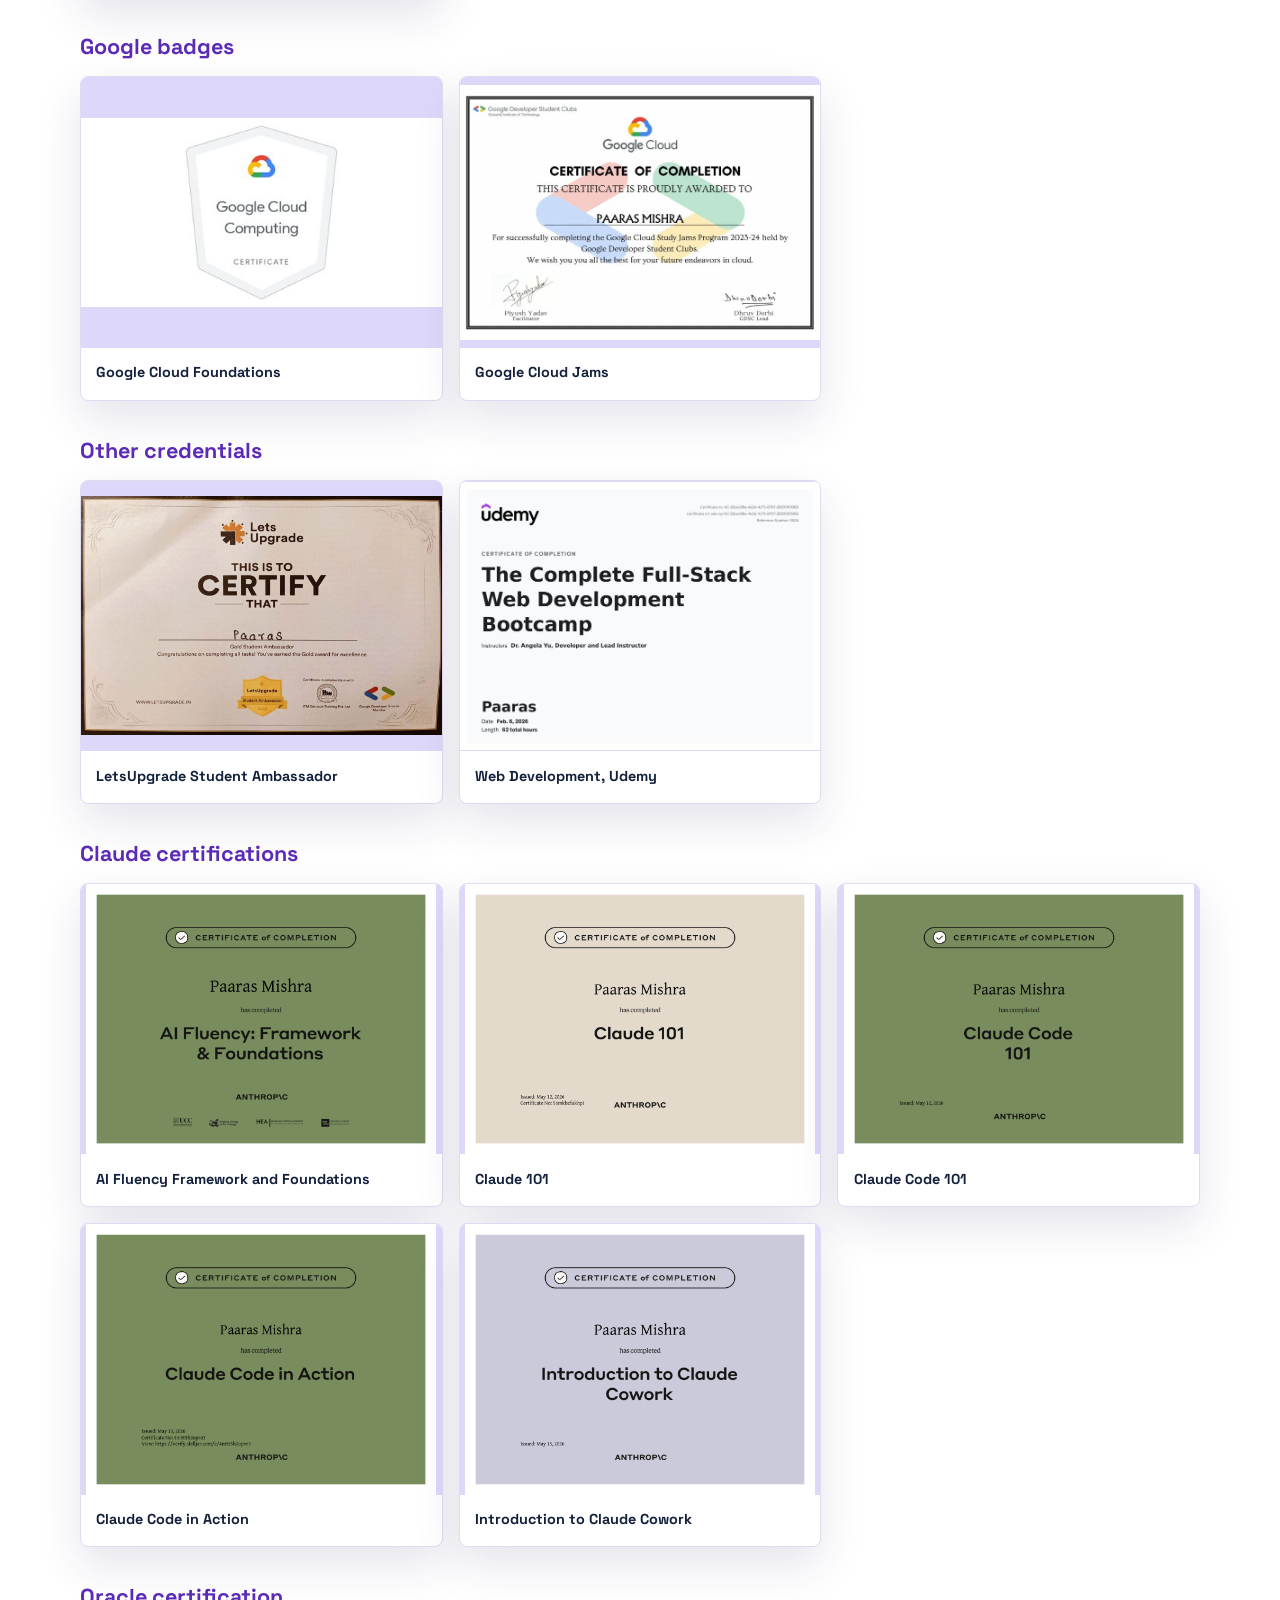
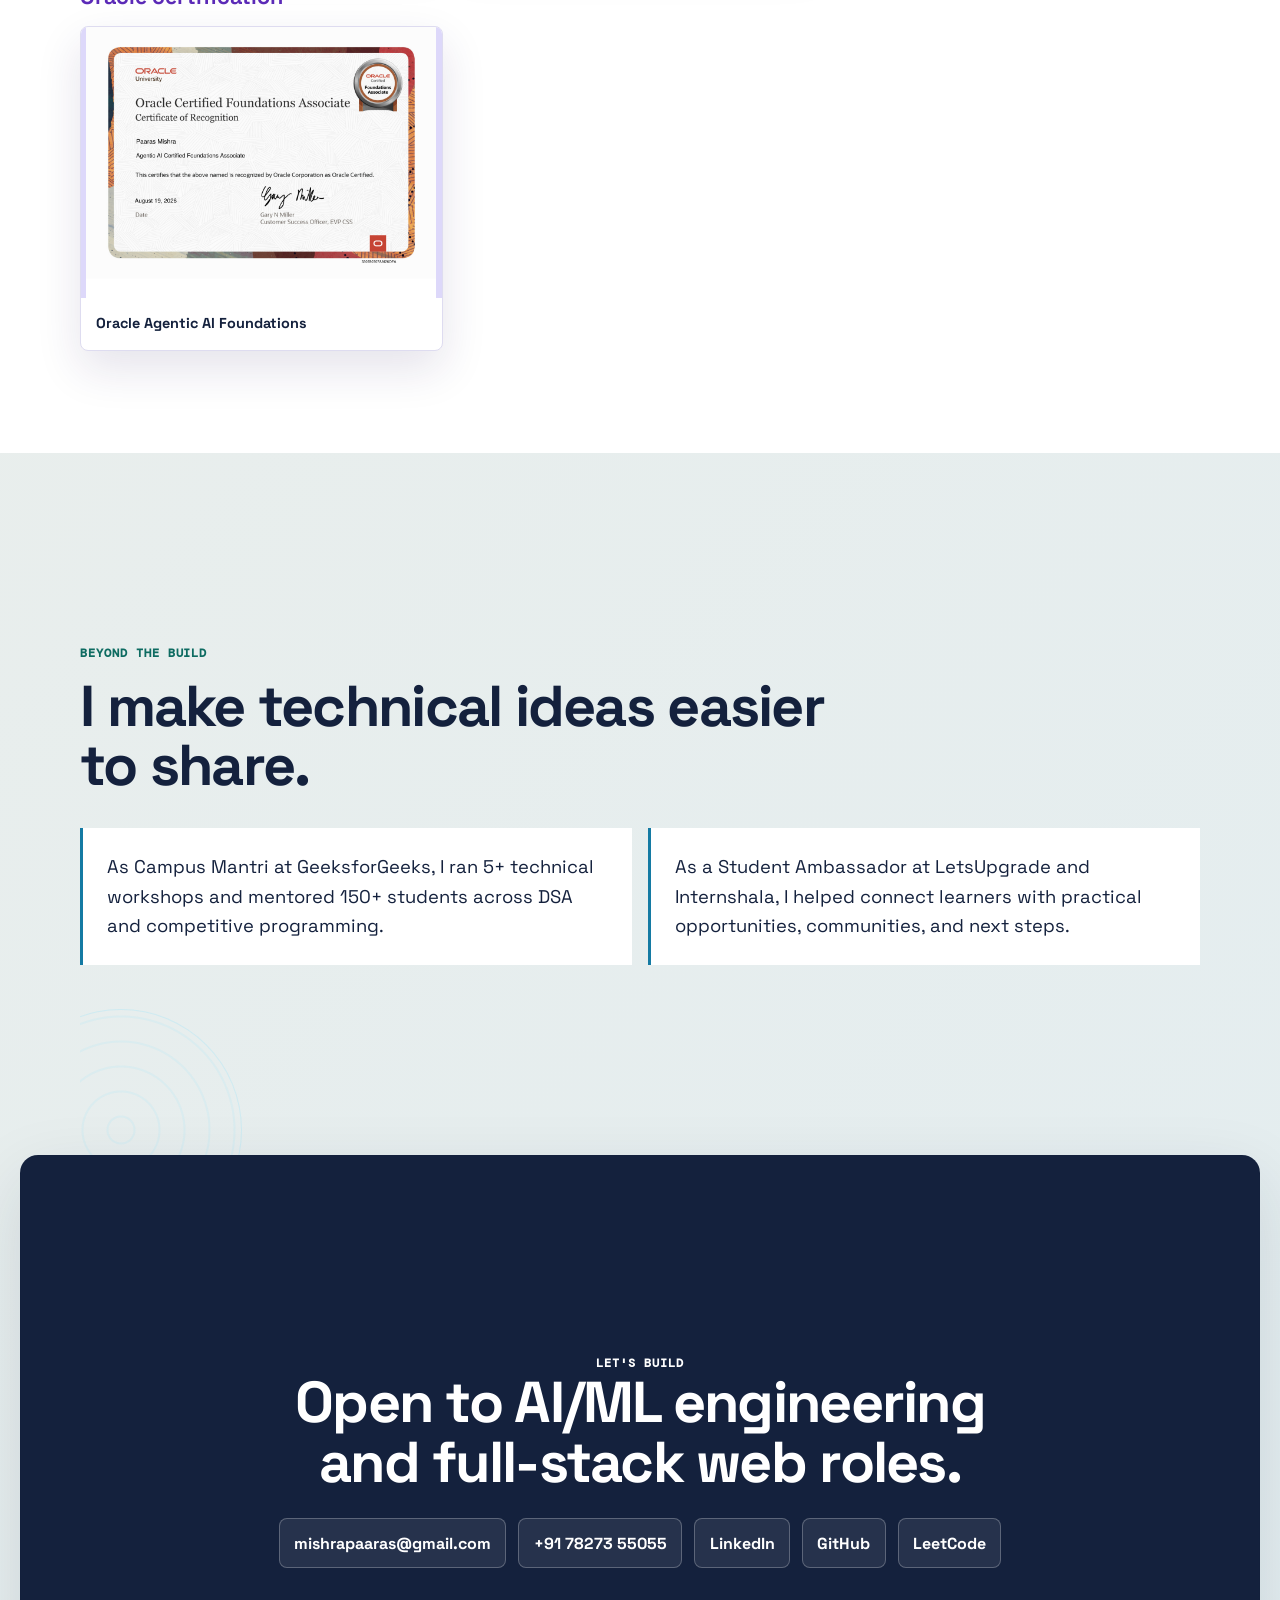
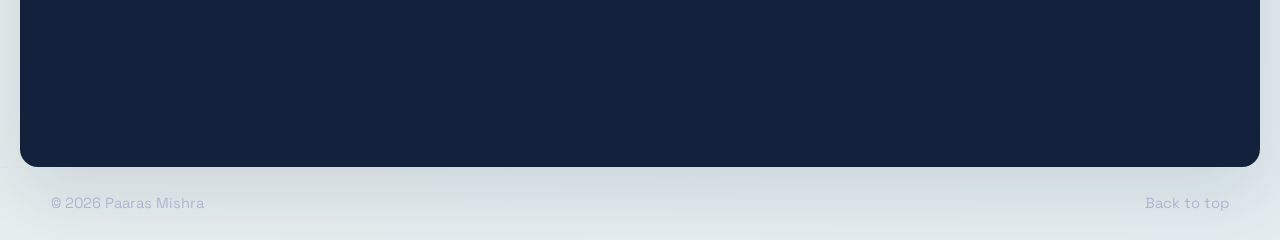
==== commit c51ab9e9: "Refine current focus image and type" ====
--- a/index.html
+++ b/index.html
@@ -79,7 +79,7 @@
           <h2>Building practical AI systems people can use.</h2>
         </div>
         <figure class="focus-art">
-          <img src="https://images.unsplash.com/photo-1559757175-0eb30cd8c063?auto=format&amp;fit=crop&amp;w=1200&amp;q=85&amp;v=2" alt="Abstract AI neural network visualization" />
+          <img src="https://images.unsplash.com/photo-1535378917042-10a22c95931a?auto=format&amp;fit=crop&amp;w=1200&amp;q=85&amp;v=3" alt="Software engineer working with code and AI systems" />
         </figure>
         <p class="focus-copy">
           I build AI and full-stack systems that solve measurable problems. My experience includes RLHF and SFT work,
--- a/styles.css
+++ b/styles.css
@@ -994,9 +994,13 @@
 .screen-projects, .screen-certificates { min-height: 88vh; }
 .screen-projects .section-heading, .screen-certificates .section-heading { max-width: 920px; margin-right: auto; margin-left: auto; }
 .screen-projects .project-grid, .screen-certificates .certificate-grid { width: min(1120px, 100%); margin: 0 auto; }
-.screen-focus { border-top: 0; }
-.screen-focus > div:first-child { max-width: 640px; }
-.screen-focus > p { max-width: 680px; align-self: flex-end; }
+.screen-focus { display: grid; grid-template-columns: minmax(0, 1fr) minmax(0, 1fr); gap: 1.5rem 2rem; width: min(1240px, calc(100% - 2rem)); padding: clamp(2rem, 5vw, 4.5rem); border: 1px solid rgba(20, 33, 61, 0.14); border-radius: 24px; background: rgba(255, 255, 255, 0.82); box-shadow: var(--shadow); }
+.screen-focus::before { z-index: 0; }
+.focus-heading { position: relative; z-index: 1; grid-column: 1 / -1; max-width: none !important; }
+.focus-heading h2 { white-space: nowrap; font-size: clamp(2.2rem, 4.4vw, 4.7rem); }
+.focus-art { position: relative; z-index: 1; min-height: 22rem; margin: 0; overflow: hidden; border-radius: 18px; background: #dce8e8; }
+.focus-art img { display: block; width: 100%; height: 100%; object-fit: cover; filter: saturate(0.8) contrast(1.04); }
+.focus-copy { position: relative; z-index: 1; align-self: center; max-width: none !important; margin: 0; color: var(--muted); font-size: 1.5rem; line-height: 1.6; }
 .screen-method { width: min(1120px, calc(100% - 2rem)); }
 .method-grid { display: grid; grid-template-columns: repeat(3, minmax(0, 1fr)); gap: 1rem; margin-top: 2rem; }
 .method-grid article { min-height: 15rem; padding: 1.5rem; border: 1px solid rgba(20, 33, 61, 0.14); border-radius: 18px; background: #fff; box-shadow: var(--shadow); }
@@ -1017,6 +1021,10 @@
   .method-grid article { min-height: auto; }
   .method-grid h3 { margin-top: 2rem; }
   .screen-focus > p { align-self: auto; }
+  .screen-focus { display: block; padding: 1.5rem; }
+  .focus-heading h2 { white-space: normal; }
+  .focus-art { min-height: 14rem; margin: 1.25rem 0; }
+  .focus-copy { font-size: 1.25rem; }
   .screen-projects, .screen-certificates { min-height: auto; }
 }
 
